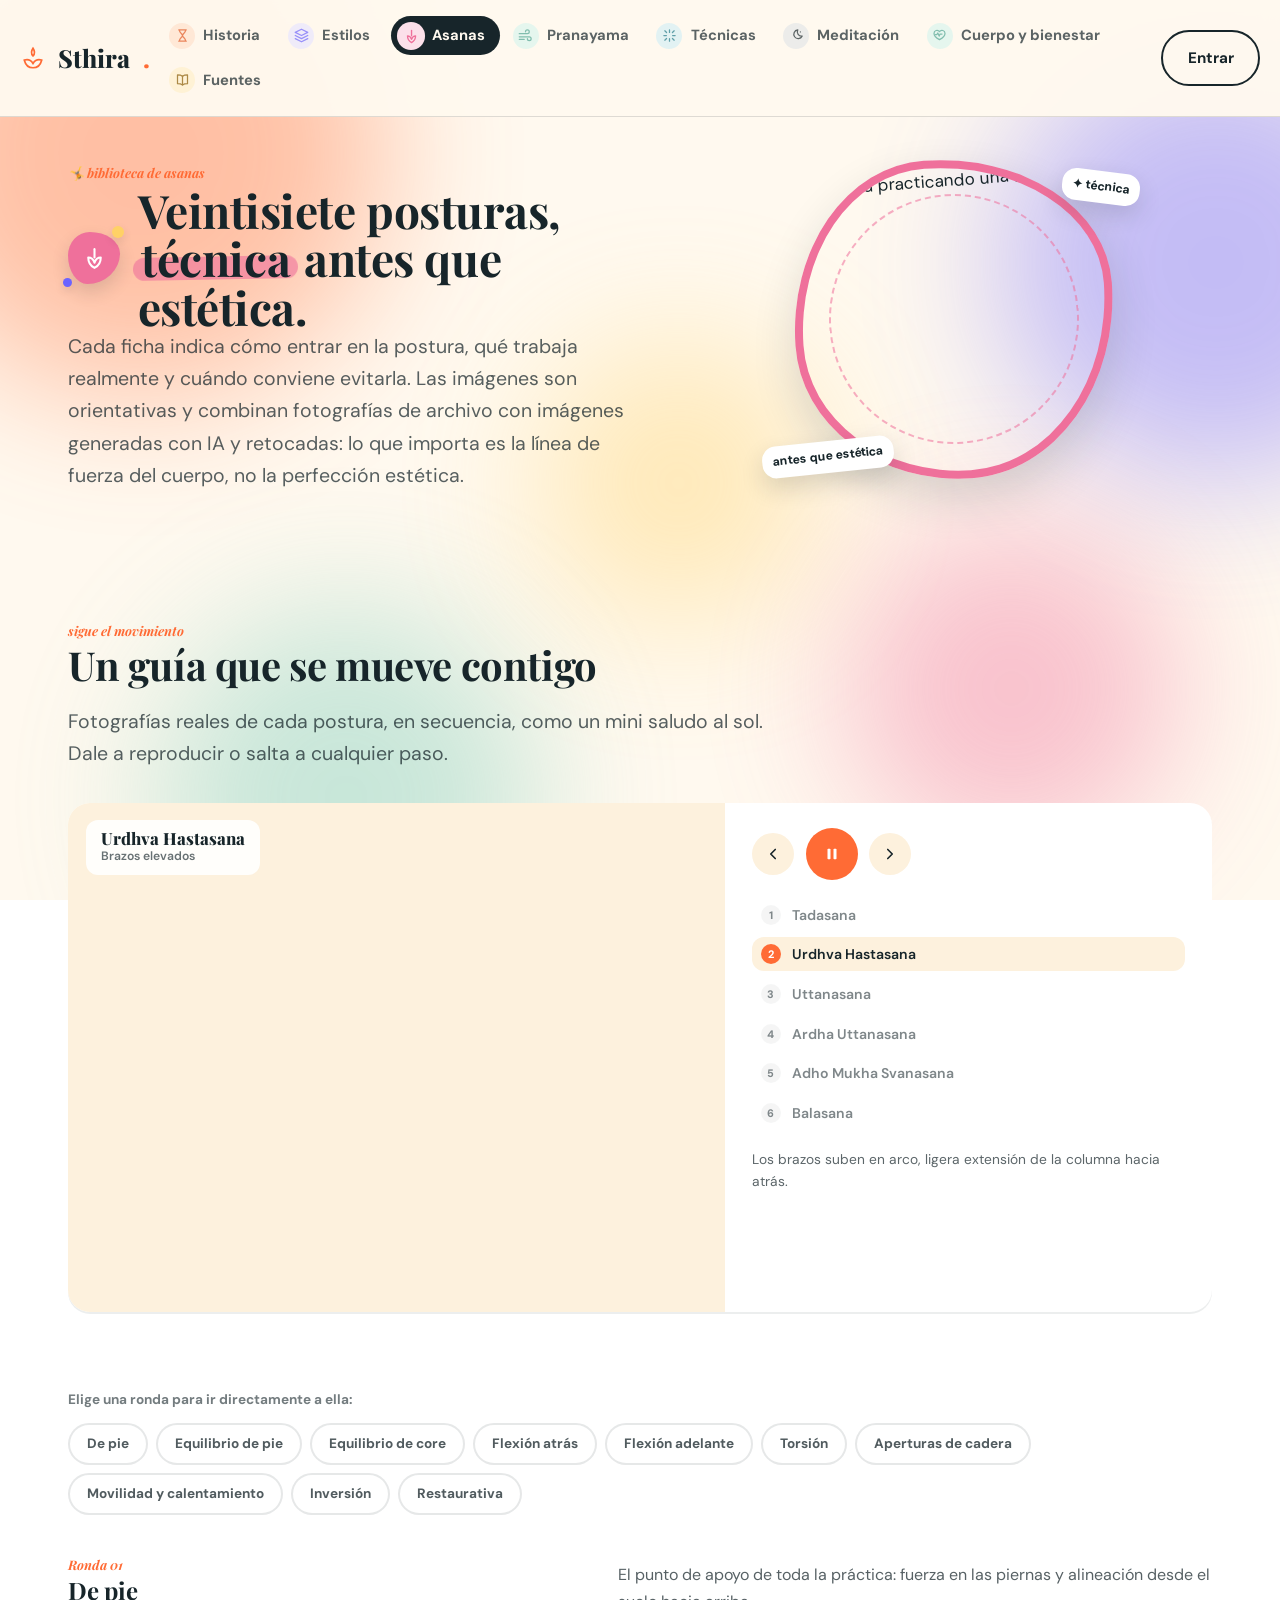
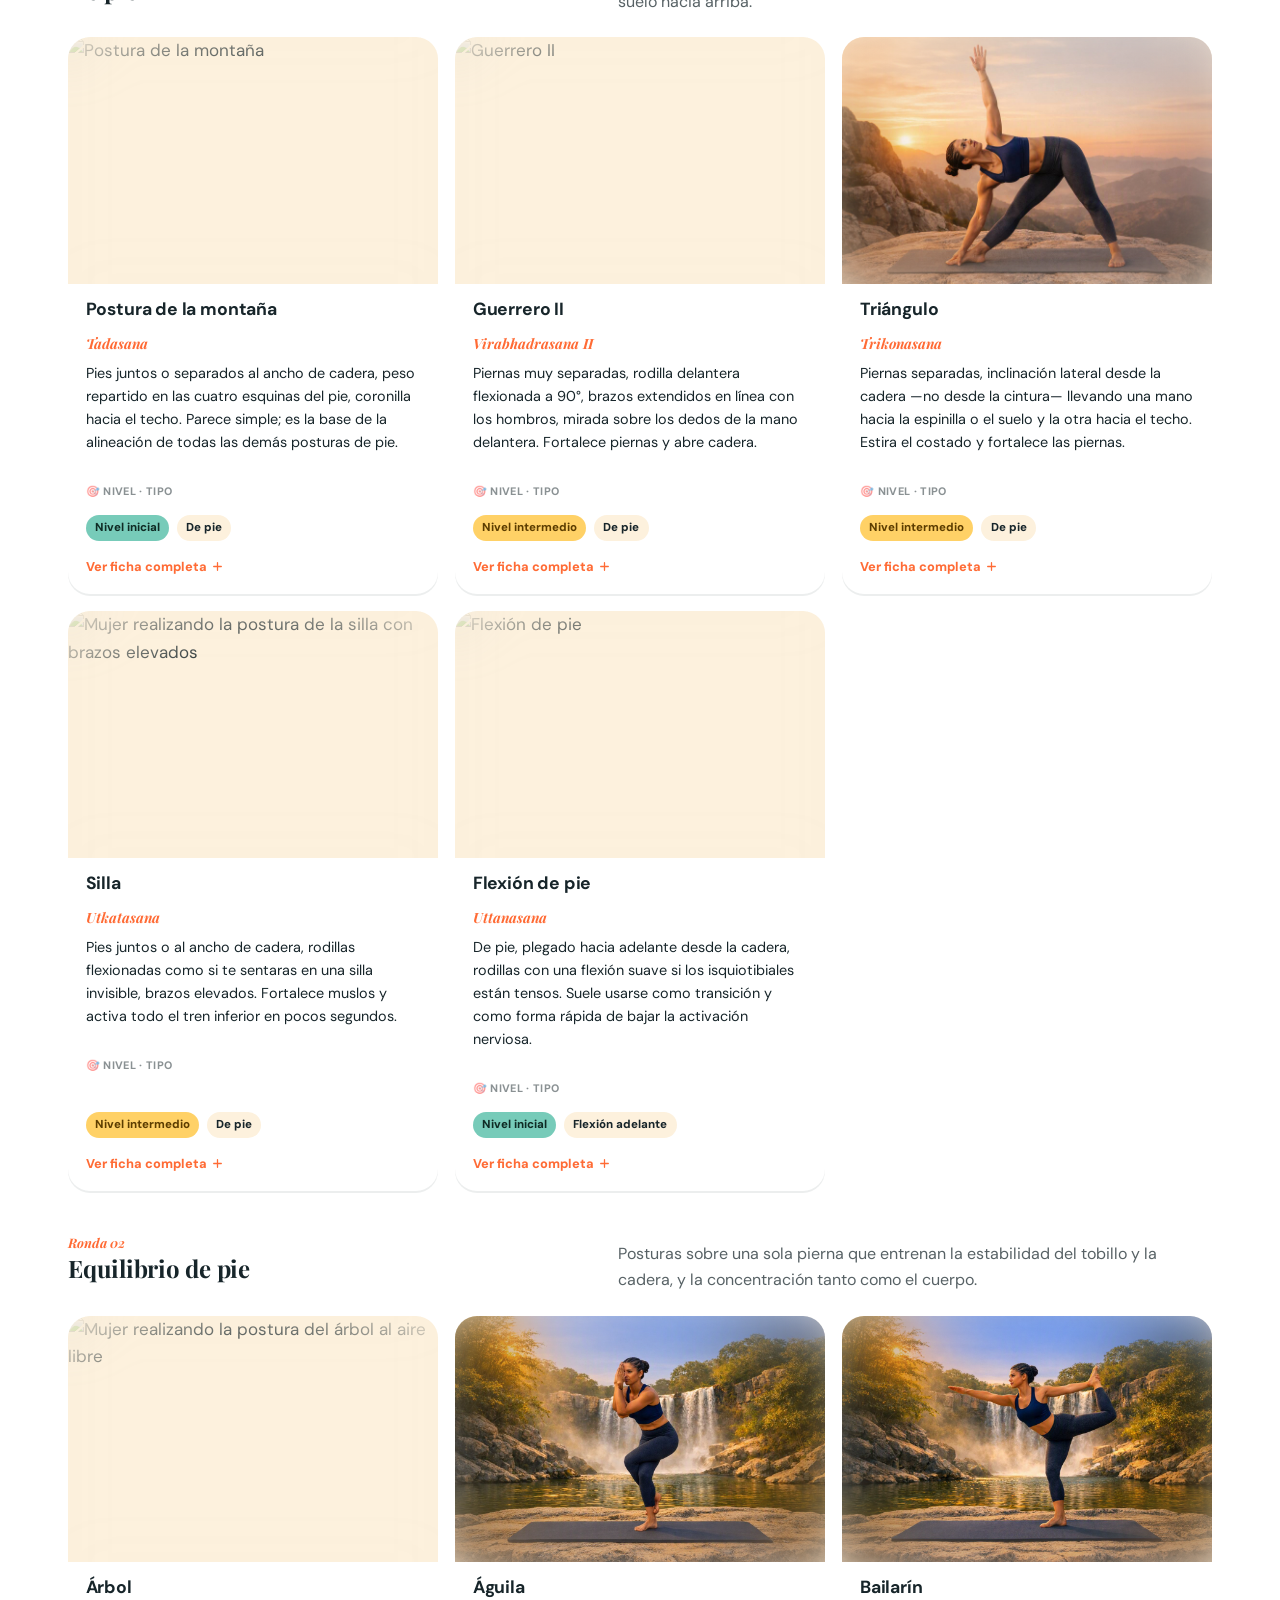
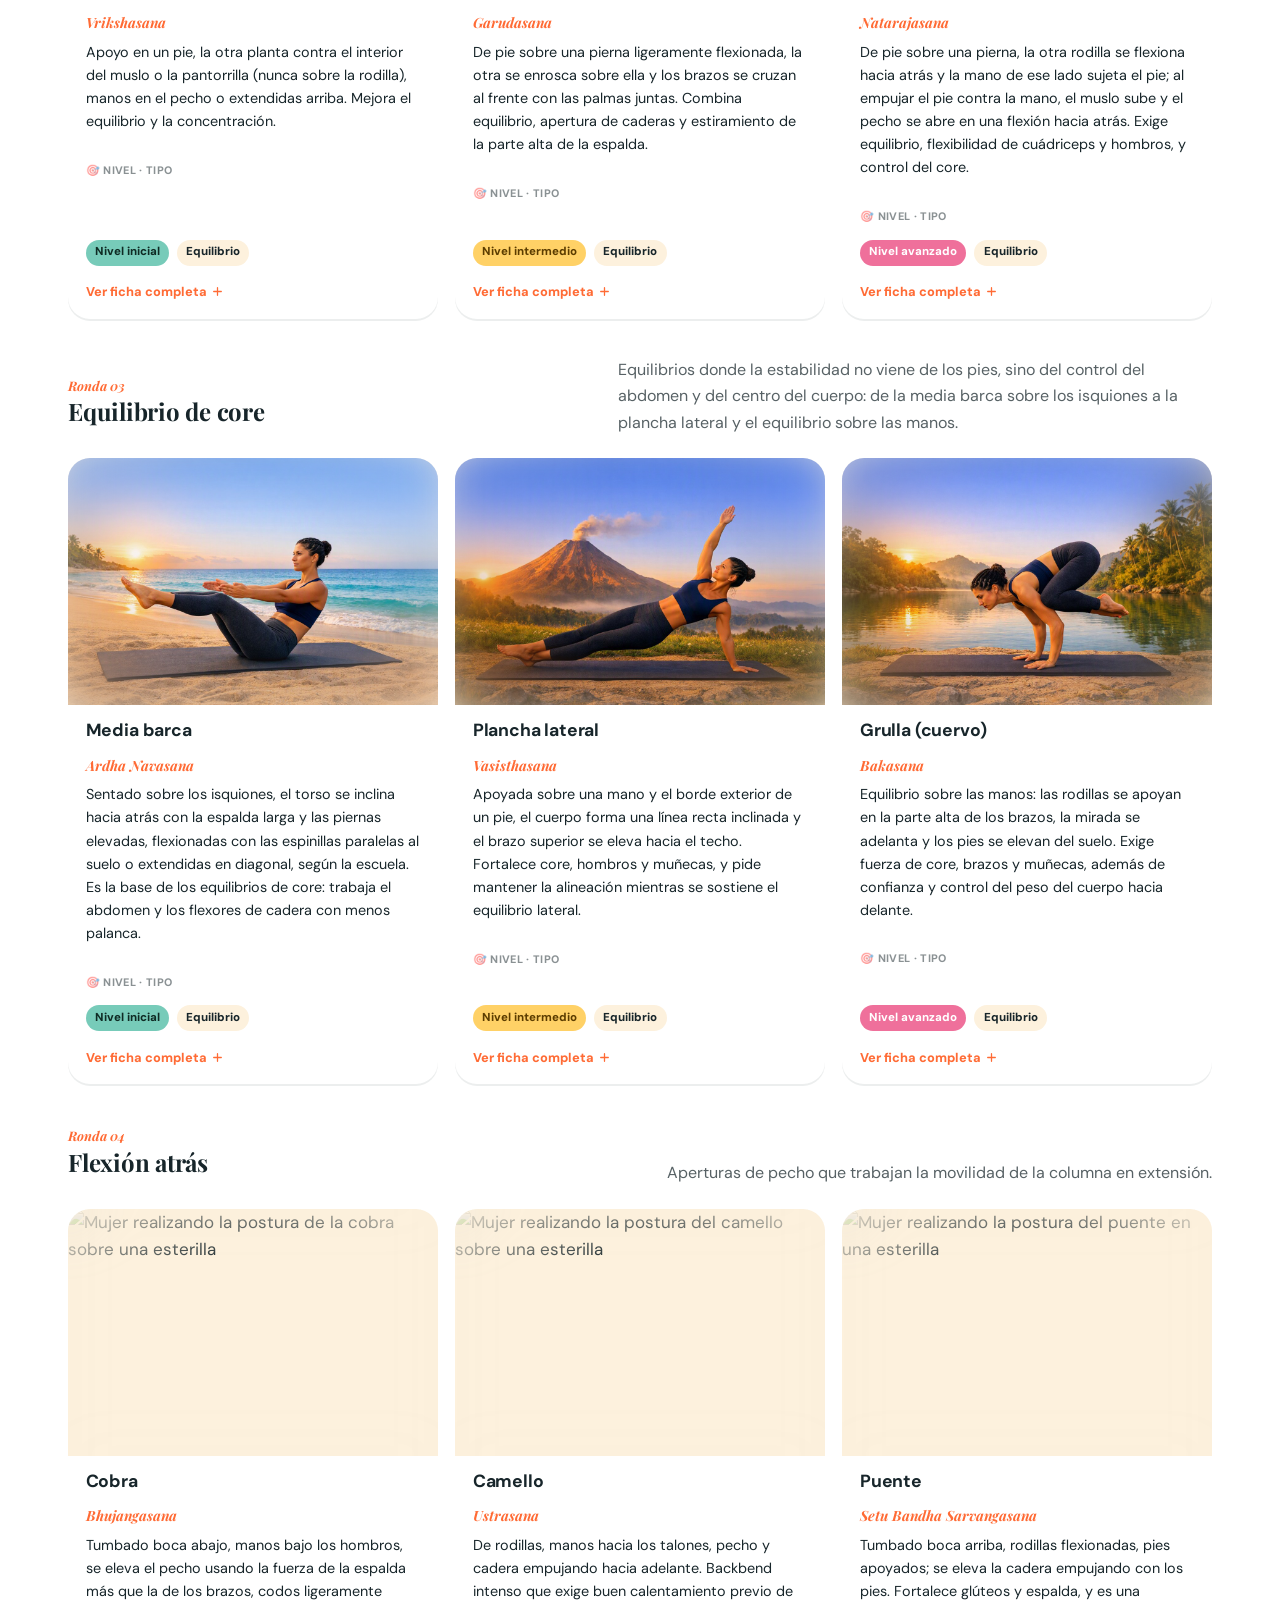
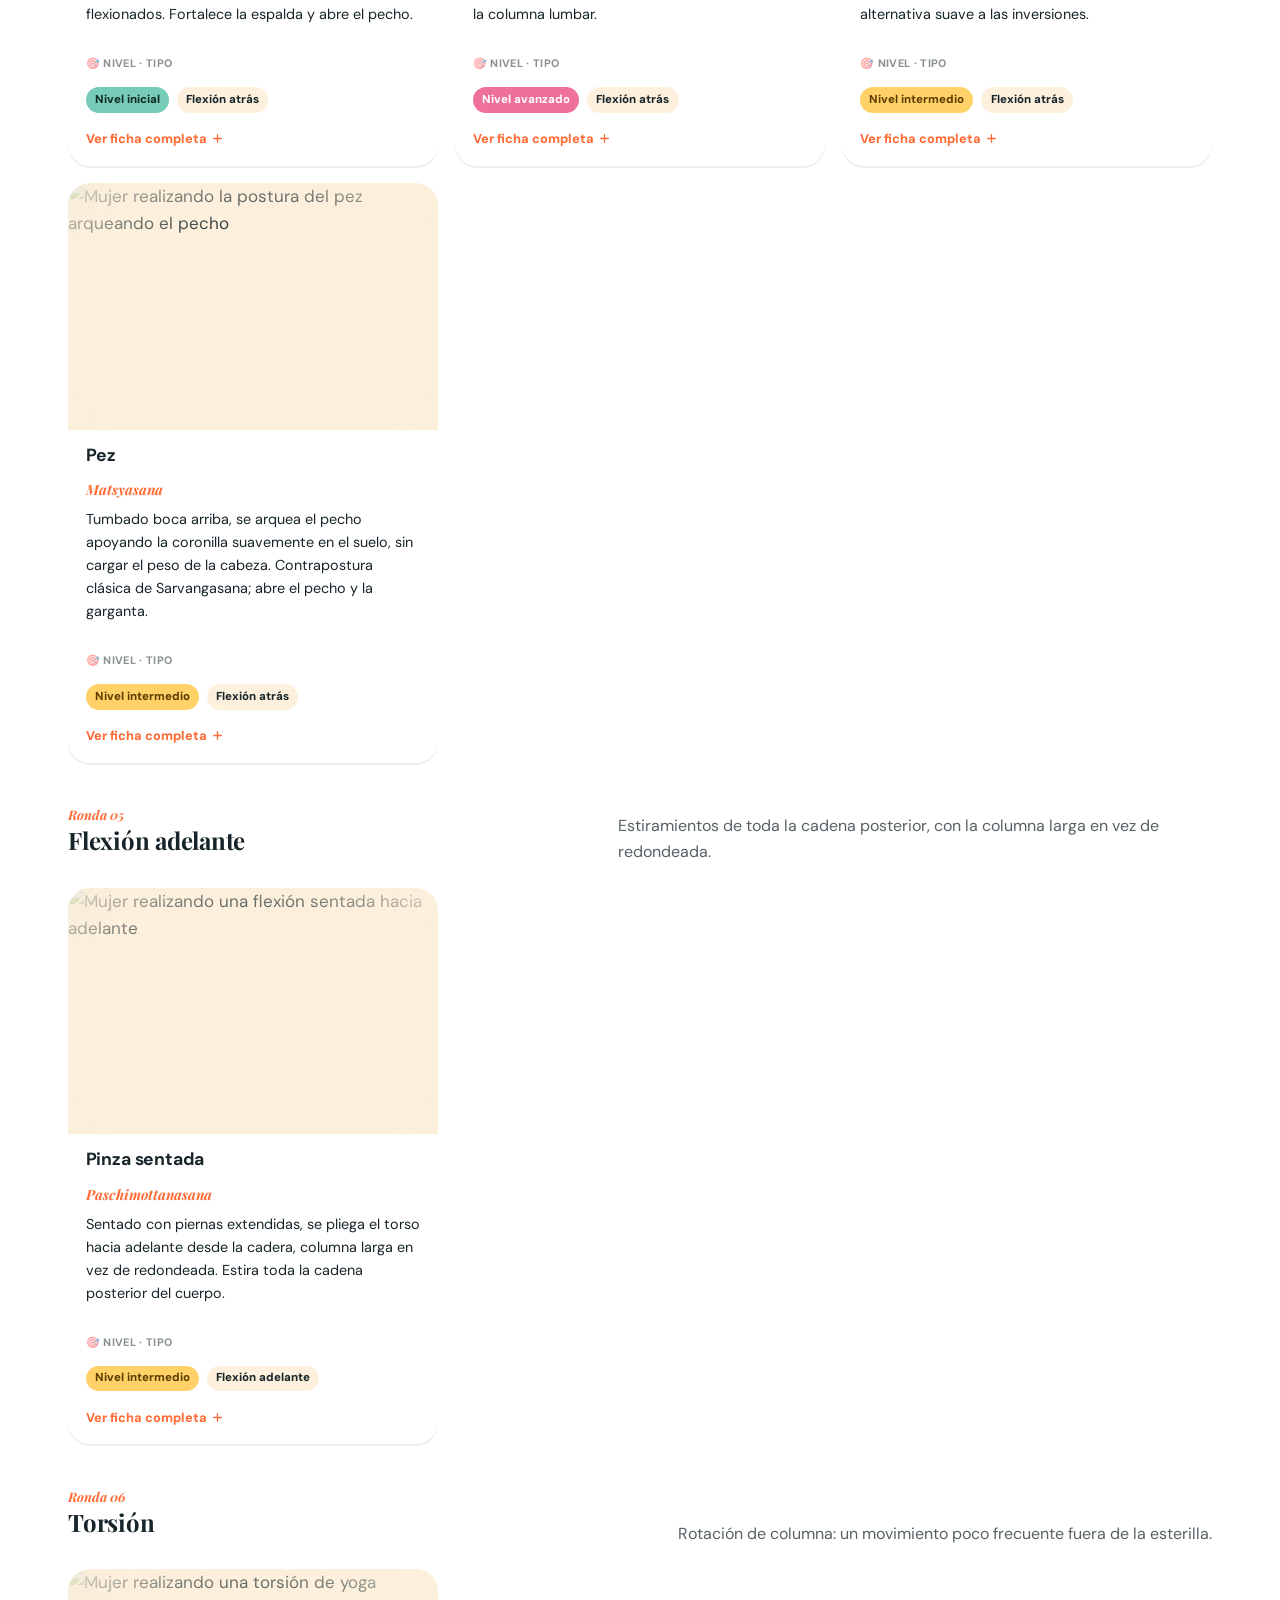
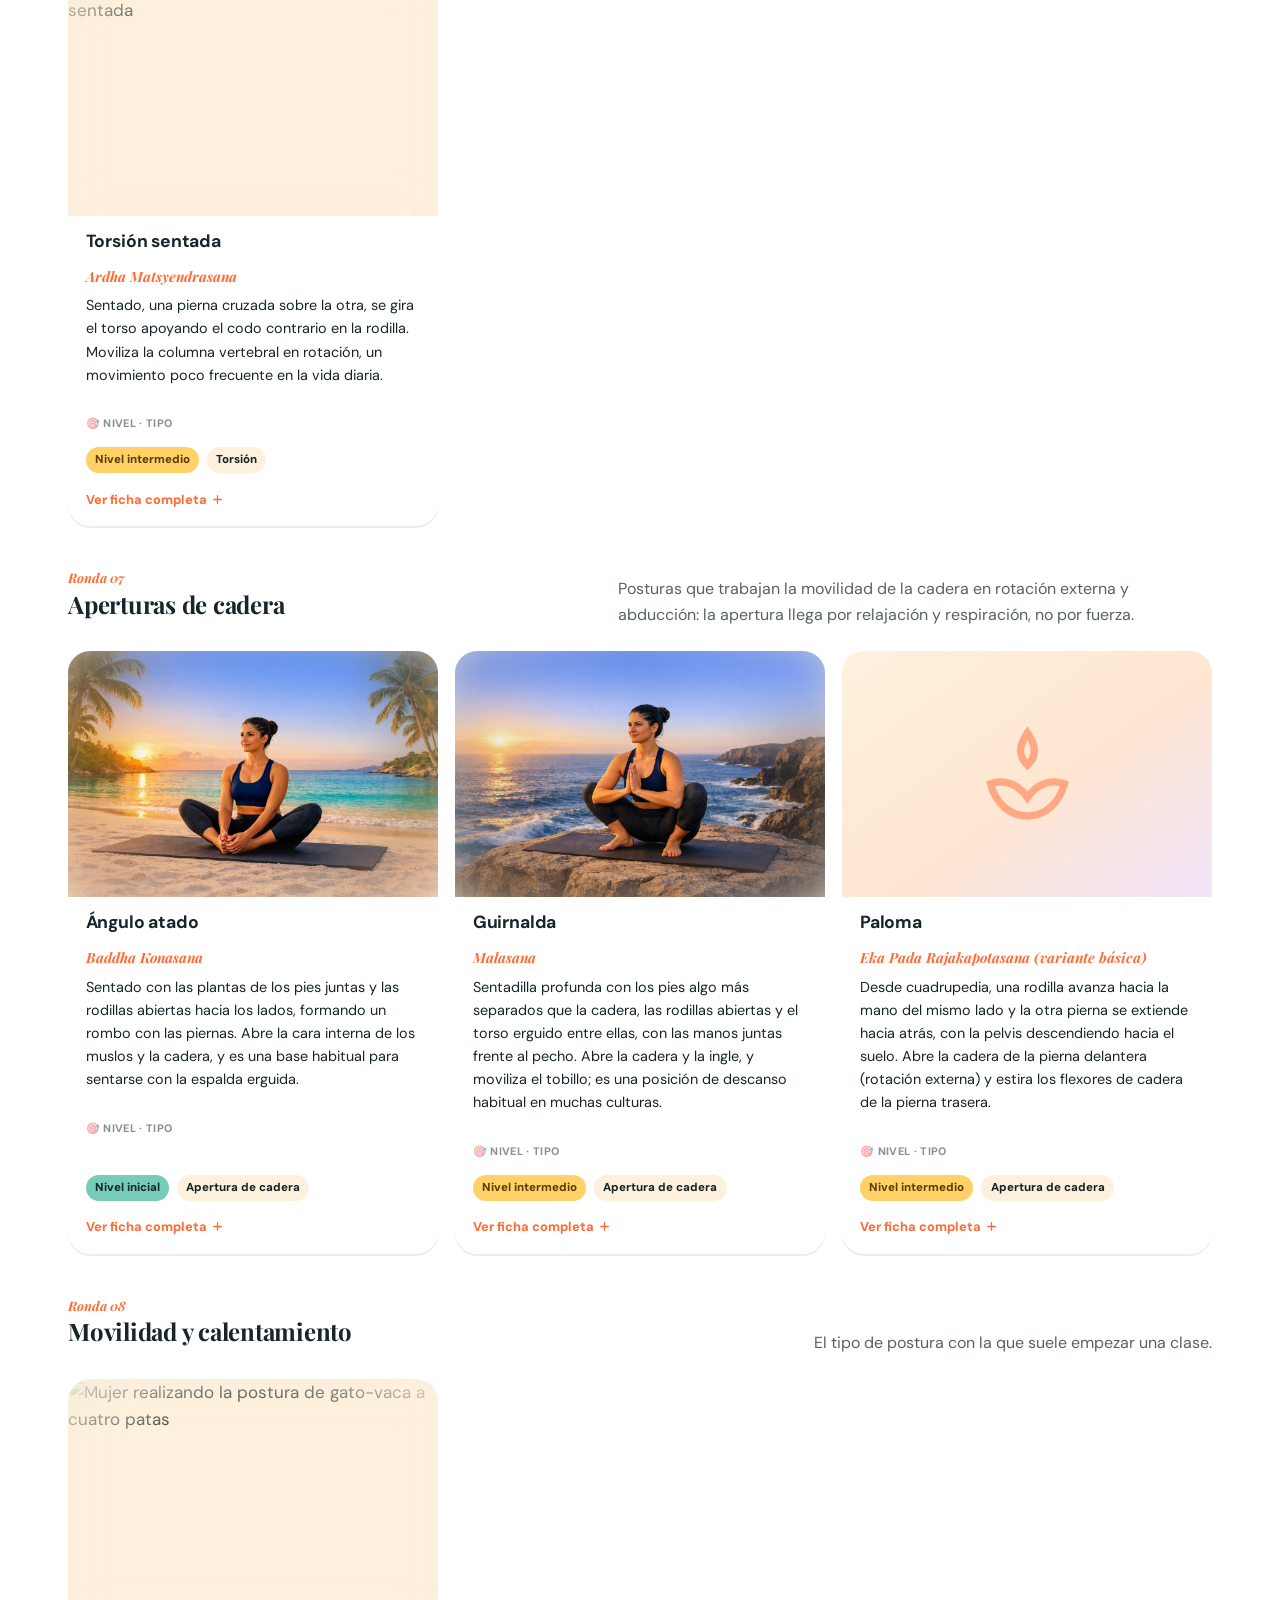
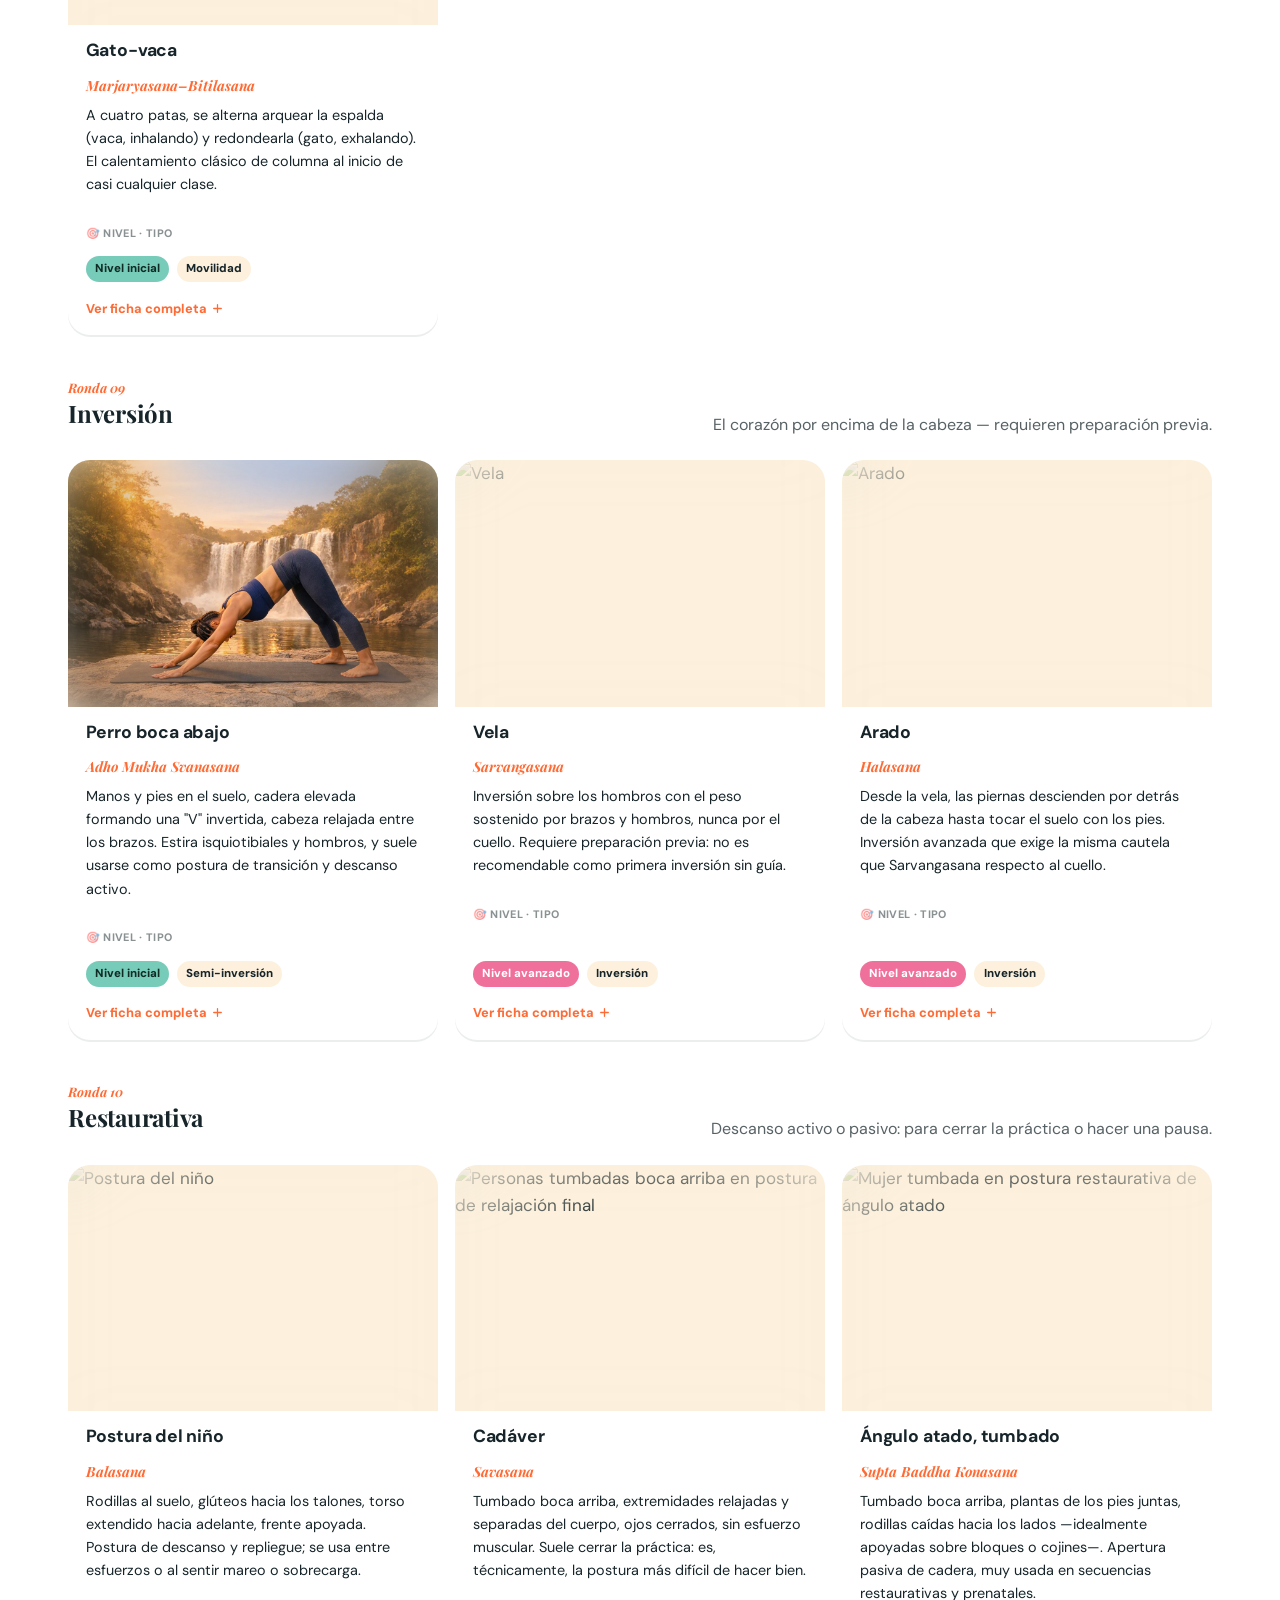
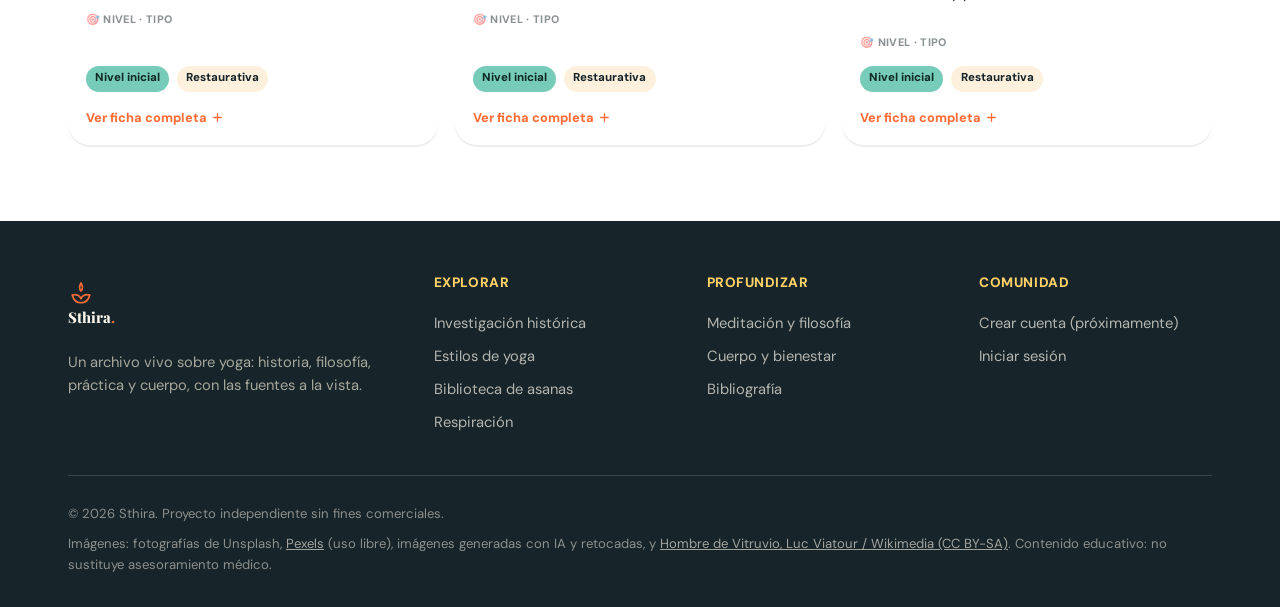
==== asanas.html @ 49890637 "Reorganiza la seccion de respiracion en cuatro familias de pranayama Calmantes, equilibrantes, refre" ====
﻿<!DOCTYPE html>
<html lang="es">
<head>
<meta charset="UTF-8">
<meta name="viewport" content="width=device-width, initial-scale=1.0">
<title>Biblioteca de asanas — Sthira</title>
<meta name="description" content="Catálogo filtrable de posturas de yoga: nombre sánscrito, familia, nivel, técnica y contraindicaciones.">
<meta name="robots" content="index, follow">
<link rel="canonical" href="https://www.insideout.es/asanas.html">
<meta property="og:type" content="website">
<meta property="og:site_name" content="Sthira">
<meta property="og:locale" content="es_ES">
<meta property="og:title" content="Biblioteca de asanas — Sthira">
<meta property="og:description" content="Catálogo filtrable de posturas de yoga: nombre sánscrito, familia, nivel, técnica y contraindicaciones.">
<meta property="og:url" content="https://www.insideout.es/asanas.html">
<meta property="og:image" content="https://images.unsplash.com/photo-1484452330304-377cdeb05340?auto=format&fit=crop&w=1200&h=630&q=80">
<meta name="twitter:card" content="summary_large_image">
<meta name="twitter:title" content="Biblioteca de asanas — Sthira">
<meta name="twitter:description" content="Catálogo filtrable de posturas de yoga: nombre sánscrito, familia, nivel, técnica y contraindicaciones.">
<meta name="twitter:image" content="https://images.unsplash.com/photo-1484452330304-377cdeb05340?auto=format&fit=crop&w=1200&h=630&q=80">
<link rel="stylesheet" href="css/styles.css?v=19">
</head>
<body>
<div class="mesh-bg" aria-hidden="true">
  <span class="m1"></span><span class="m2"></span><span class="m3"></span><span class="m4"></span><span class="m5"></span>
</div>

<header class="site-header">
  <nav class="container nav">
    <a href="index.html" class="logo">
      <svg class="mark" viewBox="0 0 24 24" fill="none" stroke="currentColor" stroke-width="1.6"><path d="M12 3c-2 3-2 5 0 7 2-2 2-4 0-7Z"/><path d="M4 14c3-1 6 0 8 3 2-3 5-4 8-3-1 4-4 7-8 7s-7-3-8-7Z"/></svg>
      Sthira<em>.</em>
    </a>
    <button class="nav-toggle" aria-label="Abrir menú" aria-expanded="false">
      <svg viewBox="0 0 24 24" fill="none" stroke="currentColor" stroke-width="1.8"><path d="M3 6h18M3 12h18M3 18h18"/></svg>
    </button>
    <ul class="nav-links">
      <li class="nav-home"><a href="index.html"><span class="nav-icon nic-orange"><svg viewBox="0 0 24 24" fill="none" stroke="currentColor" stroke-width="2" stroke-linecap="round" stroke-linejoin="round"><path d="M3 10.5 12 3l9 7.5"/><path d="M5 9.5V21h14V9.5"/><path d="M9 21v-6h6v6"/></svg></span>Inicio</a></li>
      <li><a href="historia.html"><span class="nav-icon nic-orange"><svg viewBox="0 0 24 24" fill="none" stroke="currentColor" stroke-width="2" stroke-linecap="round" stroke-linejoin="round"><path d="M6 3h12M6 21h12M7 3c0 5 5 6 5 9s-5 4-5 9M17 3c0 5-5 6-5 9s5 4 5 9"/></svg></span>Historia</a></li>
      <li><a href="estilos.html"><span class="nav-icon nic-purple"><svg viewBox="0 0 24 24" fill="none" stroke="currentColor" stroke-width="2" stroke-linecap="round" stroke-linejoin="round"><path d="M12 2 2 7l10 5 10-5-10-5Z"/><path d="M2 12l10 5 10-5"/><path d="M2 17l10 5 10-5"/></svg></span>Estilos</a></li>
      <li><a href="asanas.html" class="active"><span class="nav-icon nic-pink"><svg viewBox="0 0 24 24" fill="none" stroke="currentColor" stroke-width="2" stroke-linecap="round" stroke-linejoin="round"><path d="M12 21c-4-2-6-6-6-10 3 0 5 2 6 5 1-3 3-5 6-5 0 4-2 8-6 10Z"/><path d="M12 11V3"/></svg></span>Asanas</a></li>
      <li><a href="respiracion.html"><span class="nav-icon nic-mint"><svg viewBox="0 0 24 24" fill="none" stroke="currentColor" stroke-width="2" stroke-linecap="round" stroke-linejoin="round"><path d="M2 9h13a3 3 0 1 0-3-3"/><path d="M2 14h16a3 3 0 1 1-3 3"/><path d="M2 18h8"/></svg></span>Pranayama</a></li>
      <li><a href="tecnicas.html"><span class="nav-icon nic-teal"><svg viewBox="0 0 24 24" fill="none" stroke="currentColor" stroke-width="2" stroke-linecap="round" stroke-linejoin="round"><path d="M12 3v4M12 17v4M4.5 4.5l2.8 2.8M16.7 16.7l2.8 2.8M3 12h4M17 12h4M4.5 19.5l2.8-2.8M16.7 7.3l2.8-2.8"/></svg></span>Técnicas</a></li>
      <li><a href="meditacion.html"><span class="nav-icon nic-ink"><svg viewBox="0 0 24 24" fill="none" stroke="currentColor" stroke-width="2" stroke-linecap="round" stroke-linejoin="round"><path d="M14 3a7 7 0 1 0 7 10 7 7 0 0 1-7-10Z"/><circle cx="18.2" cy="6.3" r="1" fill="currentColor" stroke="none"/></svg></span>Meditación</a></li>
      <li><a href="bienestar.html"><span class="nav-icon nic-mint"><svg viewBox="0 0 24 24" fill="none" stroke="currentColor" stroke-width="2" stroke-linecap="round" stroke-linejoin="round"><path d="M20.8 8.6c0 5-8.8 10-8.8 10s-8.8-5-8.8-10a4.8 4.8 0 0 1 8.8-2.7 4.8 4.8 0 0 1 8.8 2.7Z"/><path d="M5.5 10.5h2.3l1.5-2.6L11.5 13l1.4-3.3h3.1"/></svg></span>Cuerpo y bienestar</a></li>
      <li><a href="bibliografia.html"><span class="nav-icon nic-yellow"><svg viewBox="0 0 24 24" fill="none" stroke="currentColor" stroke-width="2" stroke-linecap="round" stroke-linejoin="round"><path d="M12 5C10 3.5 7 3 4 3v14c3 0 6 .5 8 2 2-1.5 5-2 8-2V3c-3 0-6 .5-8 2Z"/><path d="M12 5v14"/></svg></span>Fuentes</a></li>
    </ul>
    <div class="nav-actions">
      <a href="cuenta.html" class="btn btn-ghost">Entrar</a>
    </div>
  </nav>
</header>

<main>
  <section class="page-hero">
    <div class="container hero-grid">
      <div>
      <span class="num">🤸 biblioteca de asanas</span>
      <div class="title-row">
        <div class="title-badge-wrap">
          <div class="title-badge badge-pink">
          <svg viewBox="0 0 24 24" fill="none" stroke="currentColor" stroke-width="2" stroke-linecap="round" stroke-linejoin="round"><path d="M12 21c-4-2-6-6-6-10 3 0 5 2 6 5 1-3 3-5 6-5 0 4-2 8-6 10Z"/><path d="M12 11V3"/></svg>
        </div>
          <span class="sticker-dot" style="width:12px;height:12px; background:var(--yellow); top:-6px; right:-4px;"></span>
          <span class="sticker-dot" style="width:9px;height:9px; background:var(--purple); bottom:-3px; left:-5px; animation-delay:-1.4s;"></span>
        </div>
        <h1>Veintisiete posturas, <span class="marker" style="--mk:var(--pink)">técnica</span> antes que estética.</h1>
      </div>
      <p class="lede">Cada ficha indica cómo entrar en la postura, qué trabaja realmente y cuándo conviene evitarla. Las imágenes son orientativas y combinan fotografías de archivo con imágenes generadas con IA y retocadas: lo que importa es la línea de fuerza del cuerpo, no la perfección estética.</p>
      </div>
      <div class="blob-wrap">
        <div class="blob-card blob-pink">
        <img src="https://images.unsplash.com/photo-1518611012118-696072aa579a?auto=format&fit=crop&w=800&q=80" alt="Persona practicando una asana" loading="lazy">
        <div class="blob-ring"></div>
        </div>
        <div class="blob-sticker s1">✦ técnica</div>
        <div class="blob-sticker s2">antes que estética</div>
      </div>
    </div>
  </section>


  <!-- PRACTICADOR 3D -->
  <section style="padding-bottom:0;">
    <div class="container">
      <span class="num">sigue el movimiento</span>
      <h2>Un guía que se mueve contigo</h2>
      <p class="lede" style="margin-bottom:2rem;">Fotografías reales de cada postura, en secuencia, como un mini saludo al sol. Dale a reproducir o salta a cualquier paso.</p>

      <div class="pose3d-widget">
        <div class="pose3d-canvas-wrap">
          <img id="pose-photo-bg" class="pose3d-bg" alt="" aria-hidden="true" loading="lazy">
          <img id="pose-photo" alt="" loading="lazy">
          <div class="pose3d-caption">
            <span class="pose3d-name">Tadasana</span>
            <span class="pose3d-sanskrit-en">Postura de la montaña</span>
          </div>
          <div class="pose3d-fallback">No se ha podido cargar la foto, pero puedes seguir la secuencia con los pasos de la derecha.</div>
        </div>
        <div class="pose3d-controls">
          <div class="pose3d-transport">
            <button class="pose3d-btn pose3d-prev" aria-label="Postura anterior">
              <svg viewBox="0 0 24 24" fill="none" stroke="currentColor" stroke-width="2.2" stroke-linecap="round" stroke-linejoin="round"><path d="M15 6l-6 6 6 6"/></svg>
            </button>
            <button class="pose3d-btn pose3d-play" aria-label="Reproducir la secuencia"></button>
            <button class="pose3d-btn pose3d-next" aria-label="Postura siguiente">
              <svg viewBox="0 0 24 24" fill="none" stroke="currentColor" stroke-width="2.2" stroke-linecap="round" stroke-linejoin="round"><path d="M9 6l6 6-6 6"/></svg>
            </button>
          </div>
          <div class="pose3d-steps">
            <button class="pose3d-step active"><span class="dot">1</span>Tadasana</button>
            <button class="pose3d-step"><span class="dot">2</span>Urdhva Hastasana</button>
            <button class="pose3d-step"><span class="dot">3</span>Uttanasana</button>
            <button class="pose3d-step"><span class="dot">4</span>Ardha Uttanasana</button>
            <button class="pose3d-step"><span class="dot">5</span>Adho Mukha Svanasana</button>
            <button class="pose3d-step"><span class="dot">6</span>Balasana</button>
          </div>
          <p class="pose3d-desc">De pie, pies firmes, coronilla hacia el techo: el punto de partida y de llegada.</p>
        </div>
      </div>
    </div>
  </section>

  <section>
    <div class="container">
      <p style="font-size:.85rem; font-weight:700; color:var(--ink); opacity:.6; margin-bottom:.8rem;">Elige una ronda para ir directamente a ella:</p>
      <div class="filterbar">
        <a href="#cat-pie" class="filter-btn">De pie</a>
        <a href="#cat-equilibrio-pie" class="filter-btn">Equilibrio de pie</a>
        <a href="#cat-equilibrio-core" class="filter-btn">Equilibrio de core</a>
        <a href="#cat-atras" class="filter-btn">Flexión atrás</a>
        <a href="#cat-adelante" class="filter-btn">Flexión adelante</a>
        <a href="#cat-torsion" class="filter-btn">Torsión</a>
        <a href="#cat-aperturas-cadera" class="filter-btn">Aperturas de cadera</a>
        <a href="#cat-movilidad" class="filter-btn">Movilidad y calentamiento</a>
        <a href="#cat-inversion" class="filter-btn">Inversión</a>
        <a href="#cat-restaurativa" class="filter-btn">Restaurativa</a>
      </div>

      <div class="pose-category" id="cat-pie">
        <div class="section-head" style="margin-bottom:1.4rem;">
          <div>
            <span class="num">Ronda 01</span>
            <h3 class="mt-0">De pie</h3>
          </div>
          <p class="lede" style="margin:0; font-size:1rem;">El punto de apoyo de toda la práctica: fuerza en las piernas y alineación desde el suelo hacia arriba.</p>
        </div>
        <div class="grid grid-3">

<div class="pose-card" data-tags="pie">
          <div class="pose-figure pose-photo"><img class="pose-bg" src="https://images.unsplash.com/photo-1484452330304-377cdeb05340?auto=format&fit=crop&w=600&q=80" alt="" aria-hidden="true" loading="lazy"><img class="pose-fg" src="https://images.unsplash.com/photo-1484452330304-377cdeb05340?auto=format&fit=crop&w=600&q=80" alt="Postura de la montaña" loading="lazy"></div>
          <div class="pose-body">
            <h4>Postura de la montaña</h4>
            <span class="pose-sanskrit">Tadasana</span>
            <p>Pies juntos o separados al ancho de cadera, peso repartido en las cuatro esquinas del pie, coronilla hacia el techo. Parece simple; es la base de la alineación de todas las demás posturas de pie.</p>
            <span class="meta-label">🎯 Nivel · Tipo</span>
            <div class="pose-meta">
              <span class="chip level-1">Nivel inicial</span>
              <span class="chip">De pie</span>
            </div>
          <button class="pose-more" aria-expanded="false"><span class="pose-more-label">Ver ficha completa</span><svg viewBox="0 0 24 24" fill="none" stroke="currentColor" stroke-width="2.4" stroke-linecap="round"><path d="M12 5v14M5 12h14"/></svg></button>
          <dl class="pose-detail">
            <dt>🔤 Pronunciación</dt>
            <dd>tah-DAH-sah-nah</dd>
            <dt>🌱 Beneficios / objetivos</dt>
            <dd>Mejora la postura, activa la conciencia corporal y sienta las bases de alineación del resto de posturas de pie.</dd>
            <dt>⚠️ Precauciones</dt>
            <dd>Ninguna especial; evita bloquear las rodillas hacia atrás.</dd>
            <dt>🧭 Cómo realizarla</dt>
            <dd>Pies juntos o separados al ancho de cadera, peso repartido en las cuatro esquinas del pie, coronilla hacia el techo, hombros relajados.</dd>
            <dt>💪 Músculos / zonas implicadas</dt>
            <dd>Cuádriceps, core, y músculos estabilizadores del pie y el tobillo.</dd>
            <dt>🫁 Respiración</dt>
            <dd>Natural y constante, sin retenciones.</dd>
            <dt>❌ Errores frecuentes</dt>
            <dd>Arquear la zona lumbar, tensar los hombros hacia las orejas, apoyar el peso solo en los talones.</dd>
            <dt>🔄 Variaciones</dt>
            <dd>Con los pies separados (base amplia); con los brazos elevados (Urdhva Hastasana).</dd>
            <dt>🩺 Contraindicaciones / cuándo consultar</dt>
            <dd>Ninguna relevante. Con mareo o tensión baja, practicar apoyado en una pared.</dd>
                      <dt>📚 Referencias</dt>
            <dd>Fuentes académicas e históricas generales en <a href="bibliografia.html">la sección Fuentes</a>.</dd>
          </dl>
          </div>
        </div>

<div class="pose-card" data-tags="pie">
          <div class="pose-figure pose-photo"><img class="pose-bg" src="https://images.unsplash.com/photo-1758274526447-ea3e051b3dee?auto=format&fit=crop&w=600&q=80" alt="" aria-hidden="true" loading="lazy"><img class="pose-fg" src="https://images.unsplash.com/photo-1758274526447-ea3e051b3dee?auto=format&fit=crop&w=600&q=80" alt="Guerrero II" loading="lazy"></div>
          <div class="pose-body">
            <h4>Guerrero II</h4>
            <span class="pose-sanskrit">Virabhadrasana II</span>
            <p>Piernas muy separadas, rodilla delantera flexionada a 90°, brazos extendidos en línea con los hombros, mirada sobre los dedos de la mano delantera. Fortalece piernas y abre cadera.</p>
            <span class="meta-label">🎯 Nivel · Tipo</span>
            <div class="pose-meta">
              <span class="chip level-2">Nivel intermedio</span>
              <span class="chip">De pie</span>
            </div>
          <button class="pose-more" aria-expanded="false"><span class="pose-more-label">Ver ficha completa</span><svg viewBox="0 0 24 24" fill="none" stroke="currentColor" stroke-width="2.4" stroke-linecap="round"><path d="M12 5v14M5 12h14"/></svg></button>
          <dl class="pose-detail">
            <dt>🔤 Pronunciación</dt>
            <dd>vee-rah-bah-DRAH-sah-nah</dd>
            <dt>🌱 Beneficios / objetivos</dt>
            <dd>Fortalece piernas y core, abre la cadera y mejora la resistencia muscular.</dd>
            <dt>⚠️ Precauciones</dt>
            <dd>La rodilla delantera no debe sobrepasar la línea del tobillo.</dd>
            <dt>🧭 Cómo realizarla</dt>
            <dd>Piernas muy separadas, pie delantero al frente y trasero casi paralelo al borde corto de la esterilla; flexiona la rodilla delantera a 90° y extiende los brazos a la altura del hombro.</dd>
            <dt>💪 Músculos / zonas implicadas</dt>
            <dd>Cuádriceps y glúteo de la pierna delantera, aductores, hombros y core.</dd>
            <dt>🫁 Respiración</dt>
            <dd>Constante; exhala al profundizar la flexión de la rodilla delantera.</dd>
            <dt>❌ Errores frecuentes</dt>
            <dd>Dejar caer el torso hacia adelante, que la rodilla delantera colapse hacia dentro, mirar hacia la rodilla en vez de hacia la mano.</dd>
            <dt>🔄 Variaciones</dt>
            <dd>Con la espalda apoyada en la pared; con el brazo trasero apoyado en un bloque sobre la pierna.</dd>
            <dt>🩺 Contraindicaciones / cuándo consultar</dt>
            <dd>Molestias importantes de rodilla o cadera; presión arterial no controlada si se mantiene mucho tiempo.</dd>
                      <dt>📚 Referencias</dt>
            <dd>Fuentes académicas e históricas generales en <a href="bibliografia.html">la sección Fuentes</a>.</dd>
          </dl>
          </div>
        </div>

<div class="pose-card" data-tags="pie torsion">
          <div class="pose-figure pose-photo"><img class="pose-bg" src="images/Trikonasana.jpg" alt="" aria-hidden="true" loading="lazy"><img class="pose-fg" src="images/Trikonasana.jpg" alt="Mujer en postura del triángulo sobre una roca al atardecer, con un brazo extendido hacia el techo" loading="lazy"></div>
          <div class="pose-body">
            <h4>Triángulo</h4>
            <span class="pose-sanskrit">Trikonasana</span>
            <p>Piernas separadas, inclinación lateral desde la cadera —no desde la cintura— llevando una mano hacia la espinilla o el suelo y la otra hacia el techo. Estira el costado y fortalece las piernas.</p>
            <span class="meta-label">🎯 Nivel · Tipo</span>
            <div class="pose-meta">
              <span class="chip level-2">Nivel intermedio</span>
              <span class="chip">De pie</span>
            </div>
          <button class="pose-more" aria-expanded="false"><span class="pose-more-label">Ver ficha completa</span><svg viewBox="0 0 24 24" fill="none" stroke="currentColor" stroke-width="2.4" stroke-linecap="round"><path d="M12 5v14M5 12h14"/></svg></button>
          <dl class="pose-detail">
            <dt>🔤 Pronunciación</dt>
            <dd>tree-koh-NAH-sah-nah</dd>
            <dt>🌱 Beneficios / objetivos</dt>
            <dd>Estira el costado y los isquiotibiales, fortalece las piernas y mejora la movilidad de cadera y columna.</dd>
            <dt>⚠️ Precauciones</dt>
            <dd>No bloquear la rodilla delantera; evitar rotar el cuello si hay molestias cervicales.</dd>
            <dt>🧭 Cómo realizarla</dt>
            <dd>Piernas separadas, pie delantero al frente; inclina el torso lateralmente desde la cadera (no desde la cintura) llevando una mano hacia la espinilla o el suelo y la otra hacia el techo.</dd>
            <dt>💪 Músculos / zonas implicadas</dt>
            <dd>Isquiotibiales, oblicuos y músculos intercostales del costado que se estira.</dd>
            <dt>🫁 Respiración</dt>
            <dd>Inhala al alargar la columna, exhala al inclinar el torso.</dd>
            <dt>❌ Errores frecuentes</dt>
            <dd>Doblar por la cintura en vez de inclinar desde la cadera, dejar caer el peso hacia adelante, forzar la mano hasta el suelo sin flexibilidad suficiente.</dd>
            <dt>🔄 Variaciones</dt>
            <dd>Con la mano apoyada en un bloque; con la mirada al frente en vez de hacia arriba si hay molestias cervicales.</dd>
            <dt>🩺 Contraindicaciones / cuándo consultar</dt>
            <dd>Presión arterial alta o baja no controlada, dolor lumbar agudo, mareos.</dd>
                      <dt>📚 Referencias</dt>
            <dd>Fuentes académicas e históricas generales en <a href="bibliografia.html">la sección Fuentes</a>.</dd>
          </dl>
          </div>
        </div>

<div class="pose-card" data-tags="pie">
          <div class="pose-figure pose-photo"><img class="pose-bg" src="https://images.pexels.com/photos/4083052/pexels-photo-4083052.jpeg?auto=compress&cs=tinysrgb&w=600" alt="" aria-hidden="true" loading="lazy"><img class="pose-fg" src="https://images.pexels.com/photos/4083052/pexels-photo-4083052.jpeg?auto=compress&cs=tinysrgb&w=600" alt="Mujer realizando la postura de la silla con brazos elevados" loading="lazy"></div>
          <div class="pose-body">
            <h4>Silla</h4>
            <span class="pose-sanskrit">Utkatasana</span>
            <p>Pies juntos o al ancho de cadera, rodillas flexionadas como si te sentaras en una silla invisible, brazos elevados. Fortalece muslos y activa todo el tren inferior en pocos segundos.</p>
            <span class="meta-label">🎯 Nivel · Tipo</span>
            <div class="pose-meta">
              <span class="chip level-2">Nivel intermedio</span>
              <span class="chip">De pie</span>
            </div>
          <button class="pose-more" aria-expanded="false"><span class="pose-more-label">Ver ficha completa</span><svg viewBox="0 0 24 24" fill="none" stroke="currentColor" stroke-width="2.4" stroke-linecap="round"><path d="M12 5v14M5 12h14"/></svg></button>
          <dl class="pose-detail">
            <dt>🔤 Pronunciación</dt>
            <dd>oot-kah-TAH-sah-nah</dd>
            <dt>🌱 Beneficios / objetivos</dt>
            <dd>Fortalece muslos, glúteos y core; activa todo el tren inferior con rapidez.</dd>
            <dt>⚠️ Precauciones</dt>
            <dd>Evita que las rodillas sobrepasen mucho la punta de los pies.</dd>
            <dt>🧭 Cómo realizarla</dt>
            <dd>Pies juntos o al ancho de cadera, flexiona las rodillas como si te sentaras en una silla invisible, peso hacia los talones, brazos elevados.</dd>
            <dt>💪 Músculos / zonas implicadas</dt>
            <dd>Cuádriceps, glúteos, deltoides y core.</dd>
            <dt>🫁 Respiración</dt>
            <dd>Inhala al elevar los brazos; respiración firme durante la retención.</dd>
            <dt>❌ Errores frecuentes</dt>
            <dd>Inclinar demasiado el torso hacia adelante, cargar el peso en las puntas de los pies, arquear la zona lumbar.</dd>
            <dt>🔄 Variaciones</dt>
            <dd>Con los talones apoyados en la pared para guiar el peso hacia atrás; con las manos en el corazón en vez de elevadas.</dd>
            <dt>🩺 Contraindicaciones / cuándo consultar</dt>
            <dd>Lesión de rodilla activa, dolor lumbar agudo.</dd>
                      <dt>📚 Referencias</dt>
            <dd>Fuentes académicas e históricas generales en <a href="bibliografia.html">la sección Fuentes</a>.</dd>
          </dl>
          </div>
        </div>

<div class="pose-card" data-tags="pie adelante">
          <div class="pose-figure pose-photo"><img class="pose-bg" src="https://images.unsplash.com/photo-1607914660217-754fdd90041d?auto=format&fit=crop&w=600&q=80" alt="" aria-hidden="true" loading="lazy"><img class="pose-fg" src="https://images.unsplash.com/photo-1607914660217-754fdd90041d?auto=format&fit=crop&w=600&q=80" alt="Flexión de pie" loading="lazy"></div>
          <div class="pose-body">
            <h4>Flexión de pie</h4>
            <span class="pose-sanskrit">Uttanasana</span>
            <p>De pie, plegado hacia adelante desde la cadera, rodillas con una flexión suave si los isquiotibiales están tensos. Suele usarse como transición y como forma rápida de bajar la activación nerviosa.</p>
            <span class="meta-label">🎯 Nivel · Tipo</span>
            <div class="pose-meta">
              <span class="chip level-1">Nivel inicial</span>
              <span class="chip">Flexión adelante</span>
            </div>
          <button class="pose-more" aria-expanded="false"><span class="pose-more-label">Ver ficha completa</span><svg viewBox="0 0 24 24" fill="none" stroke="currentColor" stroke-width="2.4" stroke-linecap="round"><path d="M12 5v14M5 12h14"/></svg></button>
          <dl class="pose-detail">
            <dt>🔤 Pronunciación</dt>
            <dd>oo-tan-AH-sah-nah</dd>
            <dt>🌱 Beneficios / objetivos</dt>
            <dd>Estira isquiotibiales, pantorrillas y espalda; calma el sistema nervioso.</dd>
            <dt>⚠️ Precauciones</dt>
            <dd>Rodillas con flexión suave si hay tensión en isquiotibiales o zona lumbar.</dd>
            <dt>🧭 Cómo realizarla</dt>
            <dd>De pie, pliega el torso hacia adelante desde la cadera dejando caer la cabeza y el cuello; las manos pueden quedar en el suelo, en las espinillas o sujetando los codos.</dd>
            <dt>💪 Músculos / zonas implicadas</dt>
            <dd>Isquiotibiales, pantorrillas y espalda baja, en estiramiento pasivo.</dd>
            <dt>🫁 Respiración</dt>
            <dd>Exhala al plegarte hacia adelante; respiración lenta durante la permanencia.</dd>
            <dt>❌ Errores frecuentes</dt>
            <dd>Redondear forzando la zona lumbar con las piernas totalmente rectas, tensar el cuello para mirar al frente.</dd>
            <dt>🔄 Variaciones</dt>
            <dd>Media elevación con espalda plana (Ardha Uttanasana); con las rodillas flexionadas; con bloques bajo las manos.</dd>
            <dt>🩺 Contraindicaciones / cuándo consultar</dt>
            <dd>Hernia discal lumbar, presión arterial alta no controlada, glaucoma.</dd>
                      <dt>📚 Referencias</dt>
            <dd>Fuentes académicas e históricas generales en <a href="bibliografia.html">la sección Fuentes</a>.</dd>
          </dl>
          </div>
        </div>

        </div>
      </div>

      <div class="pose-category" id="cat-equilibrio-pie">
        <div class="section-head" style="margin-bottom:1.4rem;">
          <div>
            <span class="num">Ronda 02</span>
            <h3 class="mt-0">Equilibrio de pie</h3>
          </div>
          <p class="lede" style="margin:0; font-size:1rem;">Posturas sobre una sola pierna que entrenan la estabilidad del tobillo y la cadera, y la concentración tanto como el cuerpo.</p>
        </div>
        <div class="grid grid-3">

<div class="pose-card" data-tags="pie equilibrio">
          <div class="pose-figure pose-photo"><img class="pose-bg" src="https://images.pexels.com/photos/32794965/pexels-photo-32794965.jpeg?auto=compress&cs=tinysrgb&w=600" alt="" aria-hidden="true" loading="lazy"><img class="pose-fg" src="https://images.pexels.com/photos/32794965/pexels-photo-32794965.jpeg?auto=compress&cs=tinysrgb&w=600" alt="Mujer realizando la postura del árbol al aire libre" loading="lazy"></div>
          <div class="pose-body">
            <h4>Árbol</h4>
            <span class="pose-sanskrit">Vrikshasana</span>
            <p>Apoyo en un pie, la otra planta contra el interior del muslo o la pantorrilla (nunca sobre la rodilla), manos en el pecho o extendidas arriba. Mejora el equilibrio y la concentración.</p>
            <span class="meta-label">🎯 Nivel · Tipo</span>
            <div class="pose-meta">
              <span class="chip level-1">Nivel inicial</span>
              <span class="chip">Equilibrio</span>
            </div>
          <button class="pose-more" aria-expanded="false"><span class="pose-more-label">Ver ficha completa</span><svg viewBox="0 0 24 24" fill="none" stroke="currentColor" stroke-width="2.4" stroke-linecap="round"><path d="M12 5v14M5 12h14"/></svg></button>
          <dl class="pose-detail">
            <dt>🔤 Pronunciación</dt>
            <dd>vrik-SHAH-sah-nah</dd>
            <dt>🌱 Beneficios / objetivos</dt>
            <dd>Mejora el equilibrio, fortalece el tobillo y el pie de apoyo, entrena la concentración.</dd>
            <dt>⚠️ Precauciones</dt>
            <dd>Nunca apoyar el pie directamente sobre la rodilla; apoyarlo en el tobillo, la pantorrilla o el muslo.</dd>
            <dt>🧭 Cómo realizarla</dt>
            <dd>Apoyo en un pie, la otra planta contra el interior de la pierna, manos en el pecho o extendidas hacia arriba, mirada fija en un punto.</dd>
            <dt>💪 Músculos / zonas implicadas</dt>
            <dd>Músculos estabilizadores del tobillo y la cadera del pie de apoyo, y core.</dd>
            <dt>🫁 Respiración</dt>
            <dd>Pausada; el ritmo respiratorio ayuda a sostener el equilibrio.</dd>
            <dt>❌ Errores frecuentes</dt>
            <dd>Apoyar el pie sobre la rodilla, dejar caer la cadera hacia el lado de apoyo, contener la respiración por la concentración.</dd>
            <dt>🔄 Variaciones</dt>
            <dd>Con la espalda apoyada en la pared; sujetándose a algo para más estabilidad; con los ojos cerrados para mayor dificultad.</dd>
            <dt>🩺 Contraindicaciones / cuándo consultar</dt>
            <dd>Problemas de equilibrio o vértigo relevantes, lesión de tobillo o rodilla en la pierna de apoyo.</dd>
                      <dt>📚 Referencias</dt>
            <dd>Fuentes académicas e históricas generales en <a href="bibliografia.html">la sección Fuentes</a>.</dd>
          </dl>
          </div>
        </div>

<div class="pose-card" data-tags="pie equilibrio">
          <div class="pose-figure pose-photo"><img class="pose-bg" src="images/Garudasana.jpg" alt="" aria-hidden="true" loading="lazy"><img class="pose-fg" src="images/Garudasana.jpg" alt="Mujer en postura del águila, de pie sobre una roca frente a una cascada, con los brazos cruzados ante el rostro" loading="lazy"></div>
          <div class="pose-body">
            <h4>Águila</h4>
            <span class="pose-sanskrit">Garudasana</span>
            <p>De pie sobre una pierna ligeramente flexionada, la otra se enrosca sobre ella y los brazos se cruzan al frente con las palmas juntas. Combina equilibrio, apertura de caderas y estiramiento de la parte alta de la espalda.</p>
            <span class="meta-label">🎯 Nivel · Tipo</span>
            <div class="pose-meta">
              <span class="chip level-2">Nivel intermedio</span>
              <span class="chip">Equilibrio</span>
            </div>
          <button class="pose-more" aria-expanded="false"><span class="pose-more-label">Ver ficha completa</span><svg viewBox="0 0 24 24" fill="none" stroke="currentColor" stroke-width="2.4" stroke-linecap="round"><path d="M12 5v14M5 12h14"/></svg></button>
          <dl class="pose-detail">
            <dt>🔤 Pronunciación</dt>
            <dd>gah-roo-DAH-sah-nah</dd>
            <dt>🌱 Beneficios / objetivos</dt>
            <dd>Mejora el equilibrio y la concentración, fortalece el tobillo y la pierna de apoyo, y estira los rotadores externos de la cadera, los glúteos y la zona entre los omóplatos y los hombros.</dd>
            <dt>⚠️ Precauciones</dt>
            <dd>No forzar el enroscado de la pierna ni girar sobre una rodilla cargada: si la rodilla protesta, reduce la flexión o deja los dedos del pie apoyados en el suelo. Mantener la rodilla de apoyo ligeramente flexionada, sin bloquearla.</dd>
            <dt>🧭 Cómo realizarla</dt>
            <dd>Flexiona un poco ambas rodillas y pasa el peso a una pierna. Cruza la otra por encima del muslo y, si puedes, engancha el pie por detrás de la pantorrilla; si no, deja los dedos en el suelo. Cruza los brazos al frente, un codo sobre el otro, enrosca los antebrazos hasta juntar las palmas y eleva los codos a la altura del hombro con los hombros relajados. Torso erguido, caderas como si te sentaras en una silla baja y mirada fija en un punto.</dd>
            <dt>💪 Músculos / zonas implicadas</dt>
            <dd>Estabilizadores del tobillo y la cadera de la pierna de apoyo (glúteo medio, cuádriceps, gemelos); estiramiento de glúteos y rotadores externos de la pierna cruzada; romboides, trapecio medio y deltoides posterior en el estiramiento de los brazos.</dd>
            <dt>🫁 Respiración</dt>
            <dd>Lenta y continua, por la nariz. Cruzar los brazos limita algo la expansión del pecho, así que conviene dirigir la atención a la respiración costal posterior.</dd>
            <dt>❌ Errores frecuentes</dt>
            <dd>Rotar la pelvis hacia el lado de la pierna cruzada, bloquear la rodilla de apoyo, encoger los hombros hacia las orejas, forzar el enganche del pie hasta perder el equilibrio, contener la respiración.</dd>
            <dt>🔄 Variaciones</dt>
            <dd>Con los dedos del pie cruzado apoyados en el suelo o en un bloque (ayuda mucho al equilibrio); con la espalda cerca de una pared; con los brazos en abrazo sobre el pecho si enroscar los antebrazos molesta a la muñeca o al hombro; sentado en una silla («águila sentada»).</dd>
            <dt>🩺 Contraindicaciones / cuándo consultar</dt>
            <dd>Lesiones de rodilla, tobillo o cadera; dolor o inestabilidad de hombro; vértigo o problemas de equilibrio importantes; molestias de muñeca o síndrome del túnel carpiano al enroscar los antebrazos (usar la variante en abrazo).</dd>
                      <dt>📚 Referencias</dt>
            <dd>Fuentes académicas e históricas generales en <a href="bibliografia.html">la sección Fuentes</a>.</dd>
          </dl>
          </div>
        </div>

<div class="pose-card" data-tags="pie equilibrio atras">
          <div class="pose-figure pose-photo"><img class="pose-bg" src="images/Natarajasana.jpg" alt="" aria-hidden="true" loading="lazy"><img class="pose-fg" src="images/Natarajasana.jpg" alt="Mujer en postura del bailarín sobre una roca frente a una cascada, sujetando el pie elevado con un brazo extendido al frente" loading="lazy"></div>
          <div class="pose-body">
            <h4>Bailarín</h4>
            <span class="pose-sanskrit">Natarajasana</span>
            <p>De pie sobre una pierna, la otra rodilla se flexiona hacia atrás y la mano de ese lado sujeta el pie; al empujar el pie contra la mano, el muslo sube y el pecho se abre en una flexión hacia atrás. Exige equilibrio, flexibilidad de cuádriceps y hombros, y control del core.</p>
            <span class="meta-label">🎯 Nivel · Tipo</span>
            <div class="pose-meta">
              <span class="chip level-3">Nivel avanzado</span>
              <span class="chip">Equilibrio</span>
            </div>
          <button class="pose-more" aria-expanded="false"><span class="pose-more-label">Ver ficha completa</span><svg viewBox="0 0 24 24" fill="none" stroke="currentColor" stroke-width="2.4" stroke-linecap="round"><path d="M12 5v14M5 12h14"/></svg></button>
          <dl class="pose-detail">
            <dt>🔤 Pronunciación</dt>
            <dd>nah-tah-rah-JAH-sah-nah</dd>
            <dt>🌱 Beneficios / objetivos</dt>
            <dd>Fortalece la pierna de apoyo, estira el cuádriceps, los flexores de cadera, el pecho y los hombros, mejora el equilibrio y la extensión de la columna torácica y entrena la concentración.</dd>
            <dt>⚠️ Precauciones</dt>
            <dd>Calentar antes (cuádriceps, flexores de cadera, hombros y espalda). Alargar el cóccix hacia el suelo y activar el abdomen para no comprimir la zona lumbar; mantener la rodilla de apoyo ligeramente flexionada, sin bloquearla; no tirar del pie con fuerza hacia la cabeza.</dd>
            <dt>🧭 Cómo realizarla</dt>
            <dd>Desde Tadasana, pasa el peso a una pierna y flexiona la otra rodilla hacia atrás. Sujeta el pie, por dentro o por fuera, con la mano del mismo lado, con la rodilla apuntando al suelo y las caderas niveladas. Empuja el pie hacia atrás y arriba contra la mano mientras el muslo se eleva detrás del cuerpo; extiende el otro brazo hacia delante o hacia arriba, alarga el pecho y mantén la mirada en un punto fijo. Para salir, suelta el pie con calma y vuelve a Tadasana.</dd>
            <dt>💪 Músculos / zonas implicadas</dt>
            <dd>Cuádriceps y flexores de cadera de la pierna elevada (estiramiento); glúteo mayor e isquiotibiales (elevan el muslo); estabilizadores del tobillo y la cadera de la pierna de apoyo; extensores de la columna; deltoides y pectorales en la apertura del pecho.</dd>
            <dt>🫁 Respiración</dt>
            <dd>Constante y amplia: inhala para alargar la columna y abrir el pecho, exhala para sostener la postura sin tensar el cuello. Evita contener el aire.</dd>
            <dt>❌ Errores frecuentes</dt>
            <dd>Hundir la zona lumbar en lugar de alargarla, abrir la rodilla elevada hacia fuera perdiendo la alineación de caderas, tirar del pie con el brazo sin empujar con la pierna, bloquear la rodilla de apoyo, inclinar el torso hacia delante en vez de abrir el pecho, tensar el cuello.</dd>
            <dt>🔄 Variaciones</dt>
            <dd>Con una cinta alrededor del pie para llegar a él; con la mano libre apoyada en una pared o una silla; versión baja, sujetando el pie sin elevar el muslo (equilibrio con estiramiento de cuádriceps); agarre por el interior o por el exterior del pie, según la movilidad del hombro.</dd>
            <dt>🩺 Contraindicaciones / cuándo consultar</dt>
            <dd>Lesiones de rodilla, tobillo, cadera, lumbar o hombro; vértigo o problemas de equilibrio importantes; hernia discal o dolor lumbar agudo; embarazo (por el equilibrio y la extensión, solo con precaución y orientación profesional).</dd>
                      <dt>📚 Referencias</dt>
            <dd>Fuentes académicas e históricas generales en <a href="bibliografia.html">la sección Fuentes</a>.</dd>
          </dl>
          </div>
        </div>

        </div>
      </div>

      <div class="pose-category" id="cat-equilibrio-core">
        <div class="section-head" style="margin-bottom:1.4rem;">
          <div>
            <span class="num">Ronda 03</span>
            <h3 class="mt-0">Equilibrio de core</h3>
          </div>
          <p class="lede" style="margin:0; font-size:1rem;">Equilibrios donde la estabilidad no viene de los pies, sino del control del abdomen y del centro del cuerpo: de la media barca sobre los isquiones a la plancha lateral y el equilibrio sobre las manos.</p>
        </div>
        <div class="grid grid-3">

<div class="pose-card" data-tags="sentada equilibrio">
          <div class="pose-figure pose-photo"><img class="pose-bg" src="images/ArdhaNavasana.jpg" alt="" aria-hidden="true" loading="lazy"><img class="pose-fg" src="images/ArdhaNavasana.jpg" alt="Mujer sentada en la postura de la media barca en una playa al atardecer, con las piernas elevadas y los brazos extendidos al frente" loading="lazy"></div>
          <div class="pose-body">
            <h4>Media barca</h4>
            <span class="pose-sanskrit">Ardha Navasana</span>
            <p>Sentado sobre los isquiones, el torso se inclina hacia atrás con la espalda larga y las piernas elevadas, flexionadas con las espinillas paralelas al suelo o extendidas en diagonal, según la escuela. Es la base de los equilibrios de core: trabaja el abdomen y los flexores de cadera con menos palanca.</p>
            <span class="meta-label">🎯 Nivel · Tipo</span>
            <div class="pose-meta">
              <span class="chip level-1">Nivel inicial</span>
              <span class="chip">Equilibrio</span>
            </div>
          <button class="pose-more" aria-expanded="false"><span class="pose-more-label">Ver ficha completa</span><svg viewBox="0 0 24 24" fill="none" stroke="currentColor" stroke-width="2.4" stroke-linecap="round"><path d="M12 5v14M5 12h14"/></svg></button>
          <dl class="pose-detail">
            <dt>🔤 Pronunciación</dt>
            <dd>AR-dah nah-VAH-sah-nah</dd>
            <dt>🌱 Beneficios / objetivos</dt>
            <dd>Introduce el trabajo de core de la barca: fortalece el abdomen, los flexores de cadera y los extensores de la espalda baja, y mejora el equilibrio sentado con poca palanca.</dd>
            <dt>⚠️ Precauciones</dt>
            <dd>Mantener la columna larga, sin redondear la zona lumbar: si se redondea, reduce la inclinación del torso o flexiona más las rodillas. No contener la respiración ni tensar el cuello.</dd>
            <dt>🧭 Cómo realizarla</dt>
            <dd>Siéntate con las rodillas flexionadas y los pies en el suelo. Con la espalda larga, inclínate ligeramente hacia atrás y eleva los pies hasta que las espinillas queden paralelas al suelo. Lleva los brazos hacia delante, paralelos al suelo, o sujeta la parte posterior de los muslos. El peso queda sobre los isquiones, sin hundirse en el coxis. Mantén unas respiraciones y baja con control. Nota: el nombre Ardha Navasana varía entre escuelas; en algunas tradiciones (como el método Iyengar) designa una versión más inclinada con las piernas rectas. Aquí se describe la versión con rodillas flexionadas, más accesible y frecuente en las clases actuales; si te sientes estable y la espalda se mantiene larga, puedes extender las piernas en diagonal, como en la imagen.</dd>
            <dt>💪 Músculos / zonas implicadas</dt>
            <dd>Recto abdominal y transverso, flexores de cadera (psoas, ilíaco, cuádriceps) y extensores de la espalda baja que mantienen la columna larga.</dd>
            <dt>🫁 Respiración</dt>
            <dd>Corta y controlada, sin retener el aire. Si la respiración se bloquea, suele ser señal de que la inclinación es excesiva para ese momento.</dd>
            <dt>❌ Errores frecuentes</dt>
            <dd>Redondear la espalda baja para sostener la postura, dejarse caer sobre el coxis, encoger los hombros o tensar el cuello, contener la respiración.</dd>
            <dt>🔄 Variaciones</dt>
            <dd>Con los pies en el suelo y solo la inclinación del torso (más suave); con las manos detrás de los muslos para alargar el torso; con un bloque entre las rodillas para activar los aductores; elevando un poco más los pies para acercarse a la barca (Navasana).</dd>
            <dt>🩺 Contraindicaciones / cuándo consultar</dt>
            <dd>Dolor lumbar agudo, hernia discal o abdominal, embarazo, cirugía abdominal reciente.</dd>
                      <dt>📚 Referencias</dt>
            <dd>Fuentes académicas e históricas generales en <a href="bibliografia.html">la sección Fuentes</a>.</dd>
          </dl>
          </div>
        </div>

<div class="pose-card" data-tags="equilibrio">
          <div class="pose-figure pose-photo"><img class="pose-bg" src="images/Vasisthasana.jpg" alt="" aria-hidden="true" loading="lazy"><img class="pose-fg" src="images/Vasisthasana.jpg" alt="Mujer en plancha lateral sobre una esterilla, con el brazo superior elevado y un volcán humeante al amanecer al fondo" loading="lazy"></div>
          <div class="pose-body">
            <h4>Plancha lateral</h4>
            <span class="pose-sanskrit">Vasisthasana</span>
            <p>Apoyada sobre una mano y el borde exterior de un pie, el cuerpo forma una línea recta inclinada y el brazo superior se eleva hacia el techo. Fortalece core, hombros y muñecas, y pide mantener la alineación mientras se sostiene el equilibrio lateral.</p>
            <span class="meta-label">🎯 Nivel · Tipo</span>
            <div class="pose-meta">
              <span class="chip level-2">Nivel intermedio</span>
              <span class="chip">Equilibrio</span>
            </div>
          <button class="pose-more" aria-expanded="false"><span class="pose-more-label">Ver ficha completa</span><svg viewBox="0 0 24 24" fill="none" stroke="currentColor" stroke-width="2.4" stroke-linecap="round"><path d="M12 5v14M5 12h14"/></svg></button>
          <dl class="pose-detail">
            <dt>🔤 Pronunciación</dt>
            <dd>vah-sis-TAH-sah-nah (de Vasishtha, uno de los sabios de la tradición védica)</dd>
            <dt>🌱 Beneficios / objetivos</dt>
            <dd>Fortalece los oblicuos y el resto del core, los hombros, los brazos y las muñecas; trabaja el equilibrio lateral y la capacidad de mantener el cuerpo alineado en una sola línea.</dd>
            <dt>⚠️ Precauciones</dt>
            <dd>Carga mucho peso sobre una muñeca y un hombro: calienta antes y evita la postura si hay dolor en ellos. Mantén la mano bajo el hombro y los dedos bien abiertos. No dejes caer la cadera ni contengas la respiración.</dd>
            <dt>🧭 Cómo realizarla</dt>
            <dd>Desde la plancha o el perro boca abajo, gira sobre el borde exterior del pie derecho y apila el izquierdo encima (o adelántalo para más estabilidad). La mano derecha queda bajo el hombro, con el brazo firme. Eleva la cadera para que el cuerpo forme una línea recta desde la cabeza hasta los pies y extiende el brazo izquierdo hacia el techo, mirando al frente o a la mano. Mantén unas respiraciones y regresa con control; repite del otro lado.</dd>
            <dt>💪 Músculos / zonas implicadas</dt>
            <dd>Oblicuos y transverso del abdomen, glúteo medio y aductores (alineación de la cadera), deltoides, serrato anterior y manguito rotador del brazo de apoyo, y flexores y extensores de la muñeca.</dd>
            <dt>🫁 Respiración</dt>
            <dd>Regular y continua, sin retener el aire. Si la respiración se corta, suele ser señal de que conviene apoyar una rodilla o bajar el antebrazo.</dd>
            <dt>❌ Errores frecuentes</dt>
            <dd>Hundir la cadera o el hombro de apoyo hacia el suelo, colocar la mano demasiado lejos del hombro, tensar el cuello, rotar el pecho hacia el suelo en lugar de abrirlo, contener la respiración.</dd>
            <dt>🔄 Variaciones</dt>
            <dd>Con la rodilla inferior apoyada; con el pie superior adelantado y apoyado en el suelo; sobre el antebrazo en lugar de la mano; con la pierna superior elevada o sujetando el dedo gordo del pie (versión avanzada).</dd>
            <dt>🩺 Contraindicaciones / cuándo consultar</dt>
            <dd>Lesiones o dolor de muñeca, codo u hombro, síndrome del túnel carpiano, embarazo y dolor lumbar agudo. En caso de duda, consulta con un profesional sanitario o con un profesor cualificado.</dd>
                      <dt>📚 Referencias</dt>
            <dd>Fuentes académicas e históricas generales en <a href="bibliografia.html">la sección Fuentes</a>.</dd>
          </dl>
          </div>
        </div>

<div class="pose-card" data-tags="equilibrio">
          <div class="pose-figure pose-photo"><img class="pose-bg" src="images/Bakasana.jpg" alt="" aria-hidden="true" loading="lazy"><img class="pose-fg" src="images/Bakasana.jpg" alt="Mujer en la postura de la grulla (cuervo) sobre las manos, junto a un lago al amanecer" loading="lazy"></div>
          <div class="pose-body">
            <h4>Grulla (cuervo)</h4>
            <span class="pose-sanskrit">Bakasana</span>
            <p>Equilibrio sobre las manos: las rodillas se apoyan en la parte alta de los brazos, la mirada se adelanta y los pies se elevan del suelo. Exige fuerza de core, brazos y muñecas, además de confianza y control del peso del cuerpo hacia delante.</p>
            <span class="meta-label">🎯 Nivel · Tipo</span>
            <div class="pose-meta">
              <span class="chip level-3">Nivel avanzado</span>
              <span class="chip">Equilibrio</span>
            </div>
          <button class="pose-more" aria-expanded="false"><span class="pose-more-label">Ver ficha completa</span><svg viewBox="0 0 24 24" fill="none" stroke="currentColor" stroke-width="2.4" stroke-linecap="round"><path d="M12 5v14M5 12h14"/></svg></button>
          <dl class="pose-detail">
            <dt>🔤 Pronunciación</dt>
            <dd>bah-KAH-sah-nah («baka» significa «grulla»)</dd>
            <dt>🌱 Beneficios / objetivos</dt>
            <dd>Fortalece el abdomen, los brazos, los hombros y las muñecas; desarrolla el equilibrio sobre las manos, la concentración y el control del centro de gravedad. Es la puerta de entrada a otros equilibrios sobre brazos.</dd>
            <dt>⚠️ Precauciones</dt>
            <dd>Practica sobre una esterilla y, al empezar, con un cojín o manta delante para amortiguar posibles caídas. Calienta bien las muñecas. Avanza poco a poco: no busques elevar los pies hasta tener estabilidad en la versión previa. No contengas la respiración.</dd>
            <dt>🧭 Cómo realizarla</dt>
            <dd>Desde una sentadilla profunda (Malasana), apoya las manos en el suelo a la anchura de los hombros, con los dedos abiertos. Apoya las rodillas en la parte alta de los brazos (cerca de las axilas), con el peso hacia delante y la mirada algo adelantada. Eleva primero un pie y luego el otro, redondeando la espalda alta y llevando los talones hacia los glúteos. Mantén unas respiraciones y baja con control. Nota: el nombre varía entre escuelas; en algunas, Kakasana («cuervo») se hace con los codos flexionados y Bakasana («grulla») con los brazos más extendidos. En la foto se muestra la versión con los codos flexionados.</dd>
            <dt>💪 Músculos / zonas implicadas</dt>
            <dd>Recto abdominal y transverso, flexores de cadera, serrato anterior, deltoides y tríceps, flexores y extensores de la muñeca y aductores que sostienen las rodillas junto a los brazos.</dd>
            <dt>🫁 Respiración</dt>
            <dd>Corta y controlada, sin retener el aire. La mirada hacia delante y una respiración tranquila ayudan a mantener la calma durante el equilibrio.</dd>
            <dt>❌ Errores frecuentes</dt>
            <dd>Mirar hacia los pies y perder el equilibrio hacia atrás, colocar las rodillas demasiado abajo en los brazos, encoger los hombros hacia las orejas, abrir mucho los codos, contener la respiración.</dd>
            <dt>🔄 Variaciones</dt>
            <dd>Con un bloque bajo los pies para ganar altura y confianza; elevando solo un pie cada vez; con los brazos más extendidos (versión de grulla); con un cojín delante de la cabeza como protección.</dd>
            <dt>🩺 Contraindicaciones / cuándo consultar</dt>
            <dd>Lesiones o dolor de muñeca, codo u hombro, síndrome del túnel carpiano, embarazo, hipertensión mal controlada y mareos. En caso de duda, consulta con un profesional sanitario o con un profesor cualificado.</dd>
                      <dt>📚 Referencias</dt>
            <dd>Fuentes académicas e históricas generales en <a href="bibliografia.html">la sección Fuentes</a>.</dd>
          </dl>
          </div>
        </div>

        </div>
      </div>

      <div class="pose-category" id="cat-atras">
        <div class="section-head" style="margin-bottom:1.4rem;">
          <div>
            <span class="num">Ronda 04</span>
            <h3 class="mt-0">Flexión atrás</h3>
          </div>
          <p class="lede" style="margin:0; font-size:1rem;">Aperturas de pecho que trabajan la movilidad de la columna en extensión.</p>
        </div>
        <div class="grid grid-3">

<div class="pose-card" data-tags="atras">
          <div class="pose-figure pose-photo"><img class="pose-bg" src="https://images.pexels.com/photos/17440608/pexels-photo-17440608.jpeg?auto=compress&cs=tinysrgb&w=600" alt="" aria-hidden="true" loading="lazy"><img class="pose-fg" src="https://images.pexels.com/photos/17440608/pexels-photo-17440608.jpeg?auto=compress&cs=tinysrgb&w=600" alt="Mujer realizando la postura de la cobra sobre una esterilla" loading="lazy"></div>
          <div class="pose-body">
            <h4>Cobra</h4>
            <span class="pose-sanskrit">Bhujangasana</span>
            <p>Tumbado boca abajo, manos bajo los hombros, se eleva el pecho usando la fuerza de la espalda más que la de los brazos, codos ligeramente flexionados. Fortalece la espalda y abre el pecho.</p>
            <span class="meta-label">🎯 Nivel · Tipo</span>
            <div class="pose-meta">
              <span class="chip level-1">Nivel inicial</span>
              <span class="chip">Flexión atrás</span>
            </div>
          <button class="pose-more" aria-expanded="false"><span class="pose-more-label">Ver ficha completa</span><svg viewBox="0 0 24 24" fill="none" stroke="currentColor" stroke-width="2.4" stroke-linecap="round"><path d="M12 5v14M5 12h14"/></svg></button>
          <dl class="pose-detail">
            <dt>🔤 Pronunciación</dt>
            <dd>boo-jahn-GAH-sah-nah</dd>
            <dt>🌱 Beneficios / objetivos</dt>
            <dd>Fortalece la espalda, abre el pecho y los hombros, mejora la movilidad de la columna en extensión.</dd>
            <dt>⚠️ Precauciones</dt>
            <dd>Elevar el pecho con la fuerza de la espalda, no empujando bruscamente con los brazos.</dd>
            <dt>🧭 Cómo realizarla</dt>
            <dd>Tumbado boca abajo, manos bajo los hombros y codos pegados al cuerpo, eleva el pecho manteniendo el pubis en el suelo.</dd>
            <dt>💪 Músculos / zonas implicadas</dt>
            <dd>Erectores espinales, glúteos y tríceps.</dd>
            <dt>🫁 Respiración</dt>
            <dd>Inhala al elevar el pecho, exhala al descender.</dd>
            <dt>❌ Errores frecuentes</dt>
            <dd>Encoger los hombros hacia las orejas, extender los codos por completo forzando la zona lumbar, elevar demasiado sin control.</dd>
            <dt>🔄 Variaciones</dt>
            <dd>Esfinge, con apoyo en los antebrazos (menos intensa); cobra con las piernas activas y ligeramente elevadas.</dd>
            <dt>🩺 Contraindicaciones / cuándo consultar</dt>
            <dd>Embarazo, síndrome del túnel carpiano, lesión lumbar reciente, cefalea.</dd>
                      <dt>📚 Referencias</dt>
            <dd>Fuentes académicas e históricas generales en <a href="bibliografia.html">la sección Fuentes</a>.</dd>
          </dl>
          </div>
        </div>

<div class="pose-card" data-tags="atras">
          <div class="pose-figure pose-photo"><img class="pose-bg" src="https://images.pexels.com/photos/3823084/pexels-photo-3823084.jpeg?auto=compress&cs=tinysrgb&w=600" alt="" aria-hidden="true" loading="lazy"><img class="pose-fg" src="https://images.pexels.com/photos/3823084/pexels-photo-3823084.jpeg?auto=compress&cs=tinysrgb&w=600" alt="Mujer realizando la postura del camello sobre una esterilla" loading="lazy"></div>
          <div class="pose-body">
            <h4>Camello</h4>
            <span class="pose-sanskrit">Ustrasana</span>
            <p>De rodillas, manos hacia los talones, pecho y cadera empujando hacia adelante. Backbend intenso que exige buen calentamiento previo de la columna lumbar.</p>
            <span class="meta-label">🎯 Nivel · Tipo</span>
            <div class="pose-meta">
              <span class="chip level-3">Nivel avanzado</span>
              <span class="chip">Flexión atrás</span>
            </div>
          <button class="pose-more" aria-expanded="false"><span class="pose-more-label">Ver ficha completa</span><svg viewBox="0 0 24 24" fill="none" stroke="currentColor" stroke-width="2.4" stroke-linecap="round"><path d="M12 5v14M5 12h14"/></svg></button>
          <dl class="pose-detail">
            <dt>🔤 Pronunciación</dt>
            <dd>oosh-TRAH-sah-nah</dd>
            <dt>🌱 Beneficios / objetivos</dt>
            <dd>Abre el pecho, los hombros y los flexores de cadera; contrarresta las flexiones hacia adelante prolongadas.</dd>
            <dt>⚠️ Precauciones</dt>
            <dd>Backbend intenso: requiere calentamiento previo de columna y cadera.</dd>
            <dt>🧭 Cómo realizarla</dt>
            <dd>De rodillas, manos hacia los talones, empuja el pecho y la cadera hacia adelante manteniendo el cuello en línea con la columna.</dd>
            <dt>💪 Músculos / zonas implicadas</dt>
            <dd>Flexores de cadera, cuádriceps, pecho y hombros en apertura.</dd>
            <dt>🫁 Respiración</dt>
            <dd>Inhala al abrir el pecho; respiración amplia y constante durante la postura.</dd>
            <dt>❌ Errores frecuentes</dt>
            <dd>Dejar caer la cabeza hacia atrás sin control, comprimir la zona lumbar en vez de alargarla, forzar antes de estar preparado.</dd>
            <dt>🔄 Variaciones</dt>
            <dd>Con las manos en la zona lumbar en vez de en los talones; con los dedos de los pies flexionados para elevar los talones.</dd>
            <dt>🩺 Contraindicaciones / cuándo consultar</dt>
            <dd>Dolor lumbar o cervical, presión arterial alta o baja no controlada, migraña.</dd>
                      <dt>📚 Referencias</dt>
            <dd>Fuentes académicas e históricas generales en <a href="bibliografia.html">la sección Fuentes</a>.</dd>
          </dl>
          </div>
        </div>

<div class="pose-card" data-tags="atras restaurativa">
          <div class="pose-figure pose-photo"><img class="pose-bg" src="https://images.pexels.com/photos/4534643/pexels-photo-4534643.jpeg?auto=compress&cs=tinysrgb&w=600" alt="" aria-hidden="true" loading="lazy"><img class="pose-fg" src="https://images.pexels.com/photos/4534643/pexels-photo-4534643.jpeg?auto=compress&cs=tinysrgb&w=600" alt="Mujer realizando la postura del puente en una esterilla" loading="lazy"></div>
          <div class="pose-body">
            <h4>Puente</h4>
            <span class="pose-sanskrit">Setu Bandha Sarvangasana</span>
            <p>Tumbado boca arriba, rodillas flexionadas, pies apoyados; se eleva la cadera empujando con los pies. Fortalece glúteos y espalda, y es una alternativa suave a las inversiones.</p>
            <span class="meta-label">🎯 Nivel · Tipo</span>
            <div class="pose-meta">
              <span class="chip level-2">Nivel intermedio</span>
              <span class="chip">Flexión atrás</span>
            </div>
          <button class="pose-more" aria-expanded="false"><span class="pose-more-label">Ver ficha completa</span><svg viewBox="0 0 24 24" fill="none" stroke="currentColor" stroke-width="2.4" stroke-linecap="round"><path d="M12 5v14M5 12h14"/></svg></button>
          <dl class="pose-detail">
            <dt>🔤 Pronunciación</dt>
            <dd>SEH-too BAHN-dah sar-van-GAH-sah-nah</dd>
            <dt>🌱 Beneficios / objetivos</dt>
            <dd>Fortalece glúteos e isquiotibiales, abre el pecho; alternativa suave a las inversiones.</dd>
            <dt>⚠️ Precauciones</dt>
            <dd>Evitar girar la cabeza mientras la cadera está elevada.</dd>
            <dt>🧭 Cómo realizarla</dt>
            <dd>Tumbado boca arriba, rodillas flexionadas y pies apoyados cerca de los glúteos, eleva la cadera empujando con los pies.</dd>
            <dt>💪 Músculos / zonas implicadas</dt>
            <dd>Glúteos, isquiotibiales y erectores espinales.</dd>
            <dt>🫁 Respiración</dt>
            <dd>Inhala al elevar la cadera, exhala al descender con control.</dd>
            <dt>❌ Errores frecuentes</dt>
            <dd>Separar las rodillas hacia afuera, elevar demasiado forzando el cuello, apoyar los pies demasiado lejos del cuerpo.</dd>
            <dt>🔄 Variaciones</dt>
            <dd>Con un bloque bajo el sacro (versión restaurativa); con las manos entrelazadas bajo la espalda.</dd>
            <dt>🩺 Contraindicaciones / cuándo consultar</dt>
            <dd>Lesión cervical reciente; en embarazo avanzado, consultar con un profesional.</dd>
                      <dt>📚 Referencias</dt>
            <dd>Fuentes académicas e históricas generales en <a href="bibliografia.html">la sección Fuentes</a>.</dd>
          </dl>
          </div>
        </div>

<div class="pose-card" data-tags="atras">
          <div class="pose-figure pose-photo"><img class="pose-bg" src="https://images.pexels.com/photos/3822584/pexels-photo-3822584.jpeg?auto=compress&cs=tinysrgb&w=600" alt="" aria-hidden="true" loading="lazy"><img class="pose-fg" src="https://images.pexels.com/photos/3822584/pexels-photo-3822584.jpeg?auto=compress&cs=tinysrgb&w=600" alt="Mujer realizando la postura del pez arqueando el pecho" loading="lazy"></div>
          <div class="pose-body">
            <h4>Pez</h4>
            <span class="pose-sanskrit">Matsyasana</span>
            <p>Tumbado boca arriba, se arquea el pecho apoyando la coronilla suavemente en el suelo, sin cargar el peso de la cabeza. Contrapostura clásica de Sarvangasana; abre el pecho y la garganta.</p>
            <span class="meta-label">🎯 Nivel · Tipo</span>
            <div class="pose-meta">
              <span class="chip level-2">Nivel intermedio</span>
              <span class="chip">Flexión atrás</span>
            </div>
          <button class="pose-more" aria-expanded="false"><span class="pose-more-label">Ver ficha completa</span><svg viewBox="0 0 24 24" fill="none" stroke="currentColor" stroke-width="2.4" stroke-linecap="round"><path d="M12 5v14M5 12h14"/></svg></button>
          <dl class="pose-detail">
            <dt>🔤 Pronunciación</dt>
            <dd>maht-see-AH-sah-nah</dd>
            <dt>🌱 Beneficios / objetivos</dt>
            <dd>Abre el pecho y la garganta; contrapostura clásica de la Vela.</dd>
            <dt>⚠️ Precauciones</dt>
            <dd>No cargar el peso de la cabeza; apoyar solo suavemente la coronilla.</dd>
            <dt>🧭 Cómo realizarla</dt>
            <dd>Tumbado boca arriba, arquea el pecho apoyando ligeramente la coronilla en el suelo, con los codos activos como apoyo.</dd>
            <dt>💪 Músculos / zonas implicadas</dt>
            <dd>Pecho, cuello (con cuidado) y flexores de la columna dorsal.</dd>
            <dt>🫁 Respiración</dt>
            <dd>Inhala al abrir el pecho; respiración amplia durante la permanencia.</dd>
            <dt>❌ Errores frecuentes</dt>
            <dd>Cargar todo el peso en la cabeza y el cuello, forzar la extensión sin abrir antes el pecho.</dd>
            <dt>🔄 Variaciones</dt>
            <dd>Con un bloque bajo la parte alta de la espalda (versión suave); con las piernas en posición sentada en vez de extendidas.</dd>
            <dt>🩺 Contraindicaciones / cuándo consultar</dt>
            <dd>Lesión cervical, migraña, presión arterial alta no controlada.</dd>
                      <dt>📚 Referencias</dt>
            <dd>Fuentes académicas e históricas generales en <a href="bibliografia.html">la sección Fuentes</a>.</dd>
          </dl>
          </div>
        </div>

        </div>
      </div>

      <div class="pose-category" id="cat-adelante">
        <div class="section-head" style="margin-bottom:1.4rem;">
          <div>
            <span class="num">Ronda 05</span>
            <h3 class="mt-0">Flexión adelante</h3>
          </div>
          <p class="lede" style="margin:0; font-size:1rem;">Estiramientos de toda la cadena posterior, con la columna larga en vez de redondeada.</p>
        </div>
        <div class="grid grid-3">

<div class="pose-card" data-tags="sentada adelante">
          <div class="pose-figure pose-photo"><img class="pose-bg" src="https://images.pexels.com/photos/7592744/pexels-photo-7592744.jpeg?auto=compress&cs=tinysrgb&w=600" alt="" aria-hidden="true" loading="lazy"><img class="pose-fg" src="https://images.pexels.com/photos/7592744/pexels-photo-7592744.jpeg?auto=compress&cs=tinysrgb&w=600" alt="Mujer realizando una flexión sentada hacia adelante" loading="lazy"></div>
          <div class="pose-body">
            <h4>Pinza sentada</h4>
            <span class="pose-sanskrit">Paschimottanasana</span>
            <p>Sentado con piernas extendidas, se pliega el torso hacia adelante desde la cadera, columna larga en vez de redondeada. Estira toda la cadena posterior del cuerpo.</p>
            <span class="meta-label">🎯 Nivel · Tipo</span>
            <div class="pose-meta">
              <span class="chip level-2">Nivel intermedio</span>
              <span class="chip">Flexión adelante</span>
            </div>
          <button class="pose-more" aria-expanded="false"><span class="pose-more-label">Ver ficha completa</span><svg viewBox="0 0 24 24" fill="none" stroke="currentColor" stroke-width="2.4" stroke-linecap="round"><path d="M12 5v14M5 12h14"/></svg></button>
          <dl class="pose-detail">
            <dt>🔤 Pronunciación</dt>
            <dd>pahsh-chee-moh-tan-AH-sah-nah</dd>
            <dt>🌱 Beneficios / objetivos</dt>
            <dd>Estira toda la cadena posterior (espalda, isquiotibiales, gemelos) y calma el sistema nervioso.</dd>
            <dt>⚠️ Precauciones</dt>
            <dd>Alargar la columna antes de profundizar; evitar redondear forzando.</dd>
            <dt>🧭 Cómo realizarla</dt>
            <dd>Sentado con las piernas extendidas, pliega el torso hacia adelante desde la cadera manteniendo la espalda larga.</dd>
            <dt>💪 Músculos / zonas implicadas</dt>
            <dd>Isquiotibiales, gemelos y espalda baja, en estiramiento pasivo.</dd>
            <dt>🫁 Respiración</dt>
            <dd>Exhala al profundizar el pliegue; respiración lenta durante la permanencia.</dd>
            <dt>❌ Errores frecuentes</dt>
            <dd>Redondear la espalda para acercarse más a los pies, tirar de los pies con los brazos en vez de plegarse desde la cadera.</dd>
            <dt>🔄 Variaciones</dt>
            <dd>Con una cinta alrededor de los pies; con las rodillas flexionadas; sentado sobre un cojín para inclinar la pelvis.</dd>
            <dt>🩺 Contraindicaciones / cuándo consultar</dt>
            <dd>Hernia discal lumbar, ciática aguda; en embarazo, según el trimestre.</dd>
                      <dt>📚 Referencias</dt>
            <dd>Fuentes académicas e históricas generales en <a href="bibliografia.html">la sección Fuentes</a>.</dd>
          </dl>
          </div>
        </div>

        </div>
      </div>

      <div class="pose-category" id="cat-torsion">
        <div class="section-head" style="margin-bottom:1.4rem;">
          <div>
            <span class="num">Ronda 06</span>
            <h3 class="mt-0">Torsión</h3>
          </div>
          <p class="lede" style="margin:0; font-size:1rem;">Rotación de columna: un movimiento poco frecuente fuera de la esterilla.</p>
        </div>
        <div class="grid grid-3">

<div class="pose-card" data-tags="sentada torsion">
          <div class="pose-figure pose-photo"><img class="pose-bg" src="https://images.pexels.com/photos/4534688/pexels-photo-4534688.jpeg?auto=compress&cs=tinysrgb&w=600" alt="" aria-hidden="true" loading="lazy"><img class="pose-fg" src="https://images.pexels.com/photos/4534688/pexels-photo-4534688.jpeg?auto=compress&cs=tinysrgb&w=600" alt="Mujer realizando una torsión de yoga sentada" loading="lazy"></div>
          <div class="pose-body">
            <h4>Torsión sentada</h4>
            <span class="pose-sanskrit">Ardha Matsyendrasana</span>
            <p>Sentado, una pierna cruzada sobre la otra, se gira el torso apoyando el codo contrario en la rodilla. Moviliza la columna vertebral en rotación, un movimiento poco frecuente en la vida diaria.</p>
            <span class="meta-label">🎯 Nivel · Tipo</span>
            <div class="pose-meta">
              <span class="chip level-2">Nivel intermedio</span>
              <span class="chip">Torsión</span>
            </div>
          <button class="pose-more" aria-expanded="false"><span class="pose-more-label">Ver ficha completa</span><svg viewBox="0 0 24 24" fill="none" stroke="currentColor" stroke-width="2.4" stroke-linecap="round"><path d="M12 5v14M5 12h14"/></svg></button>
          <dl class="pose-detail">
            <dt>🔤 Pronunciación</dt>
            <dd>AR-dah maht-see-en-DRAH-sah-nah</dd>
            <dt>🌱 Beneficios / objetivos</dt>
            <dd>Moviliza la columna en rotación, estimula la digestión, libera tensión en la espalda media.</dd>
            <dt>⚠️ Precauciones</dt>
            <dd>Girar desde la columna, no forzar tirando con los brazos.</dd>
            <dt>🧭 Cómo realizarla</dt>
            <dd>Sentado, cruza una pierna sobre la otra y gira el torso apoyando el codo contrario en la rodilla, con la mirada acompañando el giro.</dd>
            <dt>💪 Músculos / zonas implicadas</dt>
            <dd>Oblicuos, músculos paravertebrales y glúteo de la pierna flexionada.</dd>
            <dt>🫁 Respiración</dt>
            <dd>Inhala para alargar la columna, exhala al profundizar el giro.</dd>
            <dt>❌ Errores frecuentes</dt>
            <dd>Forzar el giro tirando con los brazos, redondear la espalda en vez de mantenerla alargada.</dd>
            <dt>🔄 Variaciones</dt>
            <dd>Con ambas piernas extendidas y una flexionada solo parcialmente; sentado en una silla para una versión más accesible.</dd>
            <dt>🩺 Contraindicaciones / cuándo consultar</dt>
            <dd>Embarazo, hernia discal, cirugía abdominal reciente.</dd>
                      <dt>📚 Referencias</dt>
            <dd>Fuentes académicas e históricas generales en <a href="bibliografia.html">la sección Fuentes</a>.</dd>
          </dl>
          </div>
        </div>

        </div>
      </div>

      <div class="pose-category" id="cat-aperturas-cadera">
        <div class="section-head" style="margin-bottom:1.4rem;">
          <div>
            <span class="num">Ronda 07</span>
            <h3 class="mt-0">Aperturas de cadera</h3>
          </div>
          <p class="lede" style="margin:0; font-size:1rem;">Posturas que trabajan la movilidad de la cadera en rotación externa y abducción: la apertura llega por relajación y respiración, no por fuerza.</p>
        </div>
        <div class="grid grid-3">

<div class="pose-card" data-tags="sentada">
          <div class="pose-figure pose-photo"><img class="pose-bg" src="images/BaddhaKonasana.jpg" alt="" aria-hidden="true" loading="lazy"><img class="pose-fg" src="images/BaddhaKonasana.jpg" alt="Mujer sentada en la postura del ángulo atado en una playa al atardecer, con las plantas de los pies juntas y las manos sujetando los pies" loading="lazy"></div>
          <div class="pose-body">
            <h4>Ángulo atado</h4>
            <span class="pose-sanskrit">Baddha Konasana</span>
            <p>Sentado con las plantas de los pies juntas y las rodillas abiertas hacia los lados, formando un rombo con las piernas. Abre la cara interna de los muslos y la cadera, y es una base habitual para sentarse con la espalda erguida.</p>
            <span class="meta-label">🎯 Nivel · Tipo</span>
            <div class="pose-meta">
              <span class="chip level-1">Nivel inicial</span>
              <span class="chip">Apertura de cadera</span>
            </div>
          <button class="pose-more" aria-expanded="false"><span class="pose-more-label">Ver ficha completa</span><svg viewBox="0 0 24 24" fill="none" stroke="currentColor" stroke-width="2.4" stroke-linecap="round"><path d="M12 5v14M5 12h14"/></svg></button>
          <dl class="pose-detail">
            <dt>🔤 Pronunciación</dt>
            <dd>BAH-dah koh-NAH-sah-nah</dd>
            <dt>🌱 Beneficios / objetivos</dt>
            <dd>Estira los aductores y la cara interna de los muslos, aumenta la rotación externa de la cadera y facilita sentarse con la columna larga; resulta cómoda para respirar y meditar.</dd>
            <dt>⚠️ Precauciones</dt>
            <dd>No empujar las rodillas hacia el suelo con las manos ni con el peso del cuerpo: la apertura debe venir de soltar la cadera. Si las rodillas quedan muy altas o hay tirón en la ingle o en la rodilla, sube la pelvis sobre una manta o un bloque y aleja un poco los talones del cuerpo.</dd>
            <dt>🧭 Cómo realizarla</dt>
            <dd>Siéntate con las piernas estiradas, flexiona las rodillas y junta las plantas de los pies, dejando que las rodillas caigan hacia los lados. Sujeta los pies o los tobillos con las manos, alarga la columna elevando el esternón y reparte el peso por igual sobre los isquiones. Si quieres profundizar, inclina el torso hacia delante desde la cadera, no desde la zona lumbar. Para salir, junta las rodillas con ayuda de las manos y estira las piernas.</dd>
            <dt>💪 Músculos / zonas implicadas</dt>
            <dd>Aductores de la cadera, rotadores externos y glúteos (estiramiento); extensores de la columna que mantienen la espalda erguida.</dd>
            <dt>🫁 Respiración</dt>
            <dd>Lenta y por la nariz; en cada exhalación deja que la cadera se suelte, sin forzar. Respirar hacia el abdomen y las costillas laterales ayuda a mantener la columna erguida.</dd>
            <dt>❌ Errores frecuentes</dt>
            <dd>Redondear la espalda baja para acercar los pies, presionar las rodillas hacia abajo, sentarse con la pelvis inclinada hacia atrás, encoger los hombros, forzar una apertura que el cuerpo todavía no da.</dd>
            <dt>🔄 Variaciones</dt>
            <dd>Sentado sobre una manta o un bloque para elevar la pelvis; con mantas o bloques bajo cada rodilla como apoyo; con los pies más lejos del cuerpo (menos intensidad); reclinado sobre un bolster (Supta Baddha Konasana); con la espalda apoyada en la pared.</dd>
            <dt>🩺 Contraindicaciones / cuándo consultar</dt>
            <dd>Lesiones de rodilla, ingle o cadera; ciática o dolor lumbar agudo (sentarse elevado y sin inclinarse hacia delante); disfunción de la sínfisis del pubis; en el embarazo, practicar solo con apoyos, sin forzar y tras consultar con un profesional sanitario.</dd>
                      <dt>📚 Referencias</dt>
            <dd>Fuentes académicas e históricas generales en <a href="bibliografia.html">la sección Fuentes</a>.</dd>
          </dl>
          </div>
        </div>

<div class="pose-card" data-tags="pie">
          <div class="pose-figure pose-photo"><img class="pose-bg" src="images/Malasana.jpg" alt="" aria-hidden="true" loading="lazy"><img class="pose-fg" src="images/Malasana.jpg" alt="Mujer en sentadilla profunda con las manos en oración sobre una roca frente al mar al atardecer" loading="lazy"></div>
          <div class="pose-body">
            <h4>Guirnalda</h4>
            <span class="pose-sanskrit">Malasana</span>
            <p>Sentadilla profunda con los pies algo más separados que la cadera, las rodillas abiertas y el torso erguido entre ellas, con las manos juntas frente al pecho. Abre la cadera y la ingle, y moviliza el tobillo; es una posición de descanso habitual en muchas culturas.</p>
            <span class="meta-label">🎯 Nivel · Tipo</span>
            <div class="pose-meta">
              <span class="chip level-2">Nivel intermedio</span>
              <span class="chip">Apertura de cadera</span>
            </div>
          <button class="pose-more" aria-expanded="false"><span class="pose-more-label">Ver ficha completa</span><svg viewBox="0 0 24 24" fill="none" stroke="currentColor" stroke-width="2.4" stroke-linecap="round"><path d="M12 5v14M5 12h14"/></svg></button>
          <dl class="pose-detail">
            <dt>🔤 Pronunciación</dt>
            <dd>mah-LAH-sah-nah («mala» significa «guirnalda»)</dd>
            <dt>🌱 Beneficios / objetivos</dt>
            <dd>Aumenta la movilidad de tobillos y caderas, estira los aductores, los glúteos y la zona lumbar, y ejercita los músculos de las piernas y del suelo pélvico mientras entrena una postura erguida.</dd>
            <dt>⚠️ Precauciones</dt>
            <dd>Si los talones se levantan, apóyalos sobre una manta enrollada o una cuña. Las rodillas deben seguir la dirección de los pies, sin colapsar hacia dentro. Baja y sube con control, sin rebotar en la parte baja.</dd>
            <dt>🧭 Cómo realizarla</dt>
            <dd>De pie, separa los pies algo más que el ancho de la cadera, con las puntas ligeramente hacia fuera. Flexiona las rodillas y baja la pelvis hacia el suelo todo lo que permita tu movilidad, manteniendo el torso erguido. Junta las palmas frente al pecho y empuja suavemente los codos contra la cara interna de las rodillas para abrir la cadera mientras el esternón sube. Mantén unas respiraciones y, para salir, apoya las manos en el suelo y estira las piernas con control.</dd>
            <dt>💪 Músculos / zonas implicadas</dt>
            <dd>Aductores, glúteos y rotadores externos de la cadera; cuádriceps; tibial anterior, gemelos y sóleo (el tobillo trabaja en flexión dorsal); extensores de la columna y musculatura del suelo pélvico.</dd>
            <dt>🫁 Respiración</dt>
            <dd>Pausada y completa; la exhalación ayuda a relajar la cadera y la zona lumbar. No contener el aire.</dd>
            <dt>❌ Errores frecuentes</dt>
            <dd>Levantar los talones sin apoyo, hundir los hombros y redondear la espalda, dejar que las rodillas se cierren hacia dentro, forzar la profundidad sin movilidad de tobillo suficiente, rebotar en la posición baja.</dd>
            <dt>🔄 Variaciones</dt>
            <dd>Con los talones sobre una manta enrollada; sentado sobre un bloque entre los pies para sostener la pelvis; con la espalda apoyada en una pared; con las manos apoyadas en el suelo o en bloques delante; agarrado a un punto firme (una barra o el marco de una puerta) para bajar con ayuda.</dd>
            <dt>🩺 Contraindicaciones / cuándo consultar</dt>
            <dd>Lesiones de rodilla, tobillo o cadera; prótesis o cirugía reciente de rodilla o cadera; dolor lumbar agudo; en el embarazo, consultar antes con un profesional sanitario.</dd>
                      <dt>📚 Referencias</dt>
            <dd>Fuentes académicas e históricas generales en <a href="bibliografia.html">la sección Fuentes</a>.</dd>
          </dl>
          </div>
        </div>

<div class="pose-card" data-tags="adelante">
          <div class="pose-figure pose-placeholder" role="img" aria-label="Imagen de la postura en preparación"><svg class="pose-mark" viewBox="0 0 24 24" fill="none" stroke="currentColor" stroke-width="1.6" aria-hidden="true"><path d="M12 3c-2 3-2 5 0 7 2-2 2-4 0-7Z"/><path d="M4 14c3-1 6 0 8 3 2-3 5-4 8-3-1 4-4 7-8 7s-7-3-8-7Z"/></svg></div>
          <div class="pose-body">
            <h4>Paloma</h4>
            <span class="pose-sanskrit">Eka Pada Rajakapotasana (variante básica)</span>
            <p>Desde cuadrupedia, una rodilla avanza hacia la mano del mismo lado y la otra pierna se extiende hacia atrás, con la pelvis descendiendo hacia el suelo. Abre la cadera de la pierna delantera (rotación externa) y estira los flexores de cadera de la pierna trasera.</p>
            <span class="meta-label">🎯 Nivel · Tipo</span>
            <div class="pose-meta">
              <span class="chip level-2">Nivel intermedio</span>
              <span class="chip">Apertura de cadera</span>
            </div>
          <button class="pose-more" aria-expanded="false"><span class="pose-more-label">Ver ficha completa</span><svg viewBox="0 0 24 24" fill="none" stroke="currentColor" stroke-width="2.4" stroke-linecap="round"><path d="M12 5v14M5 12h14"/></svg></button>
          <dl class="pose-detail">
            <dt>🔤 Pronunciación</dt>
            <dd>AY-kah PAH-dah rah-jah-kah-poh-TAH-sah-nah («eka pada»: una pierna; «raja kapota»: paloma real)</dd>
            <dt>🌱 Beneficios / objetivos</dt>
            <dd>Estira en profundidad los glúteos y los rotadores externos de la cadera de la pierna delantera, y los flexores de cadera y el cuádriceps de la pierna trasera; mejora la movilidad de la cadera.</dd>
            <dt>⚠️ Precauciones</dt>
            <dd>La sensación debe estar en el glúteo y la cadera, nunca en la rodilla. Si hay tirón o dolor en la rodilla delantera, acerca el pie delantero a la cadera (menos rotación) y apoya la pelvis sobre una manta o un bloque. Mantén el pie delantero activo (flexionado) para proteger la rodilla y la pelvis lo más nivelada posible.</dd>
            <dt>🧭 Cómo realizarla</dt>
            <dd>Desde cuadrupedia, lleva la rodilla derecha hacia la mano derecha y gira la espinilla delantera hacia la izquierda, con el pie flexionado. Extiende la pierna izquierda hacia atrás con el empeine apoyado en el suelo. Baja la pelvis hacia el suelo, nivelándola; si no llega, apóyala sobre una manta o un bloque. Mantén el torso erguido con las manos a los lados o, si la cadera lo permite, inclínate hacia delante sobre los antebrazos. Para salir, apoya las manos, devuelve la pierna delantera hacia atrás y repite del otro lado. Nota: la Eka Pada Rajakapotasana completa incluye una flexión hacia atrás con la rodilla trasera doblada; aquí se describe la variante básica que se enseña habitualmente.</dd>
            <dt>💪 Músculos / zonas implicadas</dt>
            <dd>Glúteo mayor y medio, piriforme y demás rotadores externos de la cadera (estiramiento); psoas, ilíaco y cuádriceps de la pierna trasera (estiramiento); extensores de la columna al sostener el torso erguido.</dd>
            <dt>🫁 Respiración</dt>
            <dd>Lenta y profunda: inhala para alargar la columna y exhala para soltar la pelvis hacia el suelo. Sostener la postura sin retener el aire.</dd>
            <dt>❌ Errores frecuentes</dt>
            <dd>Dejar caer la pelvis hacia un lado cargando el peso sobre la rodilla delantera, adelantar el pie delantero para ganar profundidad, relajar el pie delantero en lugar de mantenerlo activo, hundir la zona lumbar, contener la respiración.</dd>
            <dt>🔄 Variaciones</dt>
            <dd>Con la pelvis sobre una manta o un bloque; con el pie delantero más cerca de la cadera (versión más suave); reclinada, boca arriba, con el tobillo sobre la rodilla contraria (figura 4); con el torso inclinado hacia delante sobre un bolster; versión completa con flexión hacia atrás de la rodilla trasera (avanzada).</dd>
            <dt>🩺 Contraindicaciones / cuándo consultar</dt>
            <dd>Lesiones de rodilla, cadera o sacroilíacas; ciática aguda; prótesis de cadera o rodilla; dolor lumbar si no puede mantenerse la pelvis nivelada; en el embarazo, consultar antes con un profesional sanitario y usar apoyos.</dd>
                      <dt>📚 Referencias</dt>
            <dd>Fuentes académicas e históricas generales en <a href="bibliografia.html">la sección Fuentes</a>.</dd>
          </dl>
          </div>
        </div>

        </div>
      </div>

      <div class="pose-category" id="cat-movilidad">
        <div class="section-head" style="margin-bottom:1.4rem;">
          <div>
            <span class="num">Ronda 08</span>
            <h3 class="mt-0">Movilidad y calentamiento</h3>
          </div>
          <p class="lede" style="margin:0; font-size:1rem;">El tipo de postura con la que suele empezar una clase.</p>
        </div>
        <div class="grid grid-3">

<div class="pose-card" data-tags="atras adelante">
          <div class="pose-figure pose-photo"><img class="pose-bg" src="https://images.pexels.com/photos/7663227/pexels-photo-7663227.jpeg?auto=compress&cs=tinysrgb&w=600" alt="" aria-hidden="true" loading="lazy"><img class="pose-fg" src="https://images.pexels.com/photos/7663227/pexels-photo-7663227.jpeg?auto=compress&cs=tinysrgb&w=600" alt="Mujer realizando la postura de gato-vaca a cuatro patas" loading="lazy"></div>
          <div class="pose-body">
            <h4>Gato-vaca</h4>
            <span class="pose-sanskrit">Marjaryasana–Bitilasana</span>
            <p>A cuatro patas, se alterna arquear la espalda (vaca, inhalando) y redondearla (gato, exhalando). El calentamiento clásico de columna al inicio de casi cualquier clase.</p>
            <span class="meta-label">🎯 Nivel · Tipo</span>
            <div class="pose-meta">
              <span class="chip level-1">Nivel inicial</span>
              <span class="chip">Movilidad</span>
            </div>
          <button class="pose-more" aria-expanded="false"><span class="pose-more-label">Ver ficha completa</span><svg viewBox="0 0 24 24" fill="none" stroke="currentColor" stroke-width="2.4" stroke-linecap="round"><path d="M12 5v14M5 12h14"/></svg></button>
          <dl class="pose-detail">
            <dt>🔤 Pronunciación</dt>
            <dd>mar-jar-YAH-sah-nah / bee-tee-LAH-sah-nah</dd>
            <dt>🌱 Beneficios / objetivos</dt>
            <dd>Moviliza suavemente toda la columna y calienta el cuerpo antes de otras posturas.</dd>
            <dt>⚠️ Precauciones</dt>
            <dd>Mover la columna con control, sin movimientos bruscos.</dd>
            <dt>🧭 Cómo realizarla</dt>
            <dd>A cuatro patas, alterna arquear la espalda mirando hacia arriba (vaca, inhalando) y redondearla mirando al ombligo (gato, exhalando).</dd>
            <dt>💪 Músculos / zonas implicadas</dt>
            <dd>Erectores espinales, abdominales y músculos del cuello.</dd>
            <dt>🫁 Respiración</dt>
            <dd>Inhala en vaca (extensión), exhala en gato (flexión).</dd>
            <dt>❌ Errores frecuentes</dt>
            <dd>Mover solo el cuello en vez de toda la columna, ir demasiado rápido sin coordinar con la respiración.</dd>
            <dt>🔄 Variaciones</dt>
            <dd>Con movimiento circular de cadera añadido; manteniendo una mano o pie elevado para más equilibrio.</dd>
            <dt>🩺 Contraindicaciones / cuándo consultar</dt>
            <dd>Lesión de muñeca (apoyar sobre los antebrazos) o lesión cervical.</dd>
                      <dt>📚 Referencias</dt>
            <dd>Fuentes académicas e históricas generales en <a href="bibliografia.html">la sección Fuentes</a>.</dd>
          </dl>
          </div>
        </div>

        </div>
      </div>

      <div class="pose-category" id="cat-inversion">
        <div class="section-head" style="margin-bottom:1.4rem;">
          <div>
            <span class="num">Ronda 09</span>
            <h3 class="mt-0">Inversión</h3>
          </div>
          <p class="lede" style="margin:0; font-size:1rem;">El corazón por encima de la cabeza — requieren preparación previa.</p>
        </div>
        <div class="grid grid-3">

<div class="pose-card" data-tags="pie inversion">
          <div class="pose-figure pose-photo"><img class="pose-bg" src="images/AdhoMukhaSvanasana.jpg" alt="" aria-hidden="true" loading="lazy"><img class="pose-fg" src="images/AdhoMukhaSvanasana.jpg" alt="Mujer en perro boca abajo sobre una roca frente a una cascada al atardecer" loading="lazy"></div>
          <div class="pose-body">
            <h4>Perro boca abajo</h4>
            <span class="pose-sanskrit">Adho Mukha Svanasana</span>
            <p>Manos y pies en el suelo, cadera elevada formando una "V" invertida, cabeza relajada entre los brazos. Estira isquiotibiales y hombros, y suele usarse como postura de transición y descanso activo.</p>
            <span class="meta-label">🎯 Nivel · Tipo</span>
            <div class="pose-meta">
              <span class="chip level-1">Nivel inicial</span>
              <span class="chip">Semi-inversión</span>
            </div>
          <button class="pose-more" aria-expanded="false"><span class="pose-more-label">Ver ficha completa</span><svg viewBox="0 0 24 24" fill="none" stroke="currentColor" stroke-width="2.4" stroke-linecap="round"><path d="M12 5v14M5 12h14"/></svg></button>
          <dl class="pose-detail">
            <dt>🔤 Pronunciación</dt>
            <dd>AH-doh MOO-kah shvah-NAH-sah-nah</dd>
            <dt>🌱 Beneficios / objetivos</dt>
            <dd>Estira isquiotibiales, pantorrillas, espalda y hombros; fortalece los brazos.</dd>
            <dt>⚠️ Precauciones</dt>
            <dd>Evita bloquear los codos; mantén una ligera flexión si hay hiperextensión.</dd>
            <dt>🧭 Cómo realizarla</dt>
            <dd>Manos y pies en el suelo, cadera elevada formando una «V» invertida, cabeza relajada entre los brazos, talones buscando el suelo sin forzar.</dd>
            <dt>💪 Músculos / zonas implicadas</dt>
            <dd>Isquiotibiales, gemelos, deltoides y dorsal ancho.</dd>
            <dt>🫁 Respiración</dt>
            <dd>Amplia y constante; exhala al empujar los talones hacia el suelo.</dd>
            <dt>❌ Errores frecuentes</dt>
            <dd>Encoger los hombros hacia las orejas, mantener las rodillas totalmente rectas a costa de redondear la espalda.</dd>
            <dt>🔄 Variaciones</dt>
            <dd>Con las rodillas flexionadas (más accesible); sobre los antebrazos (más suave para las muñecas).</dd>
            <dt>🩺 Contraindicaciones / cuándo consultar</dt>
            <dd>Túnel carpiano, presión arterial alta no controlada, embarazo avanzado, lesión de muñeca u hombro.</dd>
                      <dt>📚 Referencias</dt>
            <dd>Fuentes académicas e históricas generales en <a href="bibliografia.html">la sección Fuentes</a>.</dd>
          </dl>
          </div>
        </div>

<div class="pose-card" data-tags="inversion">
          <div class="pose-figure pose-photo"><img class="pose-bg" src="https://images.unsplash.com/photo-1764111585875-1c09efea69ae?auto=format&fit=crop&w=600&q=80" alt="" aria-hidden="true" loading="lazy"><img class="pose-fg" src="https://images.unsplash.com/photo-1764111585875-1c09efea69ae?auto=format&fit=crop&w=600&q=80" alt="Vela" loading="lazy"></div>
          <div class="pose-body">
            <h4>Vela</h4>
            <span class="pose-sanskrit">Sarvangasana</span>
            <p>Inversión sobre los hombros con el peso sostenido por brazos y hombros, nunca por el cuello. Requiere preparación previa: no es recomendable como primera inversión sin guía.</p>
            <span class="meta-label">🎯 Nivel · Tipo</span>
            <div class="pose-meta">
              <span class="chip level-3">Nivel avanzado</span>
              <span class="chip">Inversión</span>
            </div>
          <button class="pose-more" aria-expanded="false"><span class="pose-more-label">Ver ficha completa</span><svg viewBox="0 0 24 24" fill="none" stroke="currentColor" stroke-width="2.4" stroke-linecap="round"><path d="M12 5v14M5 12h14"/></svg></button>
          <dl class="pose-detail">
            <dt>🔤 Pronunciación</dt>
            <dd>sar-van-GAH-sah-nah</dd>
            <dt>🌱 Beneficios / objetivos</dt>
            <dd>Inversión suave que favorece el retorno venoso y calma el sistema nervioso.</dd>
            <dt>⚠️ Precauciones</dt>
            <dd>El peso debe sostenerse con brazos y hombros, nunca con el cuello.</dd>
            <dt>🧭 Cómo realizarla</dt>
            <dd>Desde el suelo, eleva las piernas y la cadera apoyando la espalda con las manos, cuerpo en línea recta hacia arriba.</dd>
            <dt>💪 Músculos / zonas implicadas</dt>
            <dd>Core, hombros y músculos estabilizadores del cuello, sin cargar peso sobre él.</dd>
            <dt>🫁 Respiración</dt>
            <dd>Lenta y profunda; evita contenerla por el esfuerzo.</dd>
            <dt>❌ Errores frecuentes</dt>
            <dd>Girar la cabeza estando en la postura, cargar el peso sobre el cuello en vez de los hombros.</dd>
            <dt>🔄 Variaciones</dt>
            <dd>Con las piernas apoyadas en la pared (versión previa, más accesible); con un soporte bajo los hombros.</dd>
            <dt>🩺 Contraindicaciones / cuándo consultar</dt>
            <dd>Hipertensión no controlada, glaucoma, lesión cervical; no recomendable en primera práctica sin guía.</dd>
                      <dt>📚 Referencias</dt>
            <dd>Fuentes académicas e históricas generales en <a href="bibliografia.html">la sección Fuentes</a>.</dd>
          </dl>
          </div>
        </div>

<div class="pose-card" data-tags="inversion">
          <div class="pose-figure pose-photo"><img class="pose-bg" src="https://images.unsplash.com/photo-1764111585965-662263f9d733?auto=format&fit=crop&w=600&q=80" alt="" aria-hidden="true" loading="lazy"><img class="pose-fg" src="https://images.unsplash.com/photo-1764111585965-662263f9d733?auto=format&fit=crop&w=600&q=80" alt="Arado" loading="lazy"></div>
          <div class="pose-body">
            <h4>Arado</h4>
            <span class="pose-sanskrit">Halasana</span>
            <p>Desde la vela, las piernas descienden por detrás de la cabeza hasta tocar el suelo con los pies. Inversión avanzada que exige la misma cautela que Sarvangasana respecto al cuello.</p>
            <span class="meta-label">🎯 Nivel · Tipo</span>
            <div class="pose-meta">
              <span class="chip level-3">Nivel avanzado</span>
              <span class="chip">Inversión</span>
            </div>
          <button class="pose-more" aria-expanded="false"><span class="pose-more-label">Ver ficha completa</span><svg viewBox="0 0 24 24" fill="none" stroke="currentColor" stroke-width="2.4" stroke-linecap="round"><path d="M12 5v14M5 12h14"/></svg></button>
          <dl class="pose-detail">
            <dt>🔤 Pronunciación</dt>
            <dd>hah-LAH-sah-nah</dd>
            <dt>🌱 Beneficios / objetivos</dt>
            <dd>Continúa el estiramiento de espalda y hombros de la Vela y calma el sistema nervioso.</dd>
            <dt>⚠️ Precauciones</dt>
            <dd>Igual que en la Vela: el peso nunca debe recaer sobre el cuello.</dd>
            <dt>🧭 Cómo realizarla</dt>
            <dd>Desde la Vela, las piernas descienden por detrás de la cabeza hasta tocar el suelo con los pies, manos sosteniendo la espalda o entrelazadas en el suelo.</dd>
            <dt>💪 Músculos / zonas implicadas</dt>
            <dd>Espalda alta, isquiotibiales en estiramiento y hombros.</dd>
            <dt>🫁 Respiración</dt>
            <dd>Pausada; exhala al descender las piernas.</dd>
            <dt>❌ Errores frecuentes</dt>
            <dd>Girar el cuello, forzar los pies hasta el suelo sin la flexibilidad necesaria.</dd>
            <dt>🔄 Variaciones</dt>
            <dd>Con los pies apoyados en un bloque o silla si no llegan al suelo.</dd>
            <dt>🩺 Contraindicaciones / cuándo consultar</dt>
            <dd>Las mismas que la Vela; evitar si hay dolor cervical o lumbar.</dd>
                      <dt>📚 Referencias</dt>
            <dd>Fuentes académicas e históricas generales en <a href="bibliografia.html">la sección Fuentes</a>.</dd>
          </dl>
          </div>
        </div>

        </div>
      </div>

      <div class="pose-category" id="cat-restaurativa">
        <div class="section-head" style="margin-bottom:1.4rem;">
          <div>
            <span class="num">Ronda 10</span>
            <h3 class="mt-0">Restaurativa</h3>
          </div>
          <p class="lede" style="margin:0; font-size:1rem;">Descanso activo o pasivo: para cerrar la práctica o hacer una pausa.</p>
        </div>
        <div class="grid grid-3">

<div class="pose-card" data-tags="sentada restaurativa adelante">
          <div class="pose-figure pose-photo"><img class="pose-bg" src="https://images.unsplash.com/photo-1506126613408-eca07ce68773?auto=format&fit=crop&w=600&q=80" alt="" aria-hidden="true" loading="lazy"><img class="pose-fg" src="https://images.unsplash.com/photo-1506126613408-eca07ce68773?auto=format&fit=crop&w=600&q=80" alt="Postura del niño" loading="lazy"></div>
          <div class="pose-body">
            <h4>Postura del niño</h4>
            <span class="pose-sanskrit">Balasana</span>
            <p>Rodillas al suelo, glúteos hacia los talones, torso extendido hacia adelante, frente apoyada. Postura de descanso y repliegue; se usa entre esfuerzos o al sentir mareo o sobrecarga.</p>
            <span class="meta-label">🎯 Nivel · Tipo</span>
            <div class="pose-meta">
              <span class="chip level-1">Nivel inicial</span>
              <span class="chip">Restaurativa</span>
            </div>
          <button class="pose-more" aria-expanded="false"><span class="pose-more-label">Ver ficha completa</span><svg viewBox="0 0 24 24" fill="none" stroke="currentColor" stroke-width="2.4" stroke-linecap="round"><path d="M12 5v14M5 12h14"/></svg></button>
          <dl class="pose-detail">
            <dt>🔤 Pronunciación</dt>
            <dd>bah-LAH-sah-nah</dd>
            <dt>🌱 Beneficios / objetivos</dt>
            <dd>Postura de descanso que estira suavemente espalda y caderas y calma el sistema nervioso.</dd>
            <dt>⚠️ Precauciones</dt>
            <dd>Separar las rodillas si hay presión incómoda en el abdomen.</dd>
            <dt>🧭 Cómo realizarla</dt>
            <dd>Rodillas al suelo, glúteos hacia los talones, torso extendido hacia adelante, frente apoyada, brazos relajados.</dd>
            <dt>💪 Músculos / zonas implicadas</dt>
            <dd>Espalda baja y caderas en estiramiento pasivo; sin activación muscular relevante.</dd>
            <dt>🫁 Respiración</dt>
            <dd>Lenta, dirigida hacia la espalda baja y los costados.</dd>
            <dt>❌ Errores frecuentes</dt>
            <dd>Forzar los glúteos hacia los talones si hay tensión, contener la respiración en vez de relajarla.</dd>
            <dt>🔄 Variaciones</dt>
            <dd>Con un cojín entre los talones y los glúteos; con los brazos extendidos hacia adelante o relajados junto al cuerpo.</dd>
            <dt>🩺 Contraindicaciones / cuándo consultar</dt>
            <dd>Lesión de rodilla; en embarazo avanzado, separar más las rodillas; problemas digestivos agudos.</dd>
                      <dt>📚 Referencias</dt>
            <dd>Fuentes académicas e históricas generales en <a href="bibliografia.html">la sección Fuentes</a>.</dd>
          </dl>
          </div>
        </div>

<div class="pose-card" data-tags="restaurativa">
          <div class="pose-figure pose-photo"><img class="pose-bg" src="https://images.pexels.com/photos/8436496/pexels-photo-8436496.jpeg?auto=compress&cs=tinysrgb&w=600" alt="" aria-hidden="true" loading="lazy"><img class="pose-fg" src="https://images.pexels.com/photos/8436496/pexels-photo-8436496.jpeg?auto=compress&cs=tinysrgb&w=600" alt="Personas tumbadas boca arriba en postura de relajación final" loading="lazy"></div>
          <div class="pose-body">
            <h4>Cadáver</h4>
            <span class="pose-sanskrit">Savasana</span>
            <p>Tumbado boca arriba, extremidades relajadas y separadas del cuerpo, ojos cerrados, sin esfuerzo muscular. Suele cerrar la práctica: es, técnicamente, la postura más difícil de hacer bien.</p>
            <span class="meta-label">🎯 Nivel · Tipo</span>
            <div class="pose-meta">
              <span class="chip level-1">Nivel inicial</span>
              <span class="chip">Restaurativa</span>
            </div>
          <button class="pose-more" aria-expanded="false"><span class="pose-more-label">Ver ficha completa</span><svg viewBox="0 0 24 24" fill="none" stroke="currentColor" stroke-width="2.4" stroke-linecap="round"><path d="M12 5v14M5 12h14"/></svg></button>
          <dl class="pose-detail">
            <dt>🔤 Pronunciación</dt>
            <dd>shah-VAH-sah-nah</dd>
            <dt>🌱 Beneficios / objetivos</dt>
            <dd>Integra los efectos de la práctica y reduce la activación del sistema nervioso.</dd>
            <dt>⚠️ Precauciones</dt>
            <dd>Ninguna física; puede generar incomodidad emocional en algunas personas al quedarse quietas.</dd>
            <dt>🧭 Cómo realizarla</dt>
            <dd>Tumbado boca arriba, brazos y piernas relajados y separados del cuerpo, ojos cerrados, sin esfuerzo muscular.</dd>
            <dt>💪 Músculos / zonas implicadas</dt>
            <dd>Relajación muscular completa, sin activación.</dd>
            <dt>🫁 Respiración</dt>
            <dd>Natural, sin control ni modificación consciente.</dd>
            <dt>❌ Errores frecuentes</dt>
            <dd>Quedarse completamente dormido en vez de relajado y consciente, tensar el cuerpo sin darse cuenta.</dd>
            <dt>🔄 Variaciones</dt>
            <dd>Con un cojín bajo las rodillas para aliviar la zona lumbar; de lado durante el embarazo.</dd>
            <dt>🩺 Contraindicaciones / cuándo consultar</dt>
            <dd>Ninguna relevante; puede adaptarse en posición lateral si tumbarse boca arriba resulta incómodo.</dd>
                      <dt>📚 Referencias</dt>
            <dd>Fuentes académicas e históricas generales en <a href="bibliografia.html">la sección Fuentes</a>.</dd>
          </dl>
          </div>
        </div>

<div class="pose-card" data-tags="restaurativa">
          <div class="pose-figure pose-photo"><img class="pose-bg" src="https://images.pexels.com/photos/9338691/pexels-photo-9338691.jpeg?auto=compress&cs=tinysrgb&w=600" alt="" aria-hidden="true" loading="lazy"><img class="pose-fg" src="https://images.pexels.com/photos/9338691/pexels-photo-9338691.jpeg?auto=compress&cs=tinysrgb&w=600" alt="Mujer tumbada en postura restaurativa de ángulo atado" loading="lazy"></div>
          <div class="pose-body">
            <h4>Ángulo atado, tumbado</h4>
            <span class="pose-sanskrit">Supta Baddha Konasana</span>
            <p>Tumbado boca arriba, plantas de los pies juntas, rodillas caídas hacia los lados —idealmente apoyadas sobre bloques o cojines—. Apertura pasiva de cadera, muy usada en secuencias restaurativas y prenatales.</p>
            <span class="meta-label">🎯 Nivel · Tipo</span>
            <div class="pose-meta">
              <span class="chip level-1">Nivel inicial</span>
              <span class="chip">Restaurativa</span>
            </div>
          <button class="pose-more" aria-expanded="false"><span class="pose-more-label">Ver ficha completa</span><svg viewBox="0 0 24 24" fill="none" stroke="currentColor" stroke-width="2.4" stroke-linecap="round"><path d="M12 5v14M5 12h14"/></svg></button>
          <dl class="pose-detail">
            <dt>🔤 Pronunciación</dt>
            <dd>SOOP-tah BAH-dah koh-NAH-sah-nah</dd>
            <dt>🌱 Beneficios / objetivos</dt>
            <dd>Apertura pasiva de cadera y relajación profunda; útil en secuencias restaurativas.</dd>
            <dt>⚠️ Precauciones</dt>
            <dd>Apoyar bien las rodillas si hay tensión en la cadera o la ingle.</dd>
            <dt>🧭 Cómo realizarla</dt>
            <dd>Tumbado boca arriba, plantas de los pies juntas, rodillas caídas hacia los lados, idealmente apoyadas sobre bloques o cojines.</dd>
            <dt>💪 Músculos / zonas implicadas</dt>
            <dd>Aductores e ingles, en estiramiento pasivo.</dd>
            <dt>🫁 Respiración</dt>
            <dd>Lenta y profunda, favoreciendo la relajación.</dd>
            <dt>❌ Errores frecuentes</dt>
            <dd>Dejar las rodillas sin apoyo si hay tensión, forzar la apertura de cadera.</dd>
            <dt>🔄 Variaciones</dt>
            <dd>Con un cojín bajo la espalda para más apertura de pecho; con las piernas más alejadas del cuerpo para menos intensidad.</dd>
            <dt>🩺 Contraindicaciones / cuándo consultar</dt>
            <dd>Lesión de ingle o cadera; en embarazo, según comodidad.</dd>
                      <dt>📚 Referencias</dt>
            <dd>Fuentes académicas e históricas generales en <a href="bibliografia.html">la sección Fuentes</a>.</dd>
          </dl>
          </div>
        </div>

        </div>
      </div>
    </div>
  </section>
</main>

<footer class="site-footer">
  <div class="container">
    <div class="footer-grid">
      <div>
        <a href="index.html" class="logo" style="margin-bottom:1rem; color:var(--cream);">
          <svg class="mark" viewBox="0 0 24 24" fill="none" stroke="currentColor" stroke-width="1.6"><path d="M12 3c-2 3-2 5 0 7 2-2 2-4 0-7Z"/><path d="M4 14c3-1 6 0 8 3 2-3 5-4 8-3-1 4-4 7-8 7s-7-3-8-7Z"/></svg>
          Sthira<em>.</em>
        </a>
        <p style="max-width:34ch; font-size:.92rem; color:rgba(243,236,218,0.65);">Un archivo vivo sobre yoga: historia, filosofía, práctica y cuerpo, con las fuentes a la vista.</p>
      </div>
      <div>
        <h4>Explorar</h4>
        <a href="historia.html">Investigación histórica</a>
        <a href="estilos.html">Estilos de yoga</a>
        <a href="asanas.html">Biblioteca de asanas</a>
        <a href="respiracion.html">Respiración</a>
      </div>
      <div>
        <h4>Profundizar</h4>
        <a href="meditacion.html">Meditación y filosofía</a>
        <a href="bienestar.html">Cuerpo y bienestar</a>
        <a href="bibliografia.html">Bibliografía</a>
      </div>
      <div>
        <h4>Comunidad</h4>
        <a href="cuenta.html">Crear cuenta (próximamente)</a>
        <a href="cuenta.html">Iniciar sesión</a>
      </div>
    </div>
    <div class="footer-bottom">
      <span>© <span class="year"></span> Sthira. Proyecto independiente sin fines comerciales.</span>
      <span>Imágenes: fotografías de Unsplash, <a href="https://www.pexels.com/es-es/license/" target="_blank" rel="noopener">Pexels</a> (uso libre), imágenes generadas con IA y retocadas, y <a href="https://commons.wikimedia.org/wiki/File:Da_Vinci_Vitruve_Luc_Viatour.jpg" target="_blank" rel="noopener">Hombre de Vitruvio, Luc Viatour / Wikimedia (CC BY-SA)</a>. Contenido educativo: no sustituye asesoramiento médico.</span>
    </div>
  </div>
</footer>

<script src="js/posephotos.js"></script>
<script src="js/main.js?v=19"></script>
</body>
</html>
---- css/styles.css ----
/* =========================================================
   STHIRA — sistema de diseño v3 ("vistoso")
   Tipografía: Playfair Display (titulares) + DM Sans (cuerpo)
   Paleta viva de bloques de color + fotografía real
   ========================================================= */

@import url('https://fonts.googleapis.com/css2?family=Playfair+Display:ital,wght@0,600;0,700;0,800;1,600&family=DM+Sans:wght@400;500;600;700;800&family=Noto+Sans+Devanagari:wght@400;600&display=swap');

:root{
  --ink:      #17252A;
  --ink-2:    #223339;
  --cream:    #FFF9EF;
  --cream-2:  #FDF1DD;
  --orange:   #FF6B35;
  --orange-d: #E2551F;
  --yellow:   #FFD166;
  --mint:     #77CBB9;
  --mint-d:   #4CA593;
  --pink:     #EF709B;
  --purple:   #6C63FF;
  --line: rgba(23,37,42,0.14);
  --line-soft: rgba(23,37,42,0.08);

  --serif: 'Playfair Display', Georgia, serif;
  --sans: 'DM Sans', -apple-system, BlinkMacSystemFont, sans-serif;
  --deva: 'Noto Sans Devanagari', var(--serif);

  --maxw: 1240px;
  --radius: 22px;
  --radius-s: 12px;
  --pill: 999px;
}

*,*::before,*::after{ box-sizing: border-box; }
html{ scroll-behavior: smooth; }
body{
  margin:0;
  color: var(--ink);
  font-family: var(--sans);
  font-size: 17px;
  line-height: 1.6;
  -webkit-font-smoothing: antialiased;
}

img,svg{ max-width:100%; display:block; }
a{ color: inherit; }
ul{ margin:0; padding:0; list-style:none; }

h1,h2,h3,h4{
  font-family: var(--serif);
  font-weight: 700;
  line-height: 1.05;
  margin: 0 0 .5em 0;
  color: var(--ink);
  letter-spacing: -0.01em;
}
h1{ font-size: clamp(2rem, 3.6vw, 3.1rem); }
h2{ font-size: clamp(1.7rem, 3.4vw, 2.5rem); }
h3{ font-size: 1.5rem; font-weight: 700;}
h4{ font-size: 1.1rem; font-weight:700; font-family: var(--sans); }

p{ margin: 0 0 1em 0; max-width: 66ch; }
.lede{ font-size: 1.22rem; color: var(--ink); opacity:.72; max-width: 54ch; font-weight:400; line-height:1.65; }

.container{ max-width: var(--maxw); margin: 0 auto; padding: 0 clamp(1.25rem, 4vw, 3rem); }

.dropcap{
  float:left; font-family: var(--serif); font-style:italic; color: var(--orange);
  font-size: 1.4em; line-height: .8; padding-right:.07em; font-weight:800;
}

/* Buttons — full pill, bold */
.btn{
  display:inline-flex; align-items:center; gap:.55em;
  font-family: var(--sans); font-weight:700; font-size:.95rem;
  padding:.9em 1.6em;
  border-radius: var(--pill);
  border: 2px solid var(--ink);
  background: transparent;
  color: var(--ink);
  cursor:pointer;
  text-decoration:none;
  transition: background .18s ease, color .18s ease, transform .12s ease;
}
.btn svg{ width:16px; height:16px; transition: transform .18s ease; }
.btn:hover{ transform: translateY(-2px); }
.btn:hover svg{ transform: translateX(3px); }
.btn-solid{ background: var(--ink); color: var(--cream); border-color: var(--ink); }
.btn-solid:hover{ background: var(--orange); border-color: var(--orange); color:#fff; }
.btn-ghost{ border-color: var(--ink); }
.btn-ghost:hover{ background: var(--ink); color: var(--cream); }
.btn[disabled], .btn.is-disabled{ opacity:.45; cursor:not-allowed; transform:none !important; }

.pill{
  display:inline-flex; align-items:center; gap:.5em; font-size:.78rem; font-weight:800;
  padding:.4em 1em; border-radius:var(--pill);
  background: var(--yellow); color: var(--ink);
}

.num{
  font-family: var(--serif); font-style: italic; color: var(--orange);
  font-size: .82rem; font-weight:700;
}

.dot-rule{ display:flex; gap:8px; align-items:center; margin: 0 0 2.4rem; }
.dot-rule span{ width:5px; height:5px; border-radius:50%; background: var(--line); }
.dot-rule span:nth-child(4n+1){ background: var(--orange); }
.dot-rule span:nth-child(4n+2){ background: var(--mint); }
.dot-rule span:nth-child(4n+3){ background: var(--purple); }

/* =============== HEADER / NAV =============== */
.site-header{
  position: sticky; top:0; z-index:50;
  background: rgba(255,249,239,0.96);
  backdrop-filter: blur(10px);
  border-bottom: 1px solid var(--line);
}
.nav{ display:flex; align-items:center; justify-content:space-between; padding: 1rem 0; gap: 1.5rem; }
.logo{
  font-family: var(--serif); font-size:1.55rem; font-weight:800;
  text-decoration:none; display:flex; align-items:center; gap:.5em;
  white-space: nowrap; color: var(--ink);
}
.logo .mark{ width:26px; height:26px; color: var(--orange); flex:none; }
.logo em{ font-style:normal; color: var(--orange); }

.nav-links{ display:flex; gap: .35rem; align-items:center; font-size:.92rem; font-weight:700; flex-wrap:wrap; }
.nav-links a{
  text-decoration:none; color: var(--ink); opacity:.7;
  padding: .45em 1em .45em .5em; border-radius: var(--pill);
  display:inline-flex; align-items:center; gap:.55em;
  transition: all .15s ease;
}
.nav-links a:hover{ opacity:1; background: var(--cream-2); }
.nav-links a.active{ opacity:1; background: var(--ink); color: var(--cream); }

.nav-icon{
  width:26px; height:26px; border-radius:50%; flex:none;
  display:inline-flex; align-items:center; justify-content:center;
  transition: transform .25s cubic-bezier(.34,1.56,.64,1);
}
.nav-icon svg{ width:15px; height:15px; }
.nav-links a:hover .nav-icon{ transform: rotate(-12deg) scale(1.15); }
.nav-links a.active .nav-icon{ transform: scale(1.08); }

.nic-orange{ background:#FFE1CE; color:var(--orange-d); }
.nic-purple{ background:#E9E6FF; color:var(--purple); }
.nic-pink{ background:#FCE0EA; color:var(--pink); }
.nic-mint{ background:#DBF5EE; color:var(--mint-d); }
.nic-ink{ background:#E4E7E8; color:var(--ink); }
.nic-yellow{ background:#FFF0CC; color:#8A5B00; }
.nic-teal{ background:#D6F0F5; color:#1D7A8C; }

.nav-actions{ display:flex; align-items:center; gap:.7rem; flex:none; }
.nav-toggle{ display:none; background:none; border:none; cursor:pointer; padding:.4rem; }
.nav-toggle svg{ width:24px;height:24px; }
.nav-home{ display:none; }

@media (max-width: 1080px){
  .nav{ flex-wrap: wrap; justify-content: flex-start; }
  .logo{ order: 1; }
  .nav-actions{ display:none; }
  .nav-toggle{ order: 2; z-index: 210; margin-left:auto; }
  .nav-links{
    display:none !important; position:fixed !important; inset:0 !important; z-index:200;
    background: linear-gradient(165deg, var(--purple) 0%, var(--pink) 48%, var(--orange) 100%) !important;
    grid-template-columns: 1fr !important; grid-auto-flow: row !important;
    align-items:stretch; justify-items:stretch;
    gap:.65rem; padding: 6.5rem clamp(1.5rem,6vw,3rem) 3rem; overflow-y:auto;
  }
  .nav-links.open{ display:grid !important; }
  .nav-links li{ width:100%; list-style:none; }
  .nav-home{ display:block; }
  .nav-links a{
    width:100%; opacity:1; color:#fff; font-size:1.25rem; font-weight:800; padding: 1.15rem 1.3rem;
    border-radius: var(--radius-s); background: rgba(255,255,255,0.16);
    display:flex; align-items:center; gap:.7em;
    backdrop-filter: blur(6px);
  }
  .nav-links a::after{ display:none; }
  .nav-links a:hover{ background: rgba(255,255,255,0.28); }
  .nav-links a.active{ background:#fff; color: var(--ink); }
  .nav-links a.active .nav-icon{ background: var(--cream-2); color:var(--ink); }
  .nav-icon{ width:36px; height:36px; background: rgba(255,255,255,0.9); }
  .nav-icon svg{ width:18px; height:18px; }
  .nav-toggle{ display:flex; color: var(--ink); position:relative; }
  .nav-toggle.open{ color: var(--cream); }
}
/* El backdrop-filter del header crea un "containing block" para sus
   descendientes fixed, así que el menú a pantalla completa quedaba
   encajado dentro de la caja del header en vez de cubrir el viewport. */
body.nav-open .site-header{ backdrop-filter:none; }
@media (max-width: 380px){
  .nav-actions .btn{ padding: .7em 1.1em; font-size:.88rem; }
}

/* =============== HERO (home) =============== */
.hero{ padding: clamp(2.4rem,6vw,4.5rem) 0 0; }
.hero-grid{ display:grid; grid-template-columns: 1.05fr .95fr; gap: clamp(2rem,5vw,3.5rem); align-items:start; }
@media (max-width: 920px){ .hero-grid{ grid-template-columns:1fr; } }

.hero-kicker{
  font-size:.8rem; font-weight:800; letter-spacing:.08em; color: var(--orange);
  margin-bottom:1.1rem; display:block; text-transform:uppercase;
}
.hero h1{ margin-bottom:.5em; }
.hero h1 em{ font-style:italic; color: var(--purple); }
.hero-actions{ display:flex; gap:1rem; margin-top:1.9rem; flex-wrap:wrap; }

.facts-strip{ display:flex; margin-top: clamp(2.6rem,6vw,4rem); gap: clamp(1.4rem,4vw,2.6rem); flex-wrap:wrap; }
.fact{ padding: 1rem 1.3rem; border-radius: var(--radius-s); background: var(--cream-2); }
.fact .fact-num{ font-family:var(--serif); font-weight:800; font-size:1.7rem; color:var(--orange); display:block; }
.fact .fact-label{ font-size:.83rem; color:var(--ink); opacity:.68; max-width:18ch; }

/* Photo hero — circular, halo, orbit ring (home) */
.photo-hero-wrap{ position:relative; width:100%; max-width:460px; margin:0 auto; }
.photo-hero{ position:relative; width:100%; aspect-ratio:1/1; overflow:hidden; }
.photo-hero .halo{ position:absolute; inset:6%; border-radius:50%; background: var(--yellow); filter: blur(2px); }
.photo-hero img{
  position:relative; width:88%; aspect-ratio:1/1; object-fit:cover; border-radius:50%;
  margin: 6% auto 0; box-shadow: 0 20px 50px rgba(23,37,42,0.25);
}
.photo-hero .orbit{ position:absolute; inset:2%; border:1.5px dashed var(--orange); border-radius:50%; animation: spin 34s linear infinite; }
.photo-hero .orbit-b{ inset:16%; border-color: var(--purple); animation-direction:reverse; animation-duration:24s; }
@keyframes spin{ to{ transform: rotate(360deg); } }
.photo-caption{
  position:absolute; left:50%; bottom:-14px; transform:translateX(-50%);
  background:#fff; padding:.6em 1.2em; border-radius:var(--pill); font-size:.78rem; font-weight:700;
  box-shadow: 0 10px 30px rgba(0,0,0,0.08); white-space:nowrap;
}
@media (prefers-reduced-motion: reduce){ .orbit, .orbit-b{ animation:none; } }

/* Photo band — full-width banner (aún se usa en index para la galería, no en capítulos) */
.photo-band{
  position:relative; margin: 0 0 0; border-radius: var(--radius); overflow:hidden;
  aspect-ratio: 21/5.5; max-height:260px;
}
.photo-band img{ width:100%; height:100%; object-fit:cover; }
.photo-band .band-caption{
  position:absolute; left:1.2rem; bottom:1.2rem; background: rgba(23,37,42,0.82); color:#fff;
  padding:.5em 1em; border-radius: var(--pill); font-size:.78rem; font-weight:600;
}
@media (max-width:700px){ .photo-band{ aspect-ratio: 16/9; max-height:200px; } }

/* Blob card — tarjeta fotográfica orgánica y juguetona para las cabeceras de capítulo */
.blob-wrap{ position:relative; width:100%; max-width:320px; margin:0 auto; }
.blob-card{
  position:relative; width:100%; aspect-ratio:1/1;
  border-radius: 44% 56% 48% 52% / 55% 42% 58% 45%;
  box-shadow: 0 20px 45px rgba(23,37,42,0.16);
  transform: rotate(-4deg);
  overflow:hidden;
  border: 8px solid #fff;
  transition: transform .3s ease;
}
.blob-card:hover{ transform: rotate(-1deg) scale(1.02); }
.blob-card img{ width:100%; height:100%; object-fit:cover; display:block; }
.blob-ring{
  position:absolute; inset:9%; border:2px dashed rgba(255,255,255,0.7); border-radius:50%;
  animation: spin 26s linear infinite; pointer-events:none;
}
.blob-sticker{
  position:absolute; background:#fff; border-radius:14px; padding:.5em .85em;
  box-shadow: 0 10px 24px rgba(23,37,42,0.16); font-weight:800; font-size:.76rem; color:var(--ink);
  white-space:nowrap;
}
.blob-sticker.s1{ top:4%; right:-8%; transform: rotate(7deg); }
.blob-sticker.s2{ bottom:2%; left:-10%; transform: rotate(-6deg); }
.blob-orange{ border-color: var(--orange); } .blob-orange .blob-ring{ border-color: rgba(255,107,53,.55); }
.blob-purple{ border-color: var(--purple); } .blob-purple .blob-ring{ border-color: rgba(108,99,255,.55); }
.blob-pink{ border-color: var(--pink); } .blob-pink .blob-ring{ border-color: rgba(239,112,155,.55); }
.blob-mint{ border-color: var(--mint-d); } .blob-mint .blob-ring{ border-color: rgba(76,165,147,.5); }
.blob-ink{ border-color: var(--ink); } .blob-ink .blob-ring{ border-color: rgba(23,37,42,.4); }
.blob-yellow{ border-color: var(--yellow); } .blob-yellow .blob-ring{ border-color: rgba(255,209,102,.7); }
.blob-teal{ border-color: #1D7A8C; } .blob-teal .blob-ring{ border-color: rgba(29,122,140,.5); }
@media (max-width:700px){ .blob-wrap{ max-width:220px; } }

/* Gallery grid */
.gallery{ display:grid; grid-template-columns: repeat(3,1fr); gap:1rem; }
.gallery a{ display:block; border-radius: var(--radius-s); overflow:hidden; aspect-ratio: 4/5; }
.gallery img{ width:100%; height:100%; object-fit:cover; transition: transform .3s ease; }
.gallery a:hover img{ transform: scale(1.05); }
@media (max-width:760px){ .gallery{ grid-template-columns: 1fr 1fr; } .gallery a:first-child{ grid-column: span 2; aspect-ratio: 16/9;} }

/* =============== SECTION SCAFFOLDING =============== */
section{ padding: clamp(2.8rem,6vw,5rem) 0; }
.section-alt{ background: var(--cream-2); }
.bg-ink{ background: var(--ink); color: var(--cream); }
.bg-ink h2, .bg-ink h3, .bg-ink h1{ color: var(--cream); }
.bg-ink p, .bg-ink .lede{ color: var(--cream); opacity:.78; }
.bg-ink .num{ color: var(--yellow); }
.bg-ink .dot-rule span{ background: rgba(255,249,239,0.25); }

.bg-purple{ background: var(--purple); color: #fff; }
.bg-purple h2,.bg-purple h3{ color:#fff; }
.bg-purple p, .bg-purple .lede{ color:#fff; opacity:.88; }
.bg-purple .num{ color: var(--yellow); }

.bg-mint{ background: var(--mint); color: var(--ink); }
.bg-mint h2,.bg-mint h3{ color: var(--ink); }

.bg-yellow{ background: var(--yellow); }
.bg-pink{ background: var(--pink); color:#fff; }
.bg-pink h2,.bg-pink h3{ color:#fff; }
.bg-pink p{ color:#fff; opacity:.9; }

.bg-ink .btn-ghost, .bg-purple .btn-ghost, .bg-pink .btn-ghost{ border-color: var(--cream); color: var(--cream); }
.bg-ink .btn-ghost:hover, .bg-purple .btn-ghost:hover, .bg-pink .btn-ghost:hover{ background: var(--cream); color: var(--ink); }

.section-head{ display:flex; justify-content:space-between; align-items:flex-end; gap:2rem; margin-bottom: 2.6rem; flex-wrap:wrap; }

.split{ display:grid; grid-template-columns: 1fr 1fr; gap: clamp(2.2rem,5vw,4.5rem); align-items:center; }
.split.rev{ direction: rtl; }
.split.rev > *{ direction: ltr; }
@media (max-width: 860px){ .split{ grid-template-columns:1fr; } .split.rev{ direction:ltr; } }

/* Timeline — colorful alternating cards (inspired by reference) */
.timeline{ position:relative; border-left:2px dashed var(--line); margin-left: 6px; }
.timeline-item{ position:relative; padding: 0 0 2.6rem 2.2rem; }
.timeline-item:last-child{ padding-bottom:0; }
.timeline-item::before{ content:""; position:absolute; left:-7px; top:.35em; width:12px; height:12px; border-radius:50%; background: var(--orange); border:2px solid var(--cream); }
.timeline-era{ font-family:var(--sans); font-weight:800; color:var(--orange); font-size:.85rem; margin-bottom:.3em; display:block; text-transform:uppercase; letter-spacing:.03em;}

/* Bento grid — chapter index on homepage */
.bento{ display:grid; grid-template-columns: repeat(6, 1fr); gap:1.1rem; }
.bento-item{
  grid-column: span 2; background: #fff; border-radius: var(--radius);
  padding: 1.9rem; display:flex; flex-direction:column; gap:.7rem; text-decoration:none; color:var(--ink);
  position:relative; overflow:hidden; transition: transform .2s ease, box-shadow .2s ease;
  min-height: 220px; box-shadow: 0 2px 0 var(--line-soft);
}
.bento-item:hover{ transform: translateY(-4px); box-shadow: 0 16px 30px rgba(23,37,42,0.12); }
.bento-item.big{ grid-column: span 3; }
.bento-item .icon{ width:30px; height:30px; color: var(--mint-d); margin-top:auto; }
.bento-item h4{ font-family:var(--serif); font-weight:800; font-size:1.5rem; margin-bottom:0; }
.bento-item p{ font-size:.92rem; color:var(--ink); opacity:.68; margin-bottom:0; }
.bento-item .go{ position:absolute; top:1.7rem; right:1.7rem; font-size:1.3rem; color:var(--orange); opacity:0; transform: translate(-4px,4px); transition: all .2s ease; }
.bento-item:hover .go{ opacity:1; transform:translate(0,0); }
.bento-item:nth-child(2){ background: #FFF0D5; }
.bento-item:nth-child(3){ background: #E7FAF5; }
.bento-item:nth-child(4){ background: #FCE4EC; }
.bento-item:nth-child(5){ background: #EFEBFF; }
.bento-item:nth-child(6){ background: #FFF0D5; }
.bento-item:nth-child(7){ background: #E7FAF5; }
@media (max-width: 900px){ .bento{ grid-template-columns: repeat(2,1fr); } .bento-item, .bento-item.big{ grid-column: span 1; } }

/* Cards */
.grid{ display:grid; gap: 1.1rem; }
.grid-3{ grid-template-columns: repeat(3,1fr); }
.grid-4{ grid-template-columns: repeat(4,1fr); }
@media (max-width: 980px){ .grid-3{ grid-template-columns: repeat(2,1fr);} .grid-4{ grid-template-columns: repeat(2,1fr);} }
@media (max-width: 620px){ .grid-3,.grid-4{ grid-template-columns: 1fr; } }

.card{
  background: #fff; border-radius: var(--radius-s);
  padding: 1.6rem; display:flex; flex-direction:column; gap:.6rem;
  box-shadow: 0 2px 0 var(--line-soft);
}
.card .icon{ width:28px; height:28px; color: var(--mint-d); }
.card h4{ margin-bottom:.1em; }
.card p{ font-size:.94rem; color: var(--ink); opacity:.72; margin-bottom:0; }

.pull-quote{
  border-left: 4px solid var(--purple); padding: .2rem 0 .2rem 1.6rem; margin: 2rem 0;
  font-family: var(--serif); font-style:italic; font-weight:700; font-size:1.35rem; color: var(--ink); max-width:52ch;
}
.pull-quote cite{ display:block; font-style:normal; font-weight:500; font-family:var(--sans); font-size:.8rem; opacity:.6; margin-top:.6rem; }

/* Marco vistoso para tablas comparativas */
.table-frame{
  padding: 5px; border-radius: calc(var(--radius) + 5px);
  background: linear-gradient(120deg, var(--orange), var(--pink), var(--purple), var(--mint-d));
  box-shadow: 0 20px 45px rgba(23,37,42,0.18);
}
.table-frame-inner{ background:#fff; border-radius: var(--radius); overflow-x:auto; }
.compare-table{ width:100%; border-collapse:collapse; font-size:.88rem; min-width:760px; }
.compare-table th{
  background: var(--ink); color: var(--cream); text-align:left; padding:1em 1.1em;
  font-size:.74rem; font-weight:800; text-transform:uppercase; letter-spacing:.03em; white-space:nowrap;
}
.compare-table td{ padding:.9em 1.1em; border-bottom:1px solid var(--line); vertical-align:top; }
.compare-table tbody tr:nth-child(even) td{ background: var(--cream-2); }
.compare-table tbody tr:hover td{ background: #FFF0D5; }
.compare-table tbody tr:last-child td{ border-bottom:none; }

/* Pose cards */
.pose-card{ background: #fff; border-radius: var(--radius); overflow:hidden; display:flex; flex-direction:column; box-shadow: 0 2px 0 var(--line-soft); transition: transform .18s ease; }
.pose-card:hover{ transform: translateY(-4px); }
.pose-figure{ background: var(--cream-2); aspect-ratio: 3/2; display:flex; align-items:center; justify-content:center; padding: 1rem; }
.pose-figure svg{ width:100%; height:100%; color: var(--ink); }
.pose-figure.pose-photo{ padding:0; overflow:hidden; position:relative; }
.pose-figure.pose-placeholder{
  padding:0; overflow:hidden;
  background: linear-gradient(145deg, var(--cream-2) 0%, #FFE6D2 55%, #F1E4FA 100%);
}
.pose-figure.pose-placeholder .pose-mark{ width:30%; height:auto; color: var(--orange); opacity:.5; }
.pose-figure.pose-photo .pose-bg{
  position:absolute; inset:0; width:100%; height:100%; object-fit:fill;
  filter: blur(26px) saturate(1.15) brightness(0.97); transform: scale(1.06);
  z-index:0;
}
.pose-figure.pose-photo .pose-fg{
  position:relative; z-index:1; width:100%; height:100%; object-fit:contain;
  -webkit-mask-image: radial-gradient(ellipse 92% 92% at center, #000 30%, transparent 80%);
  mask-image: radial-gradient(ellipse 92% 92% at center, #000 30%, transparent 80%);
}
.pose-body{ padding: 1rem 1.1rem 1.15rem; display:flex; flex-direction:column; gap:.4rem; flex:1; min-width:0; }
.pose-sanskrit{ font-family: var(--serif); font-style:italic; color: var(--orange); font-size:.88rem; font-weight:700;}
.pose-body p{ font-size:.9rem; }
.pose-meta{ display:flex; gap:.5rem; flex-wrap:wrap; margin-top:auto; padding-top:.5rem; }
.meta-label{ font-size:.68rem; font-weight:800; text-transform:uppercase; letter-spacing:.03em; color:var(--ink); opacity:.5; margin-top:.5rem; display:block; }
.chip{ font-size:.72rem; font-weight:800; padding:.32em .8em; border-radius:var(--pill); background: var(--cream-2); color:var(--ink); }
.chip.level-1{ background: var(--mint); color:#0f2b24; }
.chip.level-2{ background: var(--yellow); color:#5c3d00; }
.chip.level-3{ background: var(--pink); color:#fff; }

/* Ficha ampliable dentro de cada tarjeta: beneficios, precauciones, técnica, etc. */
.pose-more{
  margin-top:.7rem; background:none; border:none; padding:0; cursor:pointer;
  font-size:.8rem; font-weight:800; color:var(--orange); display:inline-flex; align-items:center; gap:.35em;
  font-family: var(--sans);
}
.pose-more svg{ width:13px; height:13px; transition: transform .2s ease; }
.pose-card.open .pose-more svg{ transform: rotate(45deg); }
.pose-detail{ display:none; margin-top:.7rem; padding-top:.7rem; border-top:1px solid var(--line); }
.pose-card.open .pose-detail{ display:block; }
.pose-detail dt{ font-size:.7rem; font-weight:800; text-transform:uppercase; letter-spacing:.03em; color:var(--orange-d); margin-top:.65rem; }
.pose-detail dt:first-child{ margin-top:0; }
.pose-detail dd{ margin:.15rem 0 0; font-size:.85rem; line-height:1.5; color:var(--ink); opacity:.82; }

/* Tarjetas de postura en móvil: fila horizontal compacta en vez de apiladas,
   para no obligar a un scroll larguísimo por las 20 posturas. */
@media (max-width: 620px){
  .pose-card{ flex-direction: row; align-items: flex-start; flex-wrap: wrap; }
  .pose-figure{ width: 74px; aspect-ratio: 1/1; flex:none; padding:.5rem; overflow:hidden; }
  .pose-figure.pose-photo{ padding:0; }
  .pose-figure.pose-photo .pose-fg{ object-fit: contain; }
  .pose-body{ padding: .55rem .75rem; gap:.15rem; }
  .pose-body h4{ font-size:.92rem; }
  .pose-sanskrit{ font-size:.72rem; }
  .pose-body p{ font-size:.78rem; line-height:1.4; margin-bottom:0; }
  .pose-meta{ padding-top:.3rem; gap:.3rem; }
  .chip{ font-size:.62rem; padding:.22em .55em; }
  .pose-more{ font-size:.74rem; margin-top:.55rem; }
  .pose-detail{ margin-top:.55rem; padding-top:.55rem; }
  .pose-detail dt{ font-size:.66rem; margin-top:.5rem; }
  .pose-detail dd{ font-size:.79rem; }
}

.filterbar{ display:flex; gap:.5rem; flex-wrap:wrap; margin-bottom:2.2rem; }
.filter-btn{
  font-size:.85rem; font-weight:700; padding:.6em 1.25em; border-radius:var(--pill);
  border:2px solid var(--line); background:#fff; cursor:pointer; color:var(--ink); opacity:.75;
  transition: all .15s ease;
}
.filter-btn:hover{ border-color: var(--ink); opacity:1; }
.filter-btn.active{ background: var(--ink); border-color:var(--ink); color: var(--cream); opacity:1; }
a.filter-btn{ text-decoration:none; }
.pose-category{ margin-bottom: 2.4rem; }
.pose-category:last-child{ margin-bottom:0; }

/* Accordion */
.accordion-item{ border-bottom:1px solid var(--line); }
.accordion-trigger{ width:100%; text-align:left; background:none; border:none; cursor:pointer; display:flex; justify-content:space-between; align-items:center; gap:1rem; padding: 1.3rem 0; font-family: var(--serif); font-weight:700; font-size:1.2rem; color:var(--ink); }
.accordion-trigger .num{ margin-right:.6em; }
.accordion-trigger svg{ width:20px; height:20px; flex:none; transition: transform .2s ease; color: var(--orange); }
.accordion-item.open .accordion-trigger svg{ transform: rotate(45deg); }
.accordion-panel{ max-height:0; overflow:hidden; transition: max-height .28s ease; }
.accordion-item.open .accordion-panel{ max-height: 1400px; }
.accordion-inner{ padding: 0 0 1.5rem 0; color: var(--ink); opacity:.78; }
.accordion-inner p:last-child{ margin-bottom:0; }

/* Breathing practice widget */
.practice-widget{ background: var(--ink); color: var(--cream); padding: 2.3rem; border-radius: var(--radius); display:grid; grid-template-columns: auto 1fr; gap:2.2rem; align-items:center; }
@media (max-width:700px){ .practice-widget{ grid-template-columns:1fr; text-align:center; } }
.practice-orb-wrap{ display:flex; align-items:center; justify-content:center; }
.practice-orb{ width:150px; height:150px; border-radius:50%; background: radial-gradient(circle at 35% 30%, var(--yellow), var(--orange) 85%); display:flex; align-items:center; justify-content:center; font-family:var(--serif); font-weight:700; font-style:italic; font-size:1rem; color: var(--ink); transition: transform 4s ease-in-out; }
.practice-controls{ display:flex; gap:.8rem; margin-top:1.3rem; flex-wrap:wrap; }
@media (max-width:700px){ .practice-controls{ justify-content:center; } }

.mode-picker{ display:flex; gap:.7rem; flex-wrap:wrap; margin-bottom:1.6rem; }
.mode-btn{
  display:flex; align-items:center; gap:.5em; font-family: var(--sans); font-weight:800; font-size:.95rem;
  padding:.7em 1.3em; border-radius:var(--pill); border:2px solid rgba(255,255,255,0.25);
  background: rgba(255,255,255,0.06); color: var(--cream); cursor:pointer; transition: all .18s ease;
}
.mode-icon{ font-size:1.1rem; }
.mode-btn:hover{ border-color: rgba(255,255,255,0.5); }
.mode-btn.active{ background: var(--cream); color: var(--purple); border-color: var(--cream); }
select{ font-family: var(--sans); font-weight:600; font-size:.9rem; padding:.7em 1.1em; border-radius:var(--pill); border:1.5px solid rgba(255,249,239,0.4); background:transparent; color:var(--cream); max-width:100%; }
@media (max-width:700px){ select{ width:100%; } }
select option{ color: var(--ink); }

/* Ailments finder */
.ailment-select{ display:flex; gap:.7rem; flex-wrap:wrap; margin-bottom:2.4rem; }
.ailment-btn{ display:flex; align-items:center; gap:.55em; border:none; border-radius: var(--pill); padding:.7em 1.3em; background: #fff; cursor:pointer; font-weight:700; font-size:.9rem; color:var(--ink); box-shadow: 0 2px 0 var(--line-soft); }
.ailment-btn svg{ width:18px; height:18px; }
.ailment-btn:hover{ background: var(--cream-2); }
.ailment-btn.active{ background: var(--mint-d); color: #fff; }
.ailment-panel{ display:none; }
.ailment-panel.active{ display:block; }
.disclaimer{ border-radius: var(--radius-s); background: #FCE4EC; padding: 1.1rem 1.4rem; font-size:.9rem; color: var(--ink); margin-top: 1.8rem; }

/* Bibliography */
.source-list{ display:flex; flex-direction:column; }
.source{ display:grid; grid-template-columns: 130px 1fr; gap:1.4rem; padding: 1.5rem 0; border-bottom:1px solid var(--line); }
.source-year{ font-family: var(--serif); font-weight:800; color: var(--orange); font-size:1.05rem; }
.source h4{ margin-bottom:.15em; }
.source .meta{ font-size:.85rem; color: var(--ink); opacity:.65; margin-bottom:.3em; }
.source .desc{ font-size:.92rem; color: var(--ink); opacity:.8; margin-bottom:0; }
@media (max-width:600px){ .source{ grid-template-columns:1fr; } .source-year{ order:-1; } }

/* Footer */
.site-footer{ background: var(--ink); color: rgba(255,249,239,0.75); padding: 3.4rem 0 2rem; }
.footer-grid{ display:grid; grid-template-columns: 1.4fr 1fr 1fr 1fr; gap:2.5rem; padding-bottom: 2.2rem; border-bottom:1px solid rgba(255,249,239,0.15); }
@media (max-width:760px){ .footer-grid{ grid-template-columns: 1fr 1fr; } }
.footer-grid h4{ color: var(--yellow); font-size:.85rem; margin-bottom:1.1rem; font-family:var(--sans); font-weight:800; text-transform:uppercase; letter-spacing:.04em; }
.footer-grid a{ display:block; text-decoration:none; color: rgba(255,249,239,0.68); font-size:.92rem; padding:.32em 0; }
.footer-grid a:hover{ color: var(--yellow); }
.footer-bottom{ display:flex; justify-content:space-between; align-items:center; padding-top:1.7rem; font-size:.82rem; color: rgba(255,249,239,0.5); flex-wrap:wrap; gap:.6rem; }
.footer-bottom a{ color: rgba(255,249,239,0.6); text-decoration:underline; }

/* Auth placeholder */
.auth-card{ max-width: 460px; margin: 0 auto; background: #fff; border-radius: var(--radius); padding: 2.6rem; text-align:center; box-shadow: 0 20px 50px rgba(23,37,42,0.1); }
.auth-card .icon{ width:40px; height:40px; color: var(--orange); margin: 0 auto 1rem; }
.notify-form{ display:flex; gap:.6rem; margin-top:1.5rem; flex-wrap:wrap; justify-content:center; }
.notify-form input{ flex:1; min-width:200px; padding:.8em 1.2em; border-radius:var(--pill); border:1.5px solid var(--line); font-family: var(--sans); font-size:.95rem; background: var(--cream); }
.notify-form input:focus{ outline:2px solid var(--orange); outline-offset:1px; }
.form-note{ font-size:.82rem; color: var(--ink); opacity:.6; margin-top:1rem; }

/* Practicador 3D — muñeco articulado que enlaza posturas */
.pose3d-widget{
  background: #fff; border-radius: var(--radius); overflow:hidden;
  box-shadow: 0 2px 0 var(--line-soft);
  display:grid; grid-template-columns: 1.35fr 1fr;
}
@media (max-width: 880px){ .pose3d-widget{ grid-template-columns: 1fr; } }

.pose3d-canvas-wrap{
  position:relative; aspect-ratio: 4/3.1; min-height:320px;
  background: var(--cream-2); overflow:hidden;
}
#pose-photo{
  position:relative; z-index:1;
  width:100%; height:100%; object-fit:cover; display:block;
  opacity:0; transition: opacity .35s ease;
}
#pose-photo.loaded{ opacity:1; }
.pose3d-bg{
  display:none; position:absolute; inset:0; z-index:0;
  width:100%; height:100%; object-fit:cover;
  filter: blur(26px) saturate(1.15) brightness(0.97); transform: scale(1.06);
  opacity:0; transition: opacity .35s ease;
}
.pose3d-bg.loaded{ opacity:1; }
/* En móvil se usan recortes verticales propios (ver POSES.srcMobile en
   posephotos.js), ya encuadrados a mano para no cortar la postura. La
   caja pasa a una proporción más vertical para encajarlos, con
   object-fit:contain (nunca recorta) y el hueco que sobre arriba/abajo
   se rellena con un fondo desenfocado de la misma foto. */
@media (max-width: 880px){
  .pose3d-canvas-wrap{ aspect-ratio: 4/5; min-height:0; }
  .pose3d-bg{ display:block; }
  #pose-photo{ object-fit:contain; }
}
.pose3d-caption{
  position:absolute; z-index:2; left:1.1rem; top:1.1rem; background: rgba(255,255,255,0.88);
  padding:.5em .9em; border-radius: var(--radius-s); backdrop-filter: blur(4px);
}
.pose3d-name{ display:block; font-family: var(--serif); font-weight:800; font-size:1.05rem; line-height:1.1; }
.pose3d-sanskrit-en{ display:block; font-size:.76rem; opacity:.65; font-weight:600; }
.pose3d-fallback{
  position:absolute; z-index:2; inset:0; display:none; align-items:center; justify-content:center;
  text-align:center; padding:2rem; font-size:.9rem; color:var(--ink); opacity:.7; background: var(--cream-2);
}

.pose3d-controls{ padding: 1.6rem 1.7rem; display:flex; flex-direction:column; gap:1.1rem; }
.pose3d-transport{ display:flex; align-items:center; gap:.7rem; }
.pose3d-btn{
  width:42px; height:42px; border-radius:50%; border:none; background: var(--cream-2);
  color: var(--ink); font-size:1.1rem; cursor:pointer; display:flex; align-items:center; justify-content:center;
  transition: all .15s ease; flex:none;
}
.pose3d-btn:hover{ background: var(--ink); color:#fff; }
.pose3d-btn svg{ width:18px; height:18px; }
.pose3d-play{ width:52px; height:52px; background: var(--orange); color:#fff; }
.pose3d-play:hover{ background: var(--orange-d); }

.pose3d-steps{ display:flex; flex-direction:column; gap:.35rem; }
.pose3d-step{
  display:flex; align-items:center; gap:.7rem; text-align:left; width:100%;
  border:none; background:transparent; cursor:pointer; padding:.5em .6em; border-radius: var(--radius-s);
  font-family: var(--sans); font-size:.88rem; font-weight:600; color:var(--ink); opacity:.55;
  transition: all .15s ease;
}
.pose3d-step:hover{ background: var(--cream-2); opacity:.85; }
.pose3d-step.active{ background: var(--cream-2); opacity:1; }
.pose3d-step .dot{ width:20px; height:20px; border-radius:50%; background: var(--line-soft); flex:none; display:flex; align-items:center; justify-content:center; font-size:.68rem; font-weight:800; color:var(--ink); }
.pose3d-step.active .dot{ background: var(--orange); color:#fff; }
.pose3d-desc{ font-size:.86rem; color:var(--ink); opacity:.7; margin:0; min-height:2.6em; }
.page-hero{ padding: clamp(1.7rem,4vw,2.6rem) 0 clamp(1.3rem,3vw,1.8rem); }
.breadcrumb{ font-size:.85rem; color: var(--ink); opacity:.55; margin-bottom:1.2rem; }
.breadcrumb a{ text-decoration:none; color: inherit; }
.breadcrumb a:hover{ opacity:.8; }

/* Title badge — floating blob icon next to page/hero titles */
.title-row{ display:flex; align-items:center; gap:1.1rem; flex-wrap:wrap; }
.title-row h1{ margin-bottom:0; flex:1; min-width:220px; }
.title-badge{
  width:52px; height:52px; flex:none; display:flex; align-items:center; justify-content:center;
  border-radius: 42% 58% 63% 37% / 45% 41% 59% 55%;
  animation: badge-float 5s ease-in-out infinite;
  box-shadow: 0 8px 18px rgba(23,37,42,0.14);
}
.title-badge svg{ width:25px; height:25px; }
@keyframes badge-float{
  0%,100%{ transform: translateY(0) rotate(-4deg); }
  50%{ transform: translateY(-7px) rotate(4deg); }
}
.badge-orange{ background: var(--orange); color:#fff; }
.badge-purple{ background: var(--purple); color:#fff; }
.badge-pink{ background: var(--pink); color:#fff; }
.badge-mint{ background: var(--mint); color:#0f2b24; }
.badge-ink{ background: var(--ink); color: var(--yellow); }
.badge-yellow{ background: var(--yellow); color:#5c3d00; }
.badge-teal{ background: #1D7A8C; color:#fff; }

.title-badge-wrap{ position:relative; flex:none; }
.sticker-dot{
  position:absolute; border-radius:50%; animation: sticker-bob 3.2s ease-in-out infinite;
  box-shadow: 0 4px 10px rgba(23,37,42,0.12);
}
@keyframes sticker-bob{ 0%,100%{ transform: translateY(0) scale(1);} 50%{ transform: translateY(-5px) scale(1.15);} }
@media (prefers-reduced-motion: reduce){ .sticker-dot{ animation:none; } }

/* Marker — playful highlighter swipe behind a keyword (replaces underline) */
.marker{ position:relative; display:inline-block; padding:0 .08em; white-space:nowrap; }
.marker::before{
  content:""; position:absolute; left:-.1em; right:-.1em; bottom:.03em; height:.5em;
  background: var(--mk, var(--yellow)); opacity:.6; z-index:-1; border-radius: .25em;
  transform-origin: left center; transform: scaleX(0) rotate(-1deg);
  animation: marker-grow .55s .35s cubic-bezier(.22,.85,.32,1.15) forwards;
}
@keyframes marker-grow{ to{ transform: scaleX(1) rotate(-1deg); } }

@media (prefers-reduced-motion: reduce){
  .title-badge{ animation:none; }
  .marker::before{ animation:none; transform: scaleX(1) rotate(-1deg); }
}

/* Mesh background — soft blurred wash of color behind every page */
.mesh-bg{ position:fixed; inset:0; z-index:-1; overflow:hidden; pointer-events:none; background: var(--cream); }
.mesh-bg span{
  position:absolute; border-radius:50%; filter: blur(70px); opacity:.4;
  animation: mesh-drift 22s ease-in-out infinite alternate;
}
.mesh-bg .m1{ width:38vw; height:38vw; max-width:520px; max-height:520px; background: var(--orange); top:-10%; left:-8%; }
.mesh-bg .m2{ width:34vw; height:34vw; max-width:480px; max-height:480px; background: var(--purple); top:5%; right:-12%; animation-delay: -6s; }
.mesh-bg .m3{ width:30vw; height:30vw; max-width:420px; max-height:420px; background: var(--mint); bottom:-10%; left:12%; animation-delay: -12s; }
.mesh-bg .m4{ width:26vw; height:26vw; max-width:380px; max-height:380px; background: var(--pink); bottom:5%; right:8%; animation-delay: -18s; }
.mesh-bg .m5{ width:22vw; height:22vw; max-width:320px; max-height:320px; background: var(--yellow); top:38%; left:42%; animation-delay: -9s; }
@keyframes mesh-drift{
  0%{ transform: translate(0,0) scale(1); }
  50%{ transform: translate(4%, 5%) scale(1.12); }
  100%{ transform: translate(-3%, -4%) scale(0.96); }
}
@media (prefers-reduced-motion: reduce){ .mesh-bg span{ animation:none; } }
@media (max-width:700px){ .mesh-bg span{ filter: blur(46px); opacity:.32; } }

.mt-0{ margin-top:0; }
.center{ text-align:center; }
.visually-hidden{ position:absolute !important; width:1px;height:1px; overflow:hidden; clip:rect(0 0 0 0); white-space:nowrap; }
:focus-visible{ outline: 2.5px solid var(--orange); outline-offset:2px; }

/* ===== Pranayama por familias ===== */
.rule-strip{ display:grid; grid-template-columns:repeat(3,1fr); gap:.8rem; margin-bottom:1.4rem; }
.rule-strip div{ background:var(--cream-2); border-radius:var(--radius-s); padding:.9rem 1rem; display:flex; flex-direction:column; gap:.15rem; font-size:.9rem; }
.rule-strip span{ font-family:var(--serif); font-weight:700; font-size:1.15rem; color:var(--mint-d); }
.family-nav{ display:flex; flex-wrap:wrap; gap:.6rem; margin-bottom:2.5rem; }
.family-nav a{ padding:.5em 1.1em; border-radius:var(--pill); background:var(--cream-2); color:var(--ink); font-weight:700; font-size:.9rem; text-decoration:none; }
.family-nav a:hover{ background:var(--mint); }
.family{ margin-top:3rem; scroll-margin-top:90px; }
.family h3{ margin-bottom:.5rem; }
.family-intro{ max-width:70ch; margin-bottom:1.2rem; }
.steps{ margin:.2rem 0 1rem 1.2rem; padding:0; }
.steps li{ margin-bottom:.35rem; }
.family-sources{ margin-top:3rem; font-size:.9rem; opacity:.8; }
@media (max-width:640px){ .rule-strip{ grid-template-columns:1fr; } }
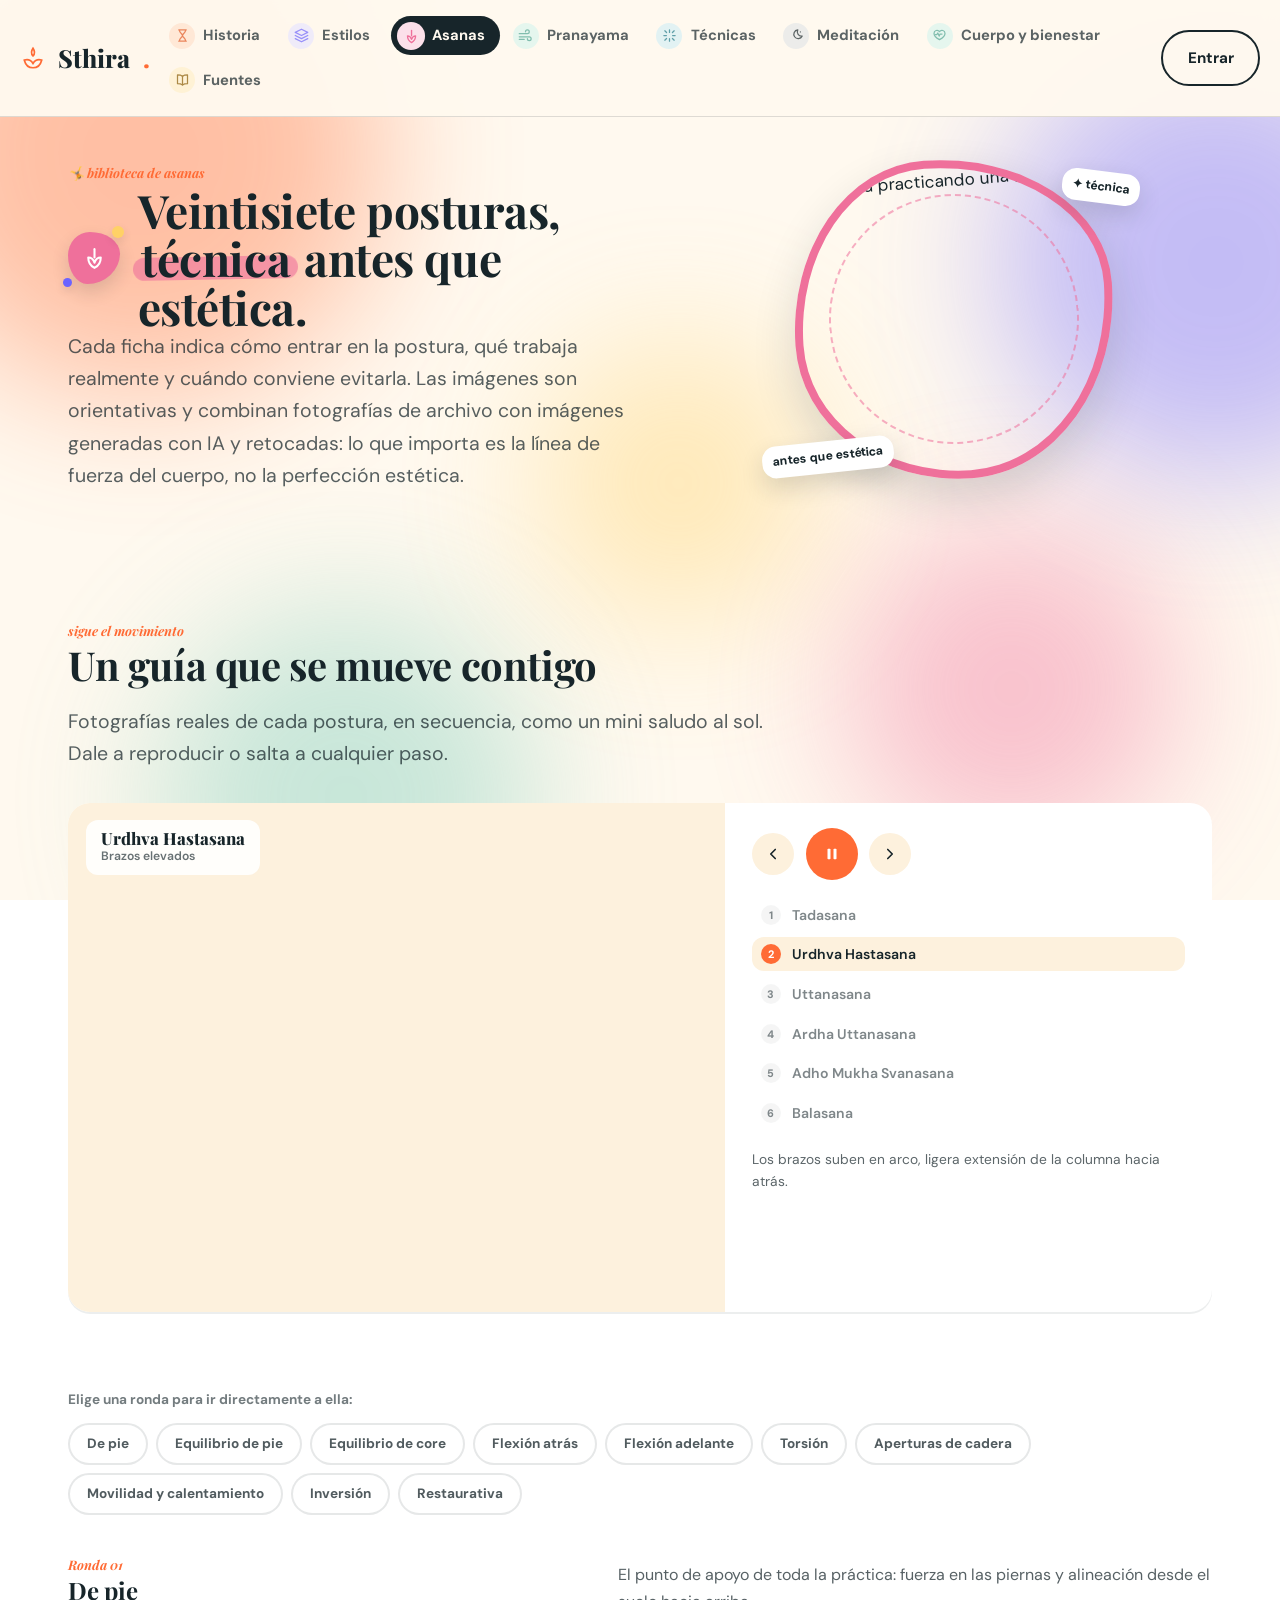
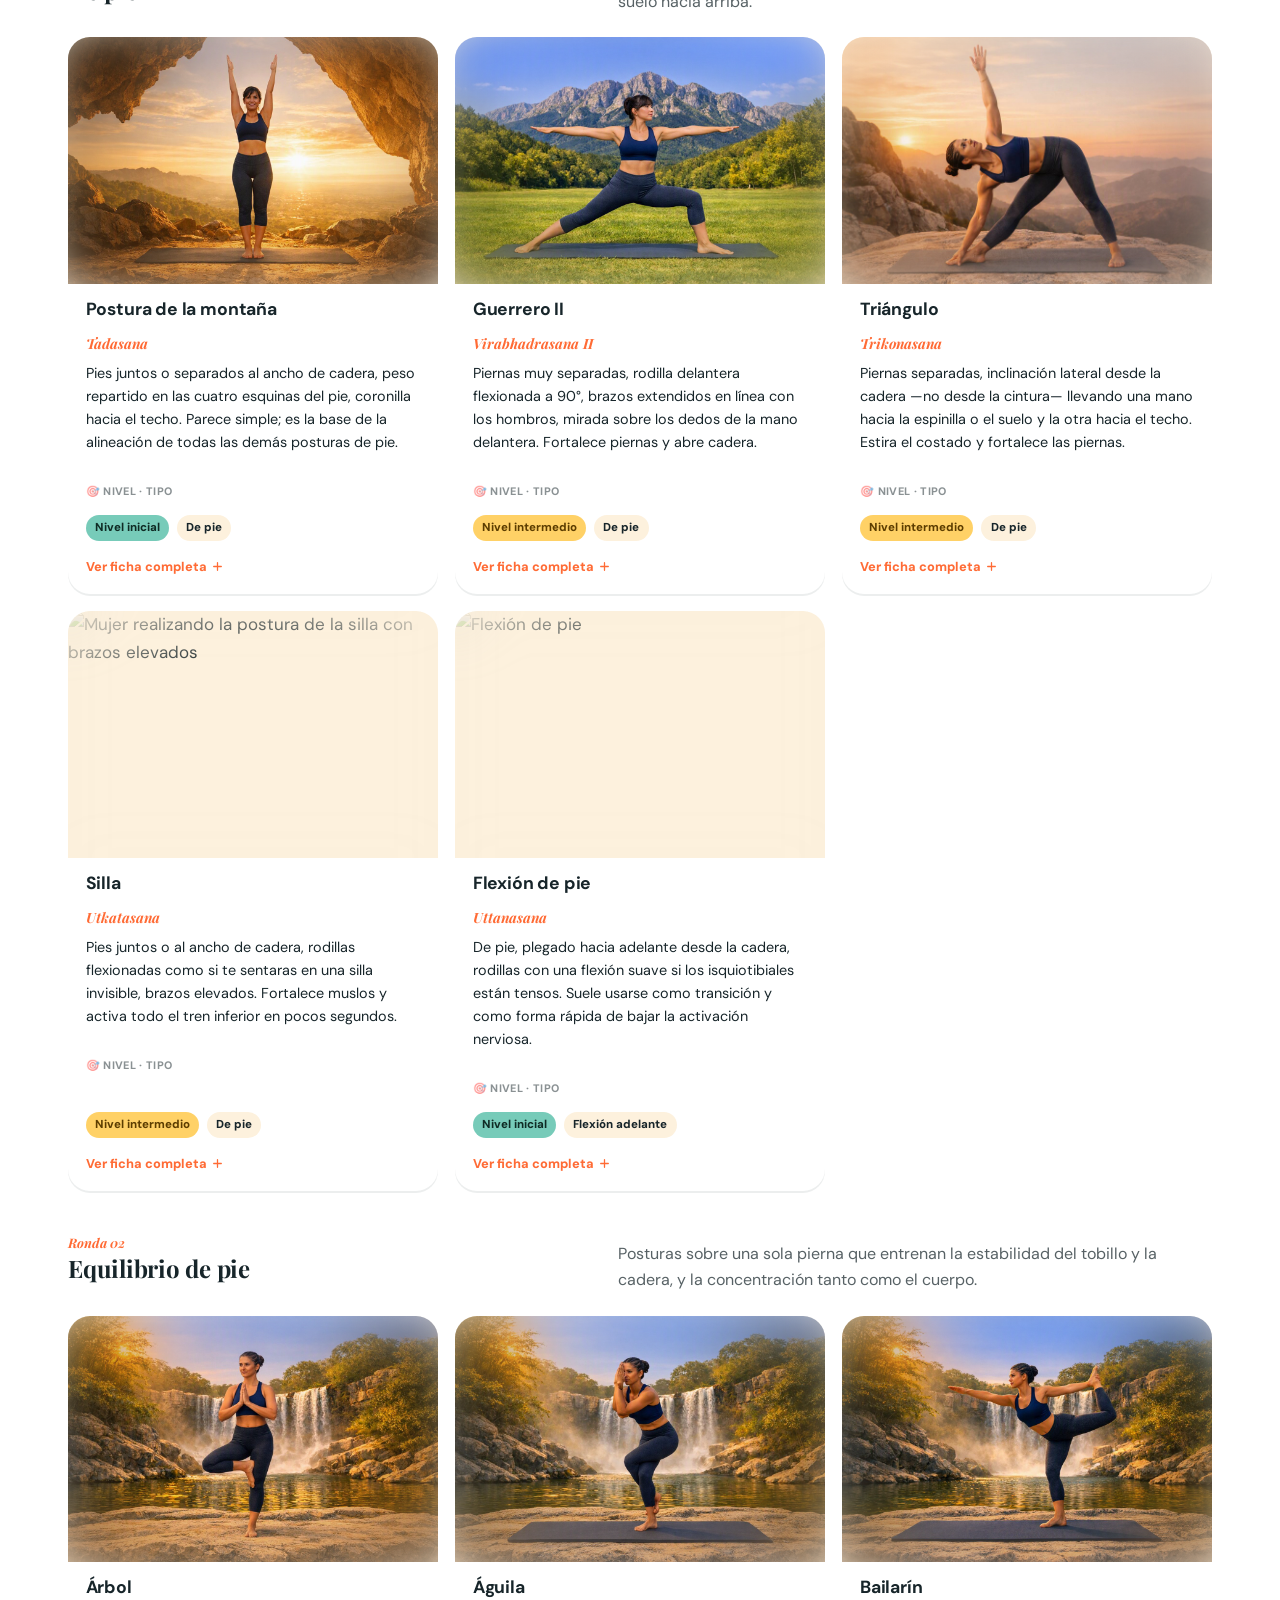
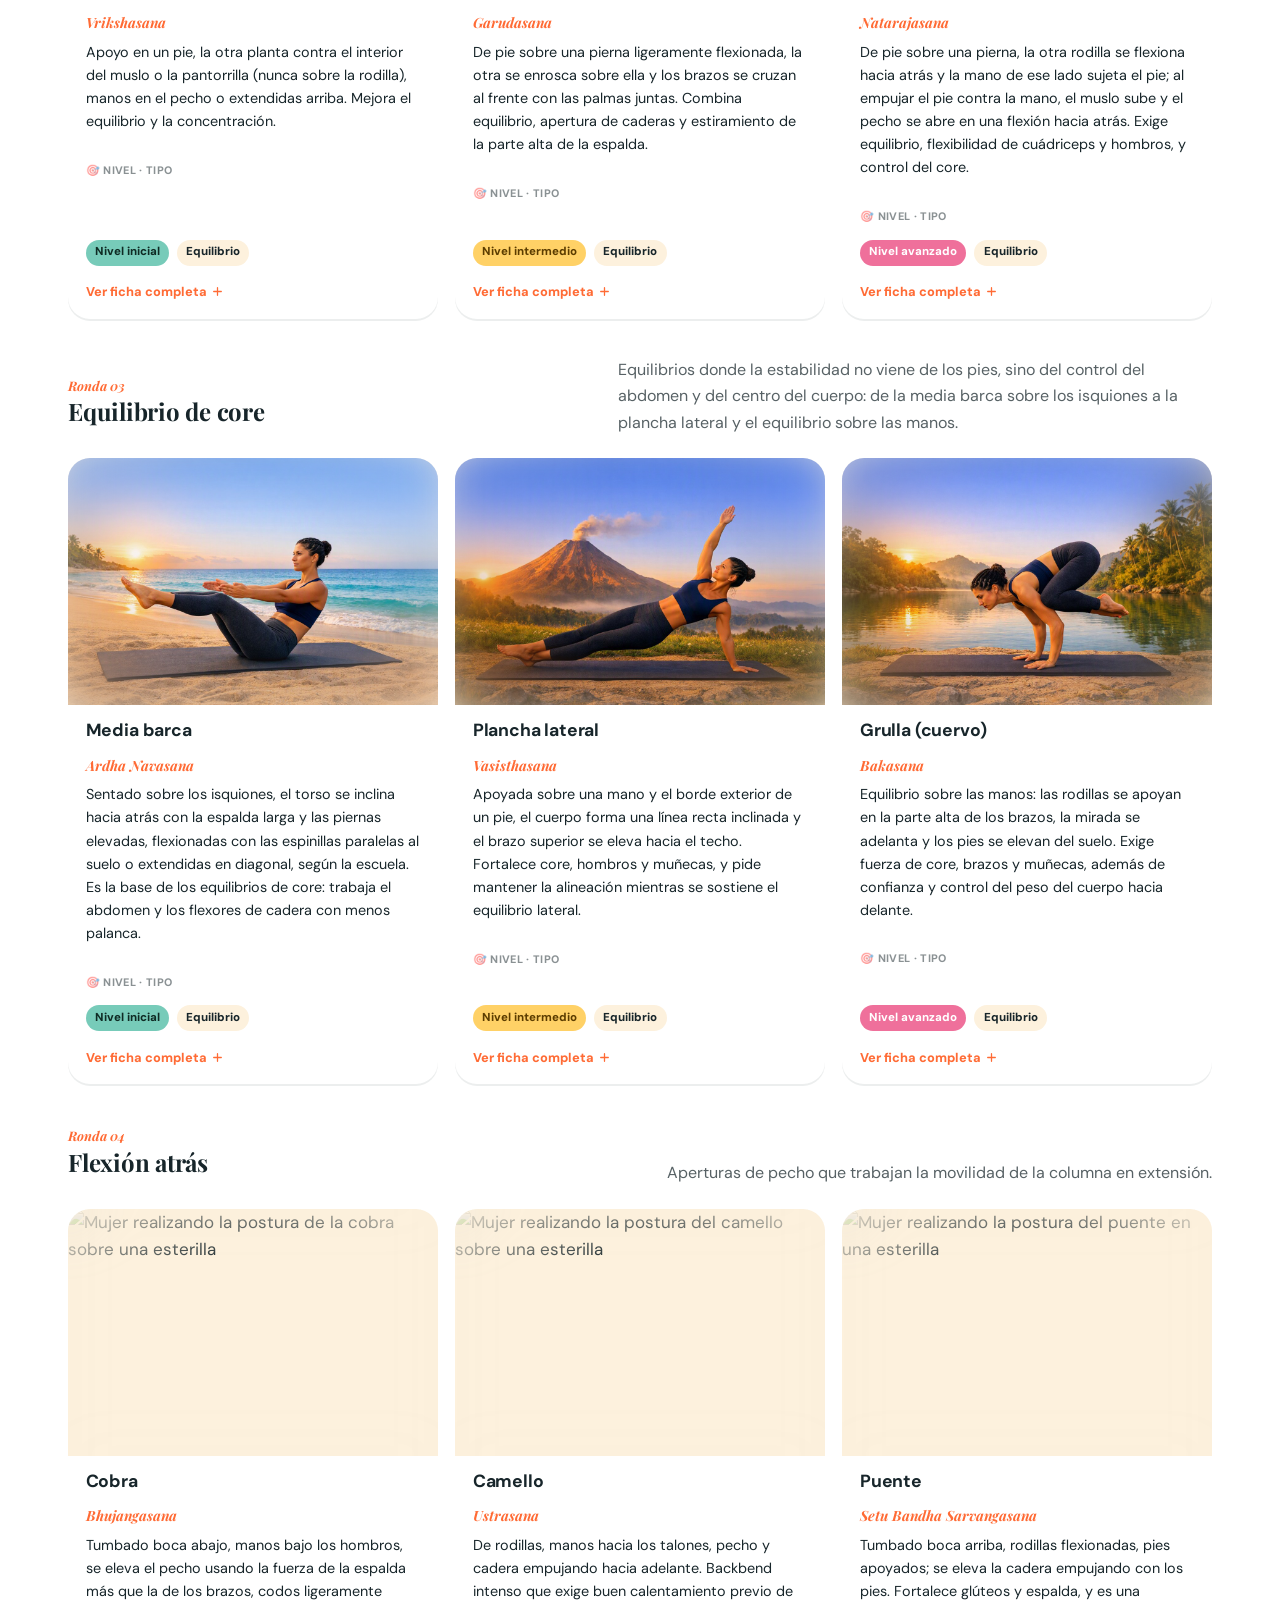
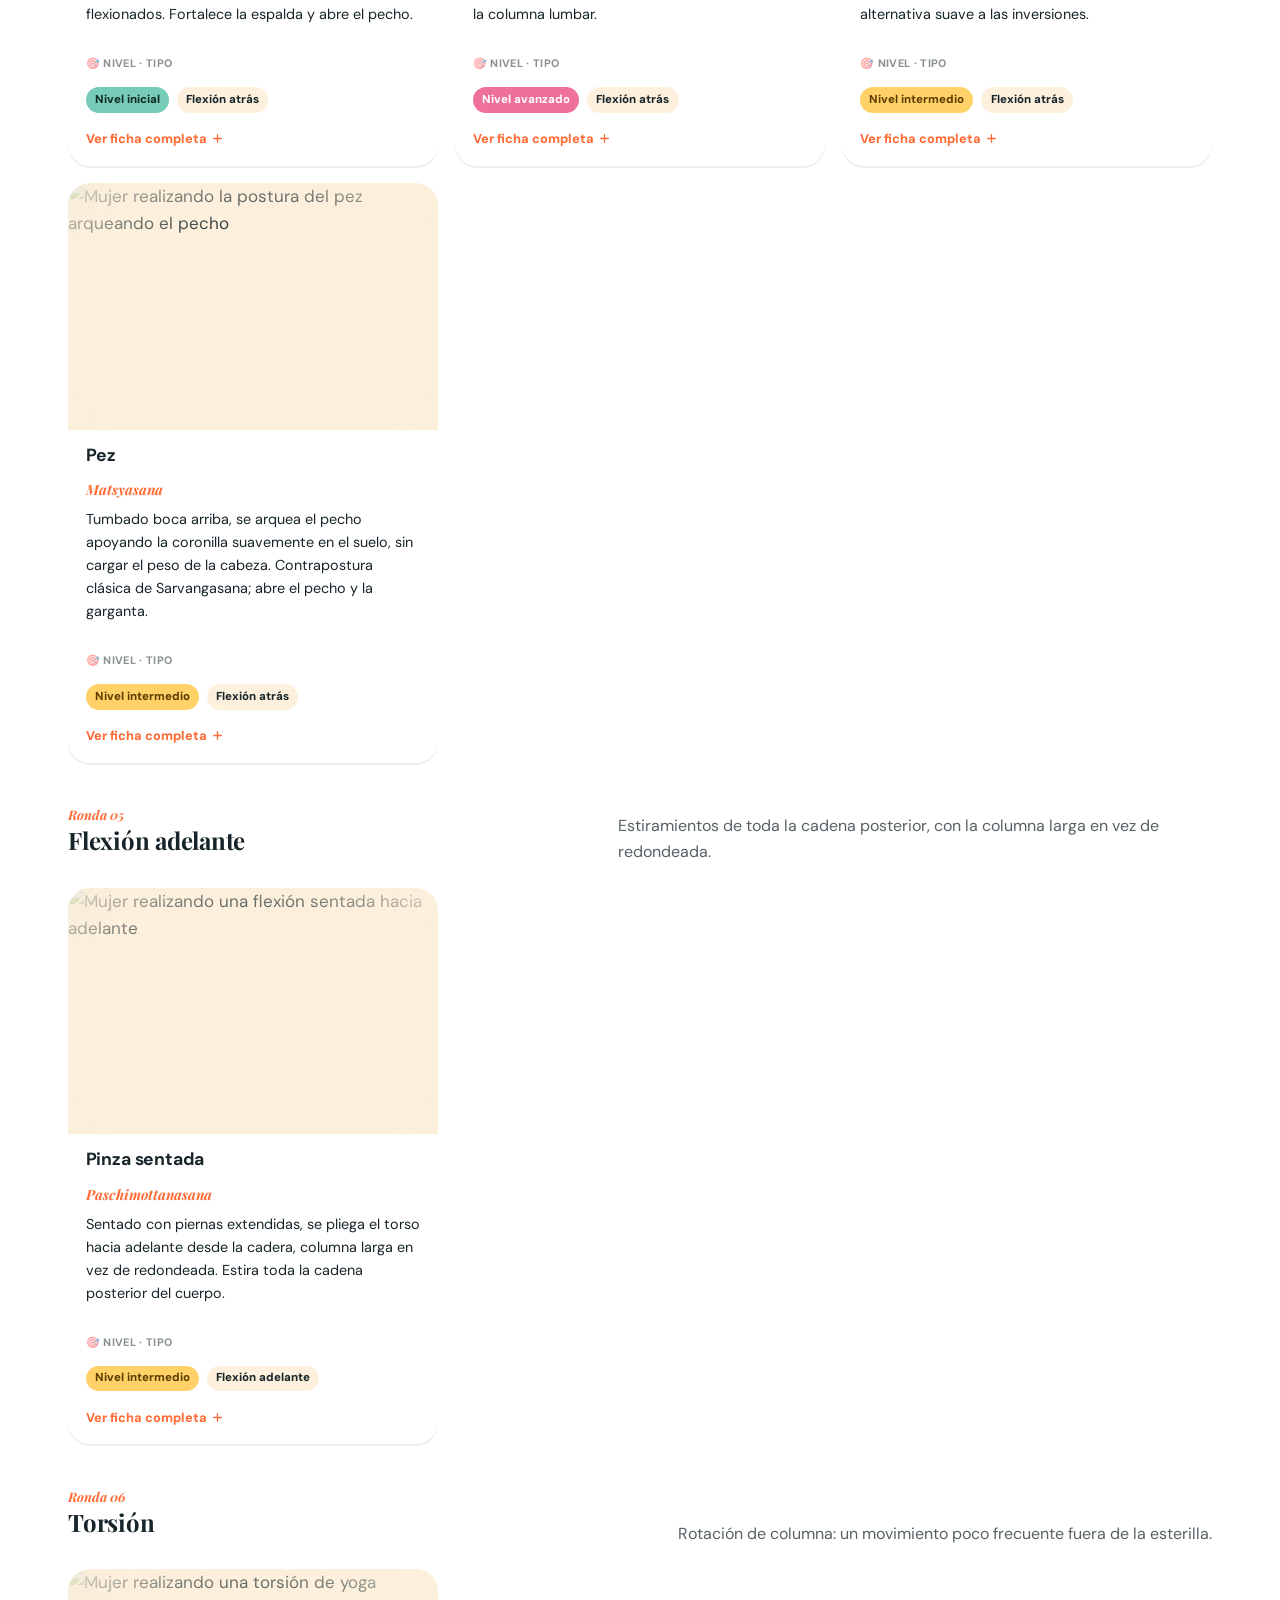
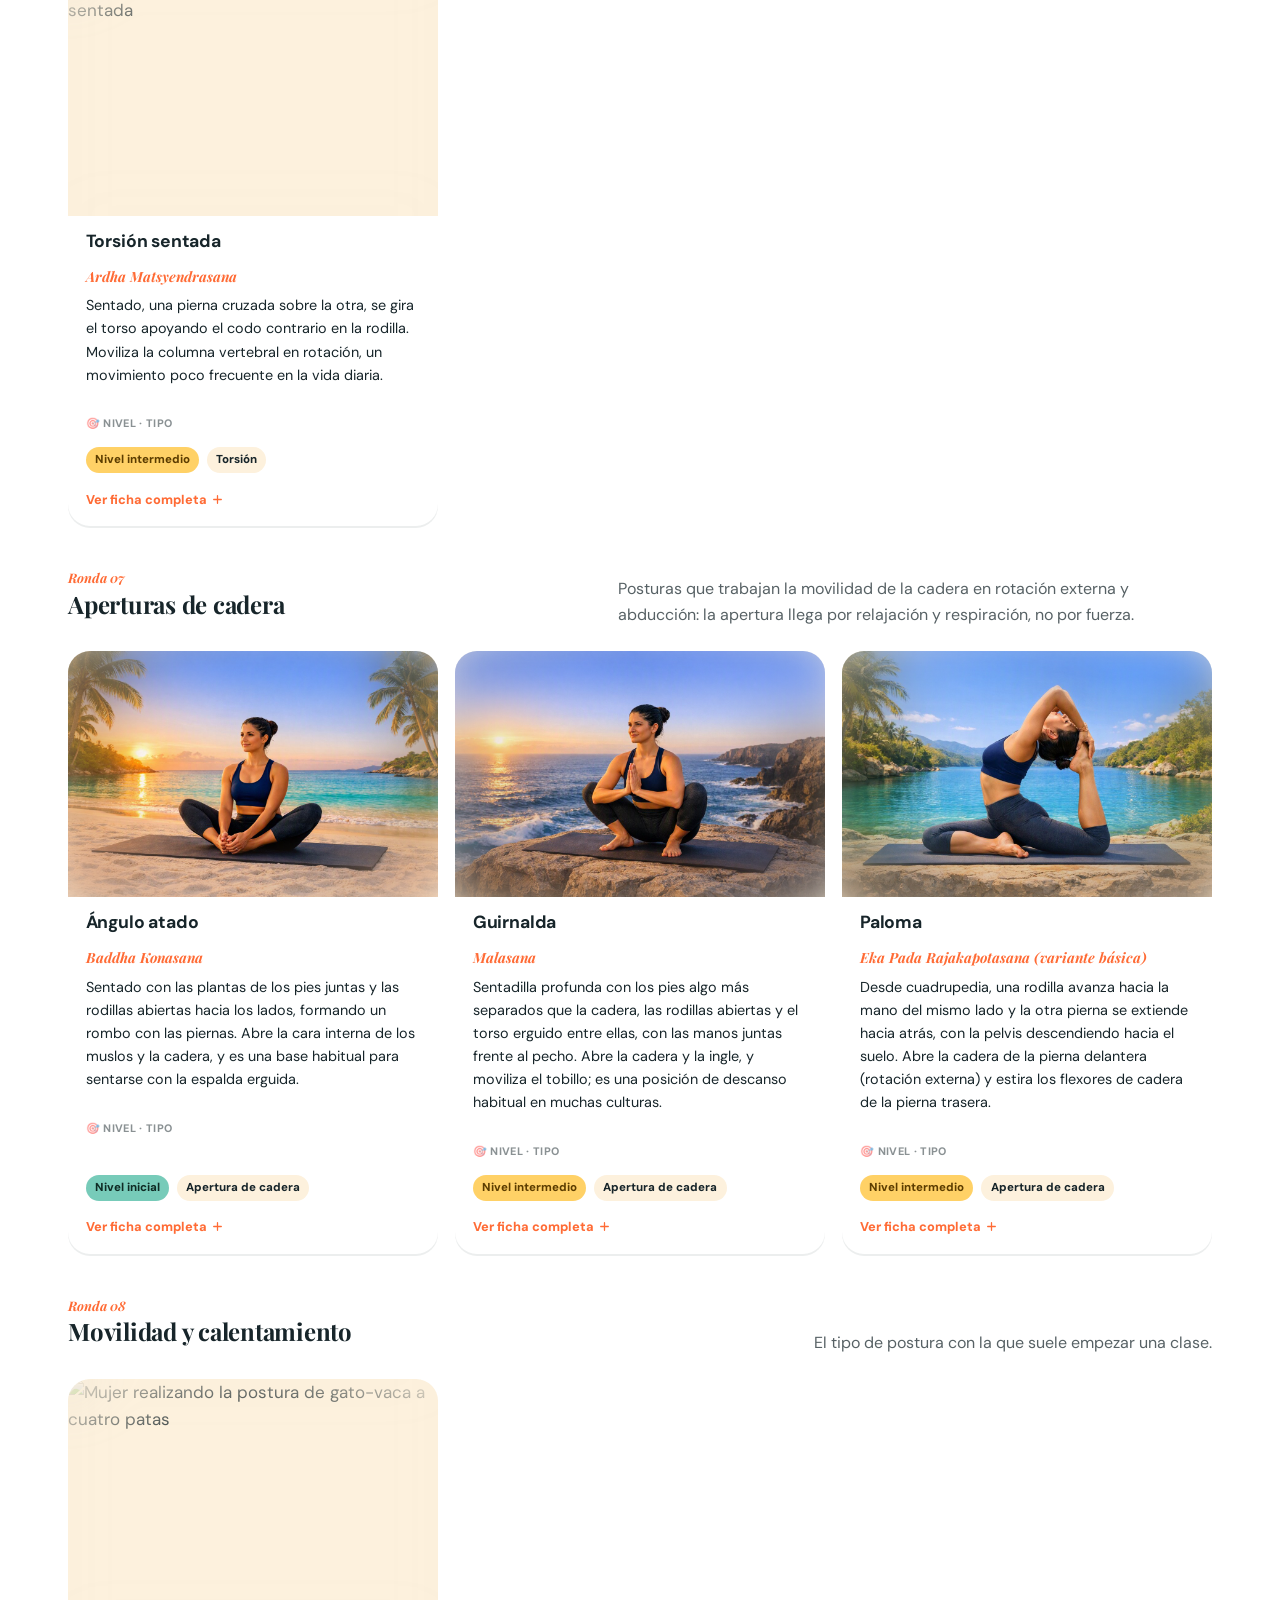
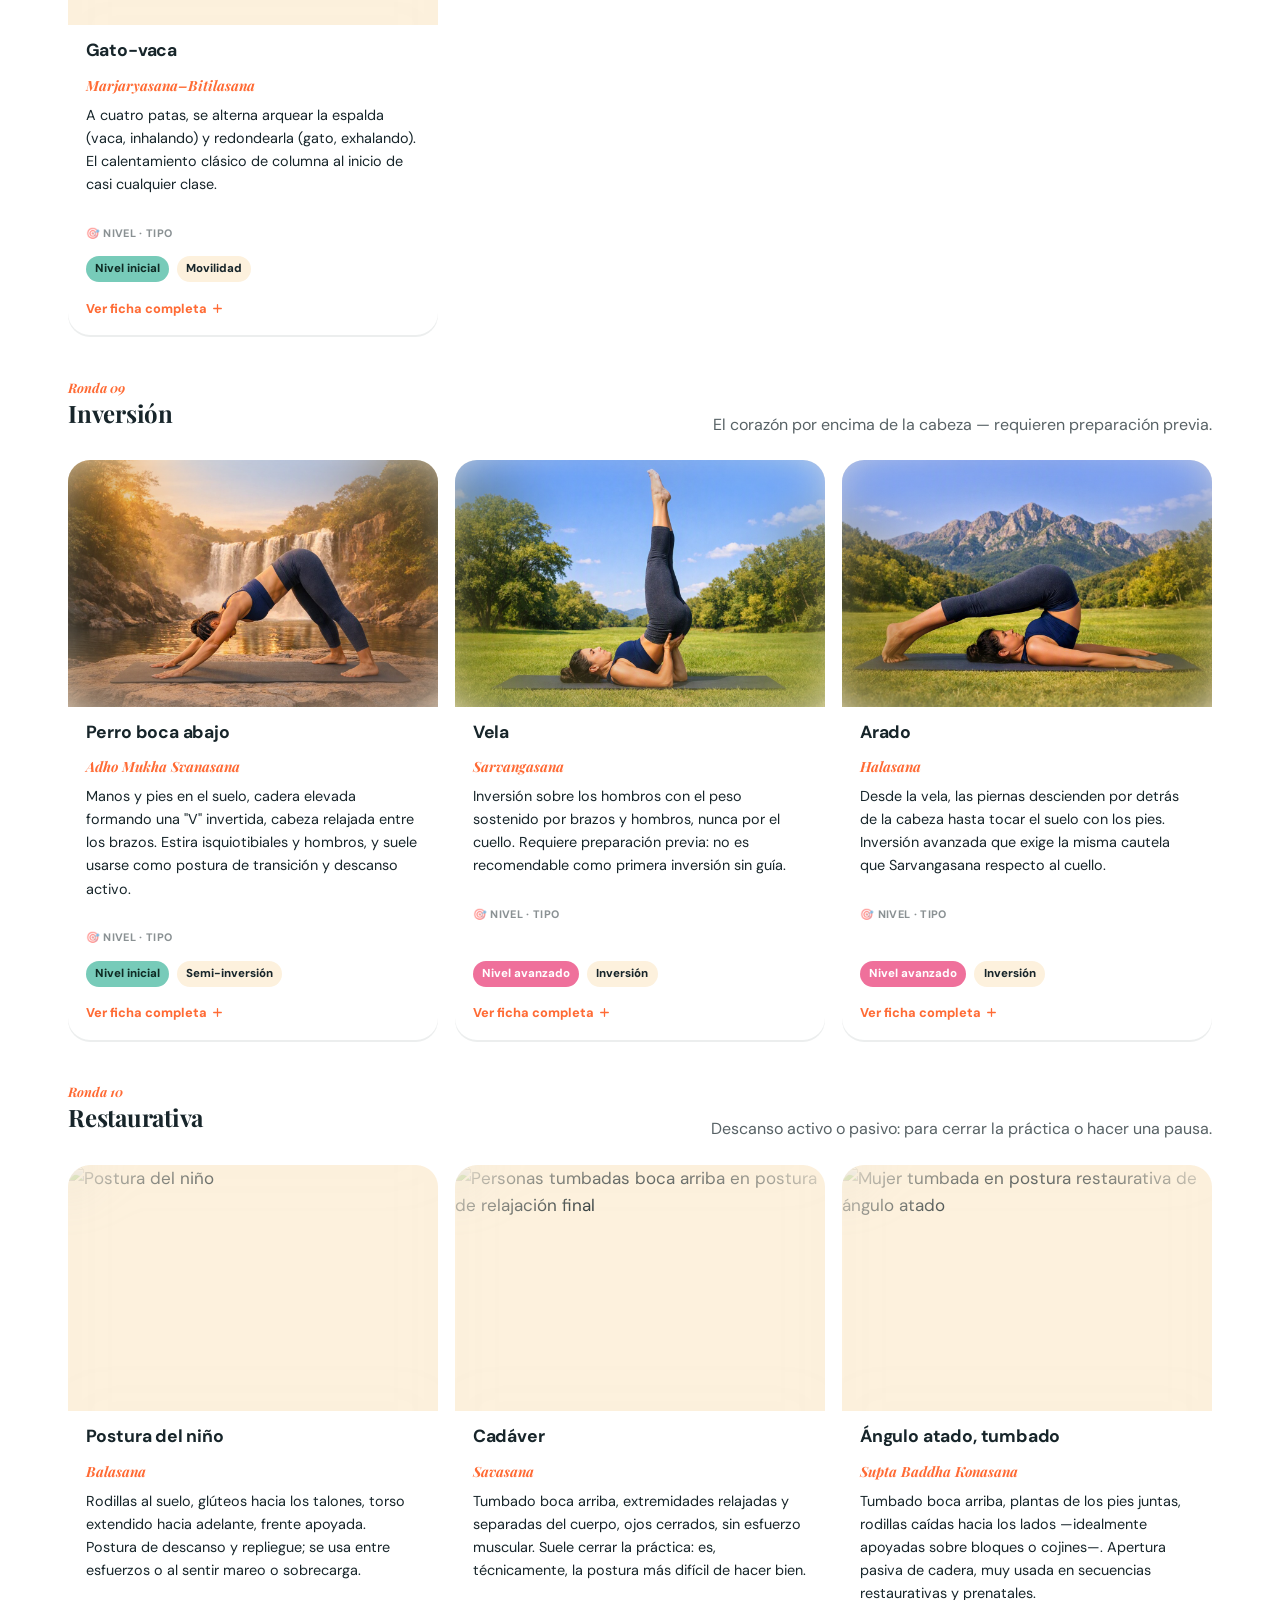
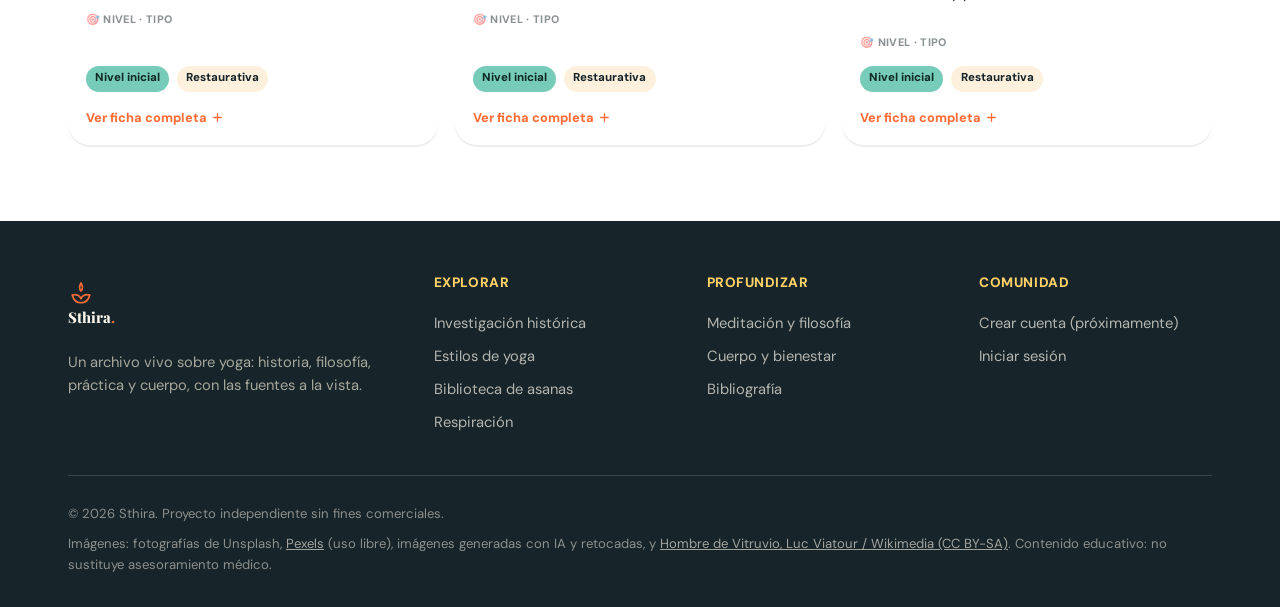
==== commit 46e09381: "Anade seis fotos propias a la biblioteca de asanas - Tadasana, Virabhadrasana II, Vrikshasana, Sarva" ====
--- a/asanas.html
+++ b/asanas.html
@@ -148,7 +148,7 @@
         <div class="grid grid-3">
 
 <div class="pose-card" data-tags="pie">
-          <div class="pose-figure pose-photo"><img class="pose-bg" src="https://images.unsplash.com/photo-1484452330304-377cdeb05340?auto=format&fit=crop&w=600&q=80" alt="" aria-hidden="true" loading="lazy"><img class="pose-fg" src="https://images.unsplash.com/photo-1484452330304-377cdeb05340?auto=format&fit=crop&w=600&q=80" alt="Postura de la montaña" loading="lazy"></div>
+          <div class="pose-figure pose-photo"><img class="pose-bg" src="images/Tadasana.jpg" alt="" aria-hidden="true" loading="lazy"><img class="pose-fg" src="images/Tadasana.jpg" alt="Mujer en la postura de la montaña con los brazos elevados, en una cueva abierta sobre un valle al atardecer" loading="lazy"></div>
           <div class="pose-body">
             <h4>Postura de la montaña</h4>
             <span class="pose-sanskrit">Tadasana</span>
@@ -185,7 +185,7 @@
         </div>
 
 <div class="pose-card" data-tags="pie">
-          <div class="pose-figure pose-photo"><img class="pose-bg" src="https://images.unsplash.com/photo-1758274526447-ea3e051b3dee?auto=format&fit=crop&w=600&q=80" alt="" aria-hidden="true" loading="lazy"><img class="pose-fg" src="https://images.unsplash.com/photo-1758274526447-ea3e051b3dee?auto=format&fit=crop&w=600&q=80" alt="Guerrero II" loading="lazy"></div>
+          <div class="pose-figure pose-photo"><img class="pose-bg" src="images/VirabhadrasanaII.jpg" alt="" aria-hidden="true" loading="lazy"><img class="pose-fg" src="images/VirabhadrasanaII.jpg" alt="Mujer en la postura del guerrero II sobre una esterilla en un prado, con las montañas al fondo" loading="lazy"></div>
           <div class="pose-body">
             <h4>Guerrero II</h4>
             <span class="pose-sanskrit">Virabhadrasana II</span>
@@ -346,7 +346,7 @@
         <div class="grid grid-3">
 
 <div class="pose-card" data-tags="pie equilibrio">
-          <div class="pose-figure pose-photo"><img class="pose-bg" src="https://images.pexels.com/photos/32794965/pexels-photo-32794965.jpeg?auto=compress&cs=tinysrgb&w=600" alt="" aria-hidden="true" loading="lazy"><img class="pose-fg" src="https://images.pexels.com/photos/32794965/pexels-photo-32794965.jpeg?auto=compress&cs=tinysrgb&w=600" alt="Mujer realizando la postura del árbol al aire libre" loading="lazy"></div>
+          <div class="pose-figure pose-photo"><img class="pose-bg" src="images/Vrikshasana.jpg" alt="" aria-hidden="true" loading="lazy"><img class="pose-fg" src="images/Vrikshasana.jpg" alt="Mujer en la postura del árbol con las manos en oración, frente a una cascada al atardecer" loading="lazy"></div>
           <div class="pose-body">
             <h4>Árbol</h4>
             <span class="pose-sanskrit">Vrikshasana</span>
@@ -929,7 +929,7 @@
         </div>
 
 <div class="pose-card" data-tags="adelante">
-          <div class="pose-figure pose-placeholder" role="img" aria-label="Imagen de la postura en preparación"><svg class="pose-mark" viewBox="0 0 24 24" fill="none" stroke="currentColor" stroke-width="1.6" aria-hidden="true"><path d="M12 3c-2 3-2 5 0 7 2-2 2-4 0-7Z"/><path d="M4 14c3-1 6 0 8 3 2-3 5-4 8-3-1 4-4 7-8 7s-7-3-8-7Z"/></svg></div>
+          <div class="pose-figure pose-photo"><img class="pose-bg" src="images/EkaPadaRajakapotasana.jpg" alt="" aria-hidden="true" loading="lazy"><img class="pose-fg" src="images/EkaPadaRajakapotasana.jpg" alt="Mujer en la postura de la paloma con flexión atrás, junto a un lago de aguas turquesa" loading="lazy"></div>
           <div class="pose-body">
             <h4>Paloma</h4>
             <span class="pose-sanskrit">Eka Pada Rajakapotasana (variante básica)</span>
@@ -1066,7 +1066,7 @@
         </div>
 
 <div class="pose-card" data-tags="inversion">
-          <div class="pose-figure pose-photo"><img class="pose-bg" src="https://images.unsplash.com/photo-1764111585875-1c09efea69ae?auto=format&fit=crop&w=600&q=80" alt="" aria-hidden="true" loading="lazy"><img class="pose-fg" src="https://images.unsplash.com/photo-1764111585875-1c09efea69ae?auto=format&fit=crop&w=600&q=80" alt="Vela" loading="lazy"></div>
+          <div class="pose-figure pose-photo"><img class="pose-bg" src="images/Sarvangasana.jpg" alt="" aria-hidden="true" loading="lazy"><img class="pose-fg" src="images/Sarvangasana.jpg" alt="Mujer tumbada en la postura de la vela con las piernas elevadas en un prado" loading="lazy"></div>
           <div class="pose-body">
             <h4>Vela</h4>
             <span class="pose-sanskrit">Sarvangasana</span>
@@ -1103,7 +1103,7 @@
         </div>
 
 <div class="pose-card" data-tags="inversion">
-          <div class="pose-figure pose-photo"><img class="pose-bg" src="https://images.unsplash.com/photo-1764111585965-662263f9d733?auto=format&fit=crop&w=600&q=80" alt="" aria-hidden="true" loading="lazy"><img class="pose-fg" src="https://images.unsplash.com/photo-1764111585965-662263f9d733?auto=format&fit=crop&w=600&q=80" alt="Arado" loading="lazy"></div>
+          <div class="pose-figure pose-photo"><img class="pose-bg" src="images/Halasana.jpg" alt="" aria-hidden="true" loading="lazy"><img class="pose-fg" src="images/Halasana.jpg" alt="Mujer en la postura del arado sobre una esterilla en un prado, con las montañas al fondo" loading="lazy"></div>
           <div class="pose-body">
             <h4>Arado</h4>
             <span class="pose-sanskrit">Halasana</span>
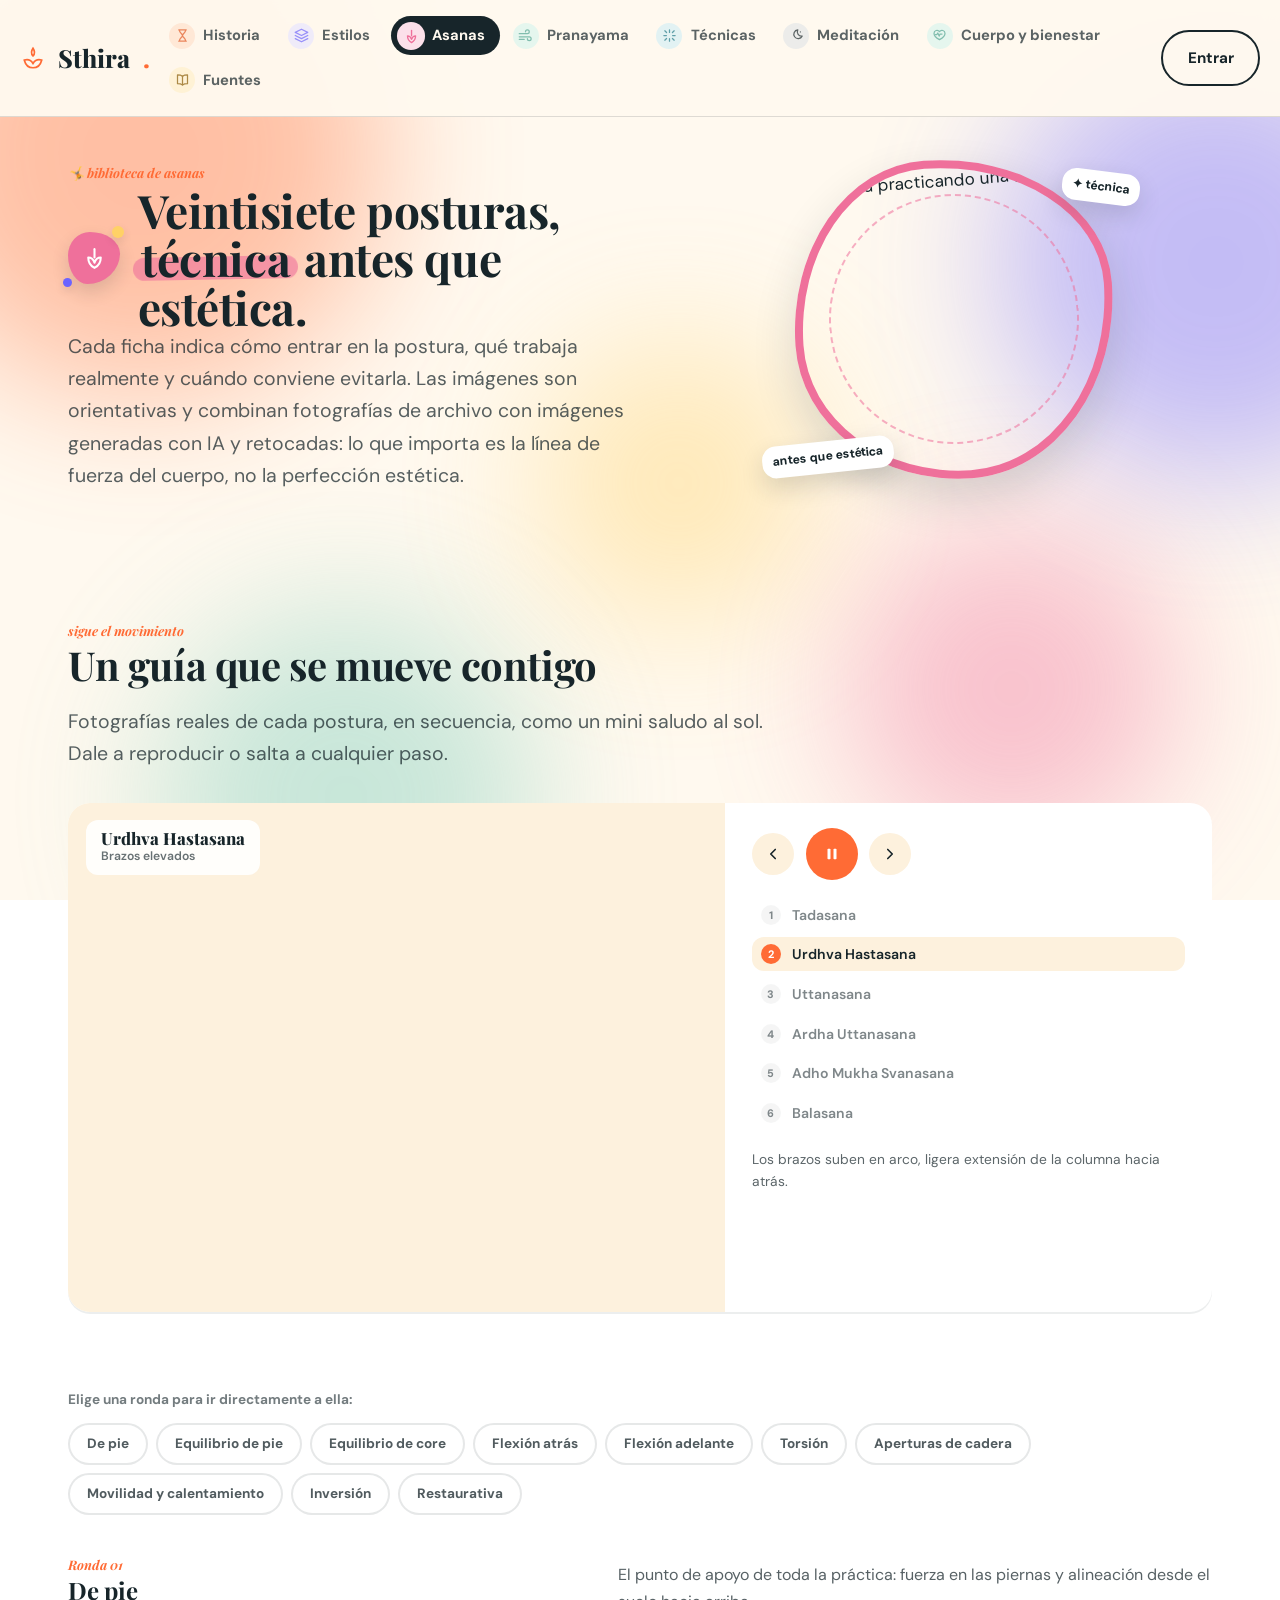
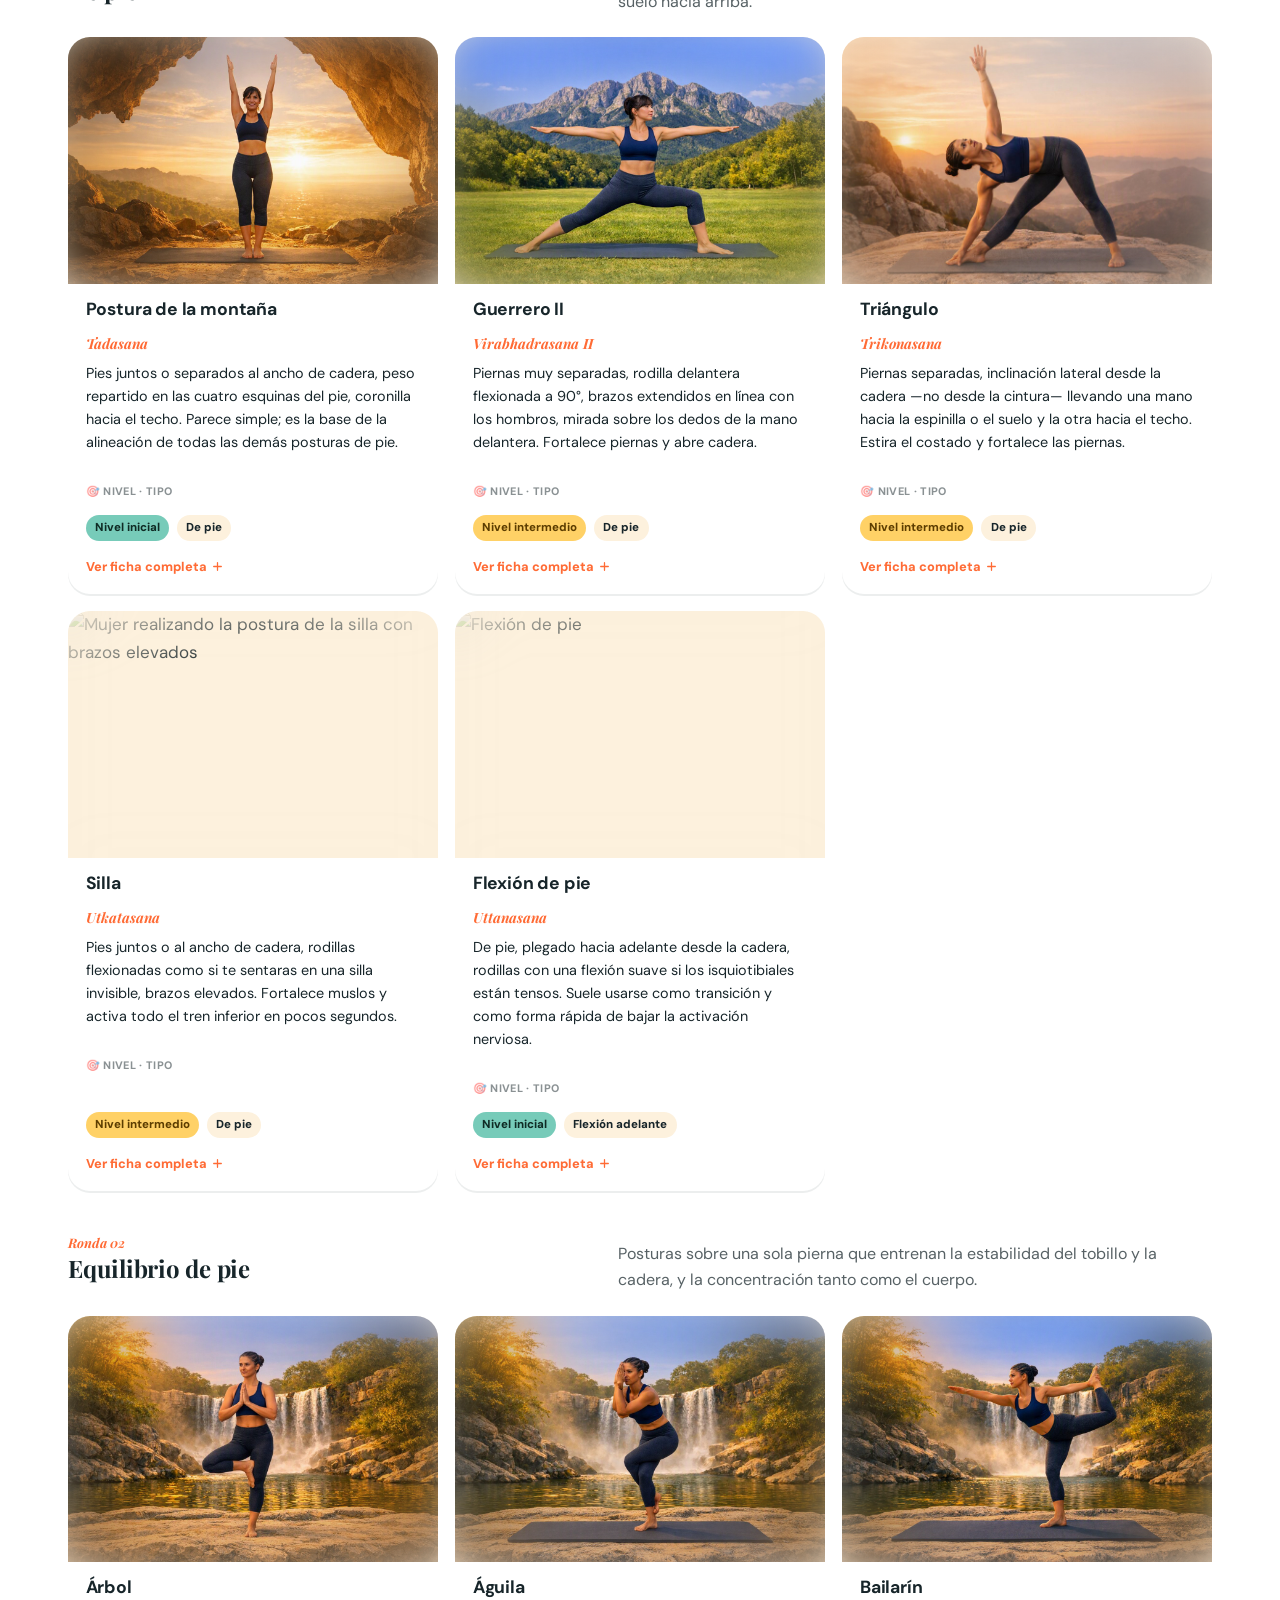
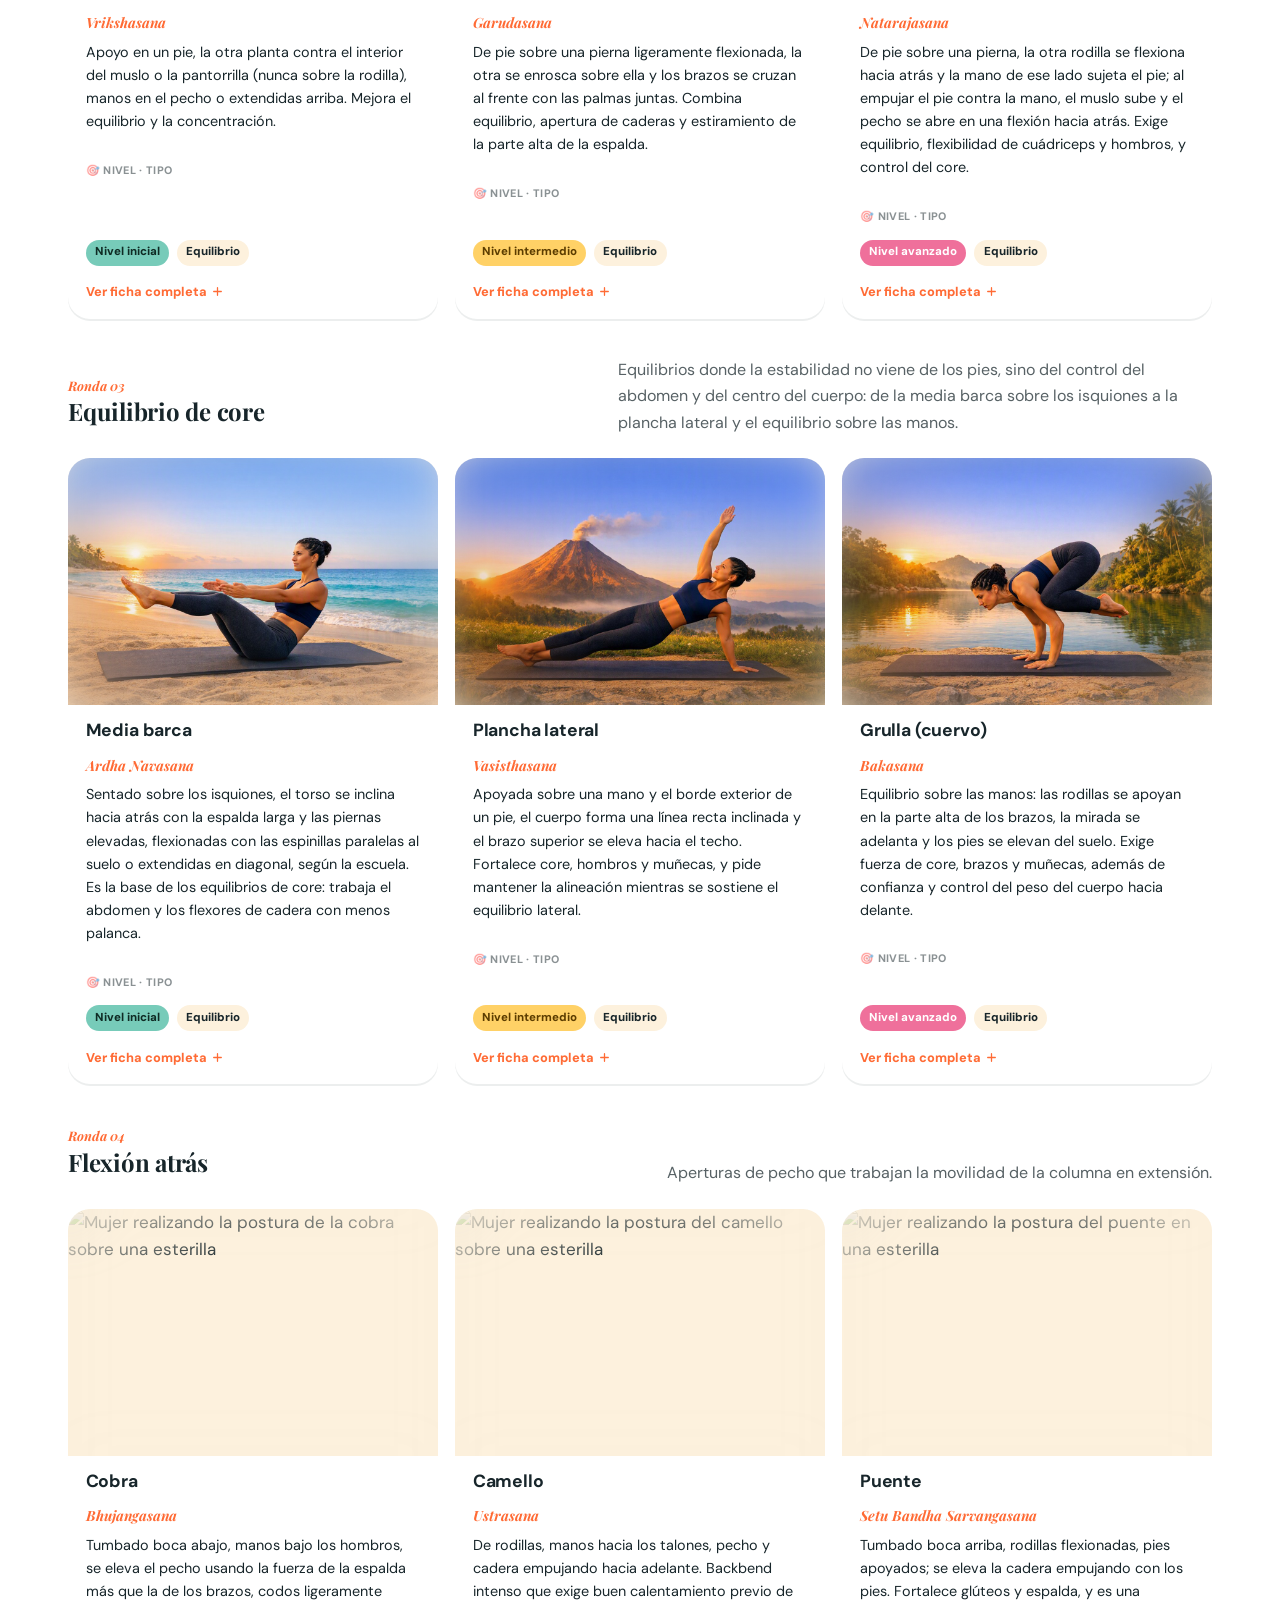
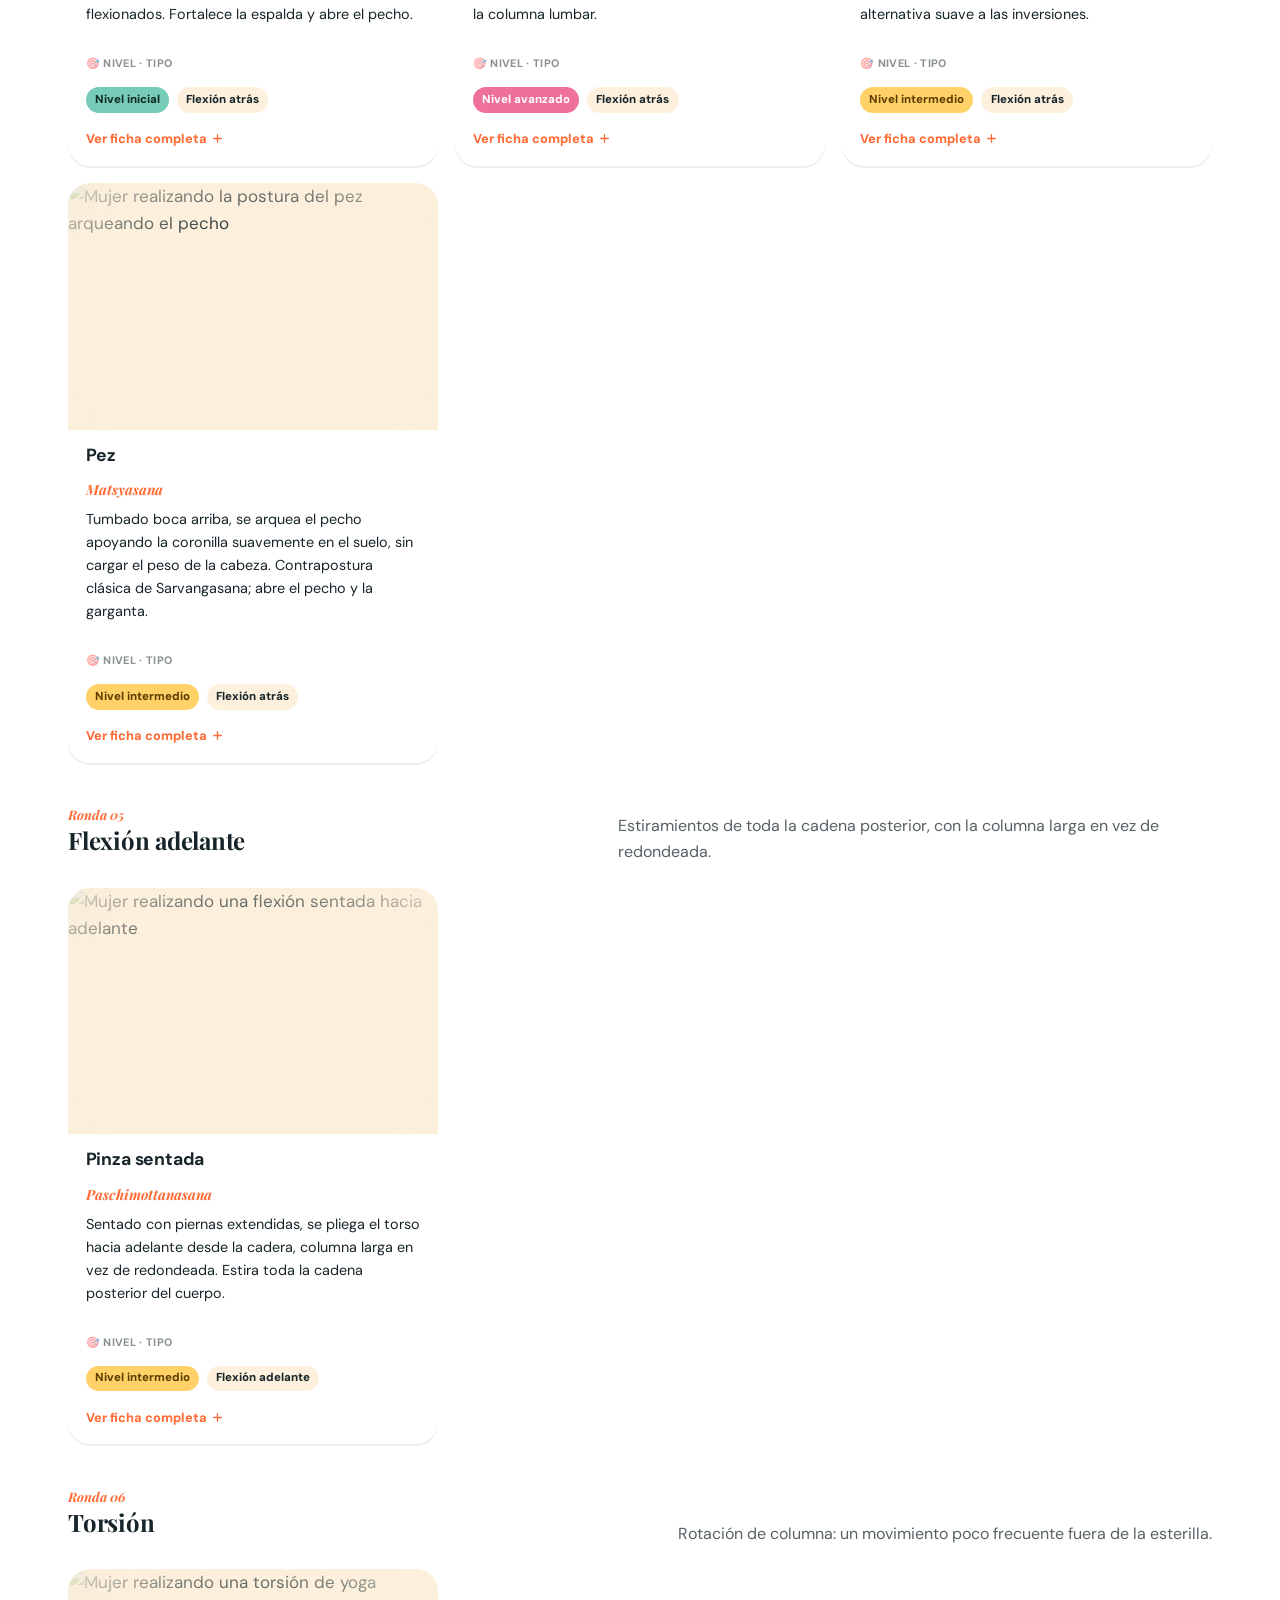
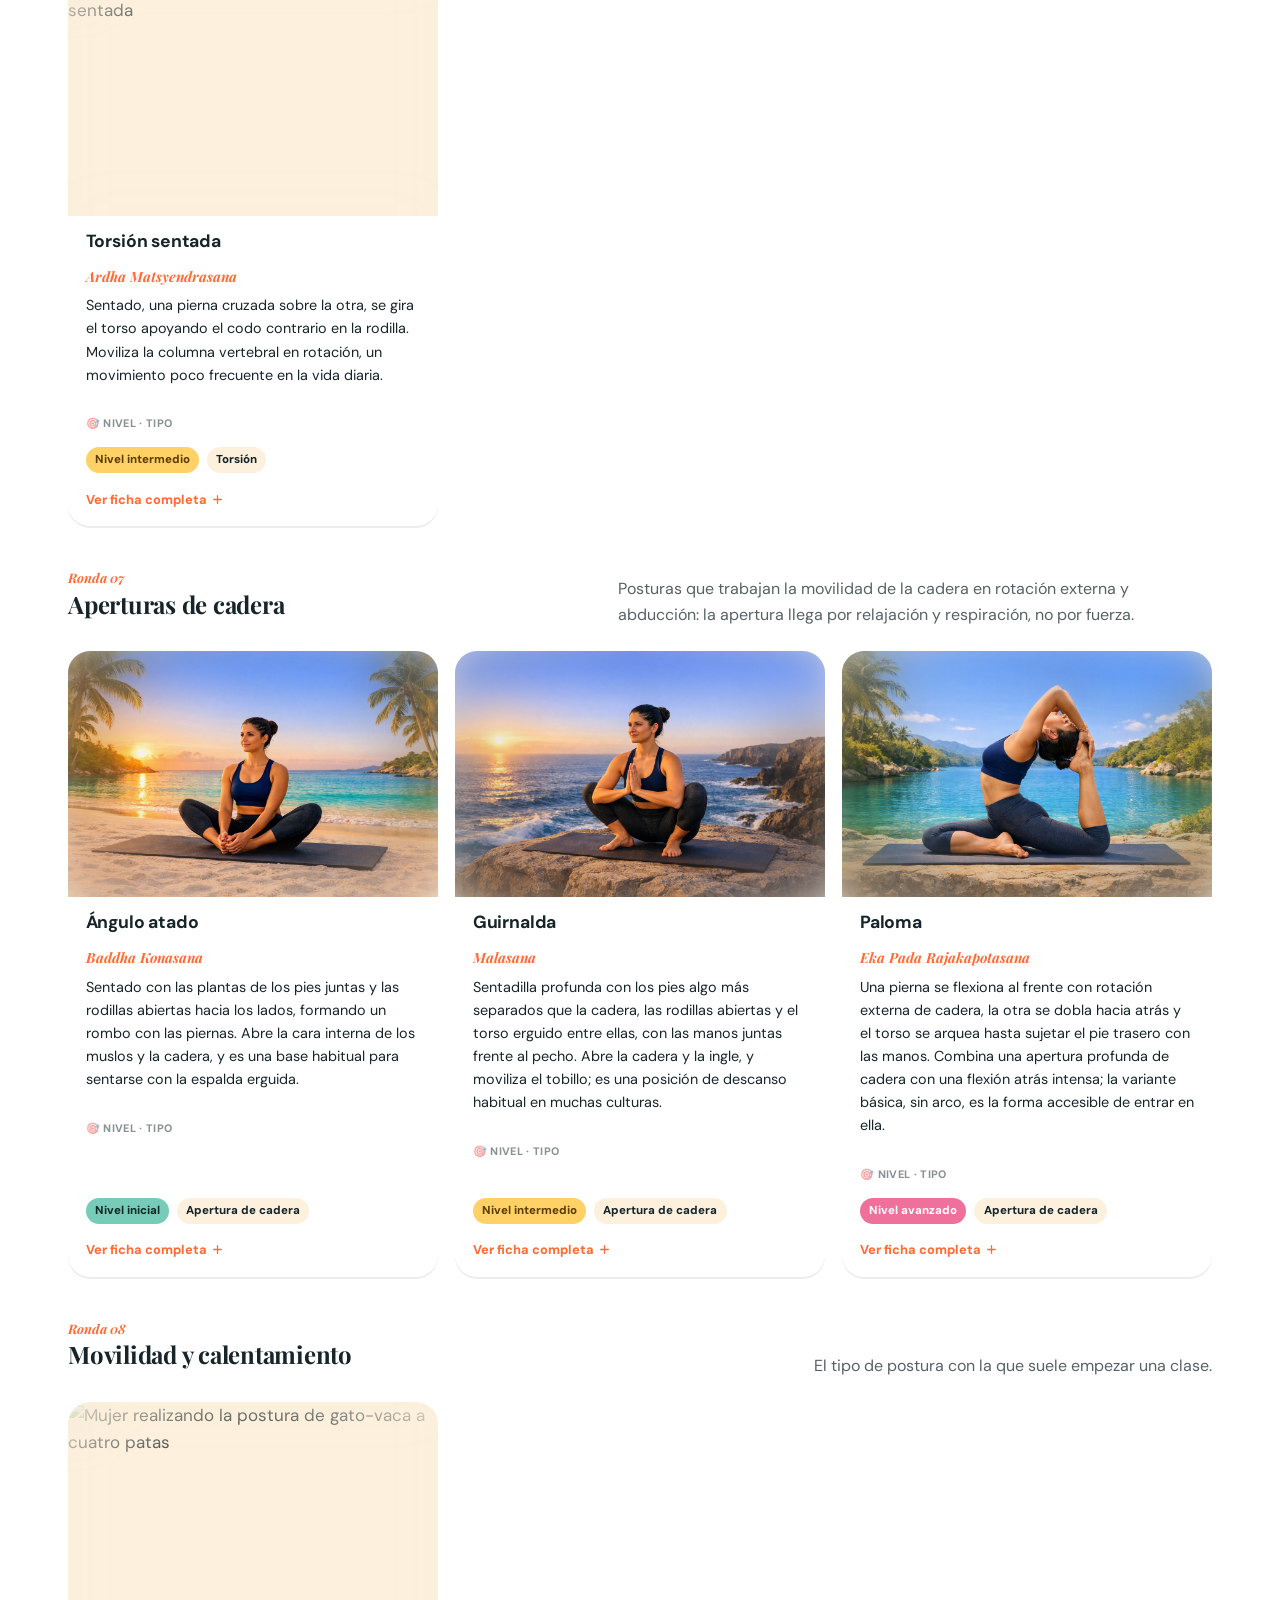
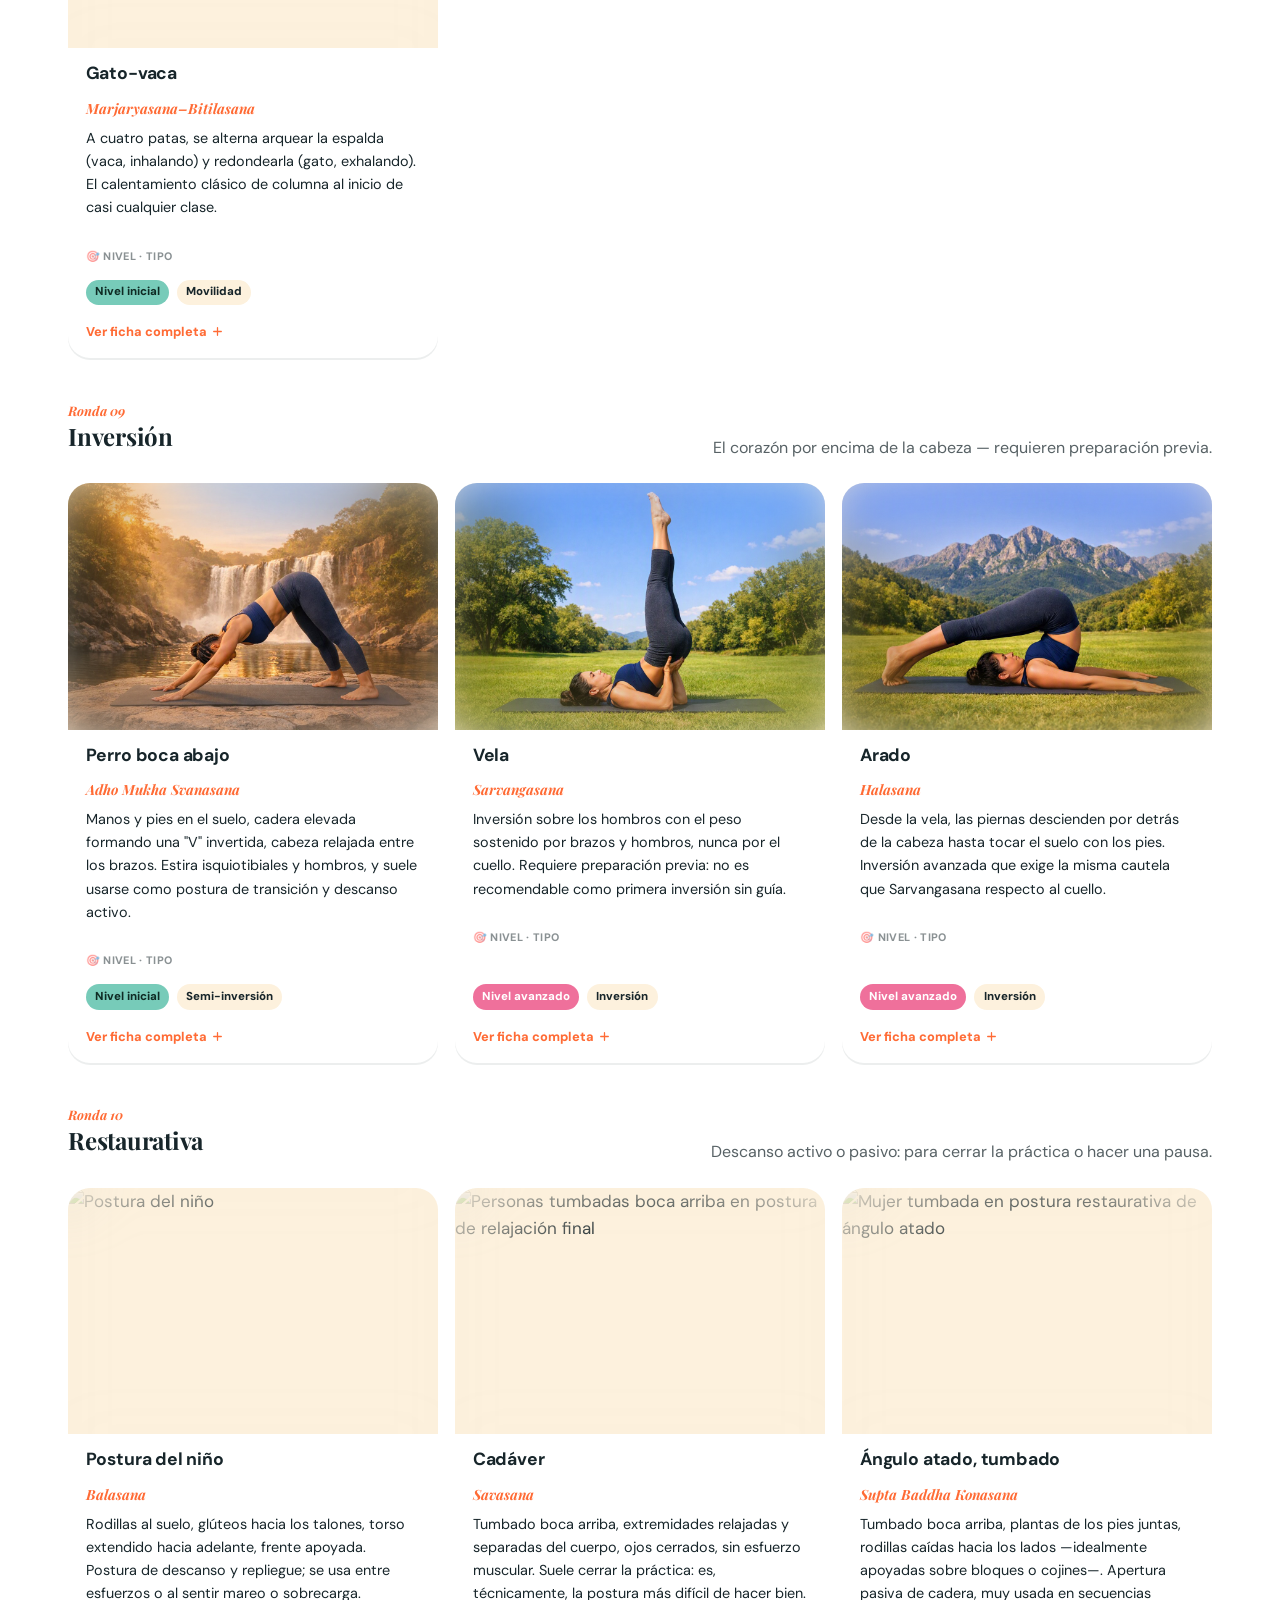
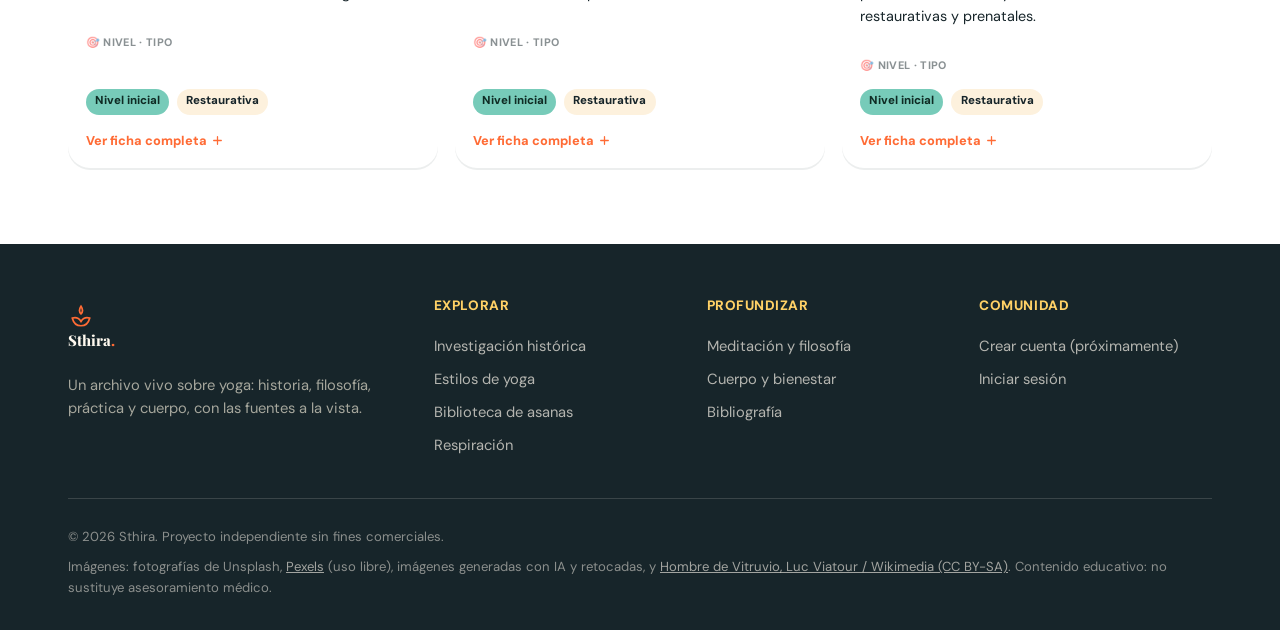
==== commit d9040569: "Ajusta la ficha de Paloma a la version completa de la foto - Descripcion, pasos, precauciones y vari" ====
--- a/asanas.html
+++ b/asanas.html
@@ -18,7 +18,7 @@
 <meta name="twitter:title" content="Biblioteca de asanas — Sthira">
 <meta name="twitter:description" content="Catálogo filtrable de posturas de yoga: nombre sánscrito, familia, nivel, técnica y contraindicaciones.">
 <meta name="twitter:image" content="https://images.unsplash.com/photo-1484452330304-377cdeb05340?auto=format&fit=crop&w=1200&h=630&q=80">
-<link rel="stylesheet" href="css/styles.css?v=19">
+<link rel="stylesheet" href="css/styles.css?v=20">
 </head>
 <body>
 <div class="mesh-bg" aria-hidden="true">
@@ -932,11 +932,11 @@
           <div class="pose-figure pose-photo"><img class="pose-bg" src="images/EkaPadaRajakapotasana.jpg" alt="" aria-hidden="true" loading="lazy"><img class="pose-fg" src="images/EkaPadaRajakapotasana.jpg" alt="Mujer en la postura de la paloma con flexión atrás, junto a un lago de aguas turquesa" loading="lazy"></div>
           <div class="pose-body">
             <h4>Paloma</h4>
-            <span class="pose-sanskrit">Eka Pada Rajakapotasana (variante básica)</span>
-            <p>Desde cuadrupedia, una rodilla avanza hacia la mano del mismo lado y la otra pierna se extiende hacia atrás, con la pelvis descendiendo hacia el suelo. Abre la cadera de la pierna delantera (rotación externa) y estira los flexores de cadera de la pierna trasera.</p>
-            <span class="meta-label">🎯 Nivel · Tipo</span>
-            <div class="pose-meta">
-              <span class="chip level-2">Nivel intermedio</span>
+            <span class="pose-sanskrit">Eka Pada Rajakapotasana</span>
+            <p>Una pierna se flexiona al frente con rotación externa de cadera, la otra se dobla hacia atrás y el torso se arquea hasta sujetar el pie trasero con las manos. Combina una apertura profunda de cadera con una flexión atrás intensa; la variante básica, sin arco, es la forma accesible de entrar en ella.</p>
+            <span class="meta-label">🎯 Nivel · Tipo</span>
+            <div class="pose-meta">
+              <span class="chip level-3">Nivel avanzado</span>
               <span class="chip">Apertura de cadera</span>
             </div>
           <button class="pose-more" aria-expanded="false"><span class="pose-more-label">Ver ficha completa</span><svg viewBox="0 0 24 24" fill="none" stroke="currentColor" stroke-width="2.4" stroke-linecap="round"><path d="M12 5v14M5 12h14"/></svg></button>
@@ -946,9 +946,9 @@
             <dt>🌱 Beneficios / objetivos</dt>
             <dd>Estira en profundidad los glúteos y los rotadores externos de la cadera de la pierna delantera, y los flexores de cadera y el cuádriceps de la pierna trasera; mejora la movilidad de la cadera.</dd>
             <dt>⚠️ Precauciones</dt>
-            <dd>La sensación debe estar en el glúteo y la cadera, nunca en la rodilla. Si hay tirón o dolor en la rodilla delantera, acerca el pie delantero a la cadera (menos rotación) y apoya la pelvis sobre una manta o un bloque. Mantén el pie delantero activo (flexionado) para proteger la rodilla y la pelvis lo más nivelada posible.</dd>
-            <dt>🧭 Cómo realizarla</dt>
-            <dd>Desde cuadrupedia, lleva la rodilla derecha hacia la mano derecha y gira la espinilla delantera hacia la izquierda, con el pie flexionado. Extiende la pierna izquierda hacia atrás con el empeine apoyado en el suelo. Baja la pelvis hacia el suelo, nivelándola; si no llega, apóyala sobre una manta o un bloque. Mantén el torso erguido con las manos a los lados o, si la cadera lo permite, inclínate hacia delante sobre los antebrazos. Para salir, apoya las manos, devuelve la pierna delantera hacia atrás y repite del otro lado. Nota: la Eka Pada Rajakapotasana completa incluye una flexión hacia atrás con la rodilla trasera doblada; aquí se describe la variante básica que se enseña habitualmente.</dd>
+            <dd>La sensación debe estar en el glúteo y la cadera, nunca en la rodilla. Si hay tirón o dolor en la rodilla delantera, acerca el pie delantero a la cadera (menos rotación) y apoya la pelvis sobre una manta o un bloque. Mantén el pie delantero activo (flexionado) para proteger la rodilla y la pelvis lo más nivelada posible. En la versión completa, la flexión atrás debe repartirse por toda la columna y el pecho, sin comprimir la zona lumbar ni el cuello; no fuerces el pie hacia la cabeza.</dd>
+            <dt>🧭 Cómo realizarla</dt>
+            <dd>Desde cuadrupedia, lleva la rodilla derecha hacia la mano derecha y gira la espinilla delantera hacia la izquierda, con el pie flexionado. Extiende la pierna izquierda hacia atrás con el empeine apoyado en el suelo. Baja la pelvis hacia el suelo, nivelándola; si no llega, apóyala sobre una manta o un bloque. Mantén el torso erguido con las manos a los lados o, si la cadera lo permite, inclínate hacia delante sobre los antebrazos. Para salir, apoya las manos, devuelve la pierna delantera hacia atrás y repite del otro lado. Versión completa (la de la imagen): desde la variante básica, dobla la rodilla trasera, lleva el pie hacia la cabeza y sujétalo con las manos, abriendo el pecho y arqueando la espalda con el torso elevado. Se alcanza con práctica y preparación previa de caderas, hombros y columna; si no la sientes estable, quédate en la variante básica, que es la que se enseña habitualmente.</dd>
             <dt>💪 Músculos / zonas implicadas</dt>
             <dd>Glúteo mayor y medio, piriforme y demás rotadores externos de la cadera (estiramiento); psoas, ilíaco y cuádriceps de la pierna trasera (estiramiento); extensores de la columna al sostener el torso erguido.</dd>
             <dt>🫁 Respiración</dt>
@@ -956,7 +956,7 @@
             <dt>❌ Errores frecuentes</dt>
             <dd>Dejar caer la pelvis hacia un lado cargando el peso sobre la rodilla delantera, adelantar el pie delantero para ganar profundidad, relajar el pie delantero en lugar de mantenerlo activo, hundir la zona lumbar, contener la respiración.</dd>
             <dt>🔄 Variaciones</dt>
-            <dd>Con la pelvis sobre una manta o un bloque; con el pie delantero más cerca de la cadera (versión más suave); reclinada, boca arriba, con el tobillo sobre la rodilla contraria (figura 4); con el torso inclinado hacia delante sobre un bolster; versión completa con flexión hacia atrás de la rodilla trasera (avanzada).</dd>
+            <dd>Con la pelvis sobre una manta o un bloque; con el pie delantero más cerca de la cadera (versión más suave); reclinada, boca arriba, con el tobillo sobre la rodilla contraria (figura 4); con el torso inclinado hacia delante sobre un bolster; la versión completa, con la rodilla trasera doblada y el pie sujeto con las manos, es la forma avanzada.</dd>
             <dt>🩺 Contraindicaciones / cuándo consultar</dt>
             <dd>Lesiones de rodilla, cadera o sacroilíacas; ciática aguda; prótesis de cadera o rodilla; dolor lumbar si no puede mantenerse la pelvis nivelada; en el embarazo, consultar antes con un profesional sanitario y usar apoyos.</dd>
                       <dt>📚 Referencias</dt>
@@ -1306,6 +1306,6 @@
 </footer>
 
 <script src="js/posephotos.js"></script>
-<script src="js/main.js?v=19"></script>
+<script src="js/main.js?v=20"></script>
 </body>
 </html>
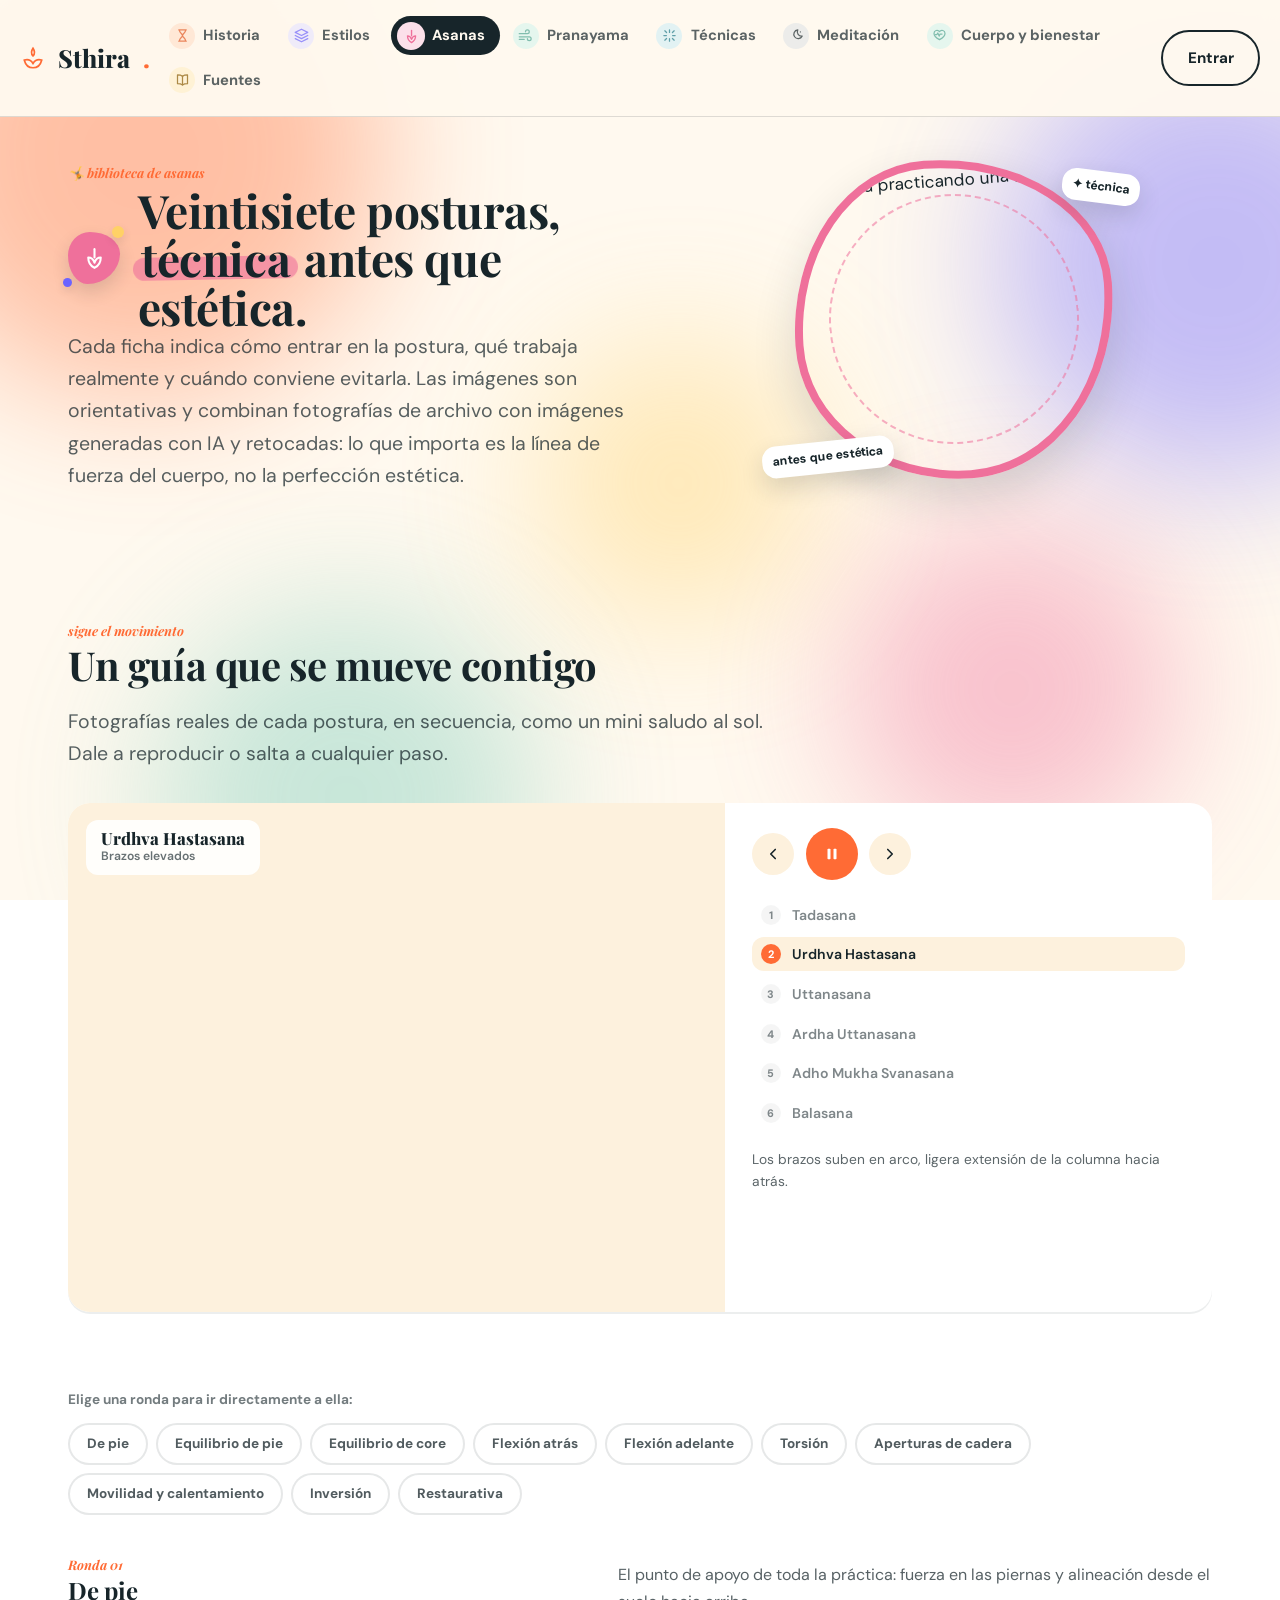
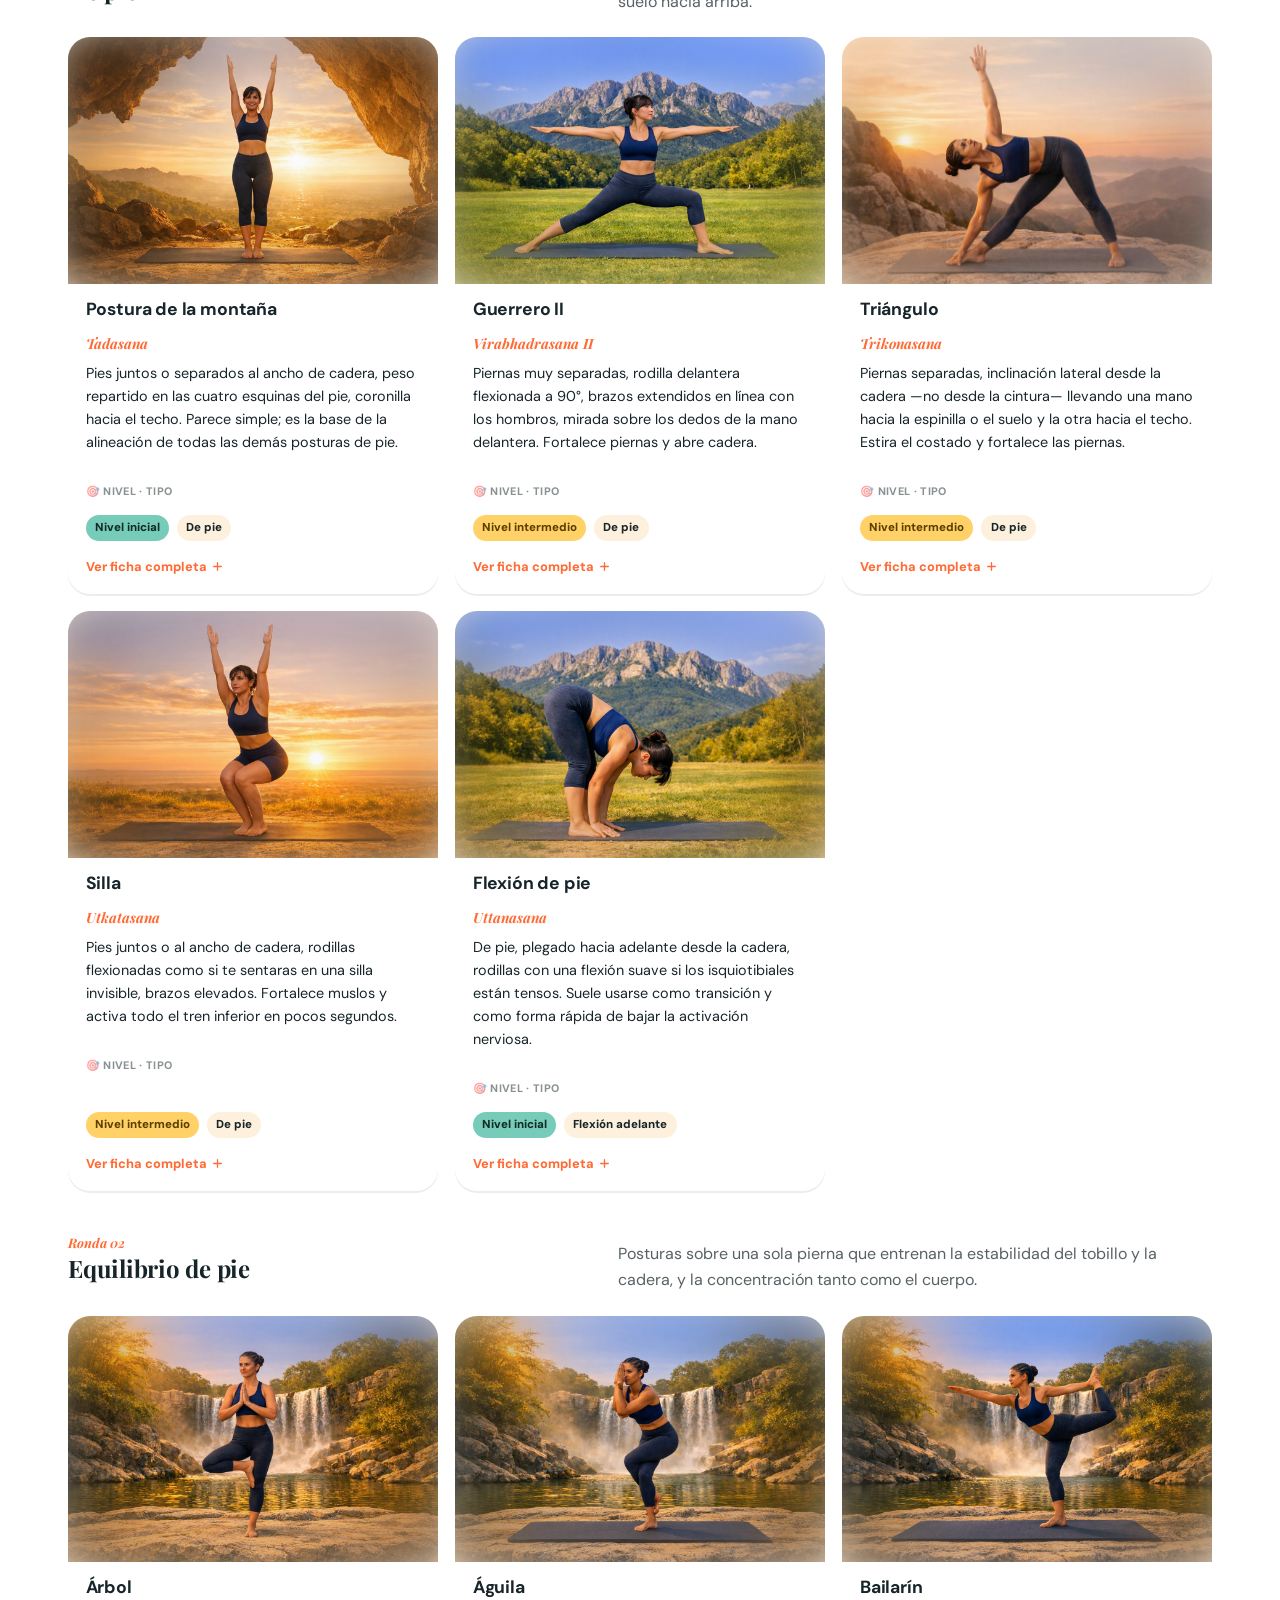
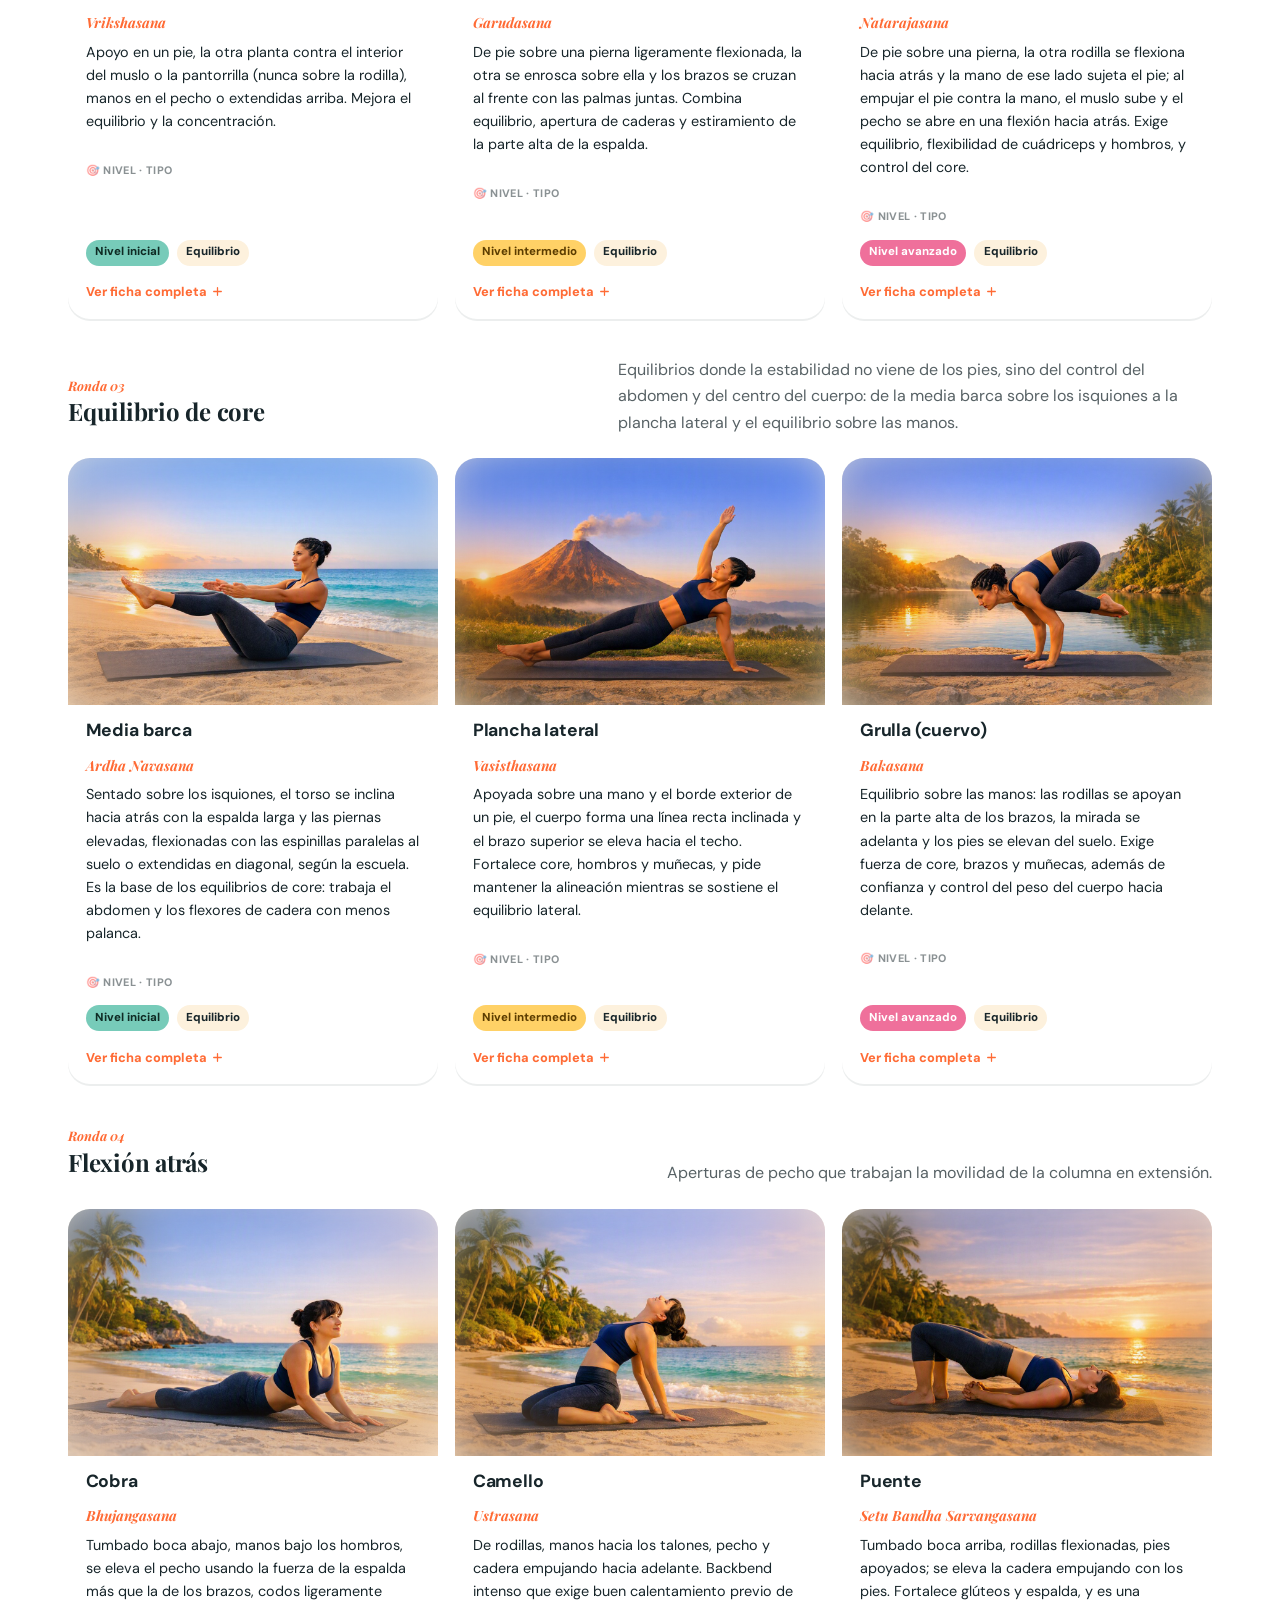
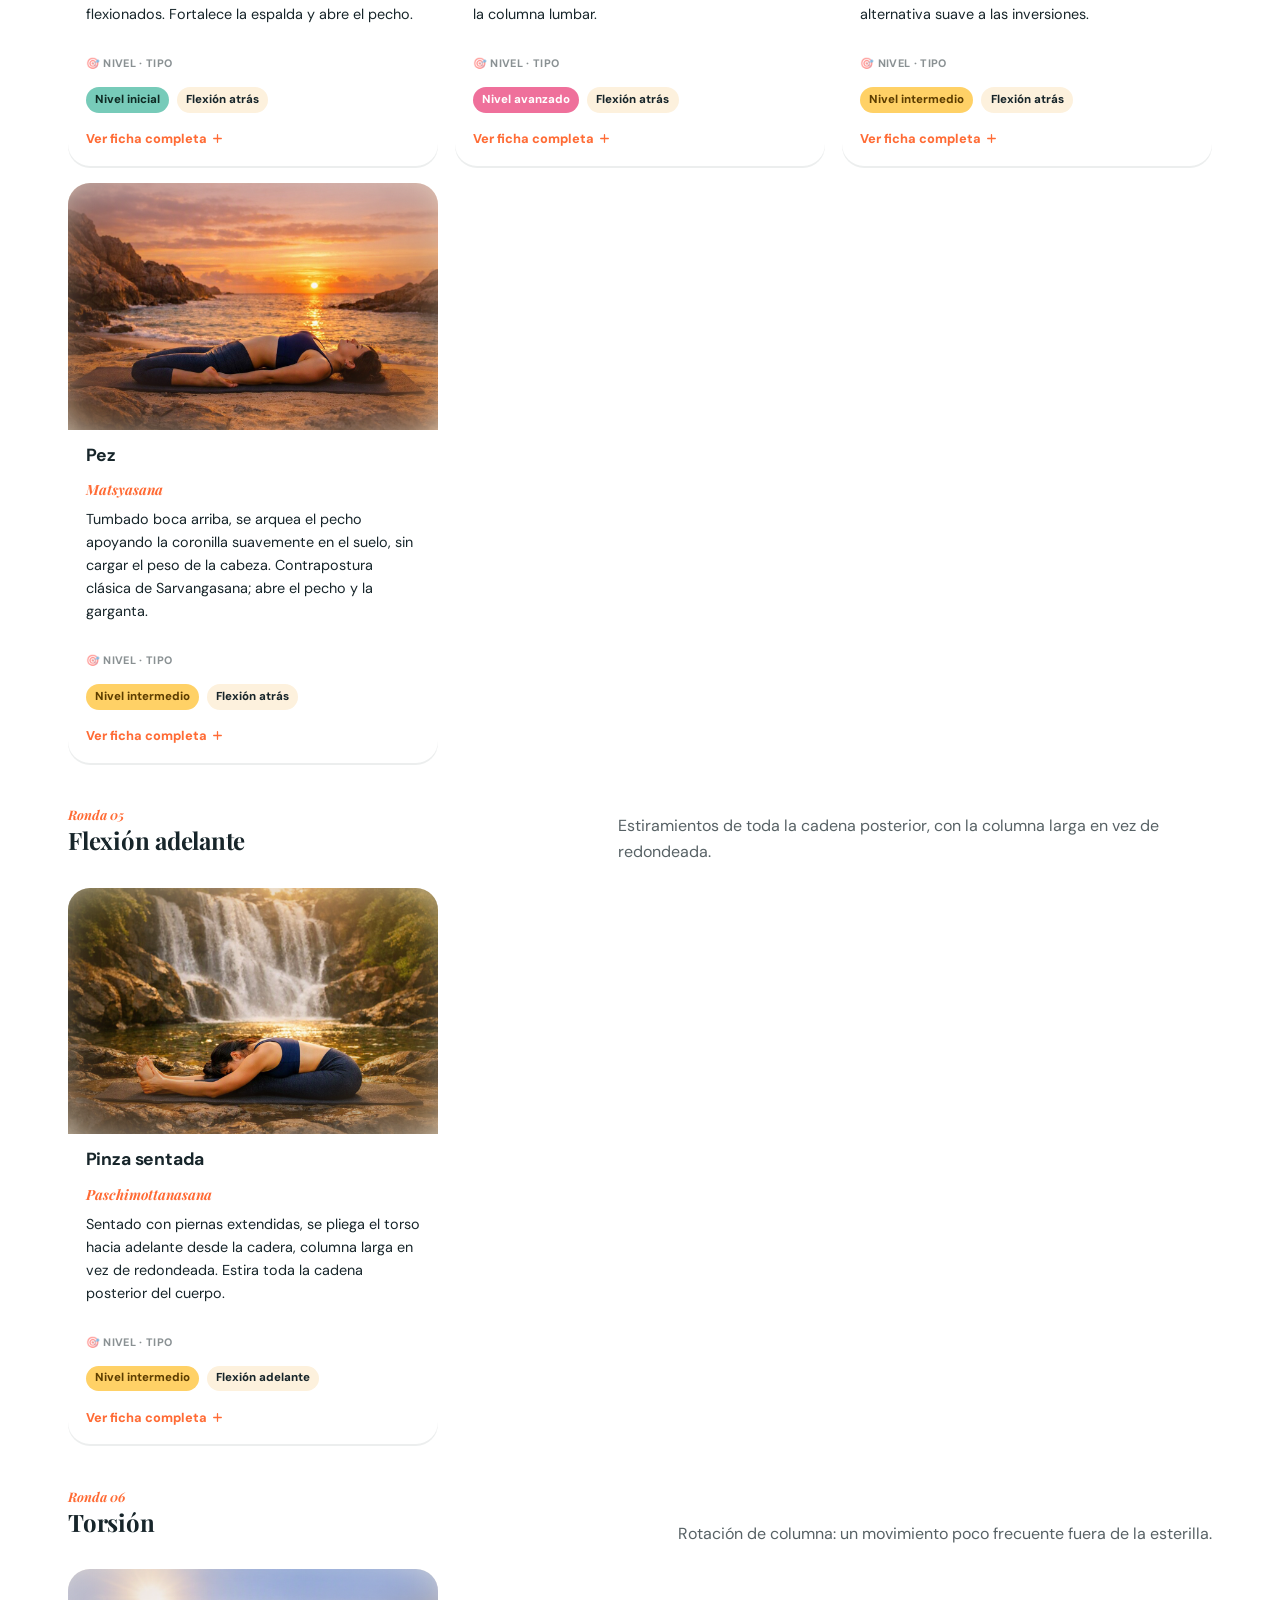
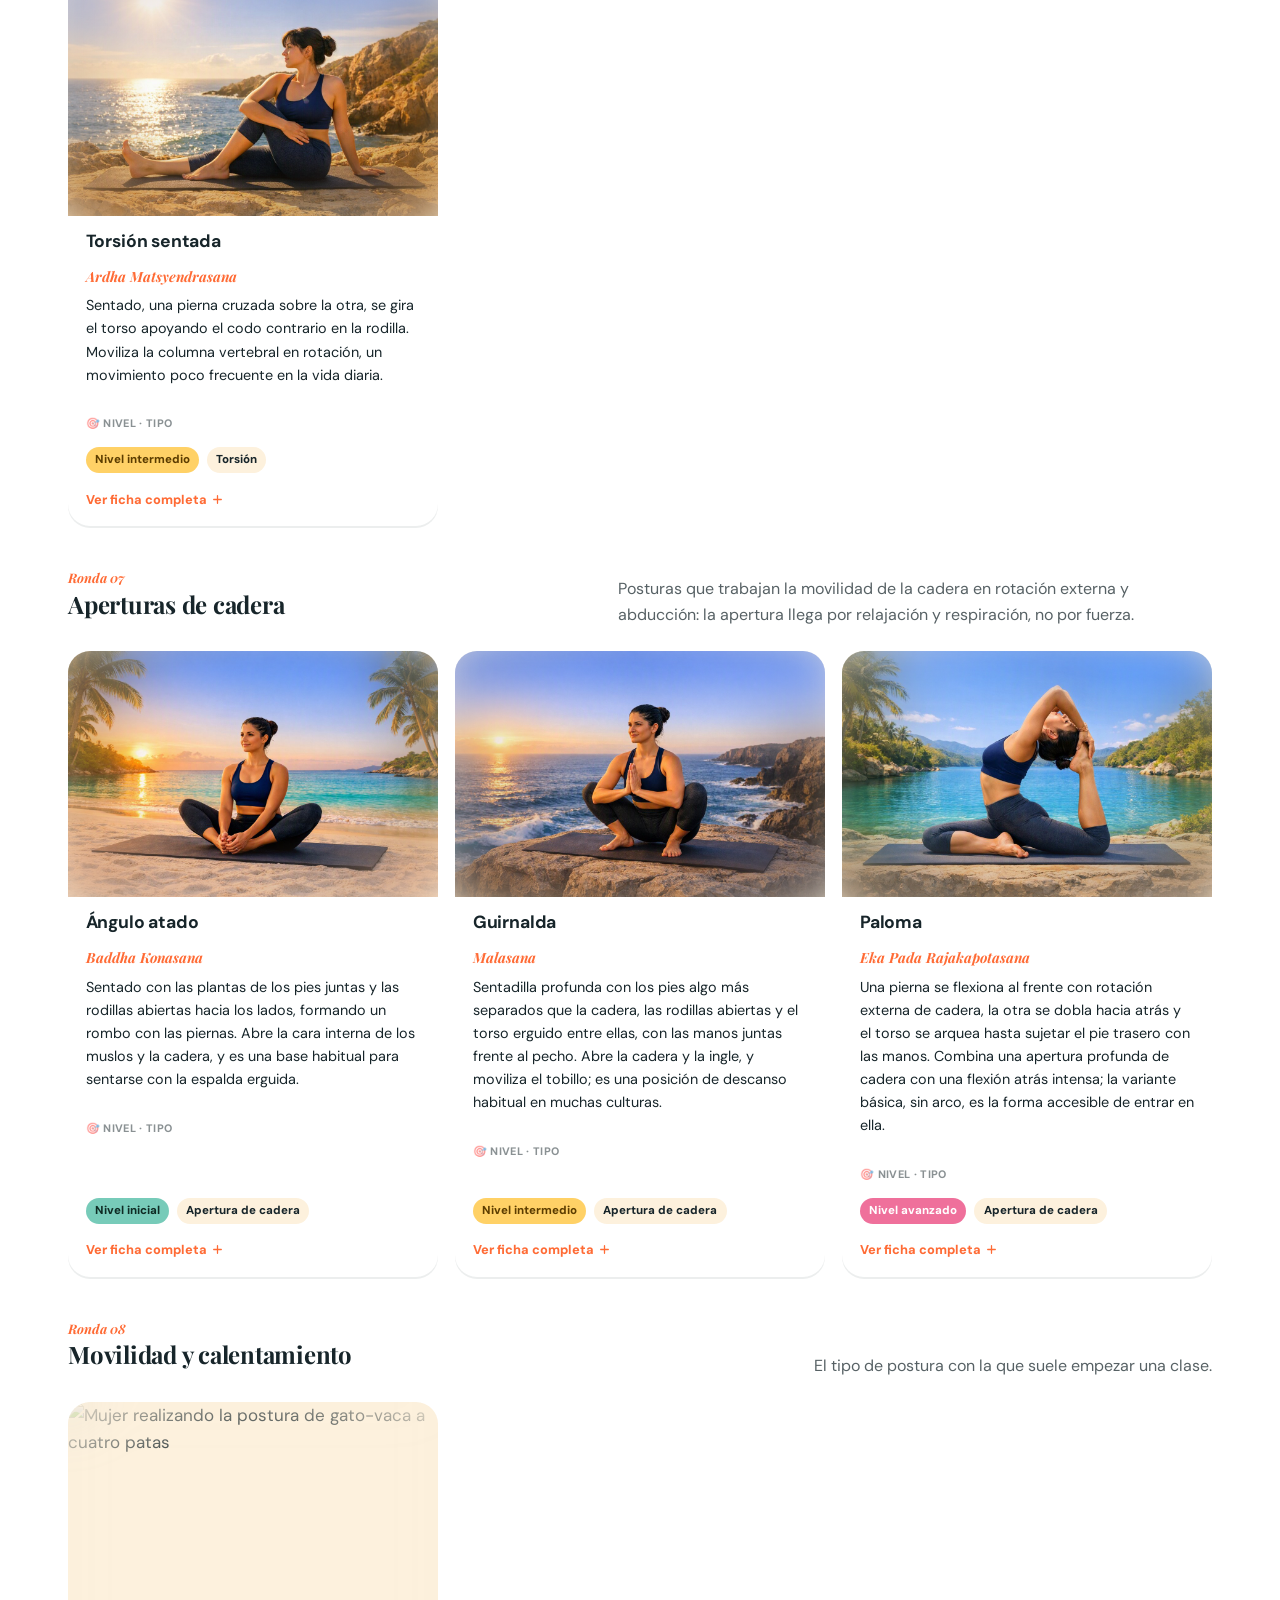
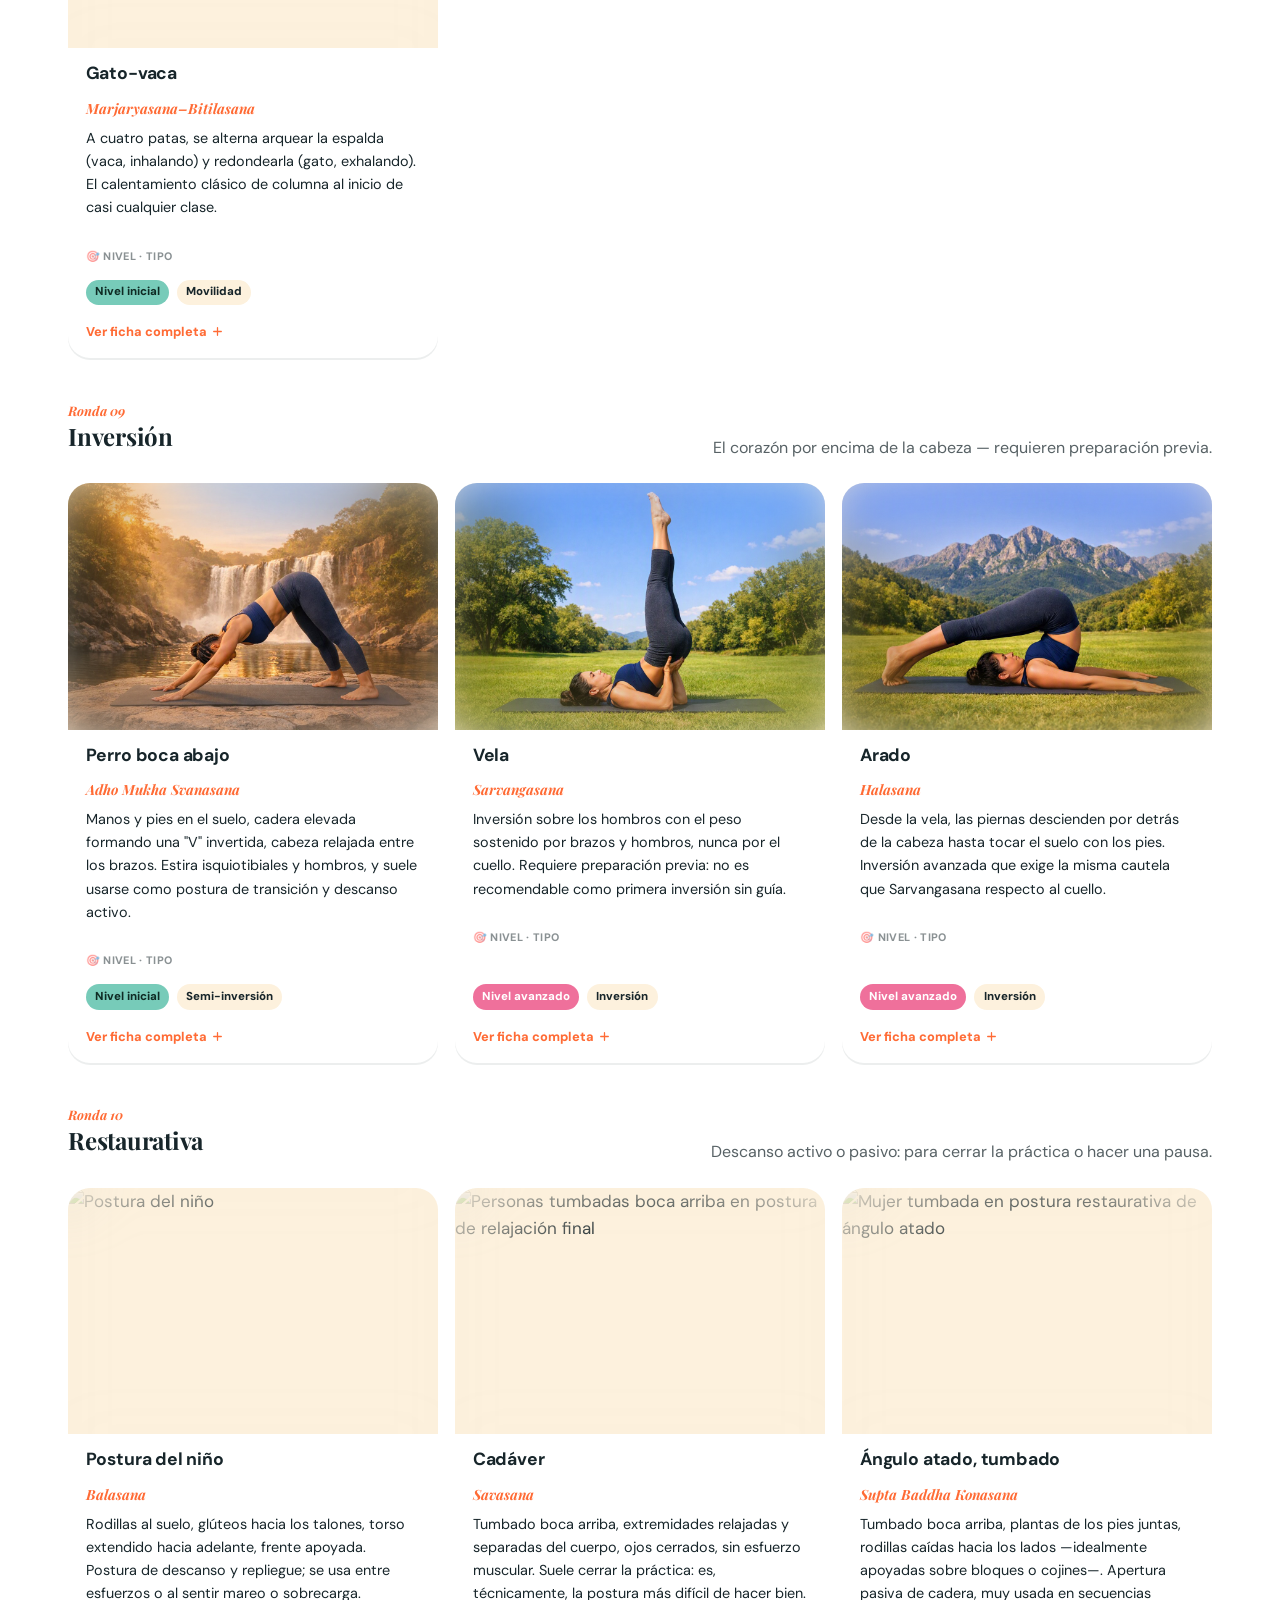
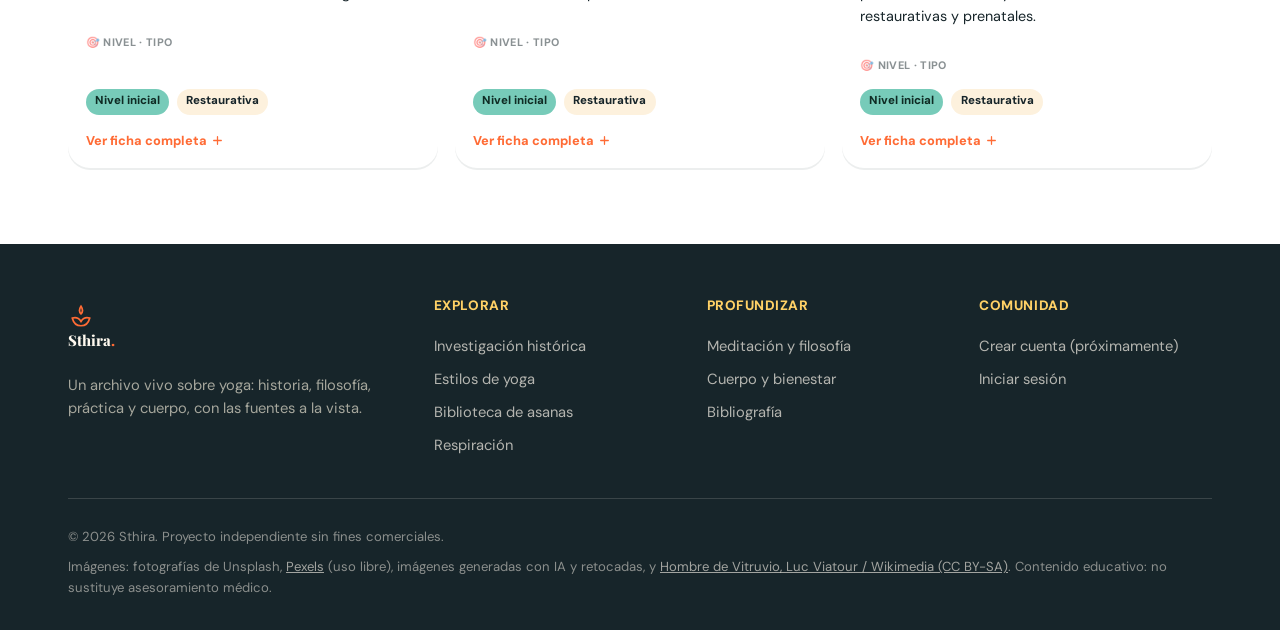
==== commit ede79541: "Anade ocho fotos propias a la biblioteca de asanas - Ardha Matsyendrasana, Bhujangasana, Matsyasana," ====
--- a/asanas.html
+++ b/asanas.html
@@ -18,7 +18,7 @@
 <meta name="twitter:title" content="Biblioteca de asanas — Sthira">
 <meta name="twitter:description" content="Catálogo filtrable de posturas de yoga: nombre sánscrito, familia, nivel, técnica y contraindicaciones.">
 <meta name="twitter:image" content="https://images.unsplash.com/photo-1484452330304-377cdeb05340?auto=format&fit=crop&w=1200&h=630&q=80">
-<link rel="stylesheet" href="css/styles.css?v=20">
+<link rel="stylesheet" href="css/styles.css?v=21">
 </head>
 <body>
 <div class="mesh-bg" aria-hidden="true">
@@ -259,7 +259,7 @@
         </div>
 
 <div class="pose-card" data-tags="pie">
-          <div class="pose-figure pose-photo"><img class="pose-bg" src="https://images.pexels.com/photos/4083052/pexels-photo-4083052.jpeg?auto=compress&cs=tinysrgb&w=600" alt="" aria-hidden="true" loading="lazy"><img class="pose-fg" src="https://images.pexels.com/photos/4083052/pexels-photo-4083052.jpeg?auto=compress&cs=tinysrgb&w=600" alt="Mujer realizando la postura de la silla con brazos elevados" loading="lazy"></div>
+          <div class="pose-figure pose-photo"><img class="pose-bg" src="images/Utkatasana.jpg" alt="" aria-hidden="true" loading="lazy"><img class="pose-fg" src="images/Utkatasana.jpg" alt="Mujer en la postura de la silla con los brazos elevados, frente a un atardecer dorado" loading="lazy"></div>
           <div class="pose-body">
             <h4>Silla</h4>
             <span class="pose-sanskrit">Utkatasana</span>
@@ -296,7 +296,7 @@
         </div>
 
 <div class="pose-card" data-tags="pie adelante">
-          <div class="pose-figure pose-photo"><img class="pose-bg" src="https://images.unsplash.com/photo-1607914660217-754fdd90041d?auto=format&fit=crop&w=600&q=80" alt="" aria-hidden="true" loading="lazy"><img class="pose-fg" src="https://images.unsplash.com/photo-1607914660217-754fdd90041d?auto=format&fit=crop&w=600&q=80" alt="Flexión de pie" loading="lazy"></div>
+          <div class="pose-figure pose-photo"><img class="pose-bg" src="images/Uttanasana.jpg" alt="" aria-hidden="true" loading="lazy"><img class="pose-fg" src="images/Uttanasana.jpg" alt="Mujer en flexión de pie hacia delante sobre una esterilla en un prado con montañas al fondo" loading="lazy"></div>
           <div class="pose-body">
             <h4>Flexión de pie</h4>
             <span class="pose-sanskrit">Uttanasana</span>
@@ -594,7 +594,7 @@
         <div class="grid grid-3">
 
 <div class="pose-card" data-tags="atras">
-          <div class="pose-figure pose-photo"><img class="pose-bg" src="https://images.pexels.com/photos/17440608/pexels-photo-17440608.jpeg?auto=compress&cs=tinysrgb&w=600" alt="" aria-hidden="true" loading="lazy"><img class="pose-fg" src="https://images.pexels.com/photos/17440608/pexels-photo-17440608.jpeg?auto=compress&cs=tinysrgb&w=600" alt="Mujer realizando la postura de la cobra sobre una esterilla" loading="lazy"></div>
+          <div class="pose-figure pose-photo"><img class="pose-bg" src="images/Bhujangasana.jpg" alt="" aria-hidden="true" loading="lazy"><img class="pose-fg" src="images/Bhujangasana.jpg" alt="Mujer en la postura de la cobra sobre una esterilla en una playa con palmeras al atardecer" loading="lazy"></div>
           <div class="pose-body">
             <h4>Cobra</h4>
             <span class="pose-sanskrit">Bhujangasana</span>
@@ -631,7 +631,7 @@
         </div>
 
 <div class="pose-card" data-tags="atras">
-          <div class="pose-figure pose-photo"><img class="pose-bg" src="https://images.pexels.com/photos/3823084/pexels-photo-3823084.jpeg?auto=compress&cs=tinysrgb&w=600" alt="" aria-hidden="true" loading="lazy"><img class="pose-fg" src="https://images.pexels.com/photos/3823084/pexels-photo-3823084.jpeg?auto=compress&cs=tinysrgb&w=600" alt="Mujer realizando la postura del camello sobre una esterilla" loading="lazy"></div>
+          <div class="pose-figure pose-photo"><img class="pose-bg" src="images/Ustrasana.jpg" alt="" aria-hidden="true" loading="lazy"><img class="pose-fg" src="images/Ustrasana.jpg" alt="Mujer arrodillada en la postura del camello, arqueando la espalda en una playa al atardecer" loading="lazy"></div>
           <div class="pose-body">
             <h4>Camello</h4>
             <span class="pose-sanskrit">Ustrasana</span>
@@ -668,7 +668,7 @@
         </div>
 
 <div class="pose-card" data-tags="atras restaurativa">
-          <div class="pose-figure pose-photo"><img class="pose-bg" src="https://images.pexels.com/photos/4534643/pexels-photo-4534643.jpeg?auto=compress&cs=tinysrgb&w=600" alt="" aria-hidden="true" loading="lazy"><img class="pose-fg" src="https://images.pexels.com/photos/4534643/pexels-photo-4534643.jpeg?auto=compress&cs=tinysrgb&w=600" alt="Mujer realizando la postura del puente en una esterilla" loading="lazy"></div>
+          <div class="pose-figure pose-photo"><img class="pose-bg" src="images/SetuBandhaSarvangasana.jpg" alt="" aria-hidden="true" loading="lazy"><img class="pose-fg" src="images/SetuBandhaSarvangasana.jpg" alt="Mujer en la postura del puente sobre una esterilla en una playa al atardecer" loading="lazy"></div>
           <div class="pose-body">
             <h4>Puente</h4>
             <span class="pose-sanskrit">Setu Bandha Sarvangasana</span>
@@ -705,7 +705,7 @@
         </div>
 
 <div class="pose-card" data-tags="atras">
-          <div class="pose-figure pose-photo"><img class="pose-bg" src="https://images.pexels.com/photos/3822584/pexels-photo-3822584.jpeg?auto=compress&cs=tinysrgb&w=600" alt="" aria-hidden="true" loading="lazy"><img class="pose-fg" src="https://images.pexels.com/photos/3822584/pexels-photo-3822584.jpeg?auto=compress&cs=tinysrgb&w=600" alt="Mujer realizando la postura del pez arqueando el pecho" loading="lazy"></div>
+          <div class="pose-figure pose-photo"><img class="pose-bg" src="images/Matsyasana.jpg" alt="" aria-hidden="true" loading="lazy"><img class="pose-fg" src="images/Matsyasana.jpg" alt="Mujer tumbada en la postura del pez con el pecho arqueado, en una playa al atardecer" loading="lazy"></div>
           <div class="pose-body">
             <h4>Pez</h4>
             <span class="pose-sanskrit">Matsyasana</span>
@@ -755,7 +755,7 @@
         <div class="grid grid-3">
 
 <div class="pose-card" data-tags="sentada adelante">
-          <div class="pose-figure pose-photo"><img class="pose-bg" src="https://images.pexels.com/photos/7592744/pexels-photo-7592744.jpeg?auto=compress&cs=tinysrgb&w=600" alt="" aria-hidden="true" loading="lazy"><img class="pose-fg" src="https://images.pexels.com/photos/7592744/pexels-photo-7592744.jpeg?auto=compress&cs=tinysrgb&w=600" alt="Mujer realizando una flexión sentada hacia adelante" loading="lazy"></div>
+          <div class="pose-figure pose-photo"><img class="pose-bg" src="images/Paschimottanasana.jpg" alt="" aria-hidden="true" loading="lazy"><img class="pose-fg" src="images/Paschimottanasana.jpg" alt="Mujer en flexión sentada hacia delante frente a una cascada" loading="lazy"></div>
           <div class="pose-body">
             <h4>Pinza sentada</h4>
             <span class="pose-sanskrit">Paschimottanasana</span>
@@ -805,7 +805,7 @@
         <div class="grid grid-3">
 
 <div class="pose-card" data-tags="sentada torsion">
-          <div class="pose-figure pose-photo"><img class="pose-bg" src="https://images.pexels.com/photos/4534688/pexels-photo-4534688.jpeg?auto=compress&cs=tinysrgb&w=600" alt="" aria-hidden="true" loading="lazy"><img class="pose-fg" src="https://images.pexels.com/photos/4534688/pexels-photo-4534688.jpeg?auto=compress&cs=tinysrgb&w=600" alt="Mujer realizando una torsión de yoga sentada" loading="lazy"></div>
+          <div class="pose-figure pose-photo"><img class="pose-bg" src="images/ArdhaMatsyendrasana.jpg" alt="" aria-hidden="true" loading="lazy"><img class="pose-fg" src="images/ArdhaMatsyendrasana.jpg" alt="Mujer en torsión sentada sobre una roca frente al mar al atardecer" loading="lazy"></div>
           <div class="pose-body">
             <h4>Torsión sentada</h4>
             <span class="pose-sanskrit">Ardha Matsyendrasana</span>
@@ -1306,6 +1306,6 @@
 </footer>
 
 <script src="js/posephotos.js"></script>
-<script src="js/main.js?v=20"></script>
+<script src="js/main.js?v=21"></script>
 </body>
 </html>
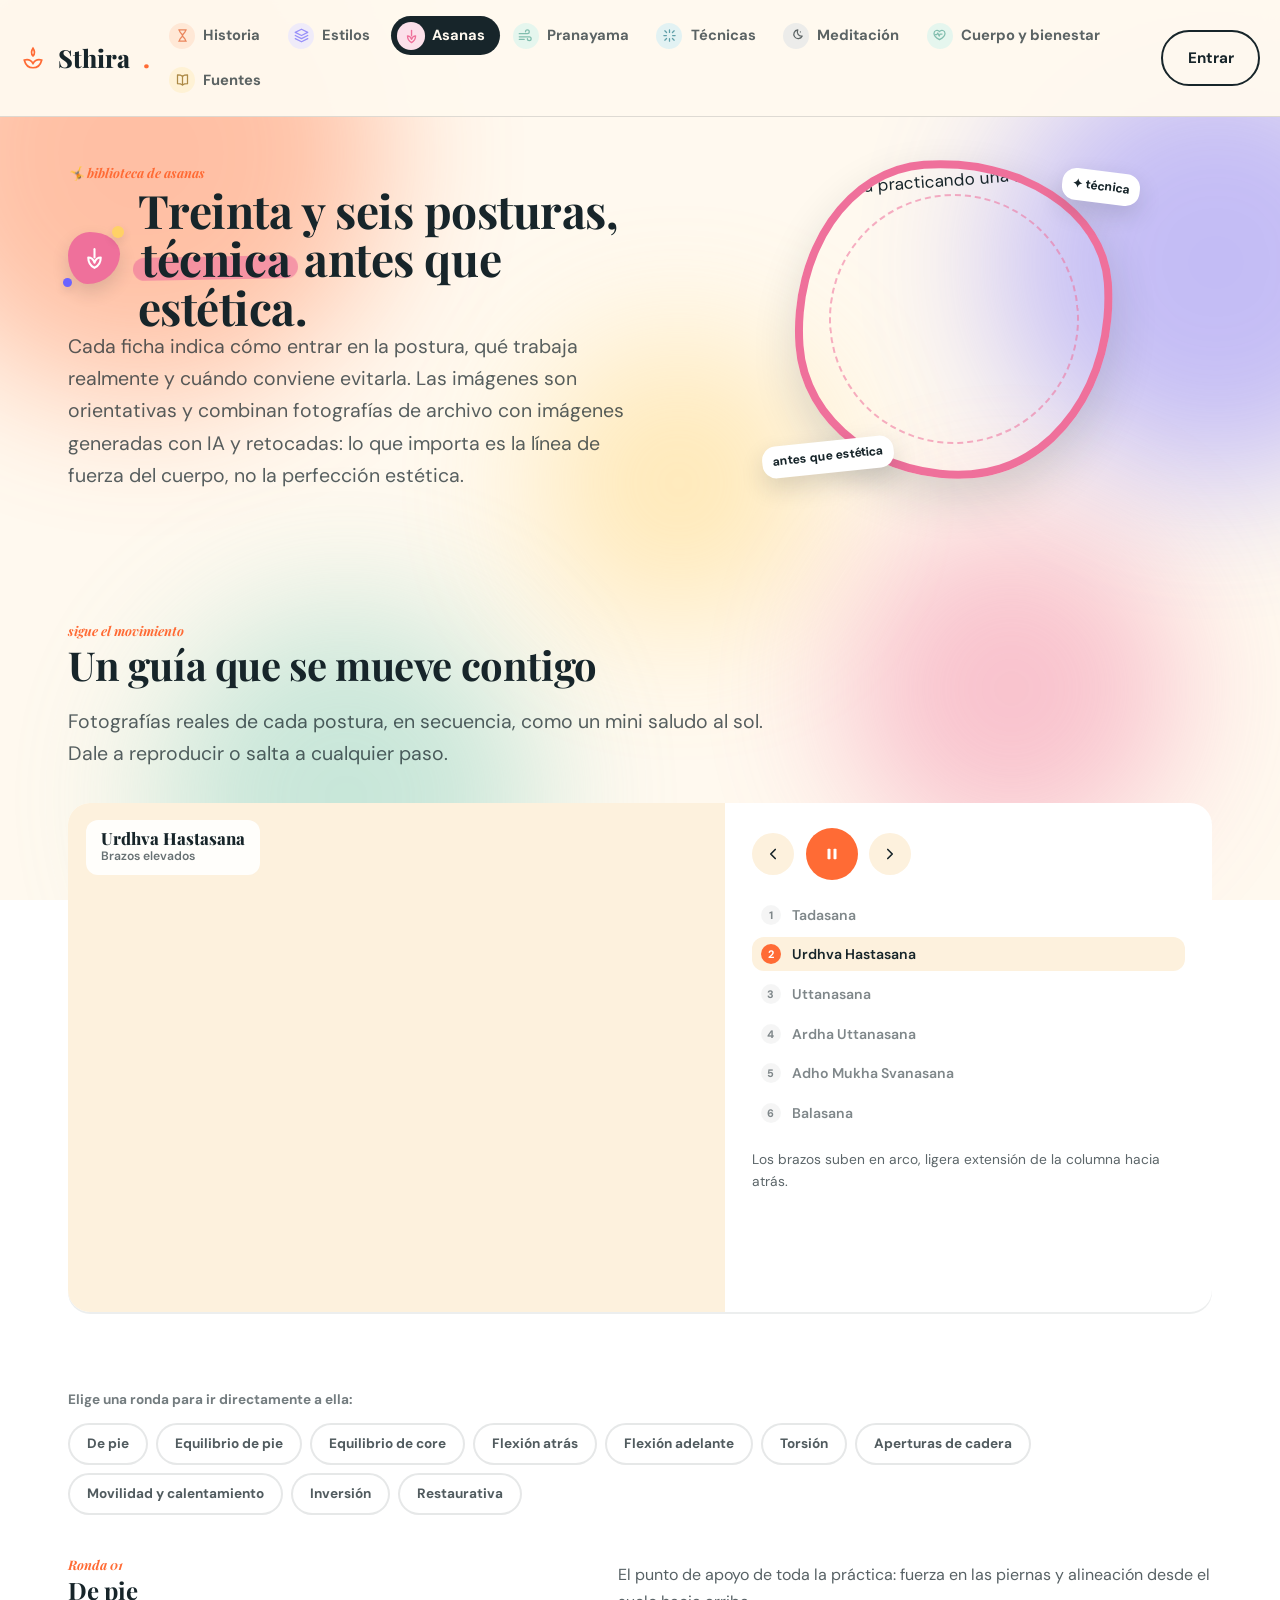
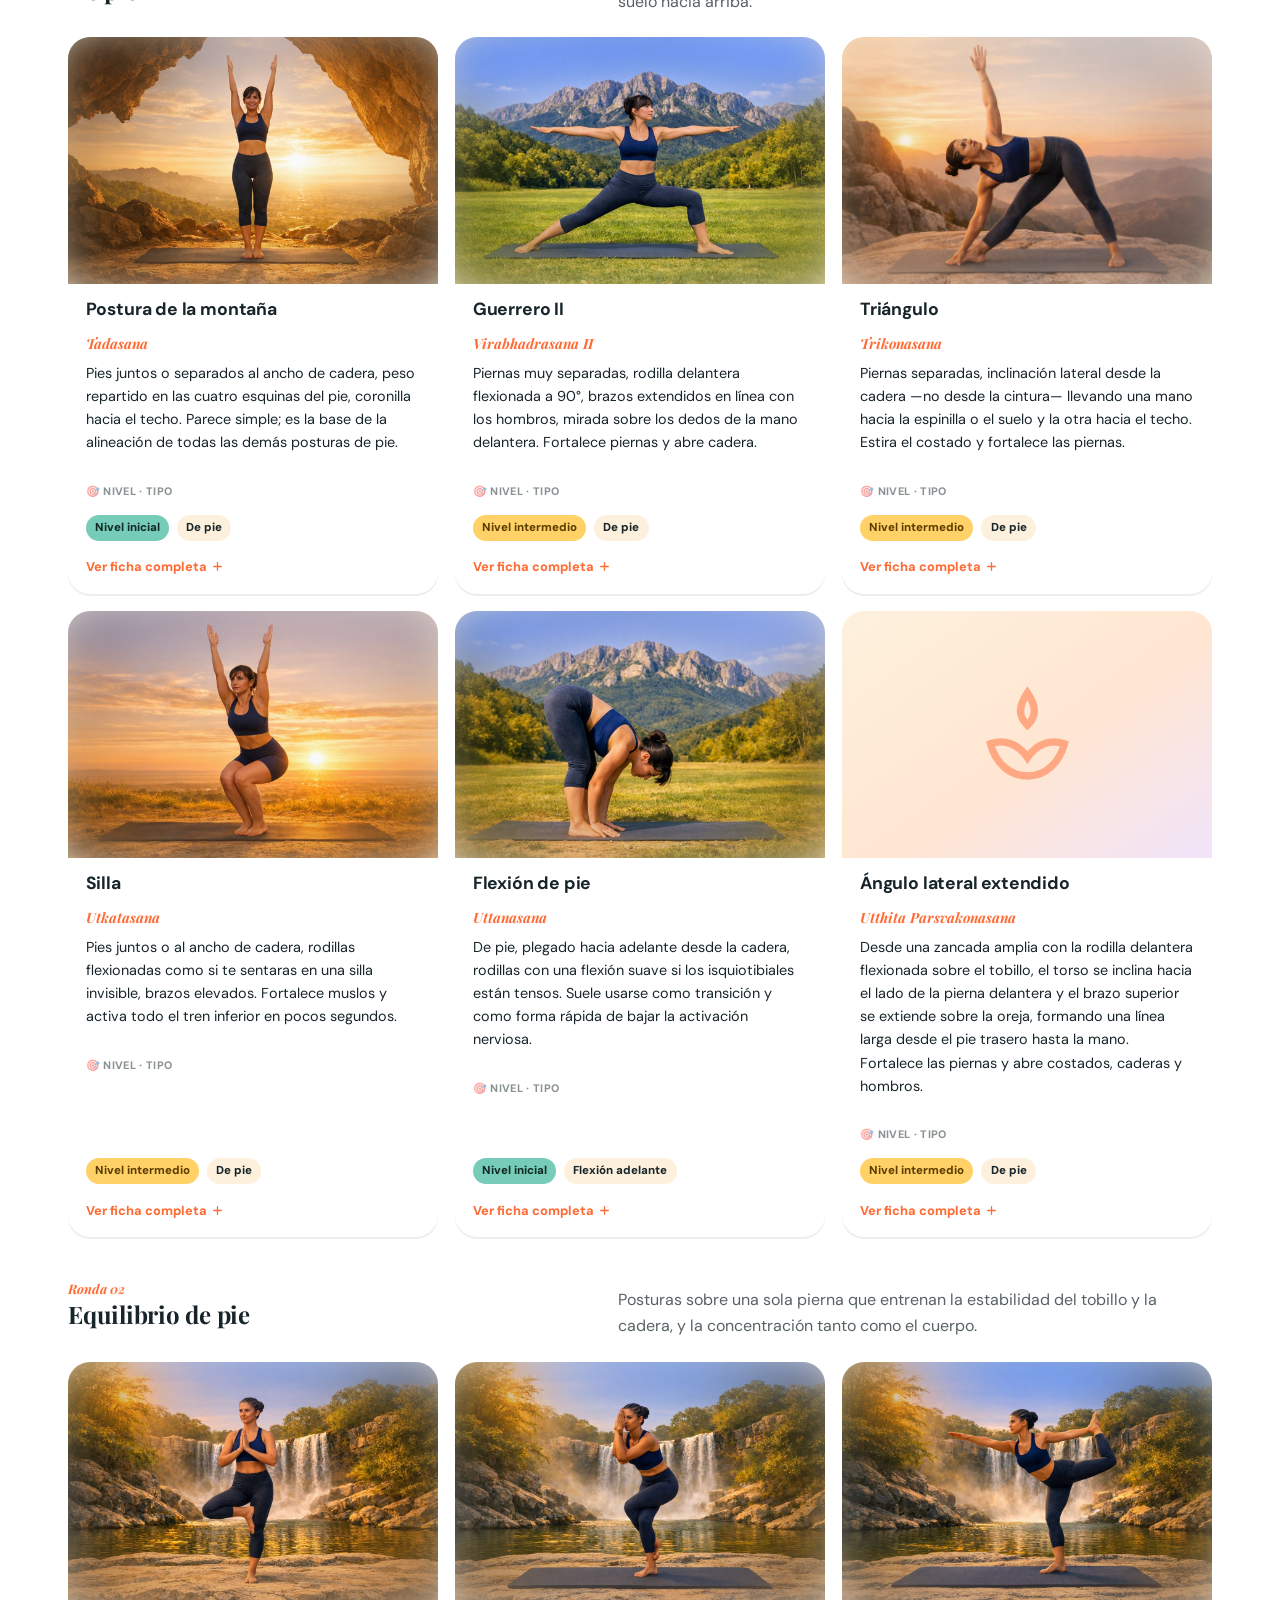
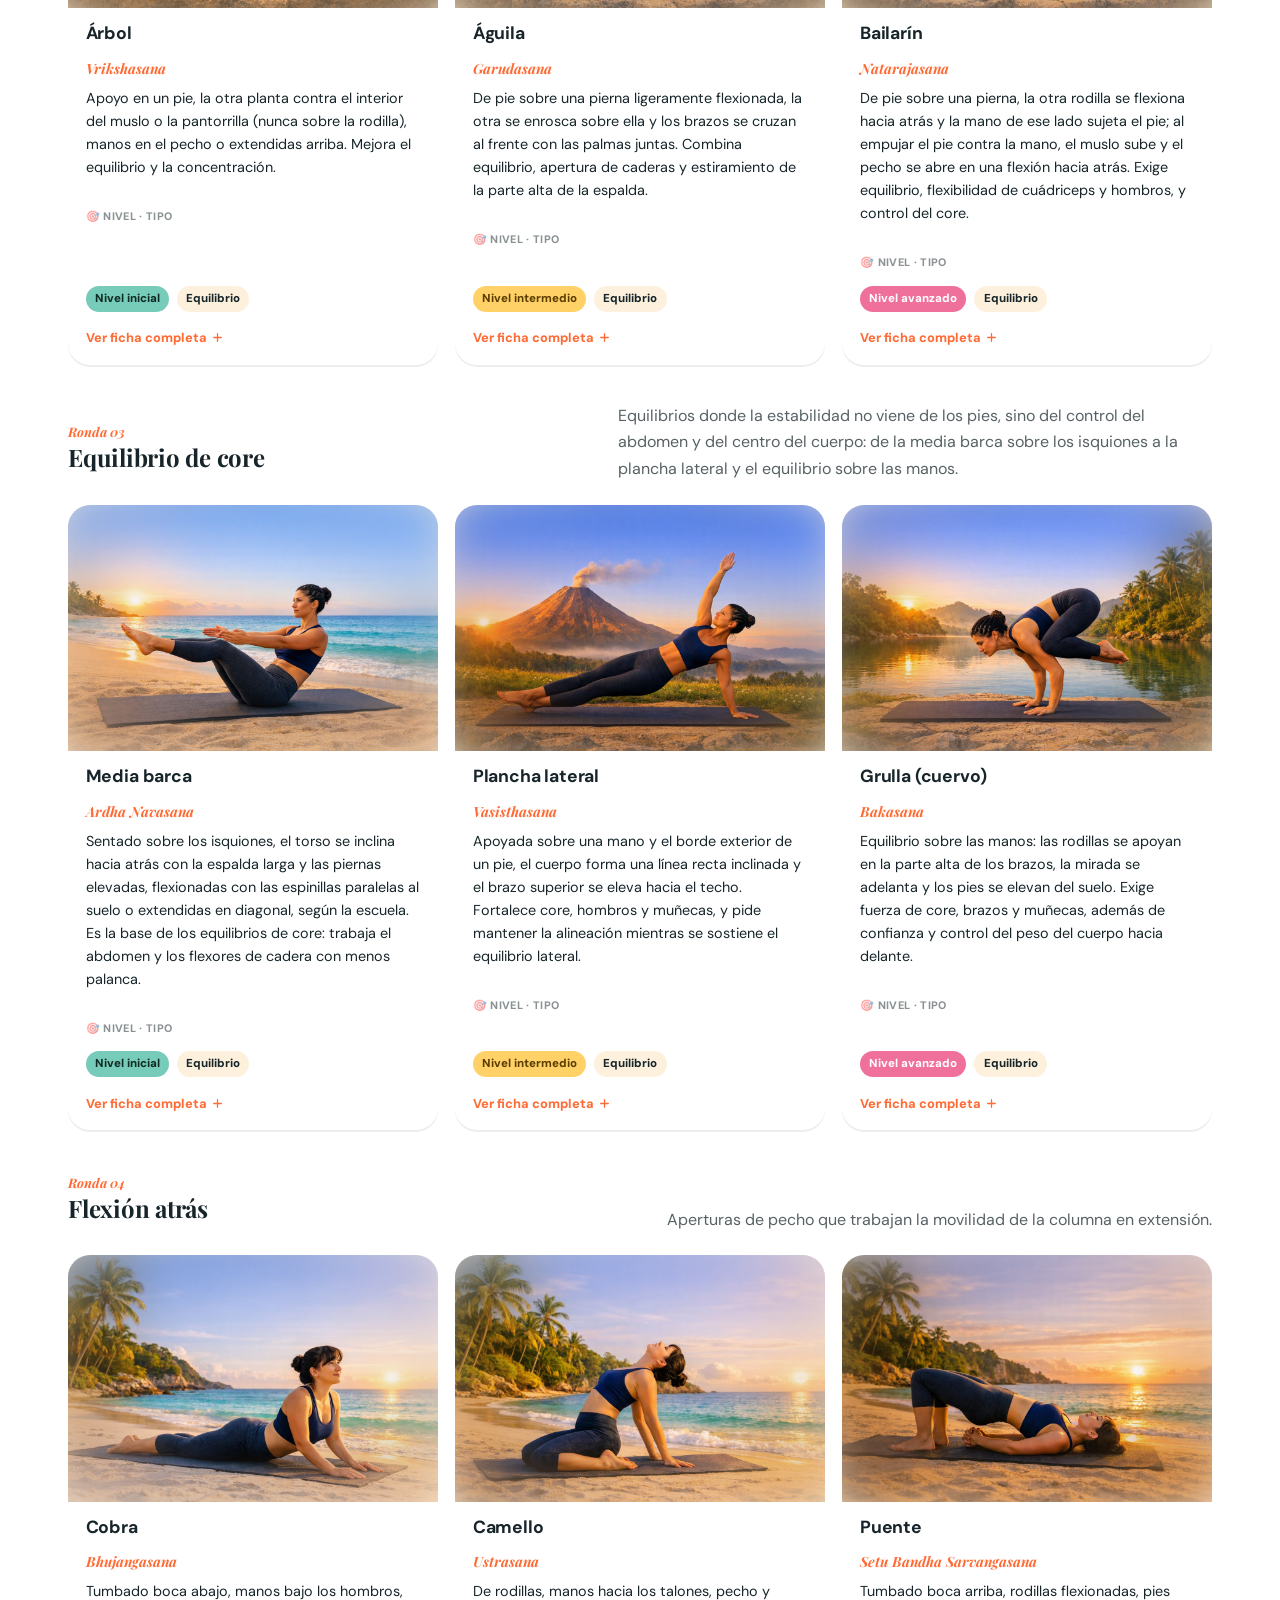
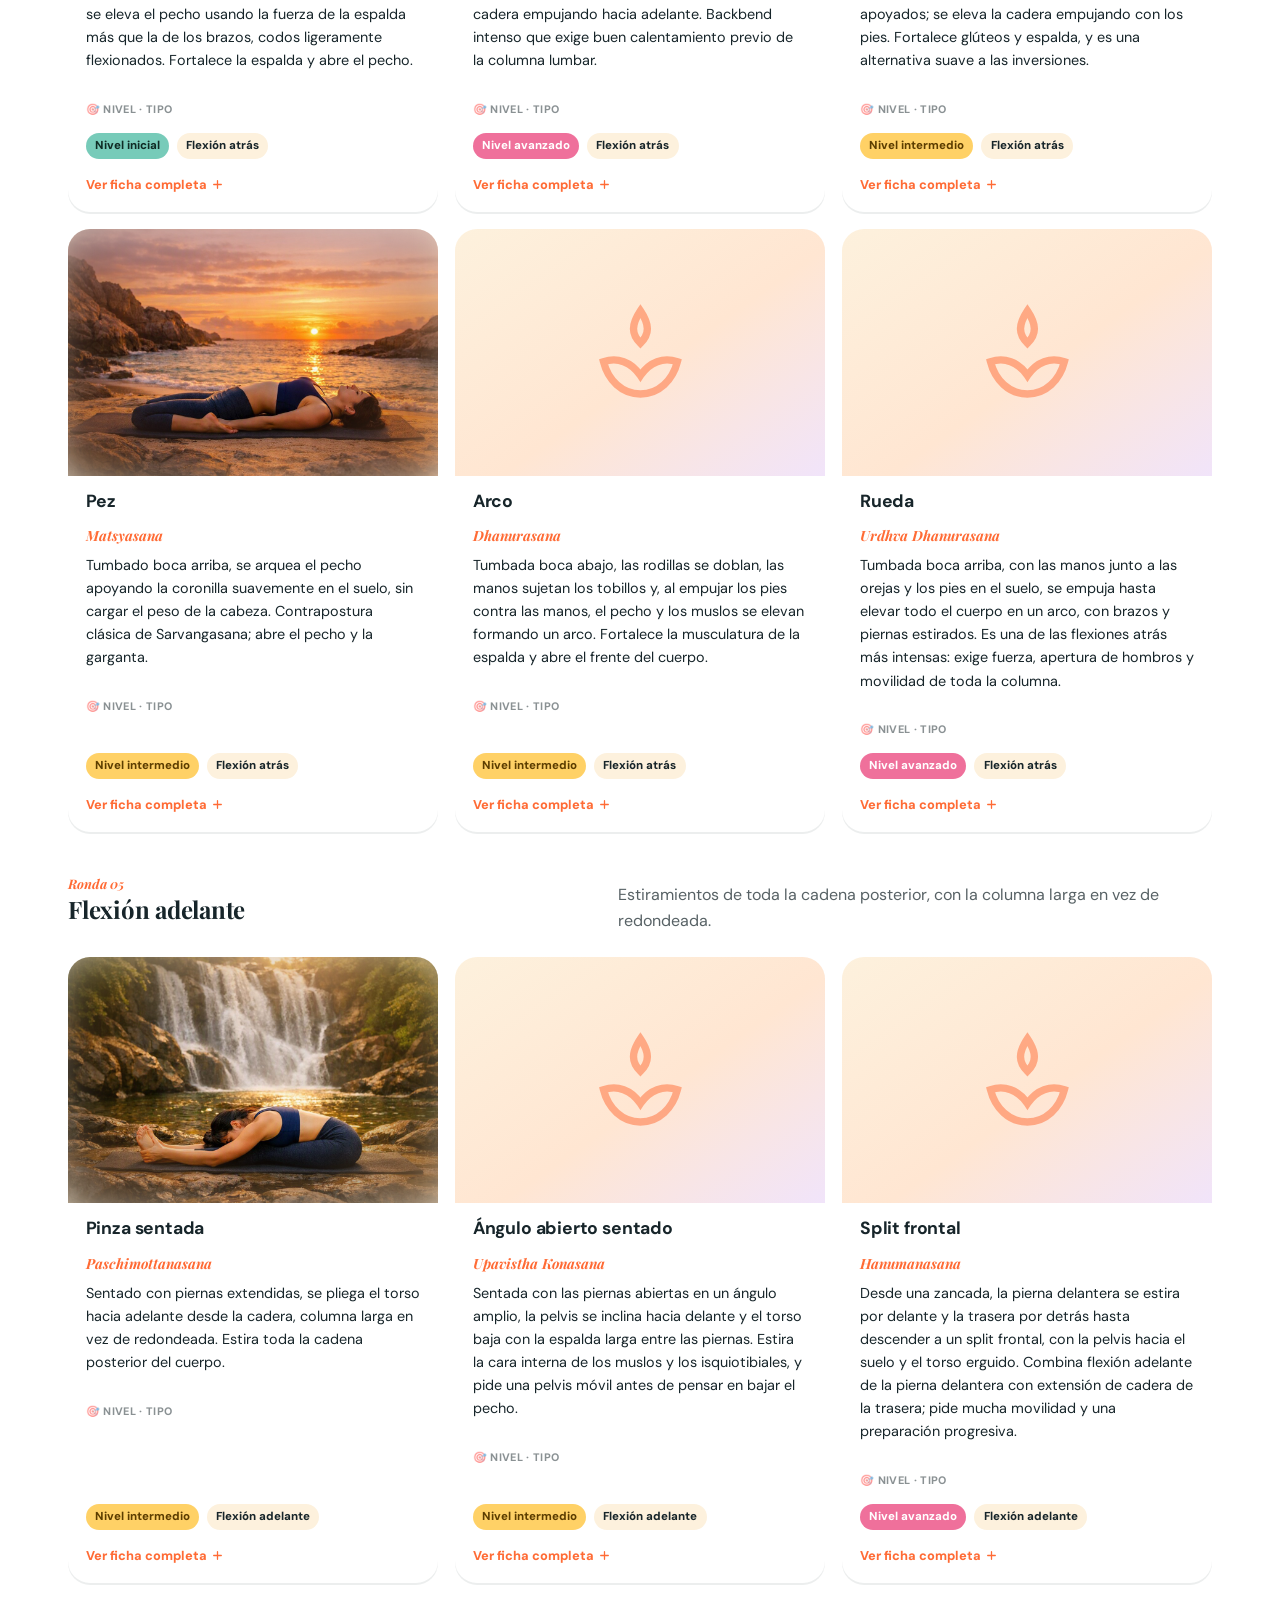
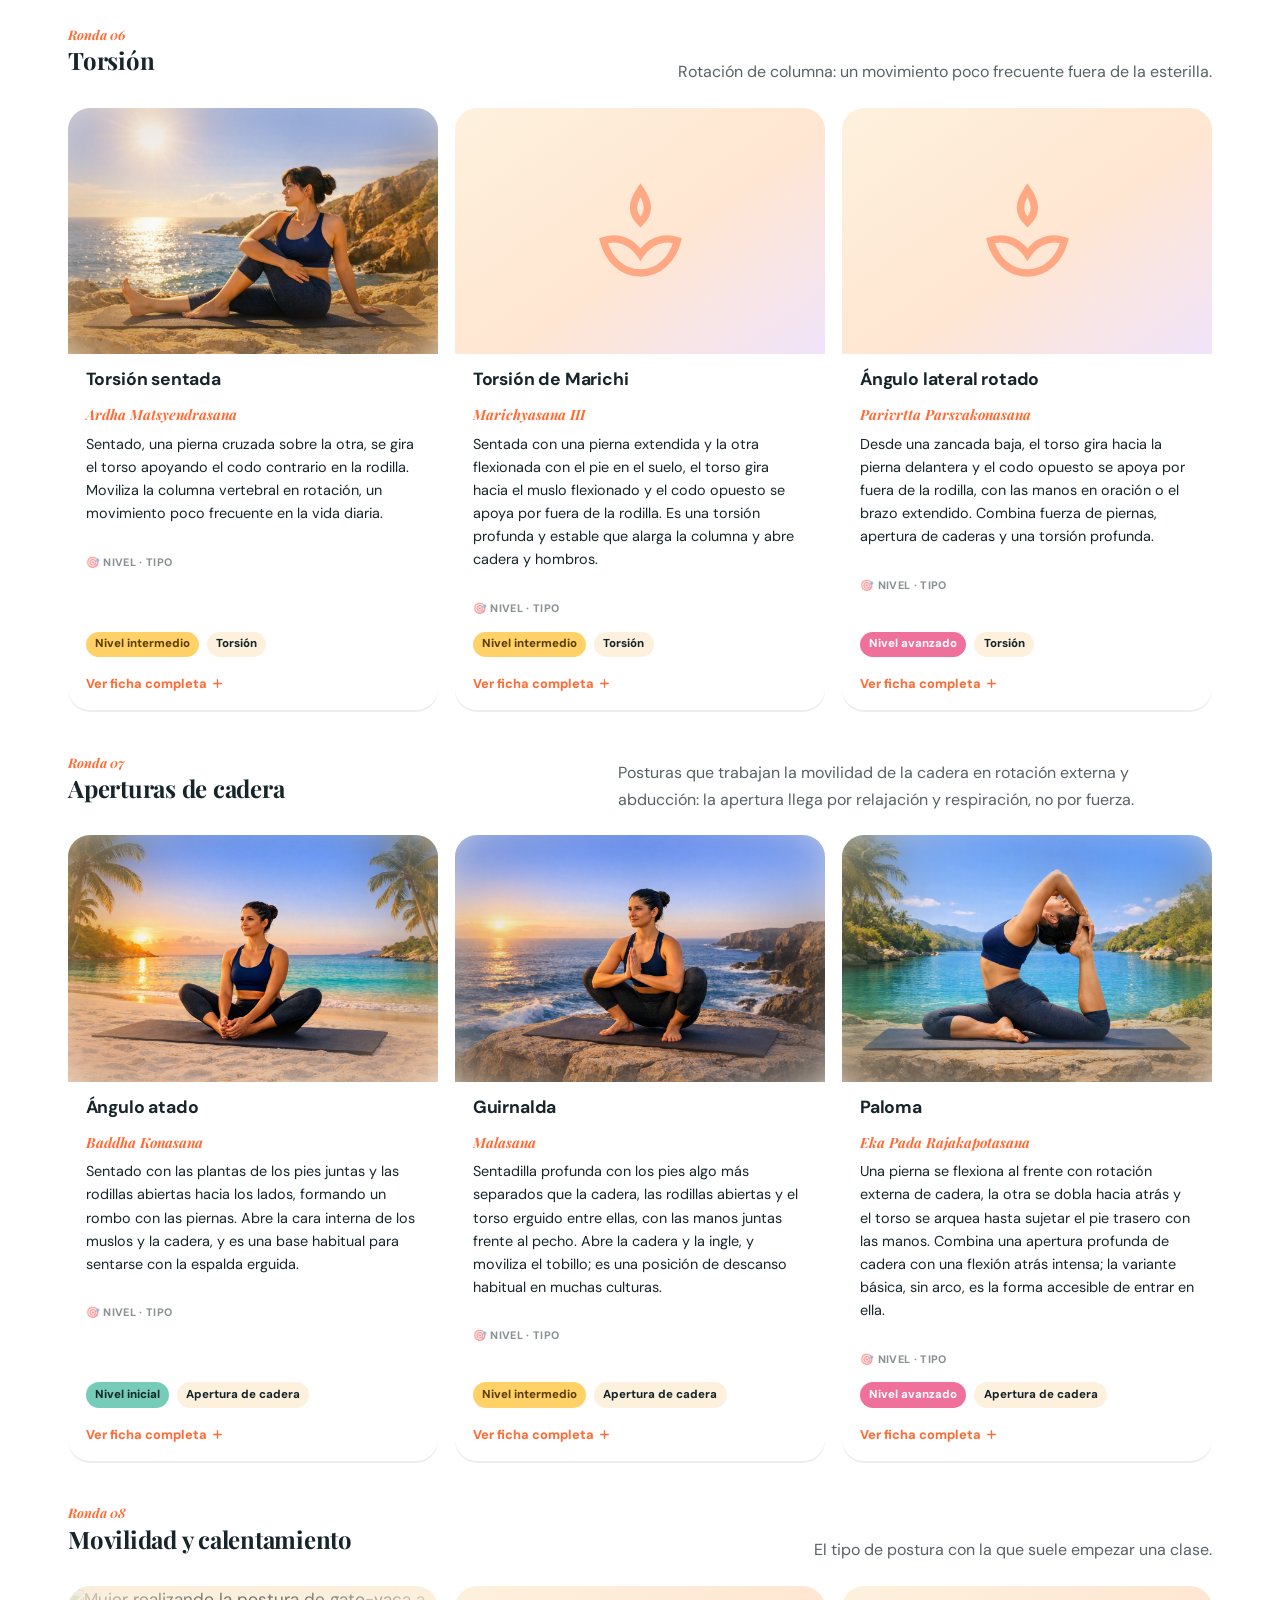
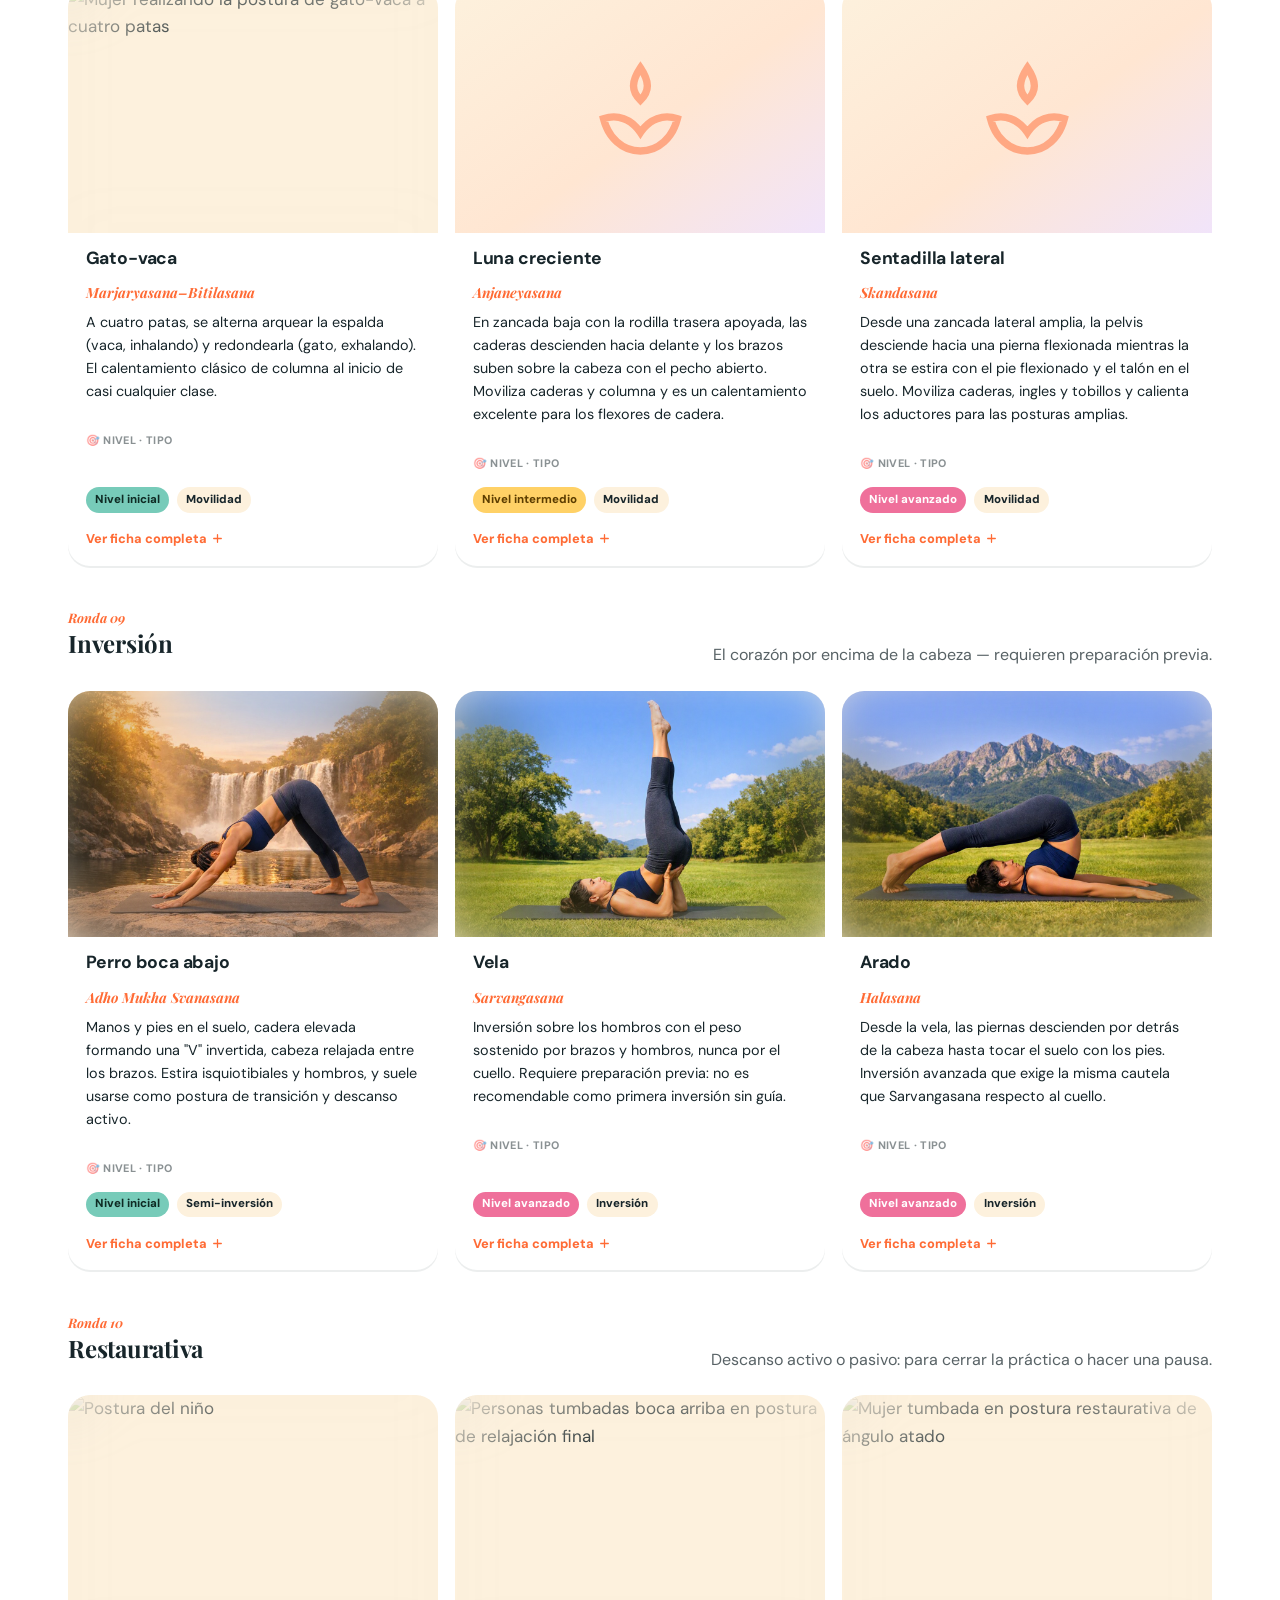
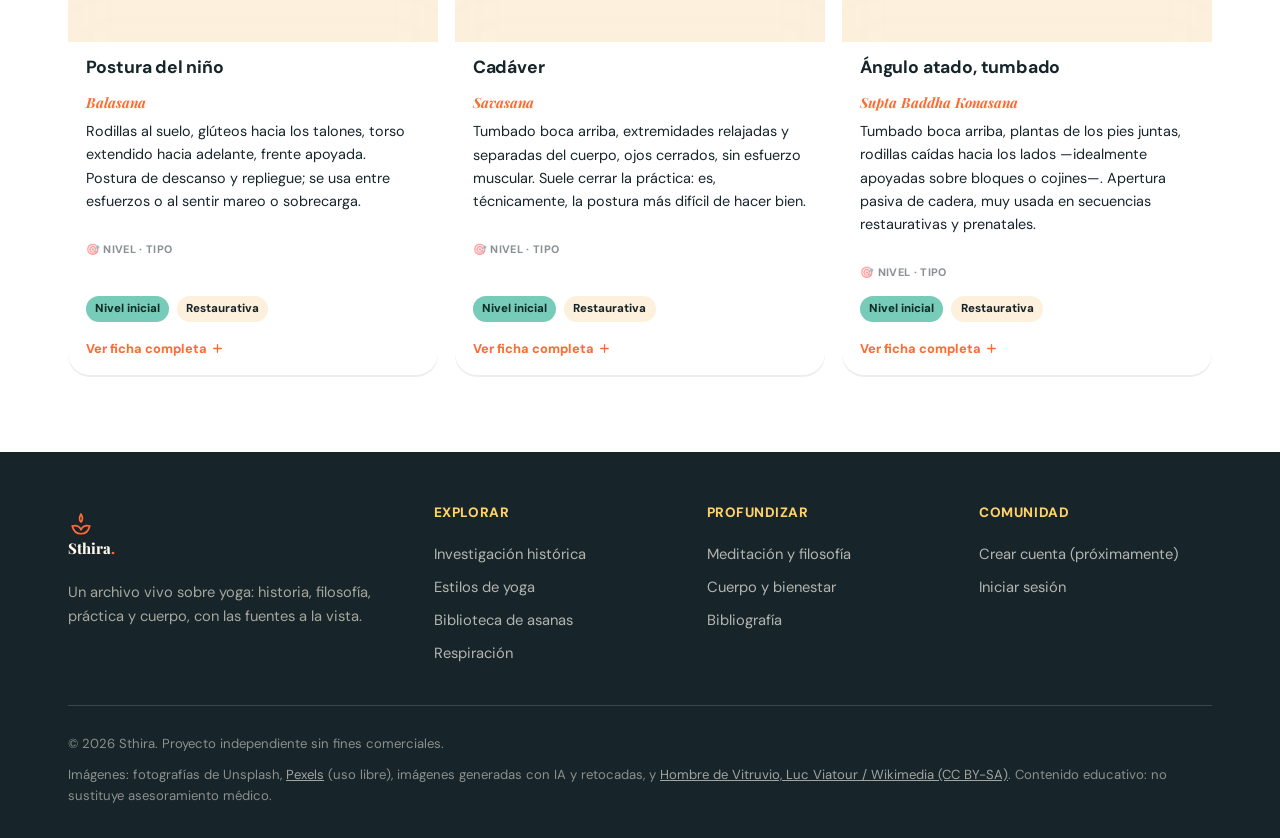
==== commit 14a95fe9: "Anade nueve fichas de asanas intermedias y avanzadas pendientes de foto - De pie: Utthita Parsvakona" ====
--- a/asanas.html
+++ b/asanas.html
@@ -18,7 +18,7 @@
 <meta name="twitter:title" content="Biblioteca de asanas — Sthira">
 <meta name="twitter:description" content="Catálogo filtrable de posturas de yoga: nombre sánscrito, familia, nivel, técnica y contraindicaciones.">
 <meta name="twitter:image" content="https://images.unsplash.com/photo-1484452330304-377cdeb05340?auto=format&fit=crop&w=1200&h=630&q=80">
-<link rel="stylesheet" href="css/styles.css?v=21">
+<link rel="stylesheet" href="css/styles.css?v=22">
 </head>
 <body>
 <div class="mesh-bg" aria-hidden="true">
@@ -64,7 +64,7 @@
           <span class="sticker-dot" style="width:12px;height:12px; background:var(--yellow); top:-6px; right:-4px;"></span>
           <span class="sticker-dot" style="width:9px;height:9px; background:var(--purple); bottom:-3px; left:-5px; animation-delay:-1.4s;"></span>
         </div>
-        <h1>Veintisiete posturas, <span class="marker" style="--mk:var(--pink)">técnica</span> antes que estética.</h1>
+        <h1>Treinta y seis posturas, <span class="marker" style="--mk:var(--pink)">técnica</span> antes que estética.</h1>
       </div>
       <p class="lede">Cada ficha indica cómo entrar en la postura, qué trabaja realmente y cuándo conviene evitarla. Las imágenes son orientativas y combinan fotografías de archivo con imágenes generadas con IA y retocadas: lo que importa es la línea de fuerza del cuerpo, no la perfección estética.</p>
       </div>
@@ -332,6 +332,43 @@
           </div>
         </div>
 
+<div class="pose-card" data-tags="pie">
+          <div class="pose-figure pose-placeholder" role="img" aria-label="Imagen de la postura en preparación"><svg class="pose-mark" viewBox="0 0 24 24" fill="none" stroke="currentColor" stroke-width="1.6" aria-hidden="true"><path d="M12 3c-2 3-2 5 0 7 2-2 2-4 0-7Z"/><path d="M4 14c3-1 6 0 8 3 2-3 5-4 8-3-1 4-4 7-8 7s-7-3-8-7Z"/></svg></div>
+          <div class="pose-body">
+            <h4>Ángulo lateral extendido</h4>
+            <span class="pose-sanskrit">Utthita Parsvakonasana</span>
+            <p>Desde una zancada amplia con la rodilla delantera flexionada sobre el tobillo, el torso se inclina hacia el lado de la pierna delantera y el brazo superior se extiende sobre la oreja, formando una línea larga desde el pie trasero hasta la mano. Fortalece las piernas y abre costados, caderas y hombros.</p>
+            <span class="meta-label">🎯 Nivel · Tipo</span>
+            <div class="pose-meta">
+              <span class="chip level-2">Nivel intermedio</span>
+              <span class="chip">De pie</span>
+            </div>
+          <button class="pose-more" aria-expanded="false"><span class="pose-more-label">Ver ficha completa</span><svg viewBox="0 0 24 24" fill="none" stroke="currentColor" stroke-width="2.4" stroke-linecap="round"><path d="M12 5v14M5 12h14"/></svg></button>
+          <dl class="pose-detail">
+            <dt>🔤 Pronunciación</dt>
+            <dd>oot-TEE-tah parsh-vah-ko-NAH-sah-nah («utthita»: extendido; «parshva»: lado; «kona»: ángulo)</dd>
+            <dt>🌱 Beneficios / objetivos</dt>
+            <dd>Fortalece cuádriceps, glúteos y aductores; estira el lateral del tronco, los isquiotibiales, las ingles y los hombros; trabaja la estabilidad de la pelvis y la apertura costal.</dd>
+            <dt>⚠️ Precauciones</dt>
+            <dd>Mantén la rodilla delantera alineada con el segundo dedo del pie, sin que se vaya hacia dentro ni pase del tobillo. Si el cuello se tensa, mira al frente o al suelo en lugar de al techo. No descargues todo el peso del torso sobre el codo apoyado en el muslo.</dd>
+            <dt>🧭 Cómo realizarla</dt>
+            <dd>Desde Virabhadrasana II con la pierna derecha delante, apoya el antebrazo derecho sobre el muslo o la mano derecha en el suelo (o sobre un bloque) junto al pie. Extiende el brazo izquierdo sobre la oreja, alargando todo el costado izquierdo, con el pie trasero firme y el talón anclado. Abre el pecho hacia el techo sin hundir el hombro de apoyo. Mantén unas respiraciones y sube con la inhalación; repite del otro lado.</dd>
+            <dt>💪 Músculos / zonas implicadas</dt>
+            <dd>Cuádriceps y glúteo mayor de la pierna delantera; aductores y glúteo medio; oblicuos y cuadrado lumbar (alargamiento lateral); deltoides y serrato del brazo extendido.</dd>
+            <dt>🫁 Respiración</dt>
+            <dd>Inhala para alargar el costado y la columna; exhala para profundizar suavemente la inclinación. Mantén la respiración fluida en el pecho abierto.</dd>
+            <dt>❌ Errores frecuentes</dt>
+            <dd>Dejar caer la rodilla hacia dentro, apoyar todo el peso en el codo sobre el muslo, encoger el hombro del brazo de apoyo, hundir el torso en lugar de abrirlo, acortar la zancada hasta perder la alineación de la rodilla.</dd>
+            <dt>🔄 Variaciones</dt>
+            <dd>Con la mano sobre un bloque; con el antebrazo apoyado en el muslo; con el brazo superior en la cadera (más suave); con la rodilla trasera apoyada; con el brazo superior pasando por la espalda para atar (versión atada, avanzada).</dd>
+            <dt>🩺 Contraindicaciones / cuándo consultar</dt>
+            <dd>Lesiones de rodilla, cadera o ingle; dolor de cuello al mirar hacia arriba; hipertensión mal controlada (evitar mantener el brazo elevado mucho tiempo); embarazo avanzado (adaptar con apoyo).</dd>
+                      <dt>📚 Referencias</dt>
+            <dd>Fuentes académicas e históricas generales en <a href="bibliografia.html">la sección Fuentes</a>.</dd>
+          </dl>
+          </div>
+        </div>
+
         </div>
       </div>
 
@@ -741,6 +778,80 @@
           </div>
         </div>
 
+<div class="pose-card" data-tags="atras">
+          <div class="pose-figure pose-placeholder" role="img" aria-label="Imagen de la postura en preparación"><svg class="pose-mark" viewBox="0 0 24 24" fill="none" stroke="currentColor" stroke-width="1.6" aria-hidden="true"><path d="M12 3c-2 3-2 5 0 7 2-2 2-4 0-7Z"/><path d="M4 14c3-1 6 0 8 3 2-3 5-4 8-3-1 4-4 7-8 7s-7-3-8-7Z"/></svg></div>
+          <div class="pose-body">
+            <h4>Arco</h4>
+            <span class="pose-sanskrit">Dhanurasana</span>
+            <p>Tumbada boca abajo, las rodillas se doblan, las manos sujetan los tobillos y, al empujar los pies contra las manos, el pecho y los muslos se elevan formando un arco. Fortalece la musculatura de la espalda y abre el frente del cuerpo.</p>
+            <span class="meta-label">🎯 Nivel · Tipo</span>
+            <div class="pose-meta">
+              <span class="chip level-2">Nivel intermedio</span>
+              <span class="chip">Flexión atrás</span>
+            </div>
+          <button class="pose-more" aria-expanded="false"><span class="pose-more-label">Ver ficha completa</span><svg viewBox="0 0 24 24" fill="none" stroke="currentColor" stroke-width="2.4" stroke-linecap="round"><path d="M12 5v14M5 12h14"/></svg></button>
+          <dl class="pose-detail">
+            <dt>🔤 Pronunciación</dt>
+            <dd>dah-noo-RAH-sah-nah («dhanu»: arco)</dd>
+            <dt>🌱 Beneficios / objetivos</dt>
+            <dd>Fortalece los extensores de la espalda, los glúteos y los isquiotibiales; estira pecho, hombros, flexores de cadera, cuádriceps y abdomen; mejora la movilidad de la columna en extensión.</dd>
+            <dt>⚠️ Precauciones</dt>
+            <dd>Calienta antes con posturas más suaves, como la cobra. Mantén el cuello largo, sin echar la cabeza atrás con fuerza, y reparte el arco por toda la columna para no comprimir la zona lumbar. Sal con control si notas dolor, mareo o dificultad para respirar.</dd>
+            <dt>🧭 Cómo realizarla</dt>
+            <dd>Túmbate boca abajo con los brazos a los lados. Dobla las rodillas y sujeta los tobillos (no los pies) con las manos. Con una inhalación, empuja los pies hacia atrás contra las manos y eleva el pecho y los muslos, con las rodillas a la anchura de las caderas o algo más abiertas. Mira al frente, mantén el peso sobre el abdomen y respira con calma. Suelta con una exhalación, bajando primero el pecho.</dd>
+            <dt>💪 Músculos / zonas implicadas</dt>
+            <dd>Erectores de la columna, glúteo mayor e isquiotibiales; estiramiento de recto abdominal, psoas, cuádriceps, pectoral y deltoides anterior.</dd>
+            <dt>🫁 Respiración</dt>
+            <dd>Superficial pero constante: el abdomen queda comprimido contra el suelo, así que la respiración se desplaza al pecho. Evita retener el aire.</dd>
+            <dt>❌ Errores frecuentes</dt>
+            <dd>Echar la cabeza atrás en exceso, abrir mucho las rodillas para ganar altura comprimiendo la zona lumbar, sujetar los pies en lugar de los tobillos, contener la respiración, subir los hombros hacia las orejas.</dd>
+            <dt>🔄 Variaciones</dt>
+            <dd>Con una cinta alrededor de los tobillos para alcanzarlos; Ardha Dhanurasana (medio arco, con una mano y la pierna contraria); con una manta bajo las caderas o las costillas; balanceo suave sobre el abdomen (versión dinámica, avanzada).</dd>
+            <dt>🩺 Contraindicaciones / cuándo consultar</dt>
+            <dd>Dolor lumbar agudo, hernia discal, hipertensión grave, hernias abdominales, embarazo, cirugía abdominal reciente, lesiones de hombro o rodilla.</dd>
+                      <dt>📚 Referencias</dt>
+            <dd>Fuentes académicas e históricas generales en <a href="bibliografia.html">la sección Fuentes</a>.</dd>
+          </dl>
+          </div>
+        </div>
+
+<div class="pose-card" data-tags="atras">
+          <div class="pose-figure pose-placeholder" role="img" aria-label="Imagen de la postura en preparación"><svg class="pose-mark" viewBox="0 0 24 24" fill="none" stroke="currentColor" stroke-width="1.6" aria-hidden="true"><path d="M12 3c-2 3-2 5 0 7 2-2 2-4 0-7Z"/><path d="M4 14c3-1 6 0 8 3 2-3 5-4 8-3-1 4-4 7-8 7s-7-3-8-7Z"/></svg></div>
+          <div class="pose-body">
+            <h4>Rueda</h4>
+            <span class="pose-sanskrit">Urdhva Dhanurasana</span>
+            <p>Tumbada boca arriba, con las manos junto a las orejas y los pies en el suelo, se empuja hasta elevar todo el cuerpo en un arco, con brazos y piernas estirados. Es una de las flexiones atrás más intensas: exige fuerza, apertura de hombros y movilidad de toda la columna.</p>
+            <span class="meta-label">🎯 Nivel · Tipo</span>
+            <div class="pose-meta">
+              <span class="chip level-3">Nivel avanzado</span>
+              <span class="chip">Flexión atrás</span>
+            </div>
+          <button class="pose-more" aria-expanded="false"><span class="pose-more-label">Ver ficha completa</span><svg viewBox="0 0 24 24" fill="none" stroke="currentColor" stroke-width="2.4" stroke-linecap="round"><path d="M12 5v14M5 12h14"/></svg></button>
+          <dl class="pose-detail">
+            <dt>🔤 Pronunciación</dt>
+            <dd>OORD-vah dah-noo-RAH-sah-nah («urdhva»: hacia arriba; «dhanu»: arco)</dd>
+            <dt>🌱 Beneficios / objetivos</dt>
+            <dd>Fortalece brazos, hombros, piernas y glúteos; abre pecho, hombros, abdomen y flexores de cadera; desarrolla la fuerza y la movilidad necesarias para otras flexiones atrás avanzadas.</dd>
+            <dt>⚠️ Precauciones</dt>
+            <dd>Es una postura avanzada: prepárala con cobra, puente y camello, y calienta hombros y muñecas. Reparte el arco entre hombros, columna torácica y caderas, sin concentrarlo en la zona lumbar. Mantén los pies paralelos y las rodillas alineadas con los dedos. Si notas pellizco en la zona lumbar, dolor en las muñecas o mareo, baja con control. Si es nueva para ti, practícala con un profesor cualificado.</dd>
+            <dt>🧭 Cómo realizarla</dt>
+            <dd>Túmbate boca arriba con las rodillas flexionadas y los pies a la anchura de las caderas, cerca de los glúteos. Coloca las palmas junto a las orejas, con los dedos hacia los hombros y los codos hacia arriba. Con una exhalación, empuja con pies y manos y eleva la pelvis; si es necesario, apoya un instante la coronilla para reajustar y vuelve a empujar hasta estirar los brazos. Alarga las piernas sin bloquear las rodillas y empuja los muslos hacia el techo mientras abres el pecho. Mantén unas respiraciones y baja con control, apoyando primero la espalda alta y la cabeza.</dd>
+            <dt>💪 Músculos / zonas implicadas</dt>
+            <dd>Tríceps, deltoides, serrato anterior y trapecio; glúteo mayor, cuádriceps e isquiotibiales; estiramiento de pectoral, recto abdominal, psoas y flexores del hombro.</dd>
+            <dt>🫁 Respiración</dt>
+            <dd>Inhala al prepararte y exhala para empujar y subir; en la postura, respiración corta y regular, sin contener el aire.</dd>
+            <dt>❌ Errores frecuentes</dt>
+            <dd>Concentrar el arco en la zona lumbar, abrir los pies y las rodillas hacia fuera, colapsar el pecho entre los brazos, dejar caer la cabeza sin control, bloquear codos y rodillas, forzar la subida sin calentar.</dd>
+            <dt>🔄 Variaciones</dt>
+            <dd>Con los pies sobre una cuña o un apoyo alto; con las manos sobre bloques o contra una pared; apoyando la coronilla (preparación); en el puente de un solo apoyo; con una pierna elevada (avanzada).</dd>
+            <dt>🩺 Contraindicaciones / cuándo consultar</dt>
+            <dd>Lesiones de muñeca, hombro, cuello o zona lumbar; hernia discal; hipertensión no controlada; problemas de presión intraocular; embarazo; vértigo o mareos.</dd>
+                      <dt>📚 Referencias</dt>
+            <dd>Fuentes académicas e históricas generales en <a href="bibliografia.html">la sección Fuentes</a>.</dd>
+          </dl>
+          </div>
+        </div>
+
         </div>
       </div>
 
@@ -791,6 +902,80 @@
           </div>
         </div>
 
+<div class="pose-card" data-tags="sentada adelante">
+          <div class="pose-figure pose-placeholder" role="img" aria-label="Imagen de la postura en preparación"><svg class="pose-mark" viewBox="0 0 24 24" fill="none" stroke="currentColor" stroke-width="1.6" aria-hidden="true"><path d="M12 3c-2 3-2 5 0 7 2-2 2-4 0-7Z"/><path d="M4 14c3-1 6 0 8 3 2-3 5-4 8-3-1 4-4 7-8 7s-7-3-8-7Z"/></svg></div>
+          <div class="pose-body">
+            <h4>Ángulo abierto sentado</h4>
+            <span class="pose-sanskrit">Upavistha Konasana</span>
+            <p>Sentada con las piernas abiertas en un ángulo amplio, la pelvis se inclina hacia delante y el torso baja con la espalda larga entre las piernas. Estira la cara interna de los muslos y los isquiotibiales, y pide una pelvis móvil antes de pensar en bajar el pecho.</p>
+            <span class="meta-label">🎯 Nivel · Tipo</span>
+            <div class="pose-meta">
+              <span class="chip level-2">Nivel intermedio</span>
+              <span class="chip">Flexión adelante</span>
+            </div>
+          <button class="pose-more" aria-expanded="false"><span class="pose-more-label">Ver ficha completa</span><svg viewBox="0 0 24 24" fill="none" stroke="currentColor" stroke-width="2.4" stroke-linecap="round"><path d="M12 5v14M5 12h14"/></svg></button>
+          <dl class="pose-detail">
+            <dt>🔤 Pronunciación</dt>
+            <dd>oo-pah-VEESH-tah ko-NAH-sah-nah («upavishta»: sentado; «kona»: ángulo)</dd>
+            <dt>🌱 Beneficios / objetivos</dt>
+            <dd>Estira aductores, isquiotibiales y pantorrillas; fortalece los músculos que sostienen la columna larga; mejora la movilidad de la cadera y la inclinación pélvica.</dd>
+            <dt>⚠️ Precauciones</dt>
+            <dd>Prioriza inclinar la pelvis hacia delante, no redondear la espalda para bajar más. Con isquiotibiales cortos, siéntate sobre una manta y flexiona ligeramente las rodillas. Evita forzar las rodillas: las rótulas y los dedos de los pies deben apuntar al techo.</dd>
+            <dt>🧭 Cómo realizarla</dt>
+            <dd>Siéntate sobre los isquiones, sobre una manta si hace falta, y abre las piernas en un ángulo cómodo, con las rodillas y los dedos hacia el techo y los talones activos. Apoya las manos delante y, con una inhalación, alarga la columna; al exhalar, inclina la pelvis y camina las manos hacia delante manteniendo el pecho abierto. Baja solo hasta donde la espalda se mantenga larga; si llegas, sujeta los pies o apoya el pecho en el suelo. Sal con la inhalación, subiendo con el torso largo y ayudándote de las manos.</dd>
+            <dt>💪 Músculos / zonas implicadas</dt>
+            <dd>Estiramiento de aductores, isquiotibiales, glúteos y erectores de la columna; trabajo de flexores de cadera y abdomen para inclinar la pelvis.</dd>
+            <dt>🫁 Respiración</dt>
+            <dd>Inhala para alargar la columna y exhala para inclinar y soltar el peso hacia delante; respiración lenta, sin forzar el descenso.</dd>
+            <dt>❌ Errores frecuentes</dt>
+            <dd>Redondear la espalda para tocar el suelo, dejar caer las rodillas hacia dentro o hacia fuera, abrir las piernas más de lo cómodo, contener la respiración, tensar el cuello al empujar.</dd>
+            <dt>🔄 Variaciones</dt>
+            <dd>Sobre una manta; con el torso apoyado en un bolster; con las manos en los pies; Parsva Upavistha Konasana (inclinación lateral hacia una pierna); con la espalda apoyada en la pared.</dd>
+            <dt>🩺 Contraindicaciones / cuándo consultar</dt>
+            <dd>Lesiones de isquiotibiales, aductores o cadera; ciática aguda; hernia discal; dolor lumbar agudo; embarazo (ajustar el rango).</dd>
+                      <dt>📚 Referencias</dt>
+            <dd>Fuentes académicas e históricas generales en <a href="bibliografia.html">la sección Fuentes</a>.</dd>
+          </dl>
+          </div>
+        </div>
+
+<div class="pose-card" data-tags="adelante">
+          <div class="pose-figure pose-placeholder" role="img" aria-label="Imagen de la postura en preparación"><svg class="pose-mark" viewBox="0 0 24 24" fill="none" stroke="currentColor" stroke-width="1.6" aria-hidden="true"><path d="M12 3c-2 3-2 5 0 7 2-2 2-4 0-7Z"/><path d="M4 14c3-1 6 0 8 3 2-3 5-4 8-3-1 4-4 7-8 7s-7-3-8-7Z"/></svg></div>
+          <div class="pose-body">
+            <h4>Split frontal</h4>
+            <span class="pose-sanskrit">Hanumanasana</span>
+            <p>Desde una zancada, la pierna delantera se estira por delante y la trasera por detrás hasta descender a un split frontal, con la pelvis hacia el suelo y el torso erguido. Combina flexión adelante de la pierna delantera con extensión de cadera de la trasera; pide mucha movilidad y una preparación progresiva.</p>
+            <span class="meta-label">🎯 Nivel · Tipo</span>
+            <div class="pose-meta">
+              <span class="chip level-3">Nivel avanzado</span>
+              <span class="chip">Flexión adelante</span>
+            </div>
+          <button class="pose-more" aria-expanded="false"><span class="pose-more-label">Ver ficha completa</span><svg viewBox="0 0 24 24" fill="none" stroke="currentColor" stroke-width="2.4" stroke-linecap="round"><path d="M12 5v14M5 12h14"/></svg></button>
+          <dl class="pose-detail">
+            <dt>🔤 Pronunciación</dt>
+            <dd>hah-noo-mah-NAH-sah-nah (de Hanuman, el dios mono del Ramayana)</dd>
+            <dt>🌱 Beneficios / objetivos</dt>
+            <dd>Estira los isquiotibiales de la pierna delantera y el psoas, el cuádriceps y los flexores de cadera de la trasera; mejora la movilidad de la cadera y el control de la pelvis.</dd>
+            <dt>⚠️ Precauciones</dt>
+            <dd>Es una postura avanzada y su riesgo principal es el tirón de isquiotibiales. Calienta muy bien y llega gradualmente con apoyos (bloques bajo las manos o bajo las caderas). No fuerces: avanza solo mientras la pelvis esté nivelada y no haya dolor. Mantén la rodilla delantera extendida, pero sin bloquearla.</dd>
+            <dt>🧭 Cómo realizarla</dt>
+            <dd>Desde una zancada baja con la rodilla trasera apoyada, lleva las caderas hacia atrás y estira la pierna delantera con el talón en el suelo y el pie flexionado. Con las manos sobre bloques a cada lado, desliza la pierna delantera hacia delante y la trasera hacia atrás hasta donde llegues, con las caderas niveladas y mirando al frente. Si el suelo queda lejos, apoya las caderas sobre una manta o un bloque. Mantén el torso largo, con las manos en el suelo o en oración, unas respiraciones; sal con control, flexionando la rodilla delantera. Repite del otro lado.</dd>
+            <dt>💪 Músculos / zonas implicadas</dt>
+            <dd>Estiramiento de isquiotibiales (pierna delantera) y de psoas, ilíaco y recto femoral (pierna trasera); trabajo de cuádriceps, glúteos y abdomen para controlar el descenso.</dd>
+            <dt>🫁 Respiración</dt>
+            <dd>Lenta y profunda: exhala para soltar la pelvis hacia el suelo y evita contener el aire cuando aparezca la sensación de estiramiento intenso.</dd>
+            <dt>❌ Errores frecuentes</dt>
+            <dd>Rebotar o forzar el descenso, girar la pelvis hacia un lado, hiperextender o bloquear la rodilla delantera, dejar caer la pierna trasera hacia fuera, saltarse el calentamiento.</dd>
+            <dt>🔄 Variaciones</dt>
+            <dd>Con bloques bajo las manos o bajo las caderas; Ardha Hanumanasana (medio split, con la rodilla trasera apoyada); con el torso erguido y las manos en oración; con una ligera flexión atrás (avanzada).</dd>
+            <dt>🩺 Contraindicaciones / cuándo consultar</dt>
+            <dd>Lesiones de isquiotibiales, ingle o cadera; ciática; lesiones de rodilla; embarazo avanzado. No practicar sin calentamiento previo.</dd>
+                      <dt>📚 Referencias</dt>
+            <dd>Fuentes académicas e históricas generales en <a href="bibliografia.html">la sección Fuentes</a>.</dd>
+          </dl>
+          </div>
+        </div>
+
         </div>
       </div>
 
@@ -841,6 +1026,80 @@
           </div>
         </div>
 
+<div class="pose-card" data-tags="sentada torsion">
+          <div class="pose-figure pose-placeholder" role="img" aria-label="Imagen de la postura en preparación"><svg class="pose-mark" viewBox="0 0 24 24" fill="none" stroke="currentColor" stroke-width="1.6" aria-hidden="true"><path d="M12 3c-2 3-2 5 0 7 2-2 2-4 0-7Z"/><path d="M4 14c3-1 6 0 8 3 2-3 5-4 8-3-1 4-4 7-8 7s-7-3-8-7Z"/></svg></div>
+          <div class="pose-body">
+            <h4>Torsión de Marichi</h4>
+            <span class="pose-sanskrit">Marichyasana III</span>
+            <p>Sentada con una pierna extendida y la otra flexionada con el pie en el suelo, el torso gira hacia el muslo flexionado y el codo opuesto se apoya por fuera de la rodilla. Es una torsión profunda y estable que alarga la columna y abre cadera y hombros.</p>
+            <span class="meta-label">🎯 Nivel · Tipo</span>
+            <div class="pose-meta">
+              <span class="chip level-2">Nivel intermedio</span>
+              <span class="chip">Torsión</span>
+            </div>
+          <button class="pose-more" aria-expanded="false"><span class="pose-more-label">Ver ficha completa</span><svg viewBox="0 0 24 24" fill="none" stroke="currentColor" stroke-width="2.4" stroke-linecap="round"><path d="M12 5v14M5 12h14"/></svg></button>
+          <dl class="pose-detail">
+            <dt>🔤 Pronunciación</dt>
+            <dd>mah-ree-chee-AH-sah-nah (de Marichi, sabio de la tradición védica; el «III» indica la tercera variante)</dd>
+            <dt>🌱 Beneficios / objetivos</dt>
+            <dd>Moviliza la columna torácica y lumbar en rotación; estira glúteos, rotadores de cadera y hombros; trabaja los oblicuos y la estabilidad de la pelvis.</dd>
+            <dt>⚠️ Precauciones</dt>
+            <dd>Gira desde el torso y la columna, no desde la rodilla ni desde el cuello. Mantén la pelvis anclada sobre los isquiones, con ambos glúteos apoyados. Alarga la columna en cada inhalación y evita empujar con el brazo hasta tensar el hombro o la espalda.</dd>
+            <dt>🧭 Cómo realizarla</dt>
+            <dd>Siéntate con las piernas estiradas, flexiona la rodilla derecha y apoya el pie derecho en el suelo junto al muslo izquierdo, a la altura de la rodilla. Inhala y alarga la columna; con la exhalación, gira el torso hacia la derecha y apoya el codo izquierdo por fuera de la rodilla derecha (o abraza la rodilla), con la mano derecha en el suelo detrás de ti. Gira la mirada por encima del hombro derecho. Mantén unas respiraciones, suelta con control y repite del otro lado.</dd>
+            <dt>💪 Músculos / zonas implicadas</dt>
+            <dd>Oblicuos interno y externo, multífidos y rotadores de la columna; estiramiento de glúteos y rotadores externos de cadera; deltoides y serrato del brazo de apoyo.</dd>
+            <dt>🫁 Respiración</dt>
+            <dd>Inhala para alargar la columna y exhala para profundizar el giro; respira en el costado abierto sin comprimir el abdomen.</dd>
+            <dt>❌ Errores frecuentes</dt>
+            <dd>Redondear la espalda al girar, levantar un glúteo del suelo, forzar el giro del cuello, empujar la rodilla con el codo sin alargar antes la columna, contener la respiración.</dd>
+            <dt>🔄 Variaciones</dt>
+            <dd>Con la mano abrazando la rodilla en lugar del codo; sentada sobre una manta; con la pierna extendida flexionada; con un brazo envolviendo la rodilla y la mano atrás, en versión atada (avanzada).</dd>
+            <dt>🩺 Contraindicaciones / cuándo consultar</dt>
+            <dd>Hernia discal o dolor lumbar agudo; ciática; lesiones de rodilla o cadera; embarazo (abrir el giro hacia el lado de la pierna extendida, no cerrarlo sobre el abdomen); osteoporosis (consultar antes).</dd>
+                      <dt>📚 Referencias</dt>
+            <dd>Fuentes académicas e históricas generales en <a href="bibliografia.html">la sección Fuentes</a>.</dd>
+          </dl>
+          </div>
+        </div>
+
+<div class="pose-card" data-tags="pie torsion">
+          <div class="pose-figure pose-placeholder" role="img" aria-label="Imagen de la postura en preparación"><svg class="pose-mark" viewBox="0 0 24 24" fill="none" stroke="currentColor" stroke-width="1.6" aria-hidden="true"><path d="M12 3c-2 3-2 5 0 7 2-2 2-4 0-7Z"/><path d="M4 14c3-1 6 0 8 3 2-3 5-4 8-3-1 4-4 7-8 7s-7-3-8-7Z"/></svg></div>
+          <div class="pose-body">
+            <h4>Ángulo lateral rotado</h4>
+            <span class="pose-sanskrit">Parivrtta Parsvakonasana</span>
+            <p>Desde una zancada baja, el torso gira hacia la pierna delantera y el codo opuesto se apoya por fuera de la rodilla, con las manos en oración o el brazo extendido. Combina fuerza de piernas, apertura de caderas y una torsión profunda.</p>
+            <span class="meta-label">🎯 Nivel · Tipo</span>
+            <div class="pose-meta">
+              <span class="chip level-3">Nivel avanzado</span>
+              <span class="chip">Torsión</span>
+            </div>
+          <button class="pose-more" aria-expanded="false"><span class="pose-more-label">Ver ficha completa</span><svg viewBox="0 0 24 24" fill="none" stroke="currentColor" stroke-width="2.4" stroke-linecap="round"><path d="M12 5v14M5 12h14"/></svg></button>
+          <dl class="pose-detail">
+            <dt>🔤 Pronunciación</dt>
+            <dd>pah-ree-VRIT-tah parsh-vah-ko-NAH-sah-nah («parivrtta»: girado, rotado)</dd>
+            <dt>🌱 Beneficios / objetivos</dt>
+            <dd>Fortalece cuádriceps, glúteos y core; estira ingle, cadera y espalda; moviliza la columna en rotación y mejora el equilibrio y la coordinación.</dd>
+            <dt>⚠️ Precauciones</dt>
+            <dd>Mantén la rodilla delantera alineada con el pie. Gira desde la columna torácica, no desde la zona lumbar. Si el equilibrio falla, apoya la rodilla trasera en el suelo o coloca un bloque bajo la mano. Evita empujar el codo contra la rodilla con fuerza.</dd>
+            <dt>🧭 Cómo realizarla</dt>
+            <dd>Desde una zancada baja con la pierna derecha delante, junta las manos en oración ante el pecho. Alarga la columna y, con la exhalación, gira el torso hacia la derecha y apoya el codo izquierdo por fuera de la rodilla derecha. Presiona las palmas entre sí y abre el pecho, con la mirada hacia el techo o al frente. Mantén la pierna trasera activa, con el talón elevado (o la rodilla apoyada) y la pelvis nivelada. Suelta con control y repite del otro lado.</dd>
+            <dt>💪 Músculos / zonas implicadas</dt>
+            <dd>Cuádriceps y glúteos (sostén de la zancada); oblicuos y rotadores de la columna; estiramiento de aductores, flexores de cadera y trapecio; pectoral y serrato en la presión de las manos.</dd>
+            <dt>🫁 Respiración</dt>
+            <dd>Inhala para alargar la columna y exhala para ir girando; mantén la respiración fluida en el pecho abierto, sin contener el aire.</dd>
+            <dt>❌ Errores frecuentes</dt>
+            <dd>Dejar caer la rodilla delantera hacia dentro, girar desde la zona lumbar, encoger los hombros, perder la alineación de la pelvis, forzar el codo contra la rodilla.</dd>
+            <dt>🔄 Variaciones</dt>
+            <dd>Con la rodilla trasera apoyada; con la mano en el suelo o sobre un bloque; con el brazo extendido hacia el techo; con el talón trasero apoyado en el suelo; versión atada (avanzada).</dd>
+            <dt>🩺 Contraindicaciones / cuándo consultar</dt>
+            <dd>Hernia discal o dolor lumbar agudo; lesiones de rodilla, cadera u hombro; vértigo; embarazo (no cerrar el giro sobre el abdomen); hipertensión mal controlada.</dd>
+                      <dt>📚 Referencias</dt>
+            <dd>Fuentes académicas e históricas generales en <a href="bibliografia.html">la sección Fuentes</a>.</dd>
+          </dl>
+          </div>
+        </div>
+
         </div>
       </div>
 
@@ -1009,6 +1268,80 @@
             <dd>Con movimiento circular de cadera añadido; manteniendo una mano o pie elevado para más equilibrio.</dd>
             <dt>🩺 Contraindicaciones / cuándo consultar</dt>
             <dd>Lesión de muñeca (apoyar sobre los antebrazos) o lesión cervical.</dd>
+                      <dt>📚 Referencias</dt>
+            <dd>Fuentes académicas e históricas generales en <a href="bibliografia.html">la sección Fuentes</a>.</dd>
+          </dl>
+          </div>
+        </div>
+
+<div class="pose-card" data-tags="pie atras">
+          <div class="pose-figure pose-placeholder" role="img" aria-label="Imagen de la postura en preparación"><svg class="pose-mark" viewBox="0 0 24 24" fill="none" stroke="currentColor" stroke-width="1.6" aria-hidden="true"><path d="M12 3c-2 3-2 5 0 7 2-2 2-4 0-7Z"/><path d="M4 14c3-1 6 0 8 3 2-3 5-4 8-3-1 4-4 7-8 7s-7-3-8-7Z"/></svg></div>
+          <div class="pose-body">
+            <h4>Luna creciente</h4>
+            <span class="pose-sanskrit">Anjaneyasana</span>
+            <p>En zancada baja con la rodilla trasera apoyada, las caderas descienden hacia delante y los brazos suben sobre la cabeza con el pecho abierto. Moviliza caderas y columna y es un calentamiento excelente para los flexores de cadera.</p>
+            <span class="meta-label">🎯 Nivel · Tipo</span>
+            <div class="pose-meta">
+              <span class="chip level-2">Nivel intermedio</span>
+              <span class="chip">Movilidad</span>
+            </div>
+          <button class="pose-more" aria-expanded="false"><span class="pose-more-label">Ver ficha completa</span><svg viewBox="0 0 24 24" fill="none" stroke="currentColor" stroke-width="2.4" stroke-linecap="round"><path d="M12 5v14M5 12h14"/></svg></button>
+          <dl class="pose-detail">
+            <dt>🔤 Pronunciación</dt>
+            <dd>ahn-jah-neh-YAH-sah-nah (de Anjaneya, uno de los nombres de Hanuman)</dd>
+            <dt>🌱 Beneficios / objetivos</dt>
+            <dd>Abre los flexores de cadera (psoas e ilíaco) y el cuádriceps de la pierna trasera; fortalece la pierna delantera; moviliza hombros y columna; prepara las flexiones atrás y las posturas de pie.</dd>
+            <dt>⚠️ Precauciones</dt>
+            <dd>Mantén la rodilla delantera sobre el tobillo, no por delante. Protege la rodilla trasera con una manta. Evita arquear la zona lumbar al elevar los brazos: lleva el coxis hacia el suelo para alargarla.</dd>
+            <dt>🧭 Cómo realizarla</dt>
+            <dd>Desde cuadrupedia o perro boca abajo, coloca el pie derecho entre las manos y apoya la rodilla izquierda en el suelo, con el empeine apoyado. Con las manos sobre la rodilla delantera, lleva las caderas hacia delante y abajo mientras alargas la columna. Inhala y eleva los brazos sobre la cabeza con las palmas enfrentadas, abriendo el pecho sin hundir la zona lumbar. Mantén unas respiraciones; sal apoyando las manos y repite del otro lado.</dd>
+            <dt>💪 Músculos / zonas implicadas</dt>
+            <dd>Psoas, ilíaco y recto femoral de la pierna trasera (estiramiento); cuádriceps y glúteos de la pierna delantera; extensores de la columna y deltoides para elevar los brazos.</dd>
+            <dt>🫁 Respiración</dt>
+            <dd>Inhala al subir los brazos y alargar la columna, exhala para hundir suavemente las caderas hacia delante y abajo; ritmo lento, sin contener el aire.</dd>
+            <dt>❌ Errores frecuentes</dt>
+            <dd>Adelantar la rodilla sobre los dedos del pie, arquear la zona lumbar al elevar los brazos, encoger los hombros, inclinar la pelvis hacia delante en lugar de mantenerla neutra, apoyar la rodilla trasera sin acolchado.</dd>
+            <dt>🔄 Variaciones</dt>
+            <dd>Con las manos en las caderas o sobre la rodilla (más suave); con la rodilla trasera elevada (estocada alta); con una ligera flexión atrás; con torsión hacia la pierna delantera; con los brazos en oración.</dd>
+            <dt>🩺 Contraindicaciones / cuándo consultar</dt>
+            <dd>Lesiones de rodilla o cadera; dolor lumbar agudo; molestias de hombro al elevar los brazos; embarazo (adaptar con apoyo).</dd>
+                      <dt>📚 Referencias</dt>
+            <dd>Fuentes académicas e históricas generales en <a href="bibliografia.html">la sección Fuentes</a>.</dd>
+          </dl>
+          </div>
+        </div>
+
+<div class="pose-card" data-tags="pie">
+          <div class="pose-figure pose-placeholder" role="img" aria-label="Imagen de la postura en preparación"><svg class="pose-mark" viewBox="0 0 24 24" fill="none" stroke="currentColor" stroke-width="1.6" aria-hidden="true"><path d="M12 3c-2 3-2 5 0 7 2-2 2-4 0-7Z"/><path d="M4 14c3-1 6 0 8 3 2-3 5-4 8-3-1 4-4 7-8 7s-7-3-8-7Z"/></svg></div>
+          <div class="pose-body">
+            <h4>Sentadilla lateral</h4>
+            <span class="pose-sanskrit">Skandasana</span>
+            <p>Desde una zancada lateral amplia, la pelvis desciende hacia una pierna flexionada mientras la otra se estira con el pie flexionado y el talón en el suelo. Moviliza caderas, ingles y tobillos y calienta los aductores para las posturas amplias.</p>
+            <span class="meta-label">🎯 Nivel · Tipo</span>
+            <div class="pose-meta">
+              <span class="chip level-3">Nivel avanzado</span>
+              <span class="chip">Movilidad</span>
+            </div>
+          <button class="pose-more" aria-expanded="false"><span class="pose-more-label">Ver ficha completa</span><svg viewBox="0 0 24 24" fill="none" stroke="currentColor" stroke-width="2.4" stroke-linecap="round"><path d="M12 5v14M5 12h14"/></svg></button>
+          <dl class="pose-detail">
+            <dt>🔤 Pronunciación</dt>
+            <dd>skahn-DAH-sah-nah (de Skanda, deidad guerrera de la tradición hindú)</dd>
+            <dt>🌱 Beneficios / objetivos</dt>
+            <dd>Estira aductores, isquiotibiales y pantorrilla de la pierna extendida; fortalece cuádriceps y glúteos de la pierna flexionada; mejora la movilidad de cadera y tobillo y el equilibrio dinámico.</dd>
+            <dt>⚠️ Precauciones</dt>
+            <dd>Hazla tras un buen calentamiento. Mantén la rodilla flexionada alineada con el pie, con el talón apoyado si es posible, y no hundas la pelvis más de lo que rodilla y tobillo permiten. Si falta movilidad, apoya las manos en el suelo o en bloques, o eleva el talón sobre una manta. Evita rebotar.</dd>
+            <dt>🧭 Cómo realizarla</dt>
+            <dd>Desde una postura de pies muy abiertos, lleva el peso a la pierna derecha y flexiona la rodilla derecha, hundiendo las caderas hacia atrás y abajo, mientras estiras la pierna izquierda con el pie flexionado y el talón en el suelo. Mantén el pecho abierto y las manos en oración o sobre el suelo. Alarga la columna y respira unas veces; sube empujando con la pierna flexionada y repite del otro lado.</dd>
+            <dt>💪 Músculos / zonas implicadas</dt>
+            <dd>Estiramiento de aductores, isquiotibiales y gemelos de la pierna extendida; trabajo de cuádriceps, glúteos y aductores de la pierna flexionada; musculatura estabilizadora del tobillo y la columna.</dd>
+            <dt>🫁 Respiración</dt>
+            <dd>Inhala para alargar la columna y exhala para hundir la pelvis; respiración continua, sin retener el aire en el momento de mayor trabajo.</dd>
+            <dt>❌ Errores frecuentes</dt>
+            <dd>Rebotar, dejar caer la rodilla flexionada hacia dentro, levantar el talón de la pierna flexionada sin necesidad, redondear la espalda, ir más profundo de lo que tobillo y rodilla permiten, bloquear la rodilla de la pierna extendida.</dd>
+            <dt>🔄 Variaciones</dt>
+            <dd>Con las manos en el suelo o sobre bloques; con el talón elevado sobre una manta; con la pierna extendida apoyada en la punta del pie; dinámica, alternando de un lado a otro; con las manos en oración.</dd>
+            <dt>🩺 Contraindicaciones / cuándo consultar</dt>
+            <dd>Lesiones de rodilla, tobillo, cadera o ingle; molestias en isquiotibiales o aductores; embarazo (adaptar el rango); problemas de equilibrio sin apoyo.</dd>
                       <dt>📚 Referencias</dt>
             <dd>Fuentes académicas e históricas generales en <a href="bibliografia.html">la sección Fuentes</a>.</dd>
           </dl>
@@ -1306,6 +1639,6 @@
 </footer>
 
 <script src="js/posephotos.js"></script>
-<script src="js/main.js?v=21"></script>
+<script src="js/main.js?v=22"></script>
 </body>
 </html>
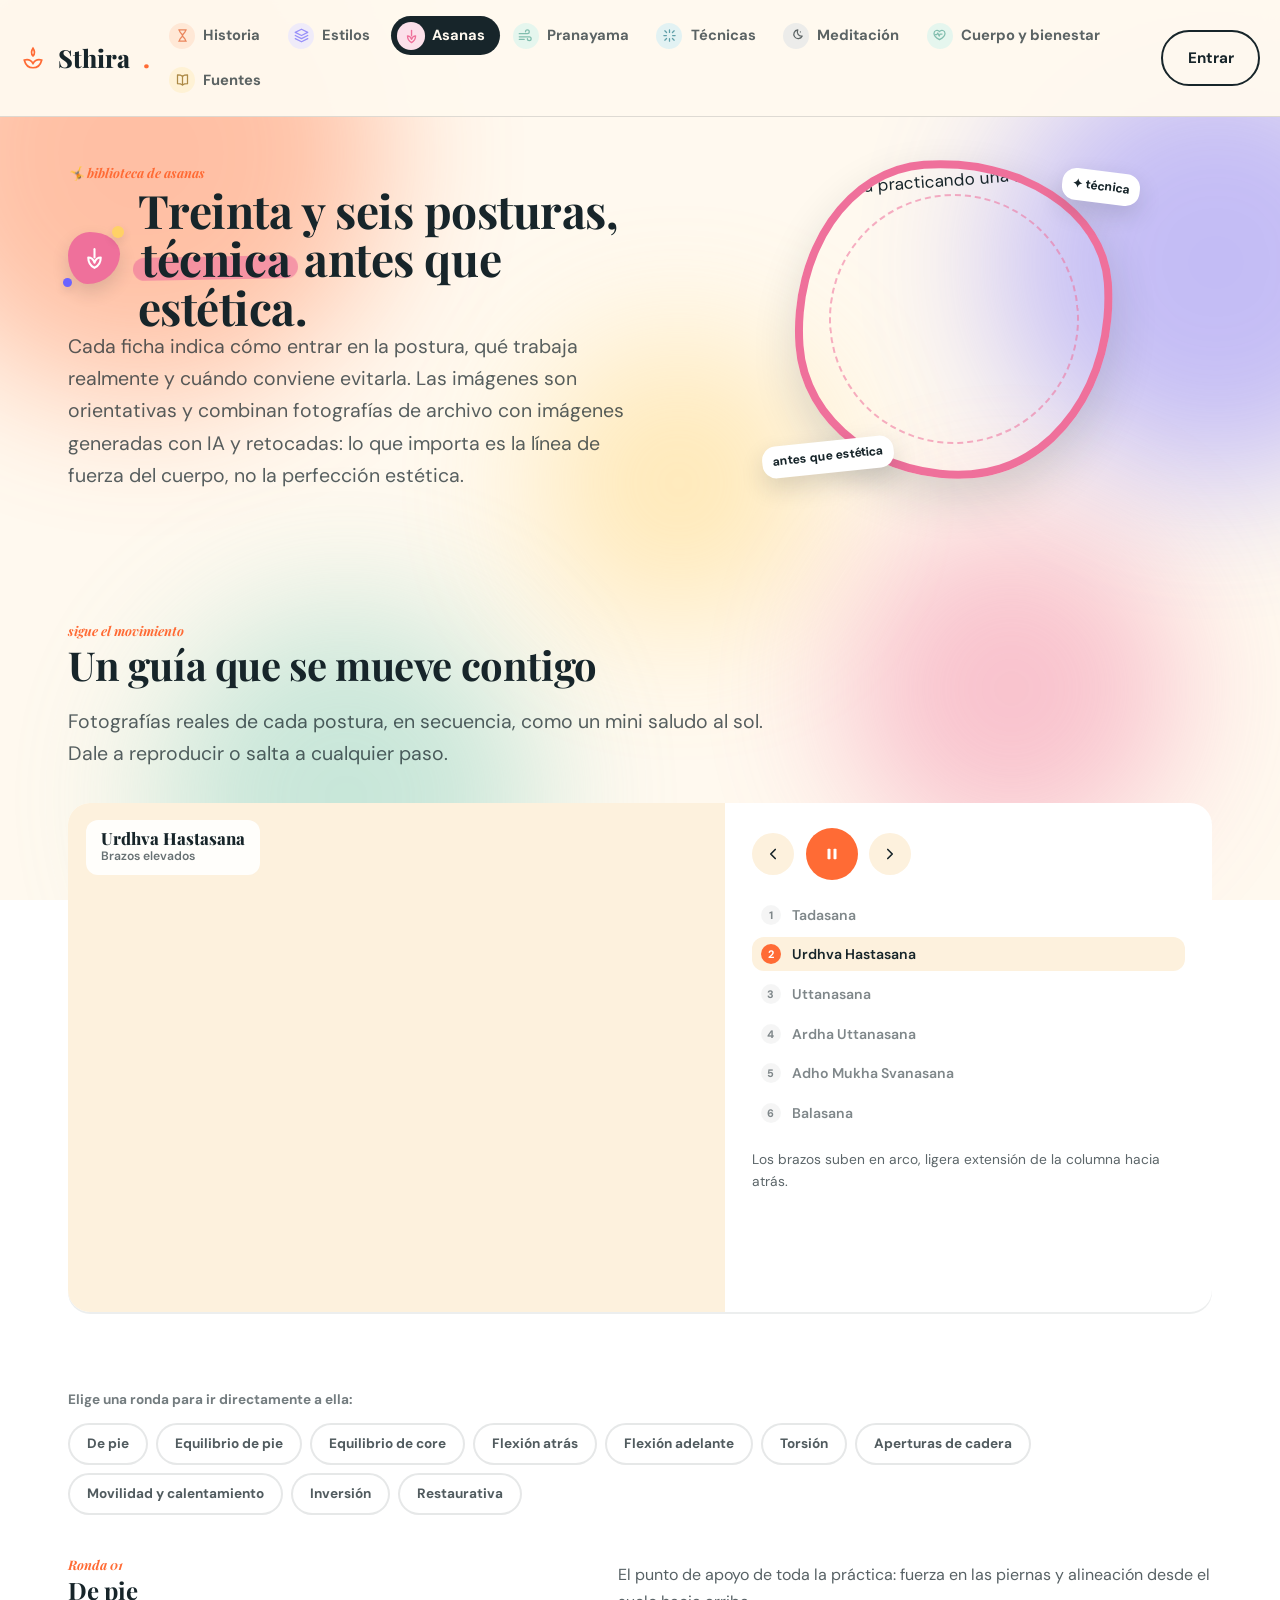
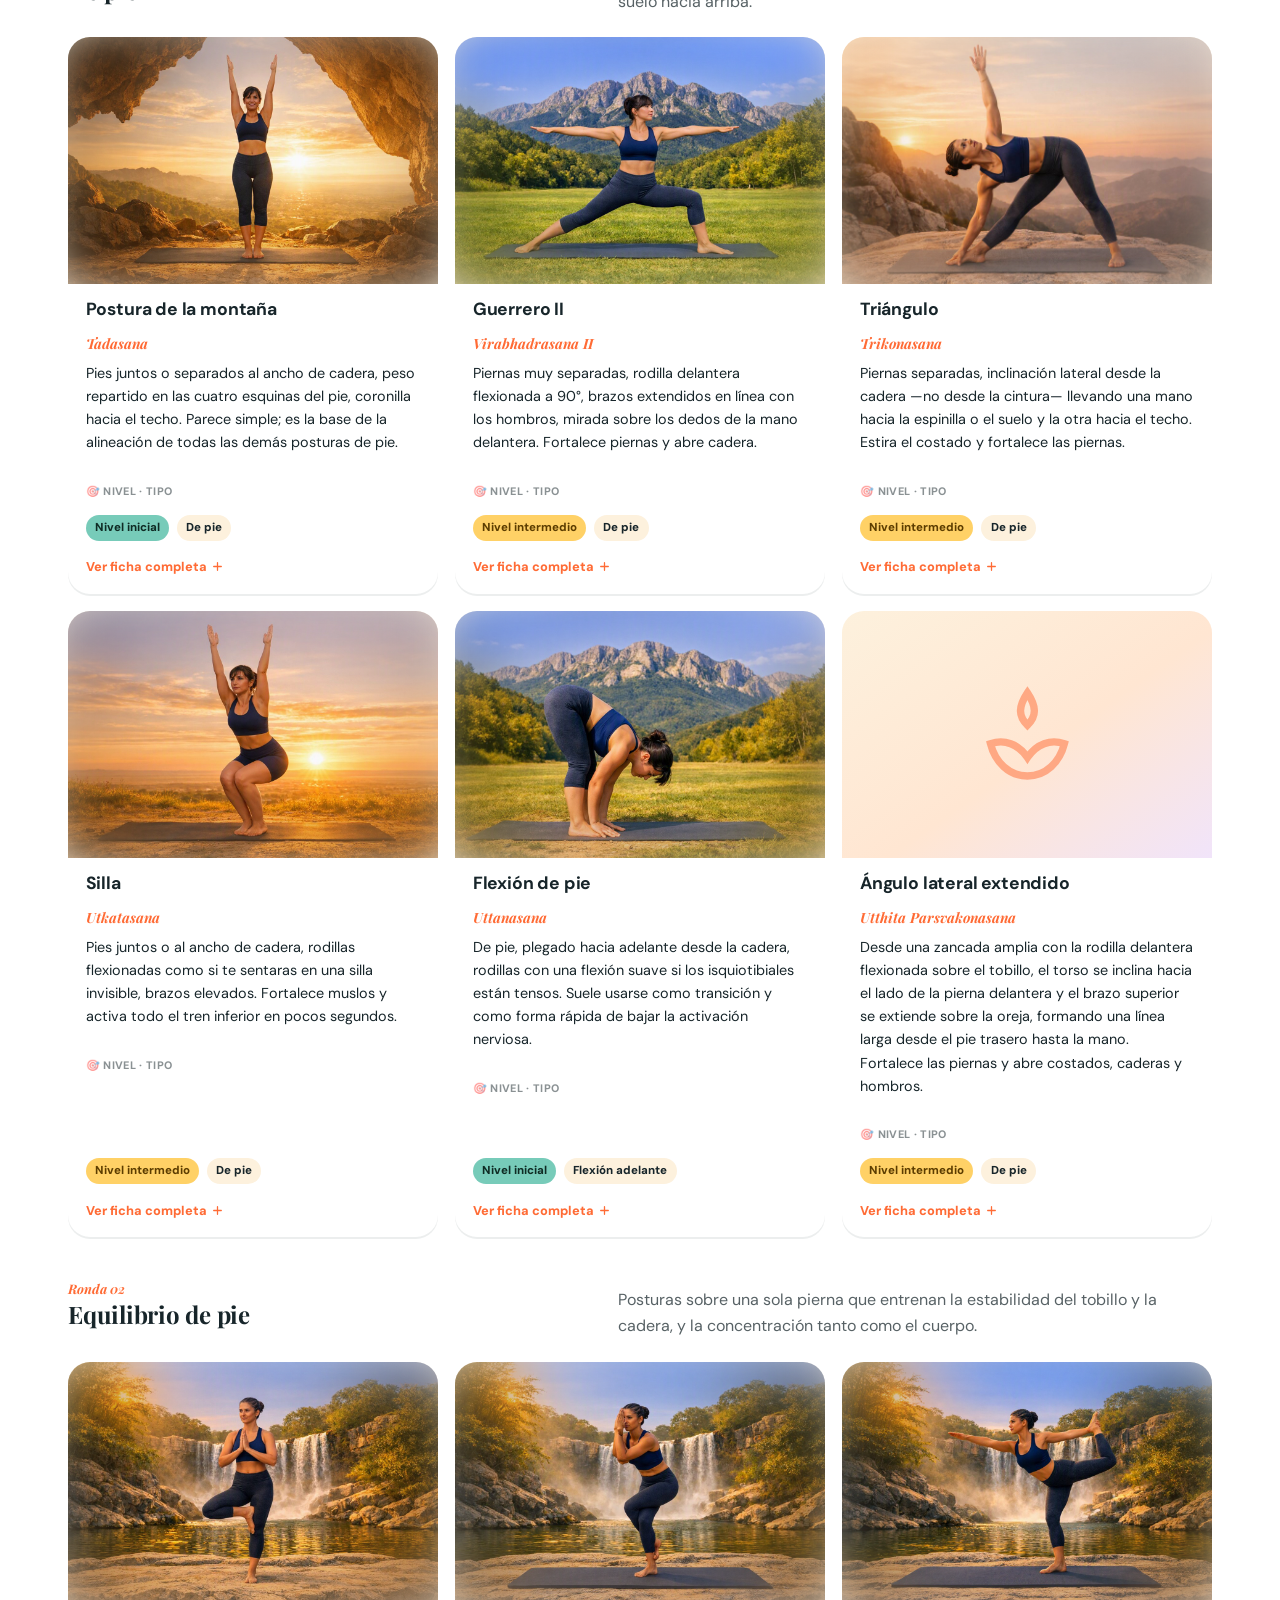
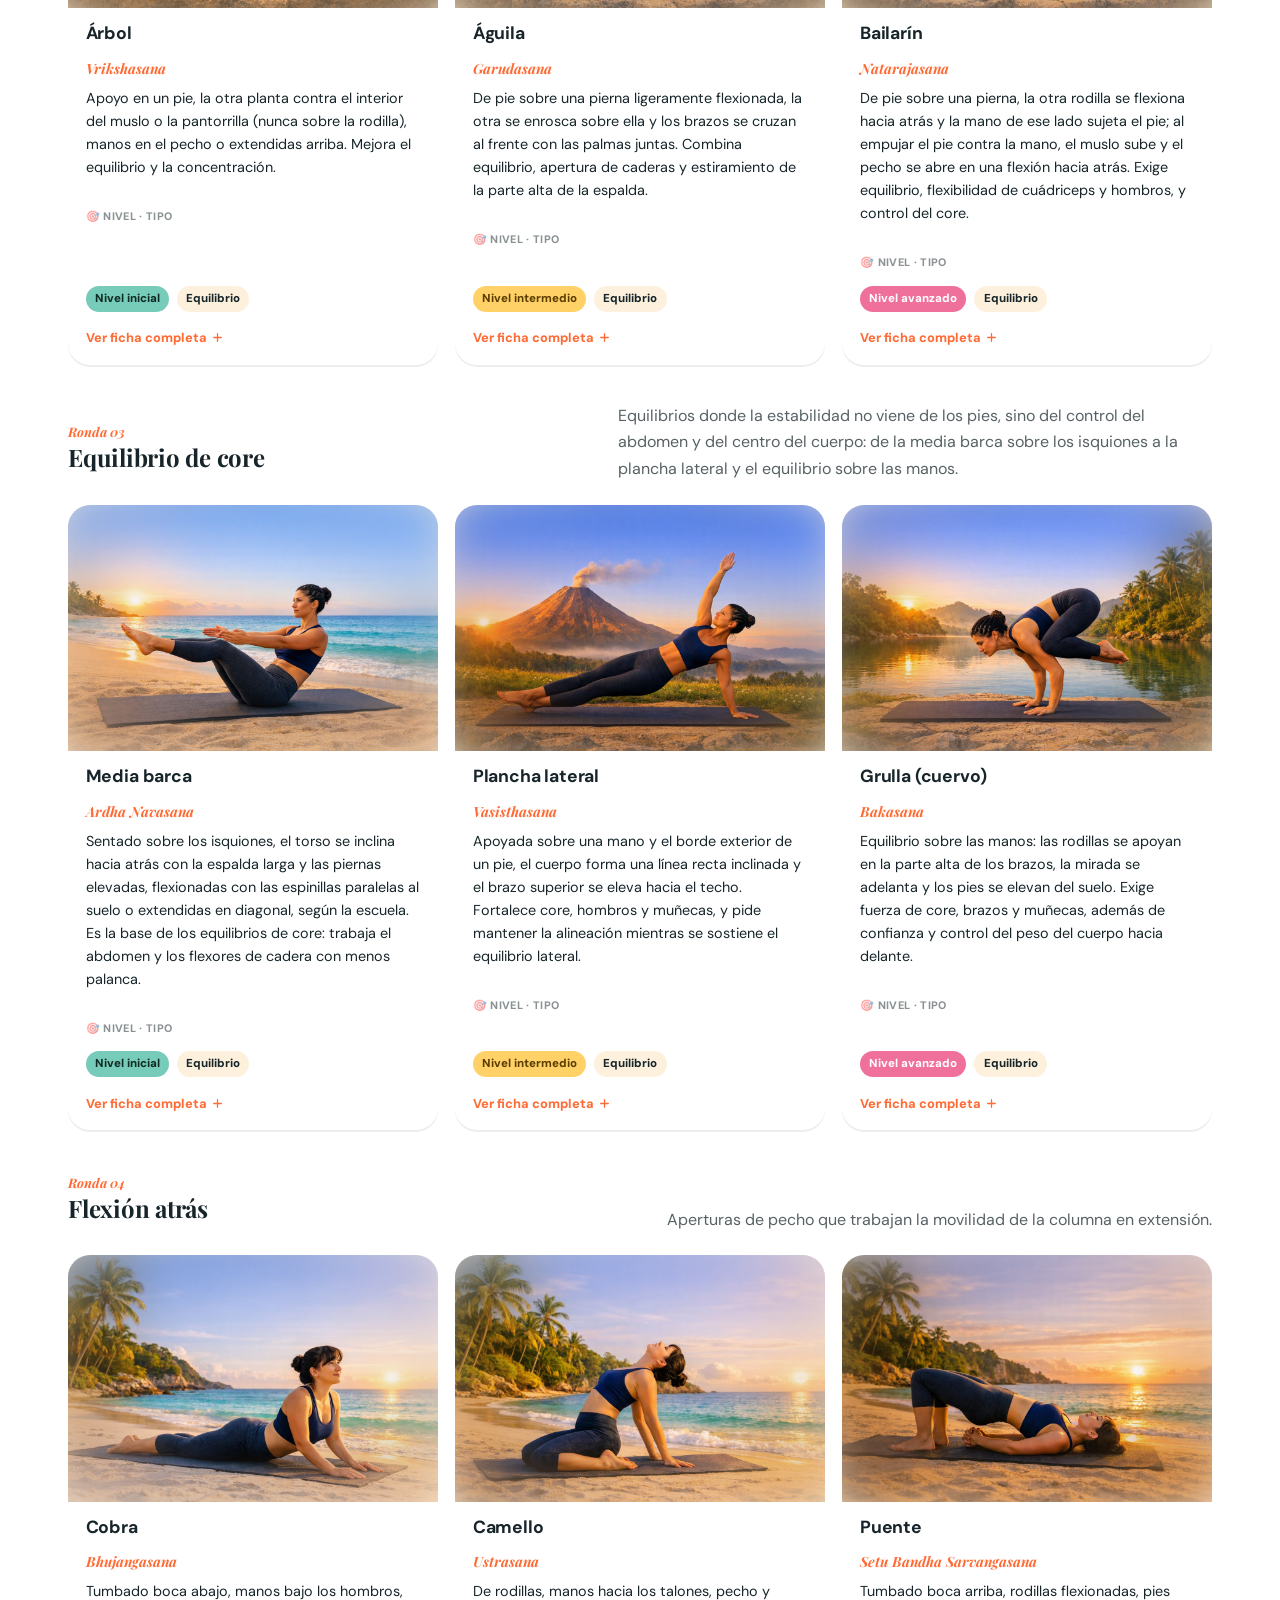
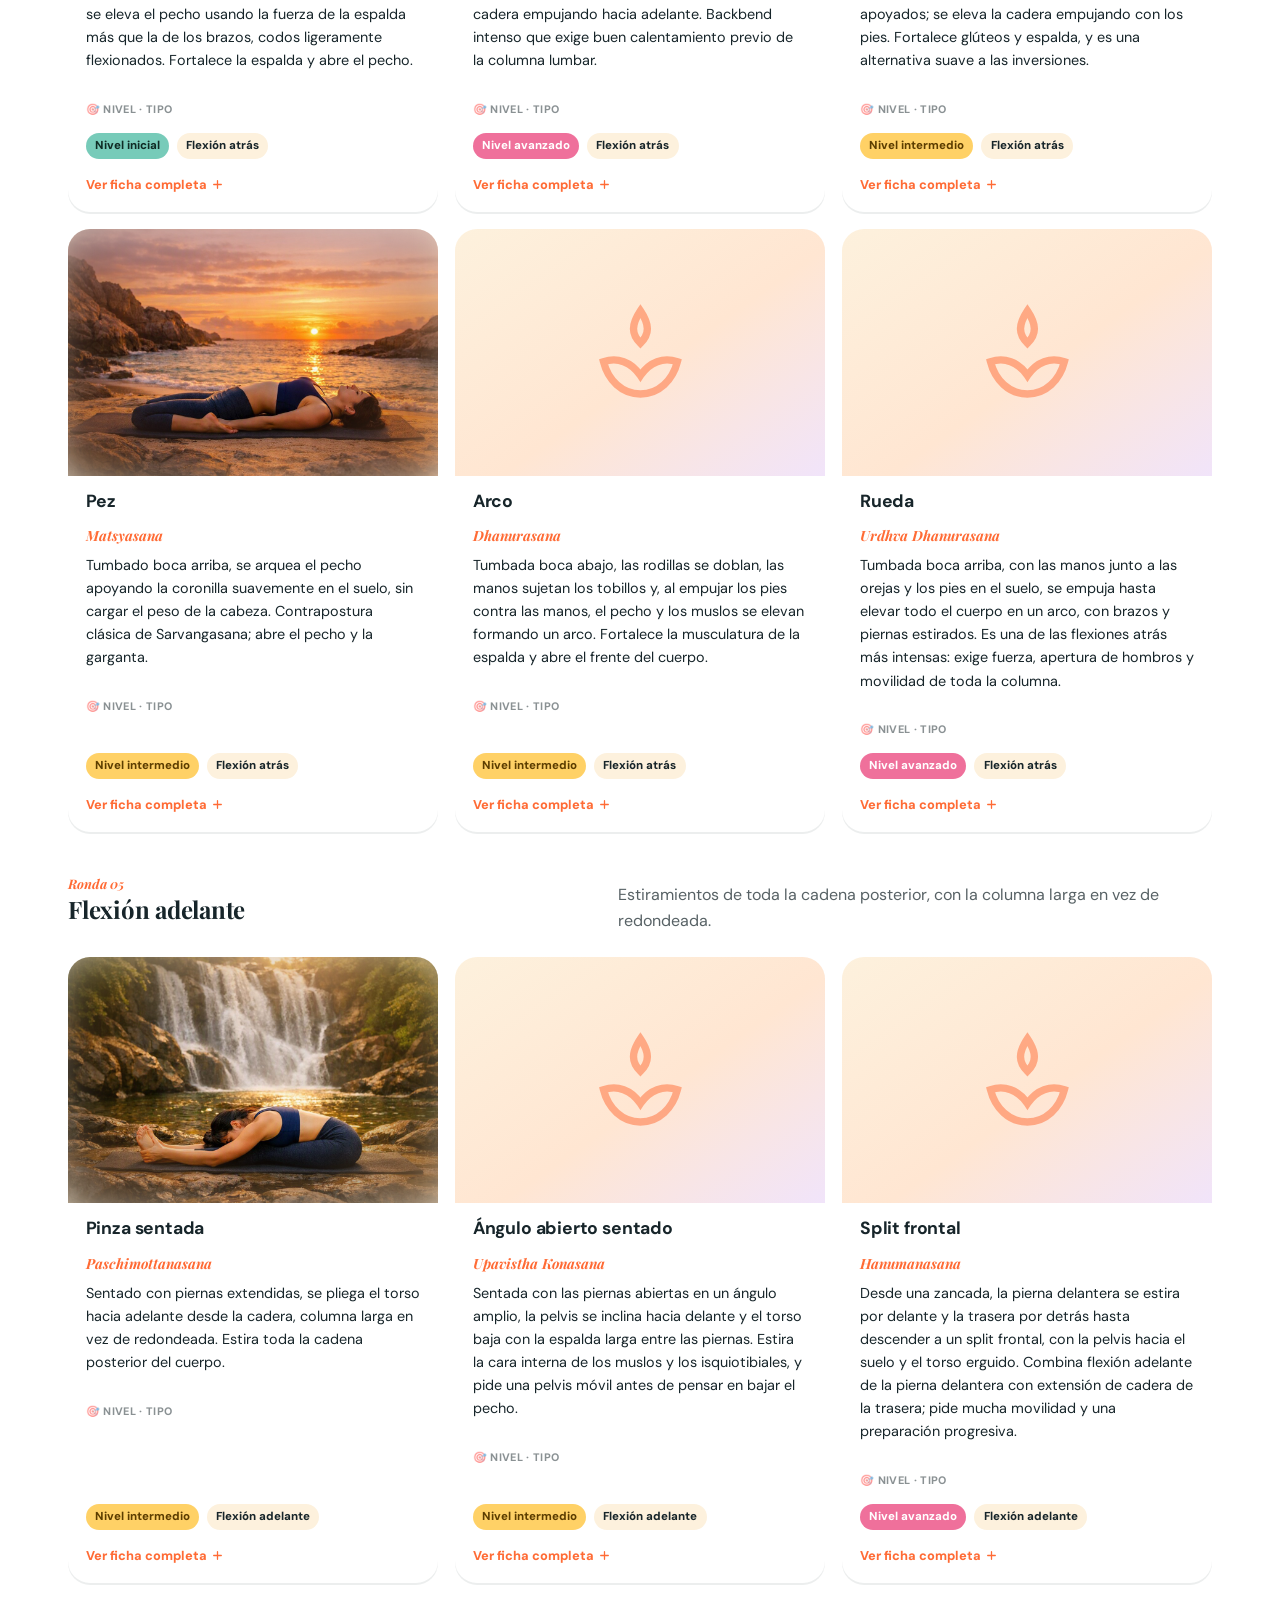
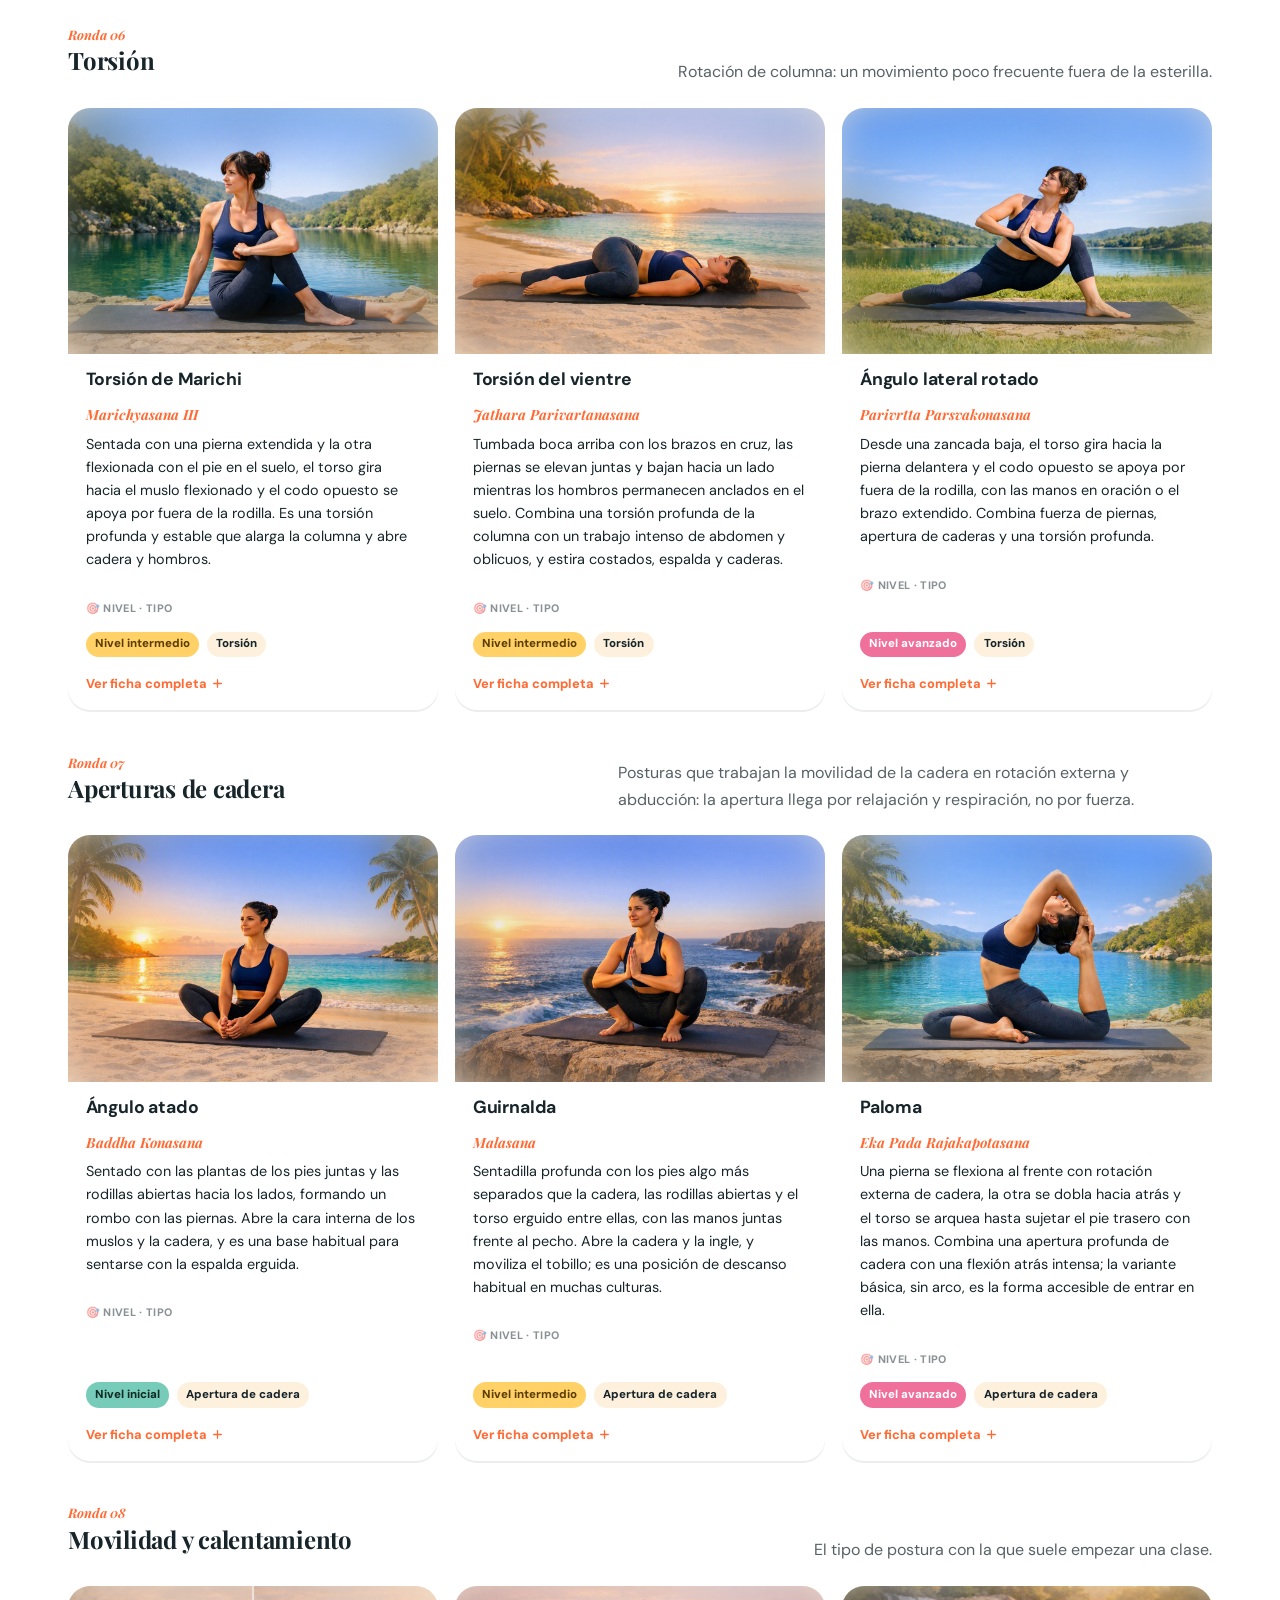
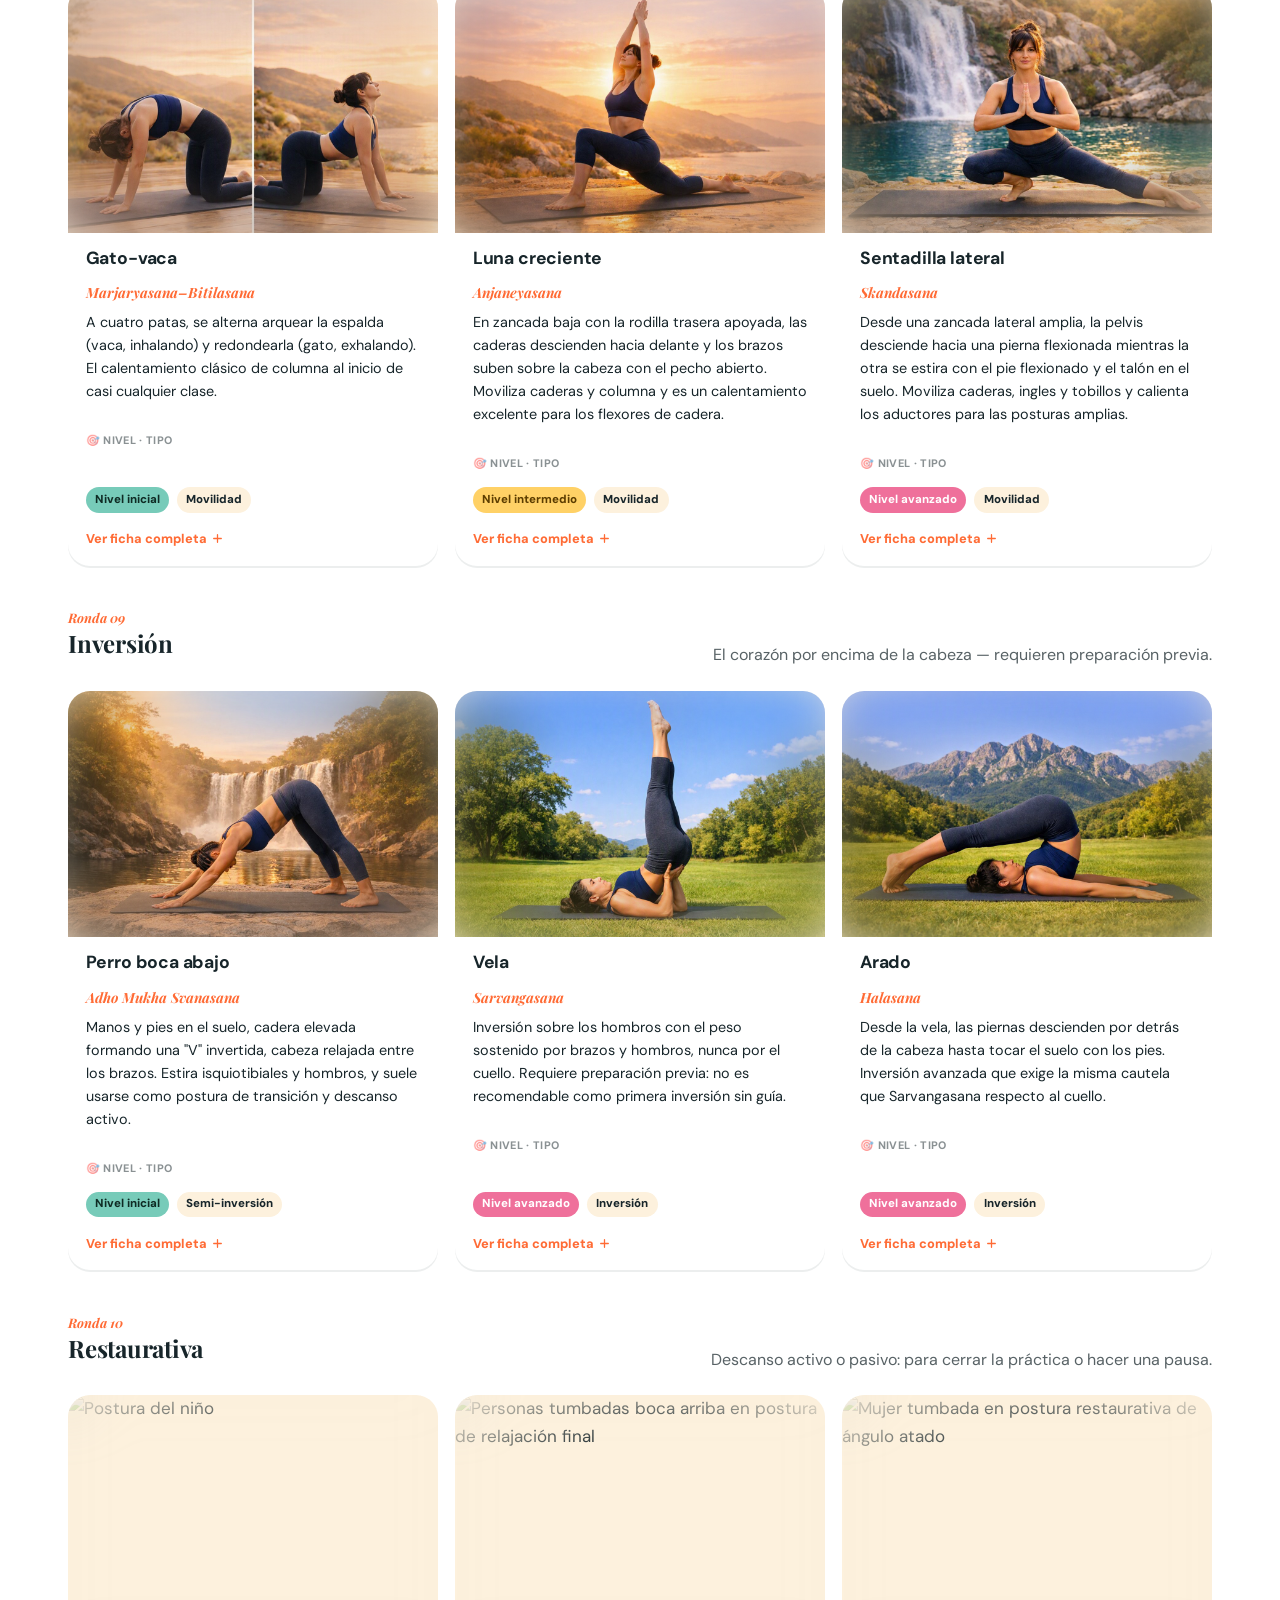
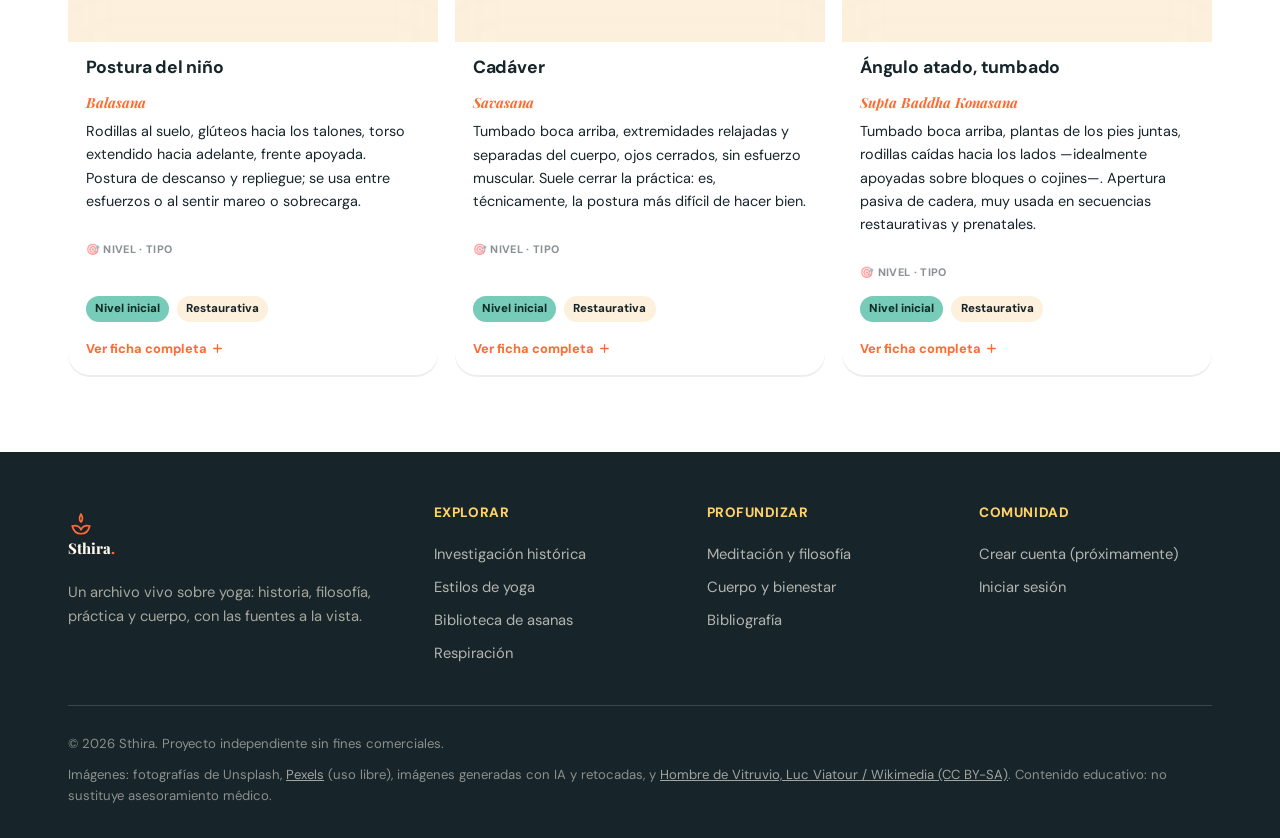
==== commit 8ce17425: "Anade seis fotos propias y nuevas fichas de asanas - Fotos: Anjaneyasana, Skandasana, Gato-vaca, Mar" ====
--- a/asanas.html
+++ b/asanas.html
@@ -18,7 +18,7 @@
 <meta name="twitter:title" content="Biblioteca de asanas — Sthira">
 <meta name="twitter:description" content="Catálogo filtrable de posturas de yoga: nombre sánscrito, familia, nivel, técnica y contraindicaciones.">
 <meta name="twitter:image" content="https://images.unsplash.com/photo-1484452330304-377cdeb05340?auto=format&fit=crop&w=1200&h=630&q=80">
-<link rel="stylesheet" href="css/styles.css?v=22">
+<link rel="stylesheet" href="css/styles.css?v=23">
 </head>
 <body>
 <div class="mesh-bg" aria-hidden="true">
@@ -990,44 +990,7 @@
         <div class="grid grid-3">
 
 <div class="pose-card" data-tags="sentada torsion">
-          <div class="pose-figure pose-photo"><img class="pose-bg" src="images/ArdhaMatsyendrasana.jpg" alt="" aria-hidden="true" loading="lazy"><img class="pose-fg" src="images/ArdhaMatsyendrasana.jpg" alt="Mujer en torsión sentada sobre una roca frente al mar al atardecer" loading="lazy"></div>
-          <div class="pose-body">
-            <h4>Torsión sentada</h4>
-            <span class="pose-sanskrit">Ardha Matsyendrasana</span>
-            <p>Sentado, una pierna cruzada sobre la otra, se gira el torso apoyando el codo contrario en la rodilla. Moviliza la columna vertebral en rotación, un movimiento poco frecuente en la vida diaria.</p>
-            <span class="meta-label">🎯 Nivel · Tipo</span>
-            <div class="pose-meta">
-              <span class="chip level-2">Nivel intermedio</span>
-              <span class="chip">Torsión</span>
-            </div>
-          <button class="pose-more" aria-expanded="false"><span class="pose-more-label">Ver ficha completa</span><svg viewBox="0 0 24 24" fill="none" stroke="currentColor" stroke-width="2.4" stroke-linecap="round"><path d="M12 5v14M5 12h14"/></svg></button>
-          <dl class="pose-detail">
-            <dt>🔤 Pronunciación</dt>
-            <dd>AR-dah maht-see-en-DRAH-sah-nah</dd>
-            <dt>🌱 Beneficios / objetivos</dt>
-            <dd>Moviliza la columna en rotación, estimula la digestión, libera tensión en la espalda media.</dd>
-            <dt>⚠️ Precauciones</dt>
-            <dd>Girar desde la columna, no forzar tirando con los brazos.</dd>
-            <dt>🧭 Cómo realizarla</dt>
-            <dd>Sentado, cruza una pierna sobre la otra y gira el torso apoyando el codo contrario en la rodilla, con la mirada acompañando el giro.</dd>
-            <dt>💪 Músculos / zonas implicadas</dt>
-            <dd>Oblicuos, músculos paravertebrales y glúteo de la pierna flexionada.</dd>
-            <dt>🫁 Respiración</dt>
-            <dd>Inhala para alargar la columna, exhala al profundizar el giro.</dd>
-            <dt>❌ Errores frecuentes</dt>
-            <dd>Forzar el giro tirando con los brazos, redondear la espalda en vez de mantenerla alargada.</dd>
-            <dt>🔄 Variaciones</dt>
-            <dd>Con ambas piernas extendidas y una flexionada solo parcialmente; sentado en una silla para una versión más accesible.</dd>
-            <dt>🩺 Contraindicaciones / cuándo consultar</dt>
-            <dd>Embarazo, hernia discal, cirugía abdominal reciente.</dd>
-                      <dt>📚 Referencias</dt>
-            <dd>Fuentes académicas e históricas generales en <a href="bibliografia.html">la sección Fuentes</a>.</dd>
-          </dl>
-          </div>
-        </div>
-
-<div class="pose-card" data-tags="sentada torsion">
-          <div class="pose-figure pose-placeholder" role="img" aria-label="Imagen de la postura en preparación"><svg class="pose-mark" viewBox="0 0 24 24" fill="none" stroke="currentColor" stroke-width="1.6" aria-hidden="true"><path d="M12 3c-2 3-2 5 0 7 2-2 2-4 0-7Z"/><path d="M4 14c3-1 6 0 8 3 2-3 5-4 8-3-1 4-4 7-8 7s-7-3-8-7Z"/></svg></div>
+          <div class="pose-figure pose-photo"><img class="pose-bg" src="images/MarichyasanaIII.jpg" alt="" aria-hidden="true" loading="lazy"><img class="pose-fg" src="images/MarichyasanaIII.jpg" alt="Mujer sentada en la torsión de Marichi junto a un lago, con una pierna estirada y el brazo abrazando la rodilla flexionada" loading="lazy"></div>
           <div class="pose-body">
             <h4>Torsión de Marichi</h4>
             <span class="pose-sanskrit">Marichyasana III</span>
@@ -1063,8 +1026,45 @@
           </div>
         </div>
 
+<div class="pose-card" data-tags="torsion">
+          <div class="pose-figure pose-photo"><img class="pose-bg" src="images/JatharaParivartanasana.jpg" alt="" aria-hidden="true" loading="lazy"><img class="pose-fg" src="images/JatharaParivartanasana.jpg" alt="Mujer tumbada en una playa al atardecer, con los brazos en cruz y las rodillas flexionadas caídas hacia un lado en una torsión" loading="lazy"></div>
+          <div class="pose-body">
+            <h4>Torsión del vientre</h4>
+            <span class="pose-sanskrit">Jathara Parivartanasana</span>
+            <p>Tumbada boca arriba con los brazos en cruz, las piernas se elevan juntas y bajan hacia un lado mientras los hombros permanecen anclados en el suelo. Combina una torsión profunda de la columna con un trabajo intenso de abdomen y oblicuos, y estira costados, espalda y caderas.</p>
+            <span class="meta-label">🎯 Nivel · Tipo</span>
+            <div class="pose-meta">
+              <span class="chip level-2">Nivel intermedio</span>
+              <span class="chip">Torsión</span>
+            </div>
+          <button class="pose-more" aria-expanded="false"><span class="pose-more-label">Ver ficha completa</span><svg viewBox="0 0 24 24" fill="none" stroke="currentColor" stroke-width="2.4" stroke-linecap="round"><path d="M12 5v14M5 12h14"/></svg></button>
+          <dl class="pose-detail">
+            <dt>🔤 Pronunciación</dt>
+            <dd>JAH-tah-rah pah-ree-vahr-tah-NAH-sah-nah («jathara»: vientre, abdomen; «parivartana»: giro)</dd>
+            <dt>🌱 Beneficios / objetivos</dt>
+            <dd>Moviliza la columna lumbar y torácica en rotación; fortalece oblicuos y abdomen al controlar las piernas; estira pecho, hombros, glúteos, costados y la espalda baja; ayuda a soltar tensión de la espalda al final de una práctica.</dd>
+            <dt>⚠️ Precauciones</dt>
+            <dd>Mantén ambos hombros apoyados en el suelo; si se levantan, baja menos las piernas o flexiona las rodillas. Controla el descenso con el abdomen, sin dejar caer las piernas ni arquear la zona lumbar. Gira la mirada al lado contrario solo si el cuello lo permite. Evita la postura si hay dolor lumbar agudo.</dd>
+            <dt>🧭 Cómo realizarla</dt>
+            <dd>Túmbate boca arriba con los brazos abiertos en cruz y las palmas hacia abajo. Eleva las piernas juntas hasta la vertical (o con las rodillas flexionadas hacia el pecho). Con la exhalación, baja las piernas hacia la derecha, hasta donde los hombros sigan pegados al suelo, y gira la mirada hacia la izquierda. Mantén unas respiraciones, con el abdomen activo. Inhala para volver al centro, subiendo las piernas con control, y repite del otro lado.</dd>
+            <dt>💪 Músculos / zonas implicadas</dt>
+            <dd>Oblicuos, recto abdominal y transverso (control del descenso); flexores de cadera; estiramiento de erectores de la columna, cuadrado lumbar, glúteos, pectoral y deltoides.</dd>
+            <dt>🫁 Respiración</dt>
+            <dd>Inhala en el centro para alargar la columna; exhala al bajar las piernas hacia un lado; respiración lenta y amplia mientras mantienes el giro.</dd>
+            <dt>❌ Errores frecuentes</dt>
+            <dd>Levantar un hombro del suelo, dejar caer las piernas de golpe, arquear la zona lumbar al subirlas, bloquear las rodillas con tensión, forzar el giro del cuello, contener la respiración.</dd>
+            <dt>🔄 Variaciones</dt>
+            <dd>Con las rodillas flexionadas (versión más suave); con un bloque entre los muslos; bajando solo hasta la mitad del recorrido; con las piernas en ángulo recto y sin elevarlas; con las manos agarrando el borde de la esterilla para anclar los hombros.</dd>
+            <dt>🩺 Contraindicaciones / cuándo consultar</dt>
+            <dd>Dolor lumbar agudo, hernia discal, lesiones de cadera, hombro o cuello, hernias abdominales, cirugía abdominal reciente y embarazo (adaptar con las piernas flexionadas o evitar tras el primer trimestre).</dd>
+                      <dt>📚 Referencias</dt>
+            <dd>Fuentes académicas e históricas generales en <a href="bibliografia.html">la sección Fuentes</a>.</dd>
+          </dl>
+          </div>
+        </div>
+
 <div class="pose-card" data-tags="pie torsion">
-          <div class="pose-figure pose-placeholder" role="img" aria-label="Imagen de la postura en preparación"><svg class="pose-mark" viewBox="0 0 24 24" fill="none" stroke="currentColor" stroke-width="1.6" aria-hidden="true"><path d="M12 3c-2 3-2 5 0 7 2-2 2-4 0-7Z"/><path d="M4 14c3-1 6 0 8 3 2-3 5-4 8-3-1 4-4 7-8 7s-7-3-8-7Z"/></svg></div>
+          <div class="pose-figure pose-photo"><img class="pose-bg" src="images/ParivrttaParsvakonasana.jpg" alt="" aria-hidden="true" loading="lazy"><img class="pose-fg" src="images/ParivrttaParsvakonasana.jpg" alt="Mujer en la postura del ángulo lateral rotado con las manos en oración, sobre una esterilla junto a un lago" loading="lazy"></div>
           <div class="pose-body">
             <h4>Ángulo lateral rotado</h4>
             <span class="pose-sanskrit">Parivrtta Parsvakonasana</span>
@@ -1238,7 +1238,7 @@
         <div class="grid grid-3">
 
 <div class="pose-card" data-tags="atras adelante">
-          <div class="pose-figure pose-photo"><img class="pose-bg" src="https://images.pexels.com/photos/7663227/pexels-photo-7663227.jpeg?auto=compress&cs=tinysrgb&w=600" alt="" aria-hidden="true" loading="lazy"><img class="pose-fg" src="https://images.pexels.com/photos/7663227/pexels-photo-7663227.jpeg?auto=compress&cs=tinysrgb&w=600" alt="Mujer realizando la postura de gato-vaca a cuatro patas" loading="lazy"></div>
+          <div class="pose-figure pose-photo"><img class="pose-bg" src="images/MarjaryasanaBitilasana.jpg" alt="" aria-hidden="true" loading="lazy"><img class="pose-fg" src="images/MarjaryasanaBitilasana.jpg" alt="Dos posiciones de gato y vaca a cuatro patas sobre una esterilla, con un atardecer de fondo" loading="lazy"></div>
           <div class="pose-body">
             <h4>Gato-vaca</h4>
             <span class="pose-sanskrit">Marjaryasana–Bitilasana</span>
@@ -1275,7 +1275,7 @@
         </div>
 
 <div class="pose-card" data-tags="pie atras">
-          <div class="pose-figure pose-placeholder" role="img" aria-label="Imagen de la postura en preparación"><svg class="pose-mark" viewBox="0 0 24 24" fill="none" stroke="currentColor" stroke-width="1.6" aria-hidden="true"><path d="M12 3c-2 3-2 5 0 7 2-2 2-4 0-7Z"/><path d="M4 14c3-1 6 0 8 3 2-3 5-4 8-3-1 4-4 7-8 7s-7-3-8-7Z"/></svg></div>
+          <div class="pose-figure pose-photo"><img class="pose-bg" src="images/Anjaneyasana.jpg" alt="" aria-hidden="true" loading="lazy"><img class="pose-fg" src="images/Anjaneyasana.jpg" alt="Mujer en la postura de la luna creciente, en zancada baja con los brazos elevados, frente a un atardecer sobre un valle" loading="lazy"></div>
           <div class="pose-body">
             <h4>Luna creciente</h4>
             <span class="pose-sanskrit">Anjaneyasana</span>
@@ -1312,7 +1312,7 @@
         </div>
 
 <div class="pose-card" data-tags="pie">
-          <div class="pose-figure pose-placeholder" role="img" aria-label="Imagen de la postura en preparación"><svg class="pose-mark" viewBox="0 0 24 24" fill="none" stroke="currentColor" stroke-width="1.6" aria-hidden="true"><path d="M12 3c-2 3-2 5 0 7 2-2 2-4 0-7Z"/><path d="M4 14c3-1 6 0 8 3 2-3 5-4 8-3-1 4-4 7-8 7s-7-3-8-7Z"/></svg></div>
+          <div class="pose-figure pose-photo"><img class="pose-bg" src="images/Skandasana.jpg" alt="" aria-hidden="true" loading="lazy"><img class="pose-fg" src="images/Skandasana.jpg" alt="Mujer en la sentadilla lateral con las manos en oración, frente a una cascada y un lago" loading="lazy"></div>
           <div class="pose-body">
             <h4>Sentadilla lateral</h4>
             <span class="pose-sanskrit">Skandasana</span>
@@ -1639,6 +1639,6 @@
 </footer>
 
 <script src="js/posephotos.js"></script>
-<script src="js/main.js?v=22"></script>
+<script src="js/main.js?v=23"></script>
 </body>
 </html>
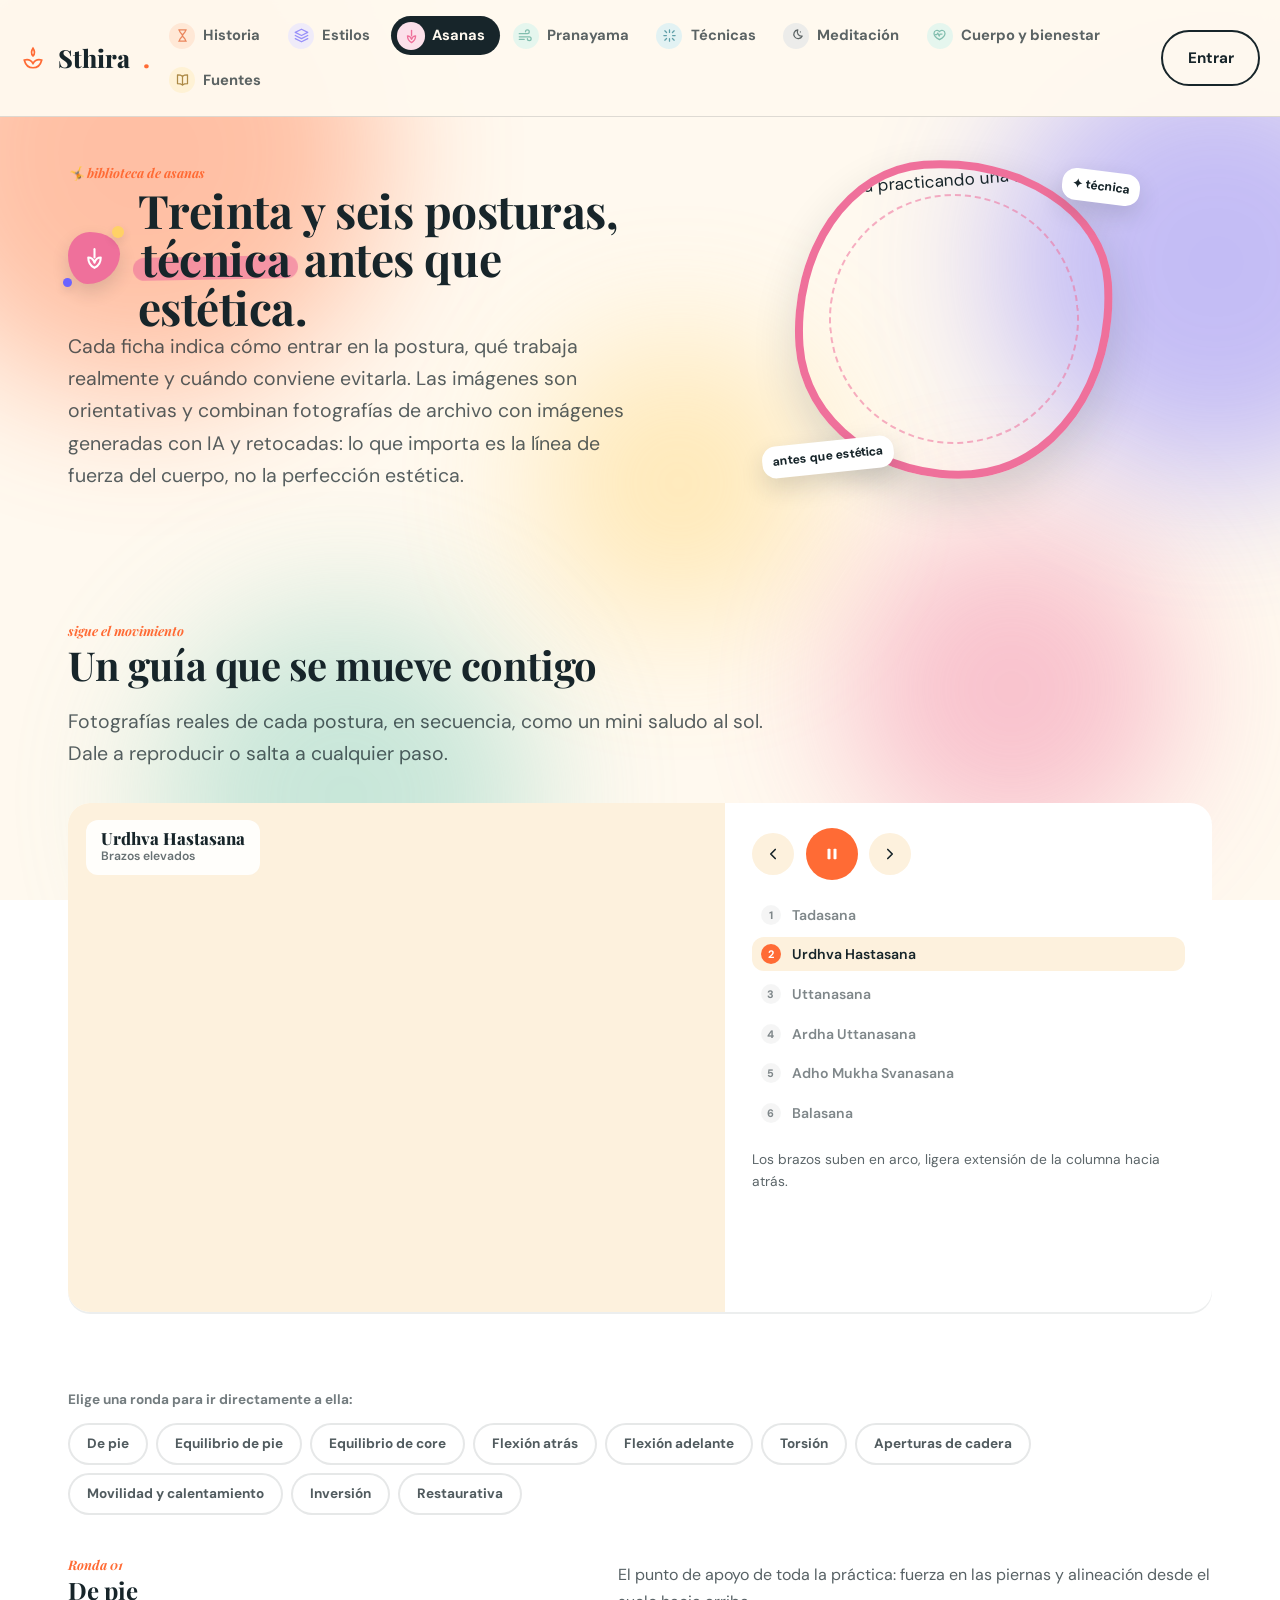
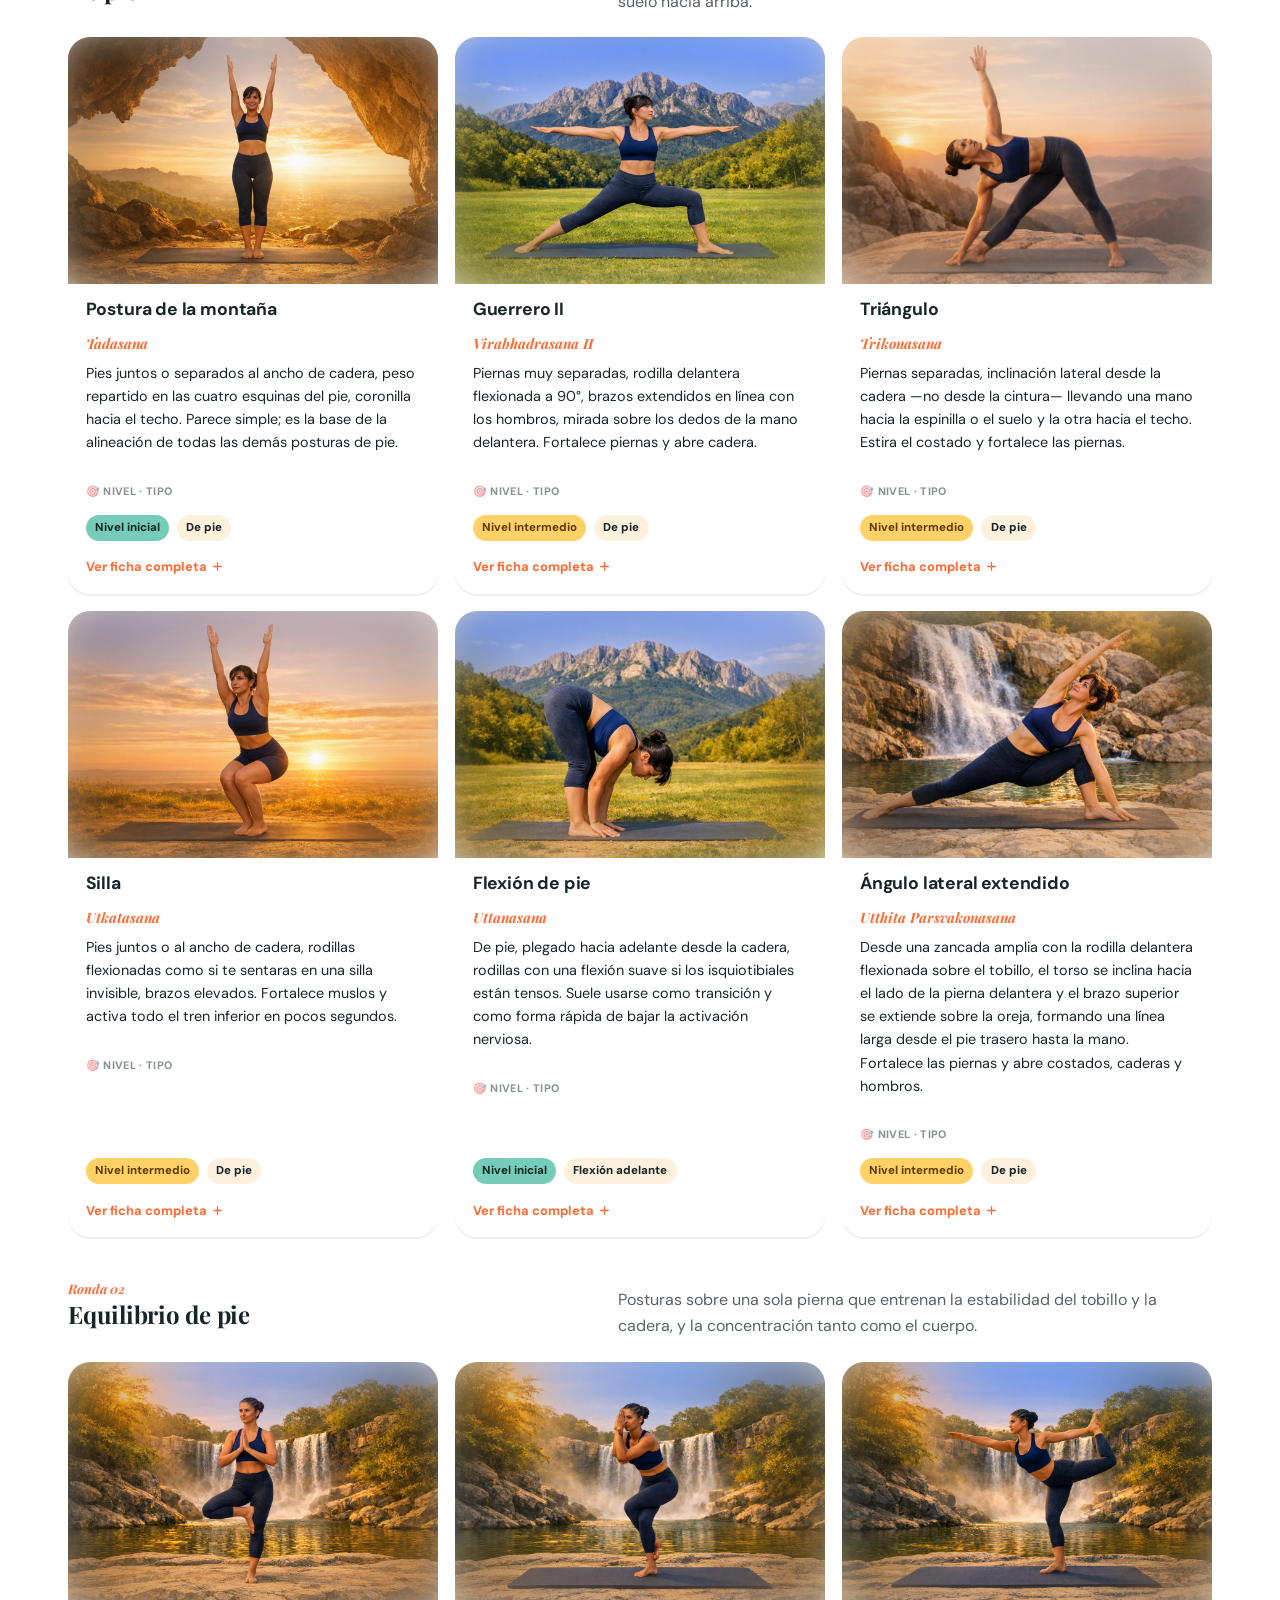
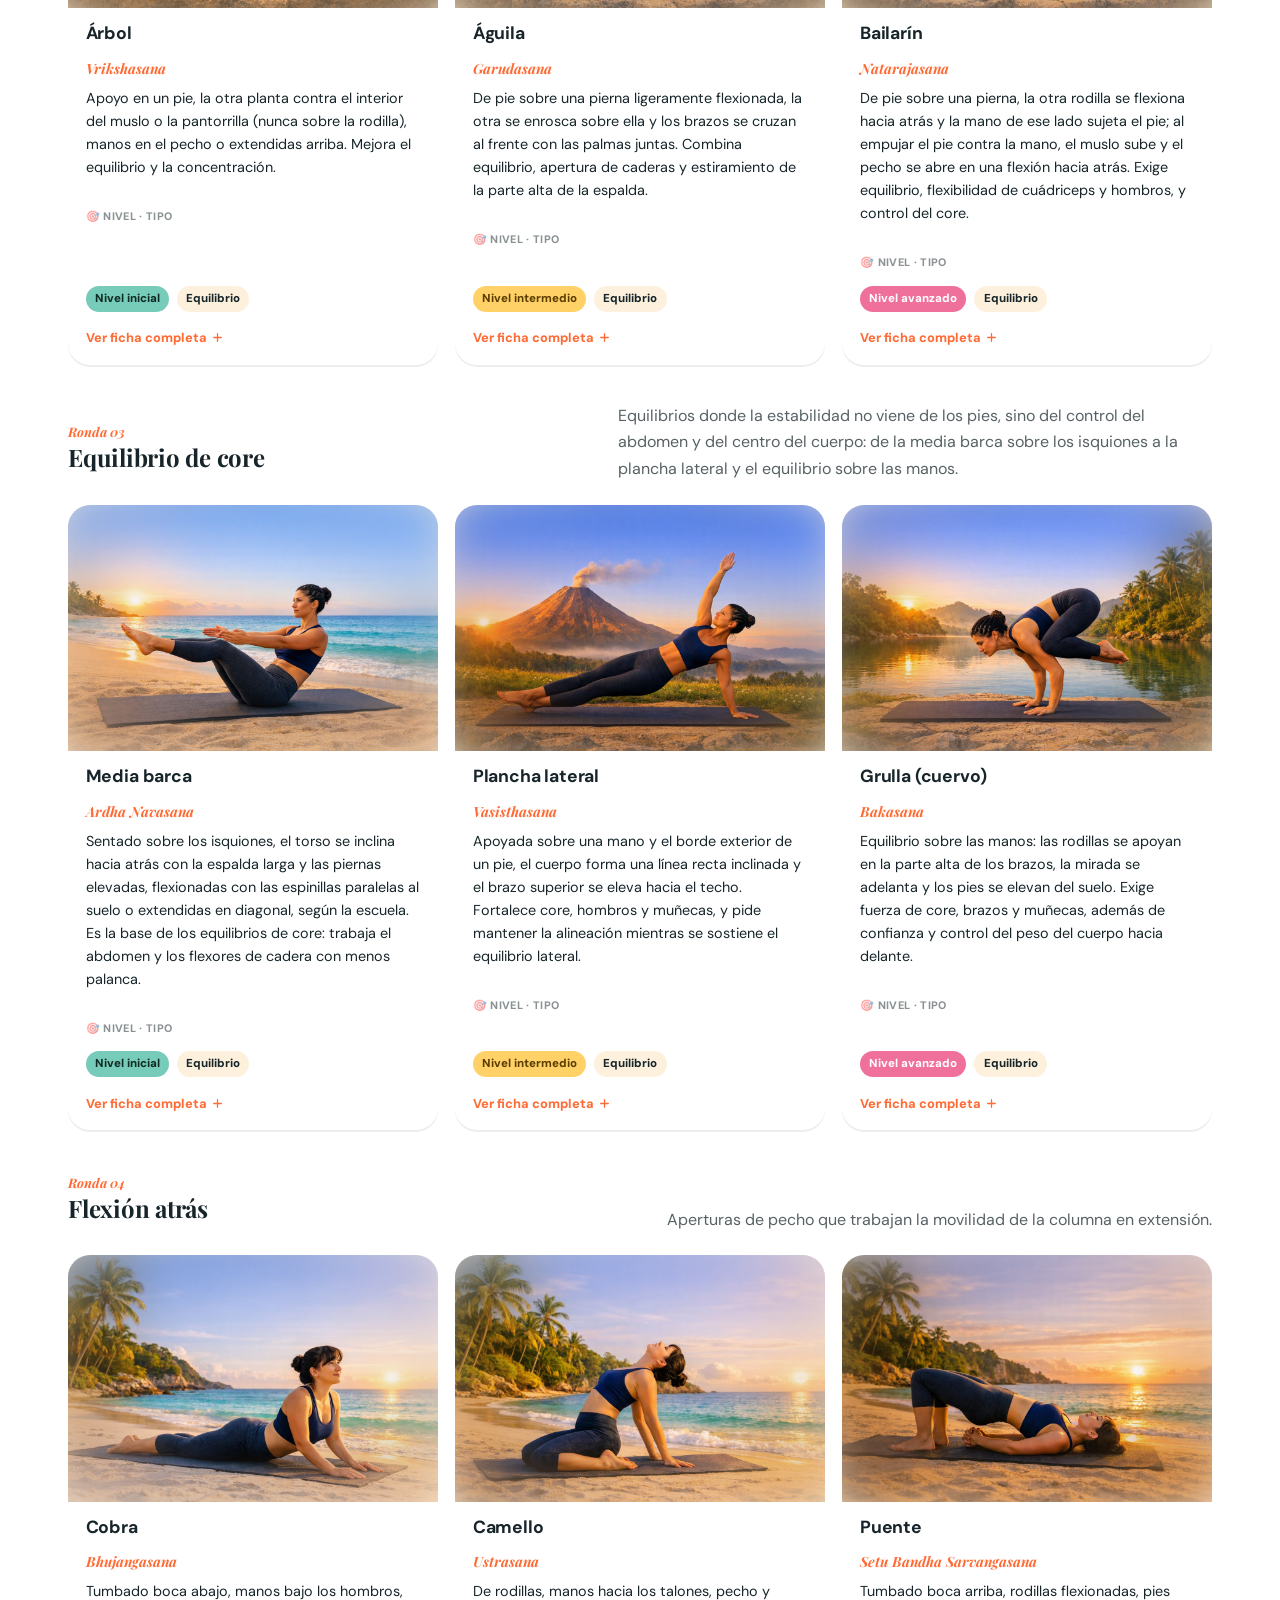
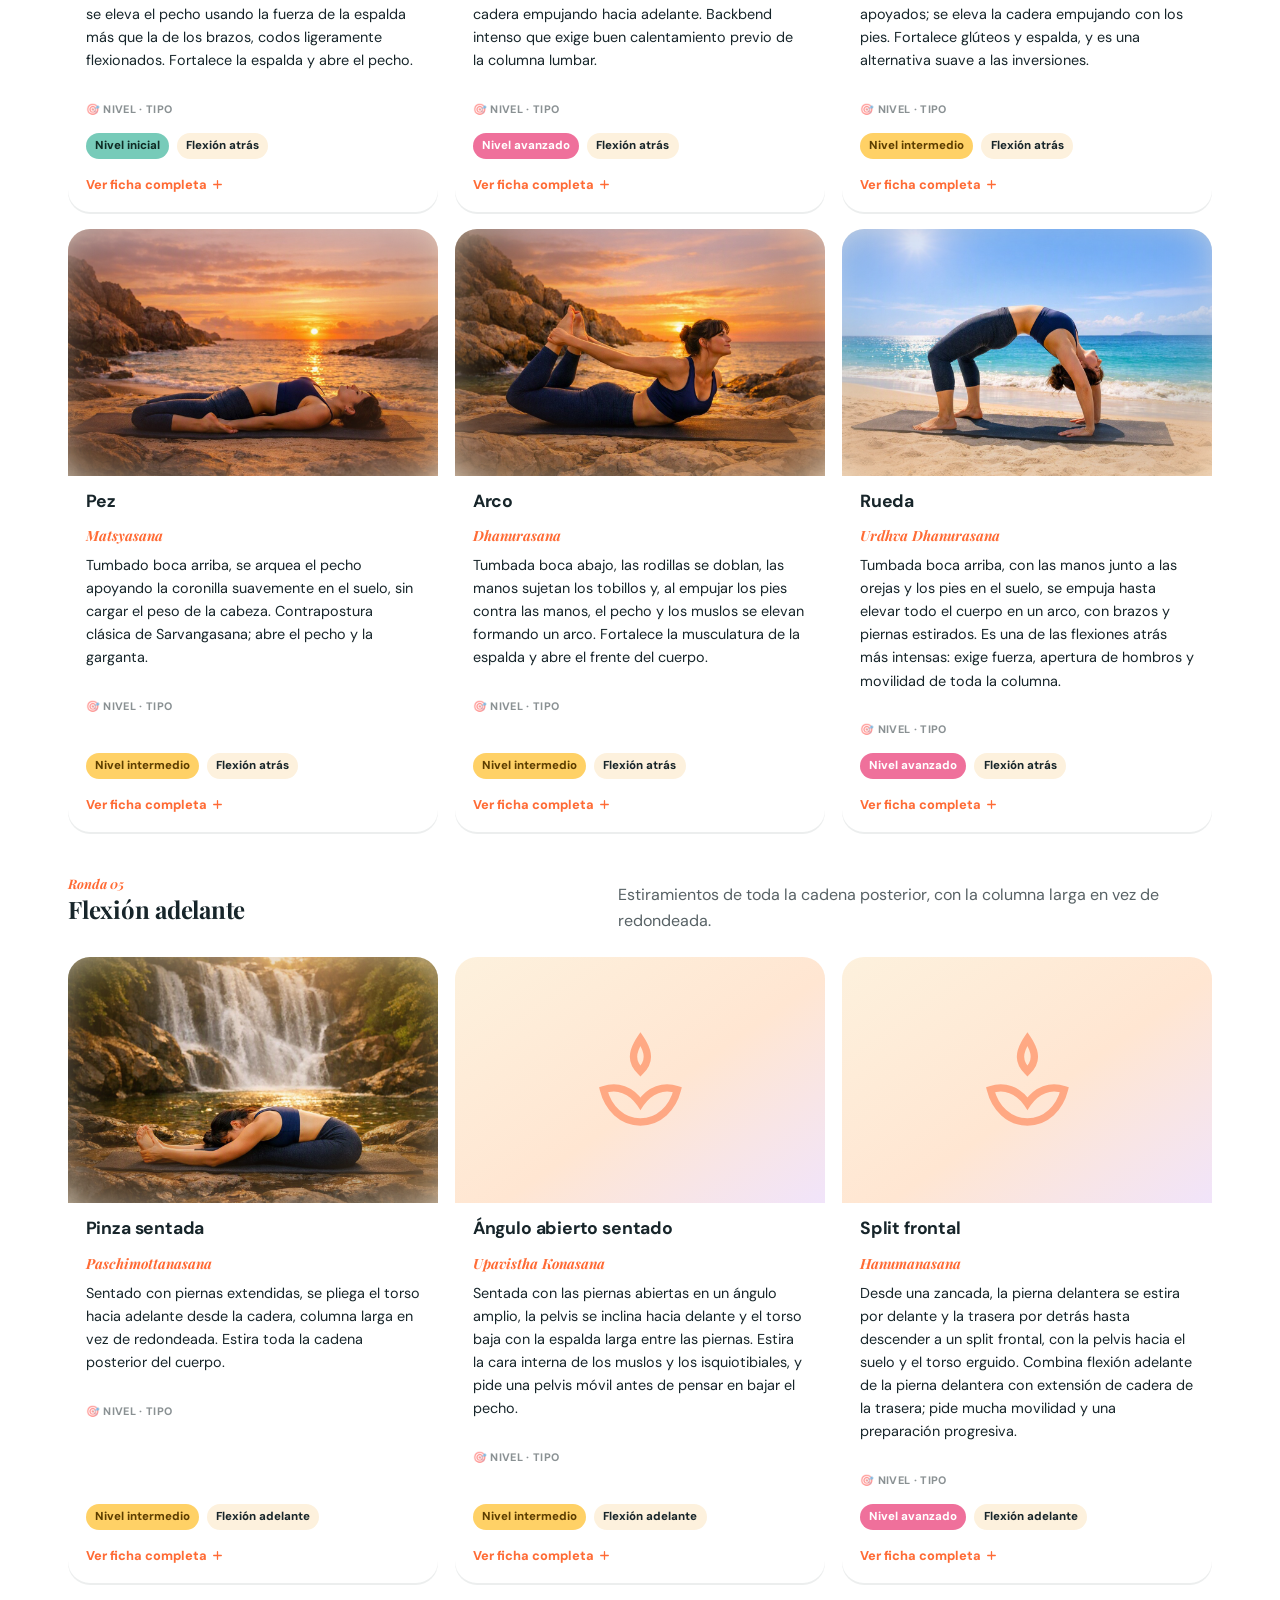
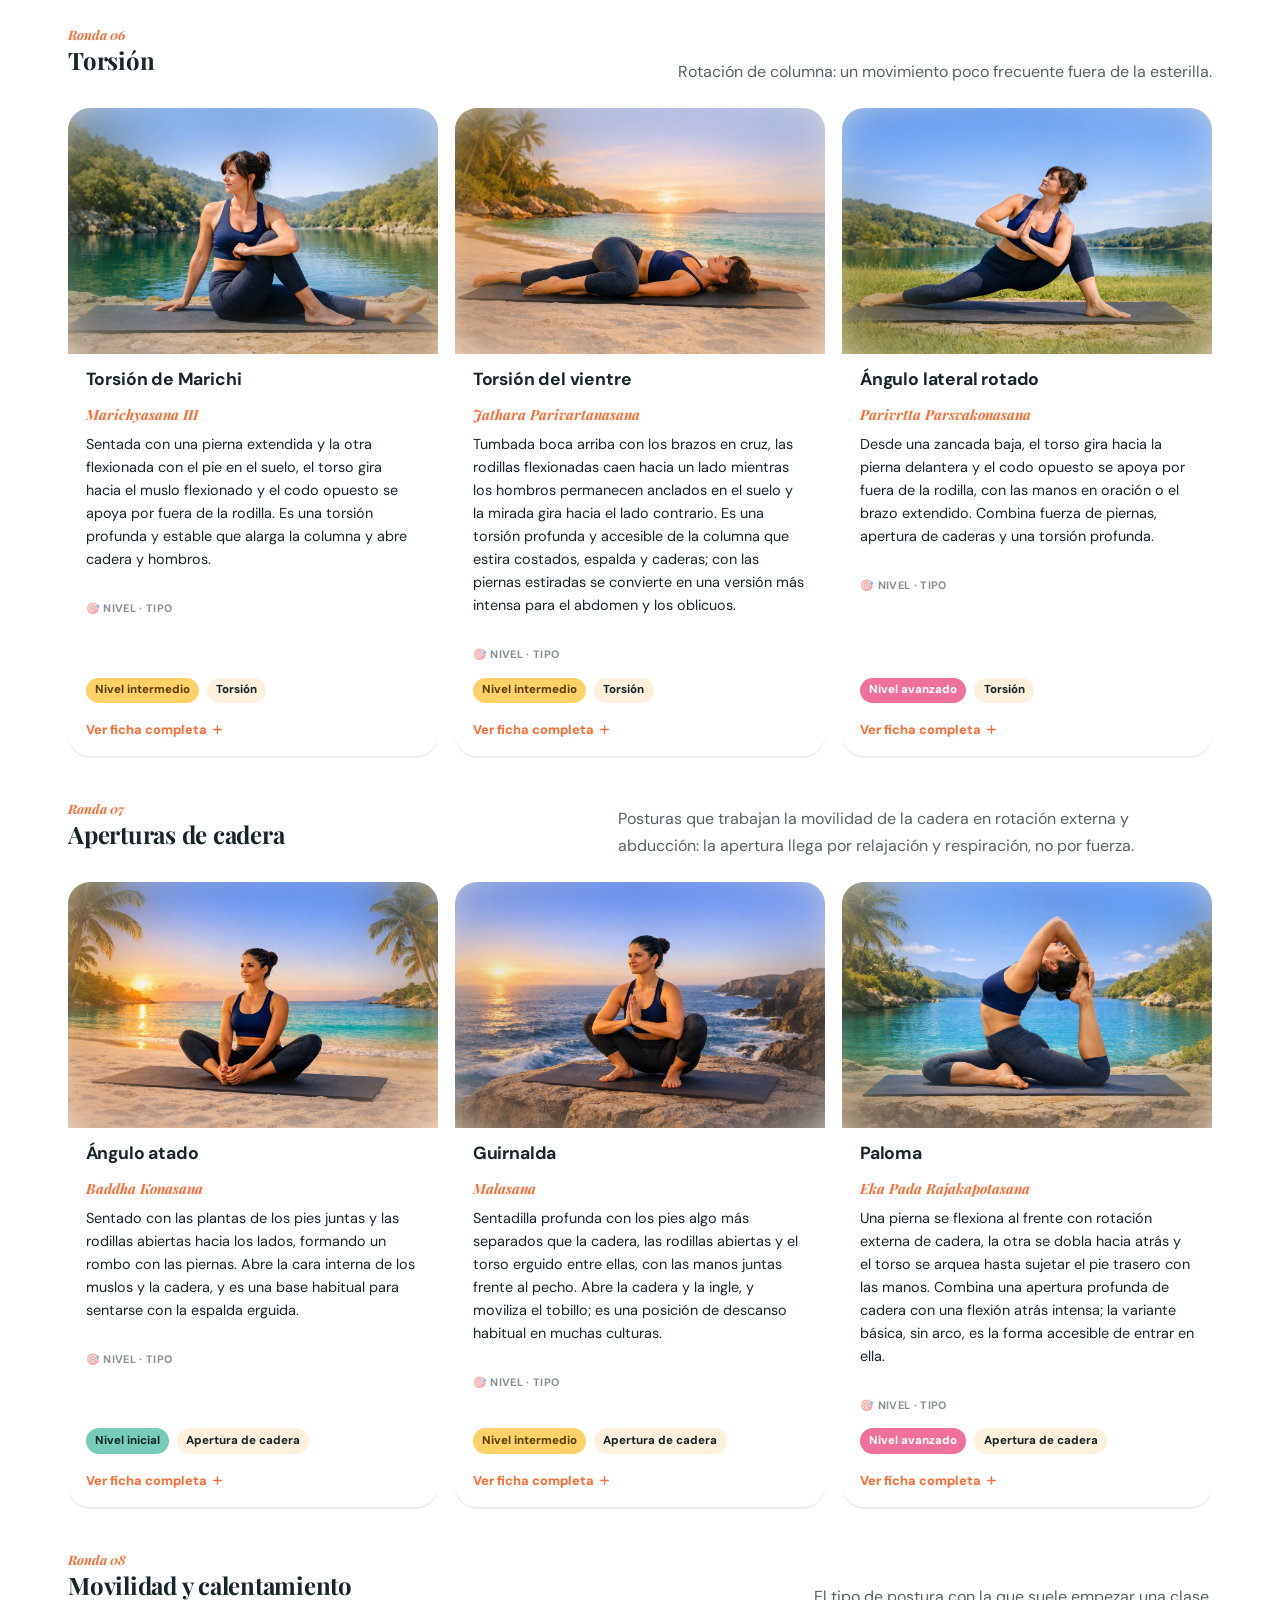
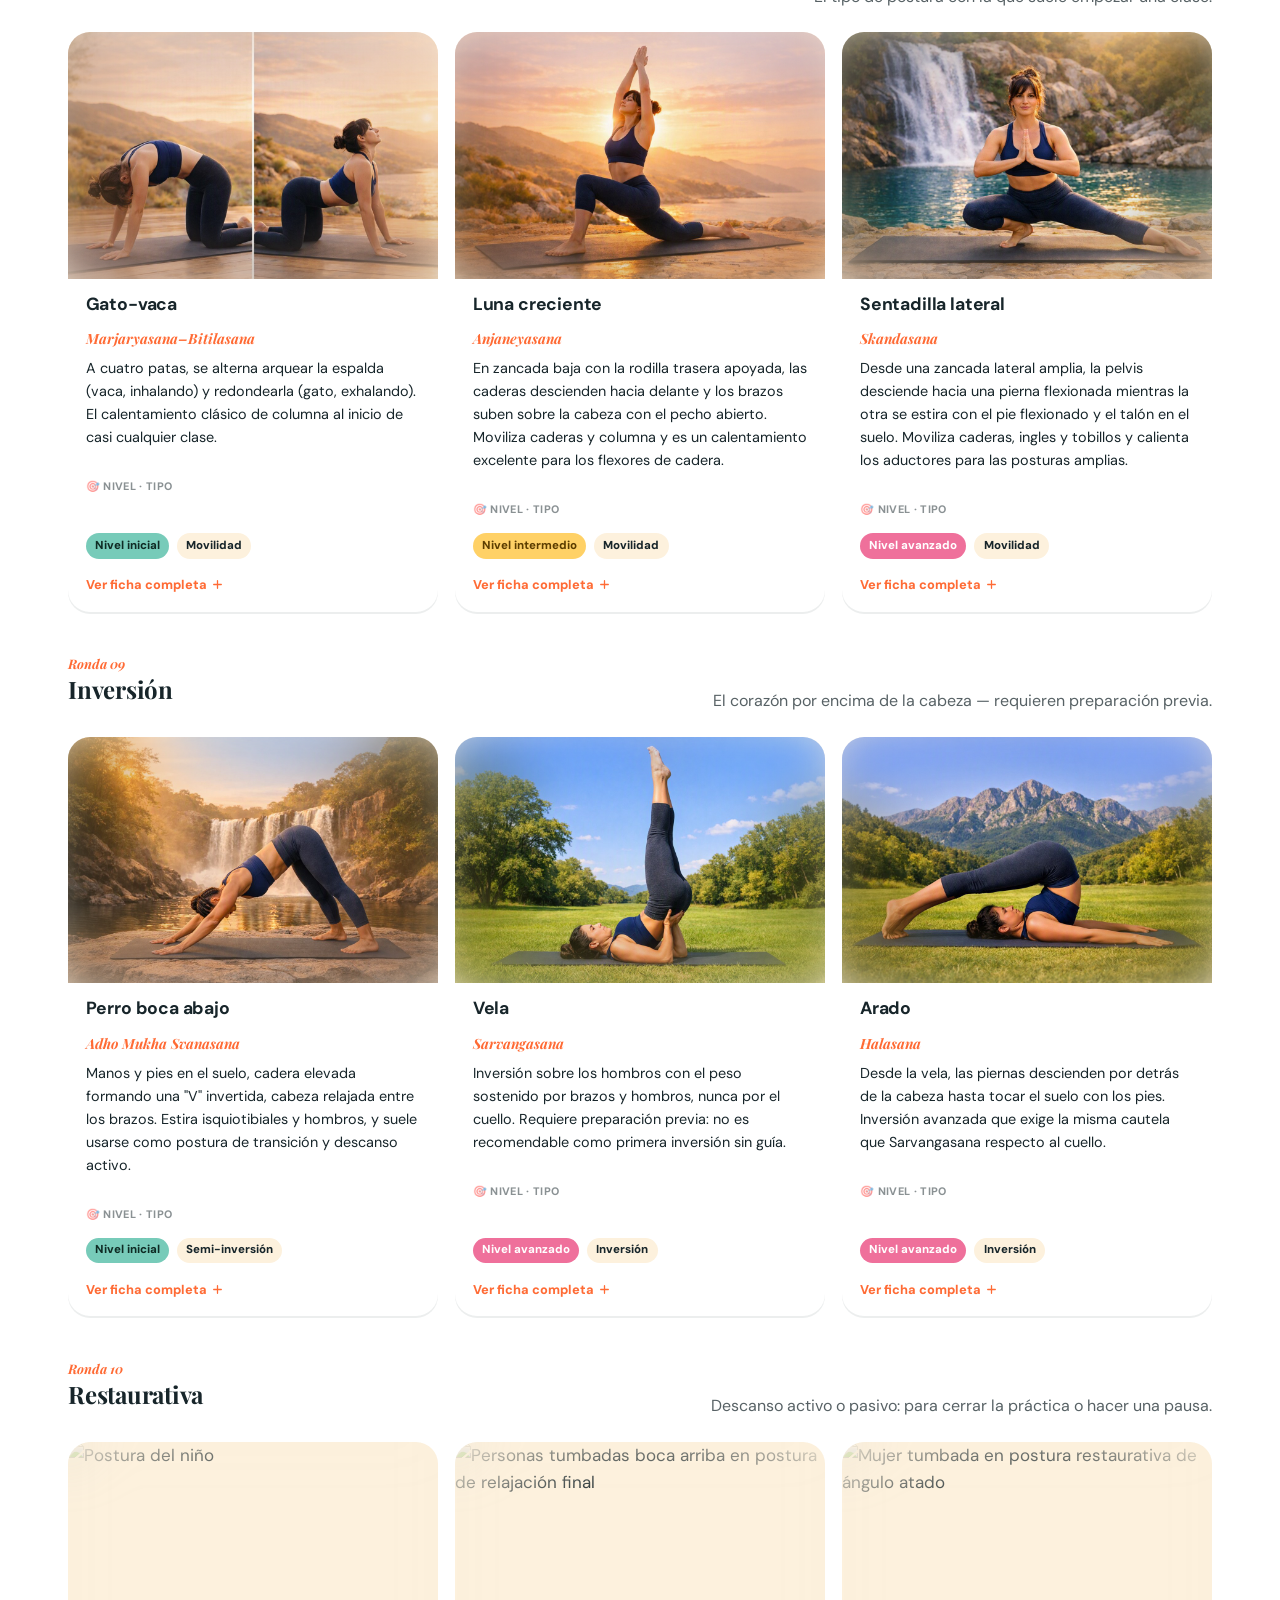
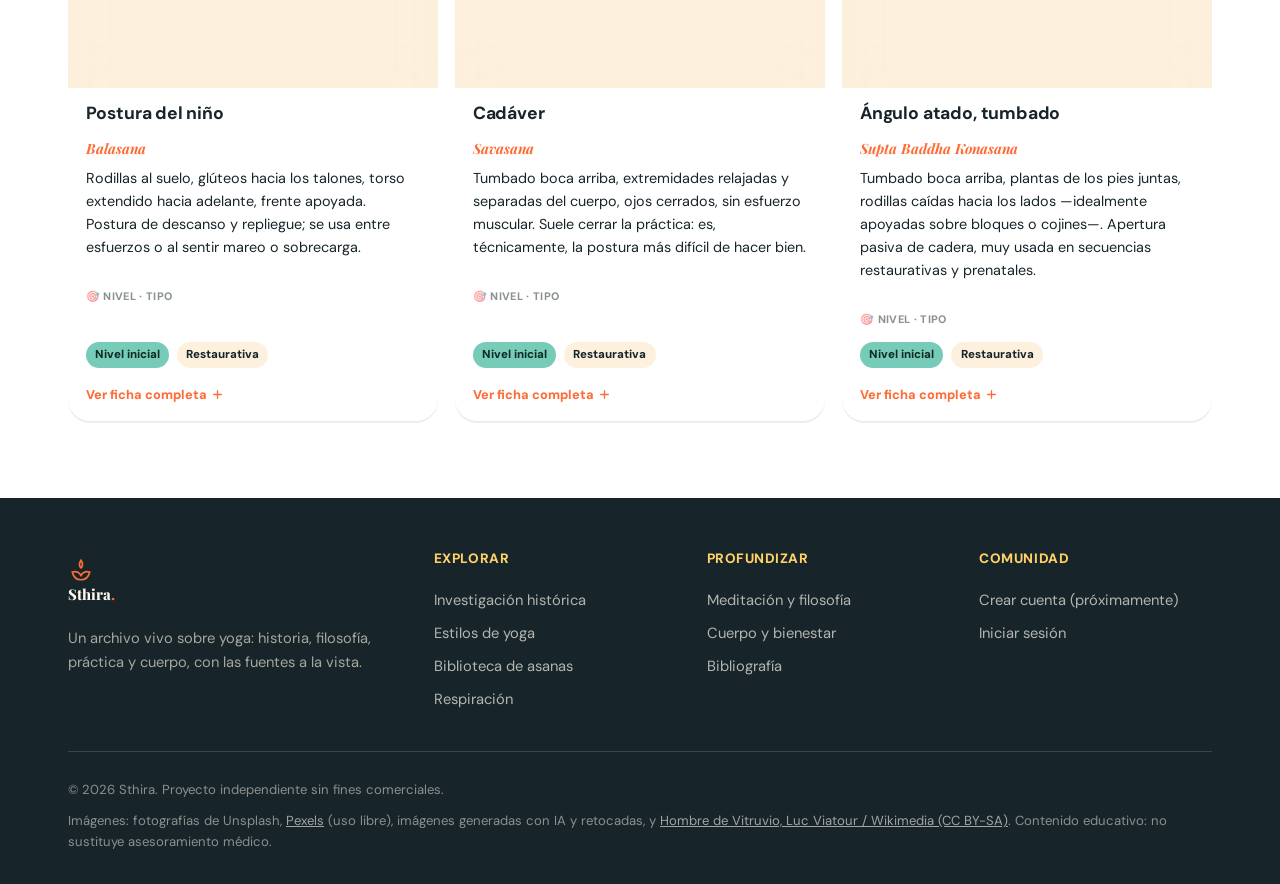
==== commit ee21d8b9: "Anade fotos de Dhanurasana, Urdhva Dhanurasana y Utthita Parsvakonasana - Ajusta el resumen de la To" ====
--- a/asanas.html
+++ b/asanas.html
@@ -18,7 +18,7 @@
 <meta name="twitter:title" content="Biblioteca de asanas — Sthira">
 <meta name="twitter:description" content="Catálogo filtrable de posturas de yoga: nombre sánscrito, familia, nivel, técnica y contraindicaciones.">
 <meta name="twitter:image" content="https://images.unsplash.com/photo-1484452330304-377cdeb05340?auto=format&fit=crop&w=1200&h=630&q=80">
-<link rel="stylesheet" href="css/styles.css?v=23">
+<link rel="stylesheet" href="css/styles.css?v=24">
 </head>
 <body>
 <div class="mesh-bg" aria-hidden="true">
@@ -333,7 +333,7 @@
         </div>
 
 <div class="pose-card" data-tags="pie">
-          <div class="pose-figure pose-placeholder" role="img" aria-label="Imagen de la postura en preparación"><svg class="pose-mark" viewBox="0 0 24 24" fill="none" stroke="currentColor" stroke-width="1.6" aria-hidden="true"><path d="M12 3c-2 3-2 5 0 7 2-2 2-4 0-7Z"/><path d="M4 14c3-1 6 0 8 3 2-3 5-4 8-3-1 4-4 7-8 7s-7-3-8-7Z"/></svg></div>
+          <div class="pose-figure pose-photo"><img class="pose-bg" src="images/UtthitaParsvakonasana.jpg" alt="" aria-hidden="true" loading="lazy"><img class="pose-fg" src="images/UtthitaParsvakonasana.jpg" alt="Mujer en la postura del ángulo lateral extendido junto a una cascada, con el brazo superior estirado sobre la cabeza" loading="lazy"></div>
           <div class="pose-body">
             <h4>Ángulo lateral extendido</h4>
             <span class="pose-sanskrit">Utthita Parsvakonasana</span>
@@ -779,7 +779,7 @@
         </div>
 
 <div class="pose-card" data-tags="atras">
-          <div class="pose-figure pose-placeholder" role="img" aria-label="Imagen de la postura en preparación"><svg class="pose-mark" viewBox="0 0 24 24" fill="none" stroke="currentColor" stroke-width="1.6" aria-hidden="true"><path d="M12 3c-2 3-2 5 0 7 2-2 2-4 0-7Z"/><path d="M4 14c3-1 6 0 8 3 2-3 5-4 8-3-1 4-4 7-8 7s-7-3-8-7Z"/></svg></div>
+          <div class="pose-figure pose-photo"><img class="pose-bg" src="images/Dhanurasana.jpg" alt="" aria-hidden="true" loading="lazy"><img class="pose-fg" src="images/Dhanurasana.jpg" alt="Mujer boca abajo en la postura del arco, sujetando los tobillos con las manos, sobre una roca al atardecer" loading="lazy"></div>
           <div class="pose-body">
             <h4>Arco</h4>
             <span class="pose-sanskrit">Dhanurasana</span>
@@ -816,7 +816,7 @@
         </div>
 
 <div class="pose-card" data-tags="atras">
-          <div class="pose-figure pose-placeholder" role="img" aria-label="Imagen de la postura en preparación"><svg class="pose-mark" viewBox="0 0 24 24" fill="none" stroke="currentColor" stroke-width="1.6" aria-hidden="true"><path d="M12 3c-2 3-2 5 0 7 2-2 2-4 0-7Z"/><path d="M4 14c3-1 6 0 8 3 2-3 5-4 8-3-1 4-4 7-8 7s-7-3-8-7Z"/></svg></div>
+          <div class="pose-figure pose-photo"><img class="pose-bg" src="images/UrdhvaDhanurasana.jpg" alt="" aria-hidden="true" loading="lazy"><img class="pose-fg" src="images/UrdhvaDhanurasana.jpg" alt="Mujer en la postura de la rueda, con el cuerpo arqueado sobre manos y pies, en una playa de aguas turquesa" loading="lazy"></div>
           <div class="pose-body">
             <h4>Rueda</h4>
             <span class="pose-sanskrit">Urdhva Dhanurasana</span>
@@ -1031,7 +1031,7 @@
           <div class="pose-body">
             <h4>Torsión del vientre</h4>
             <span class="pose-sanskrit">Jathara Parivartanasana</span>
-            <p>Tumbada boca arriba con los brazos en cruz, las piernas se elevan juntas y bajan hacia un lado mientras los hombros permanecen anclados en el suelo. Combina una torsión profunda de la columna con un trabajo intenso de abdomen y oblicuos, y estira costados, espalda y caderas.</p>
+            <p>Tumbada boca arriba con los brazos en cruz, las rodillas flexionadas caen hacia un lado mientras los hombros permanecen anclados en el suelo y la mirada gira hacia el lado contrario. Es una torsión profunda y accesible de la columna que estira costados, espalda y caderas; con las piernas estiradas se convierte en una versión más intensa para el abdomen y los oblicuos.</p>
             <span class="meta-label">🎯 Nivel · Tipo</span>
             <div class="pose-meta">
               <span class="chip level-2">Nivel intermedio</span>
@@ -1639,6 +1639,6 @@
 </footer>
 
 <script src="js/posephotos.js"></script>
-<script src="js/main.js?v=23"></script>
+<script src="js/main.js?v=24"></script>
 </body>
 </html>
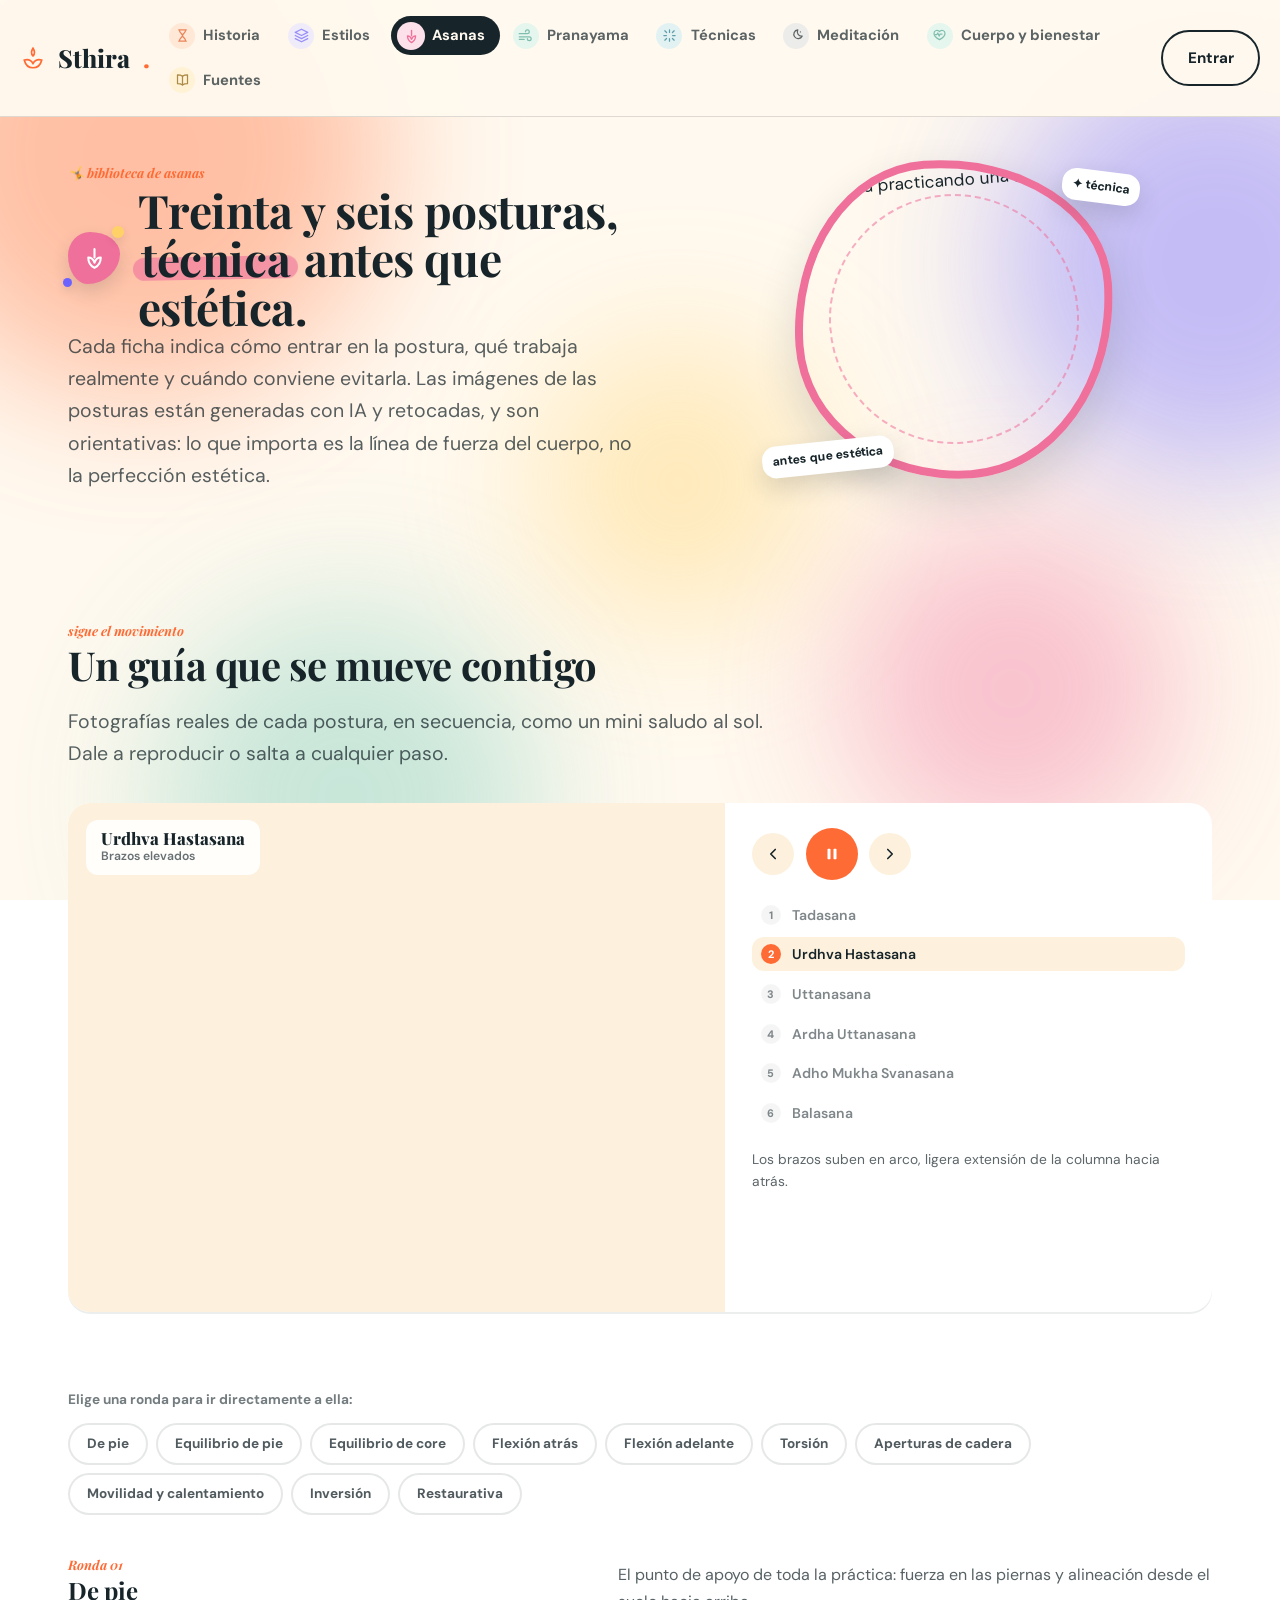
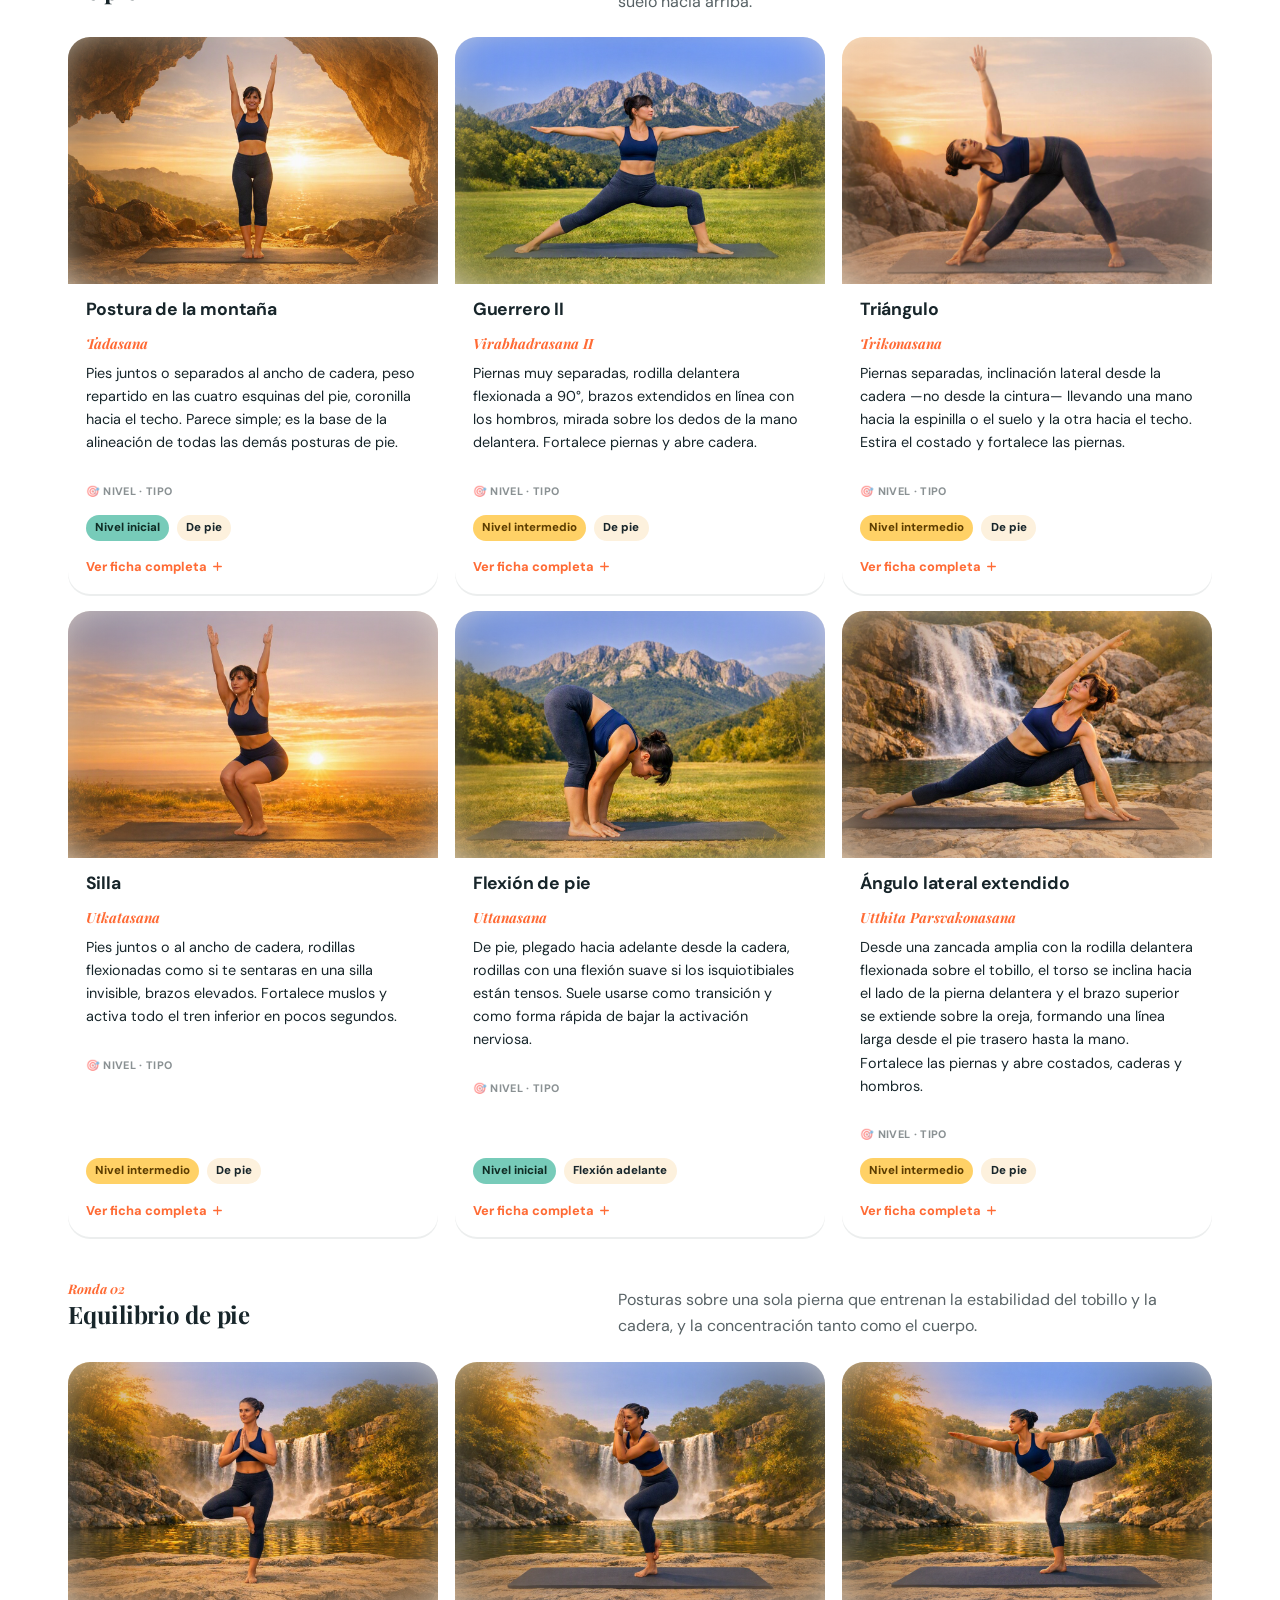
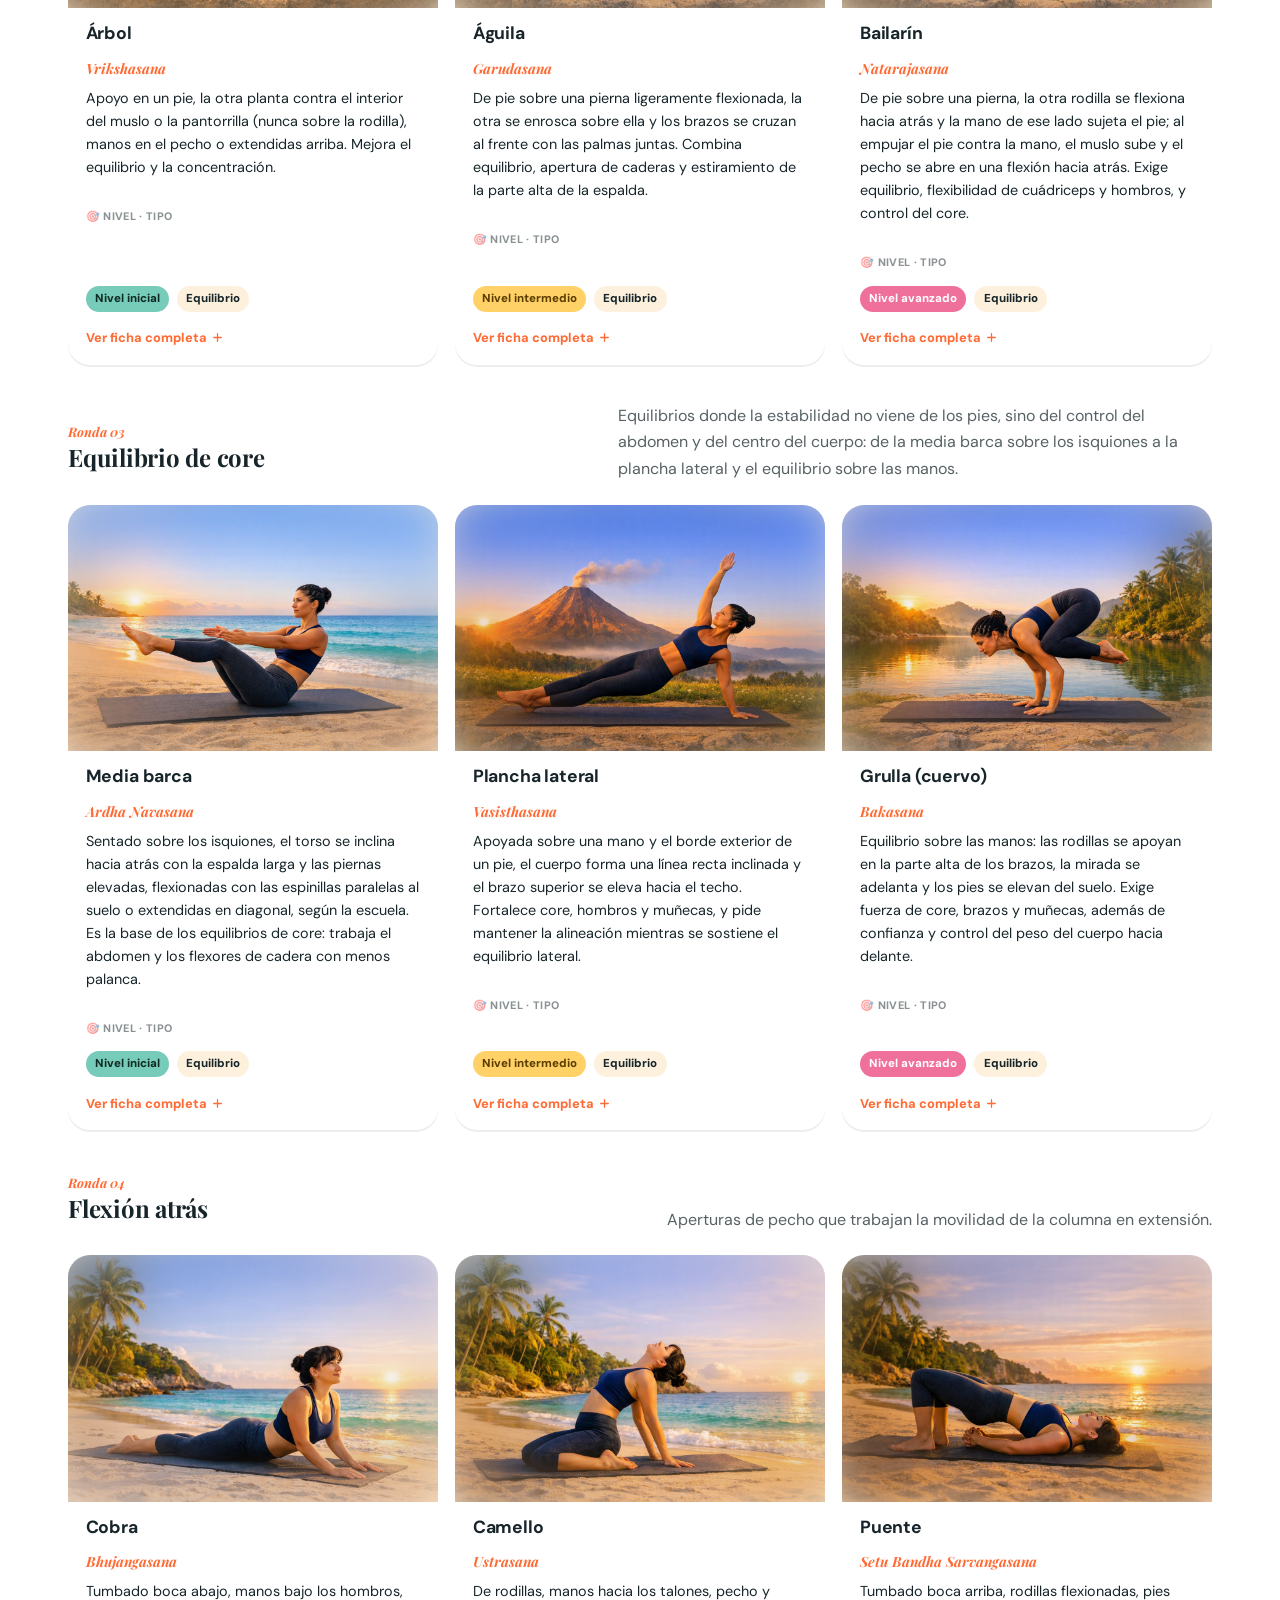
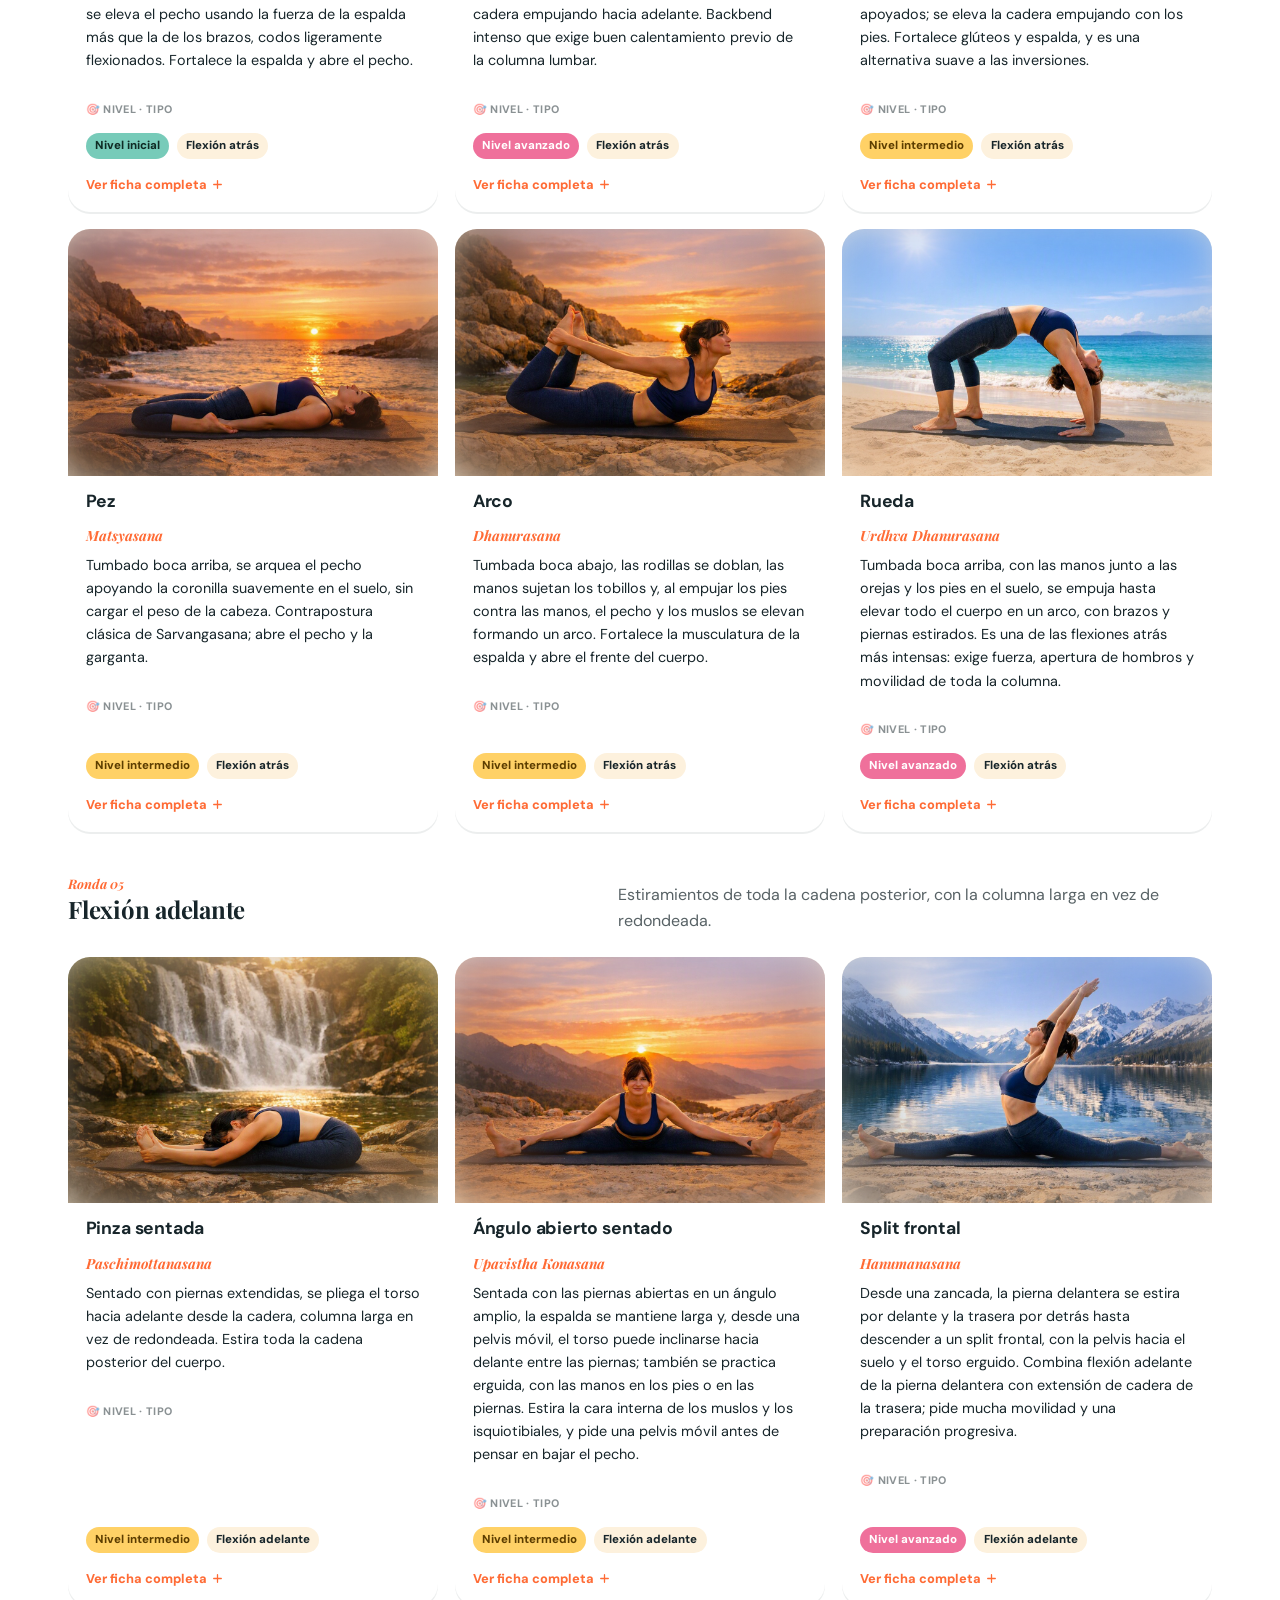
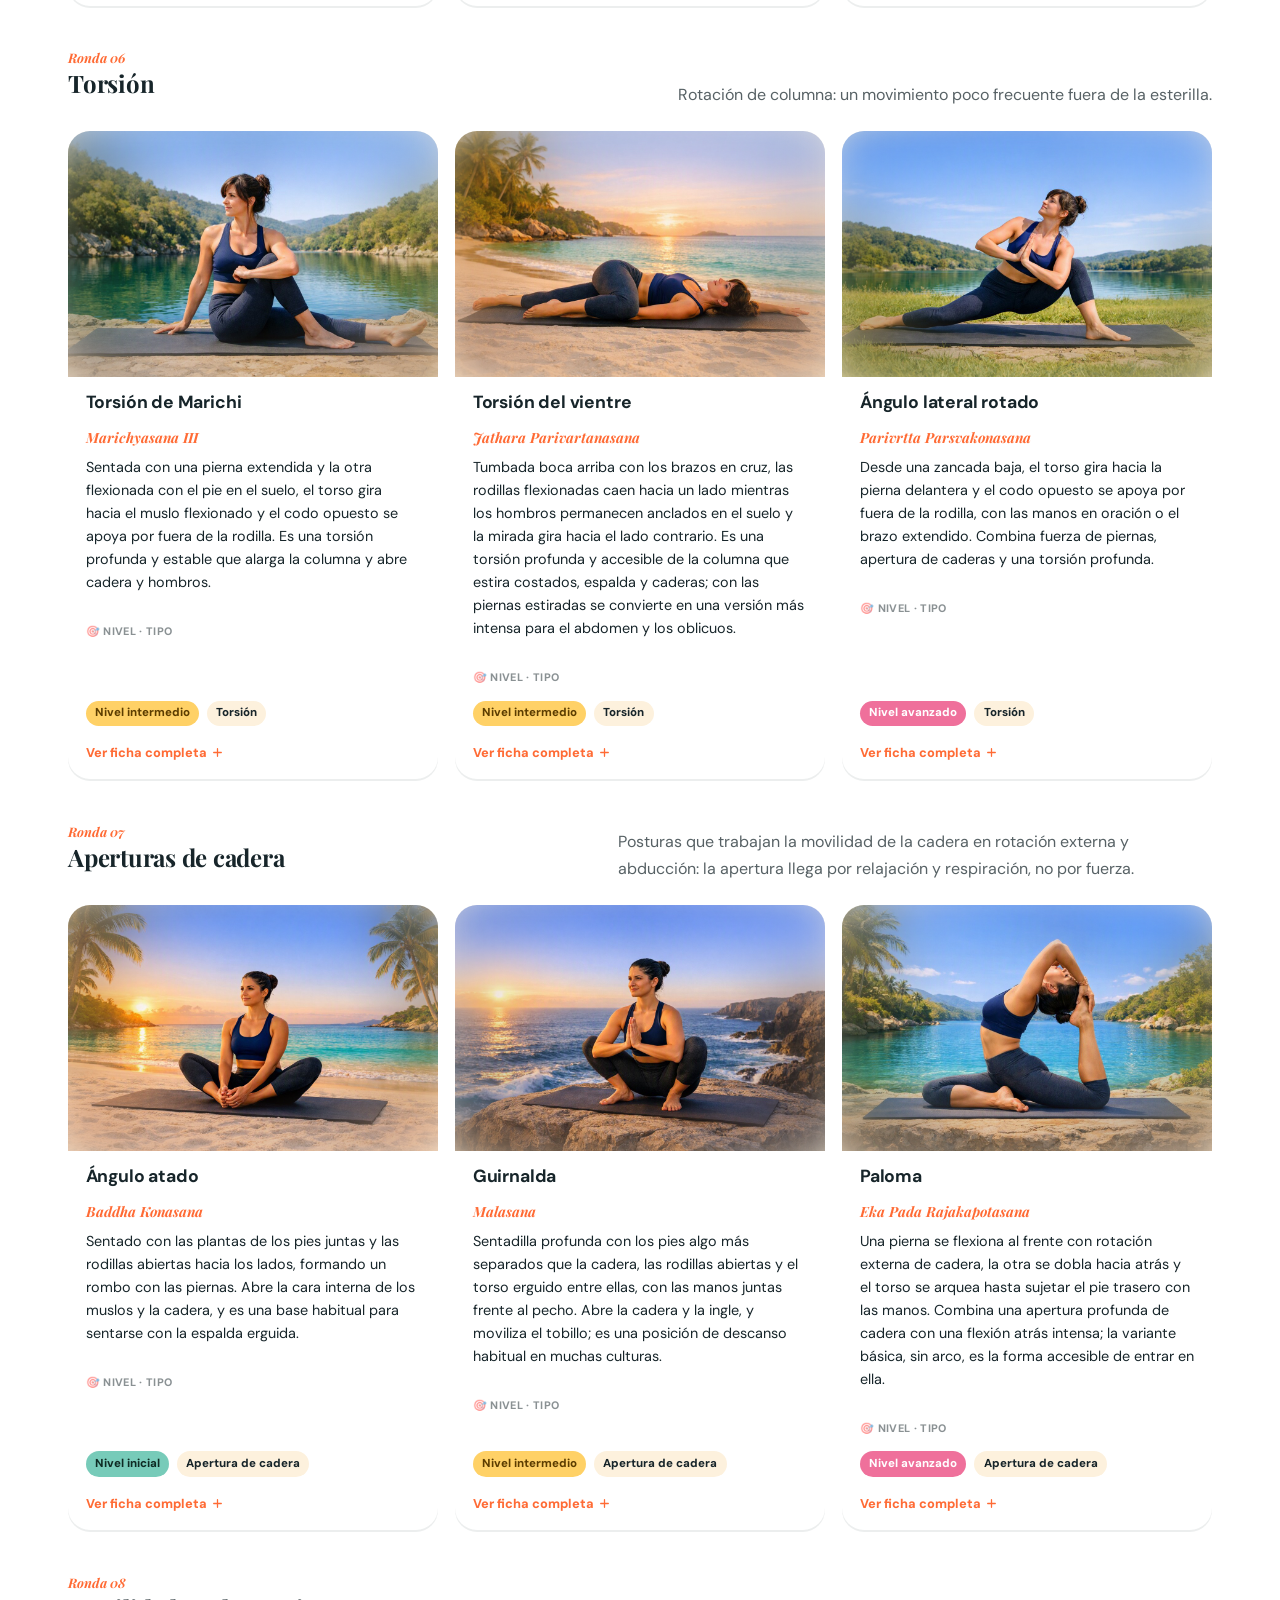
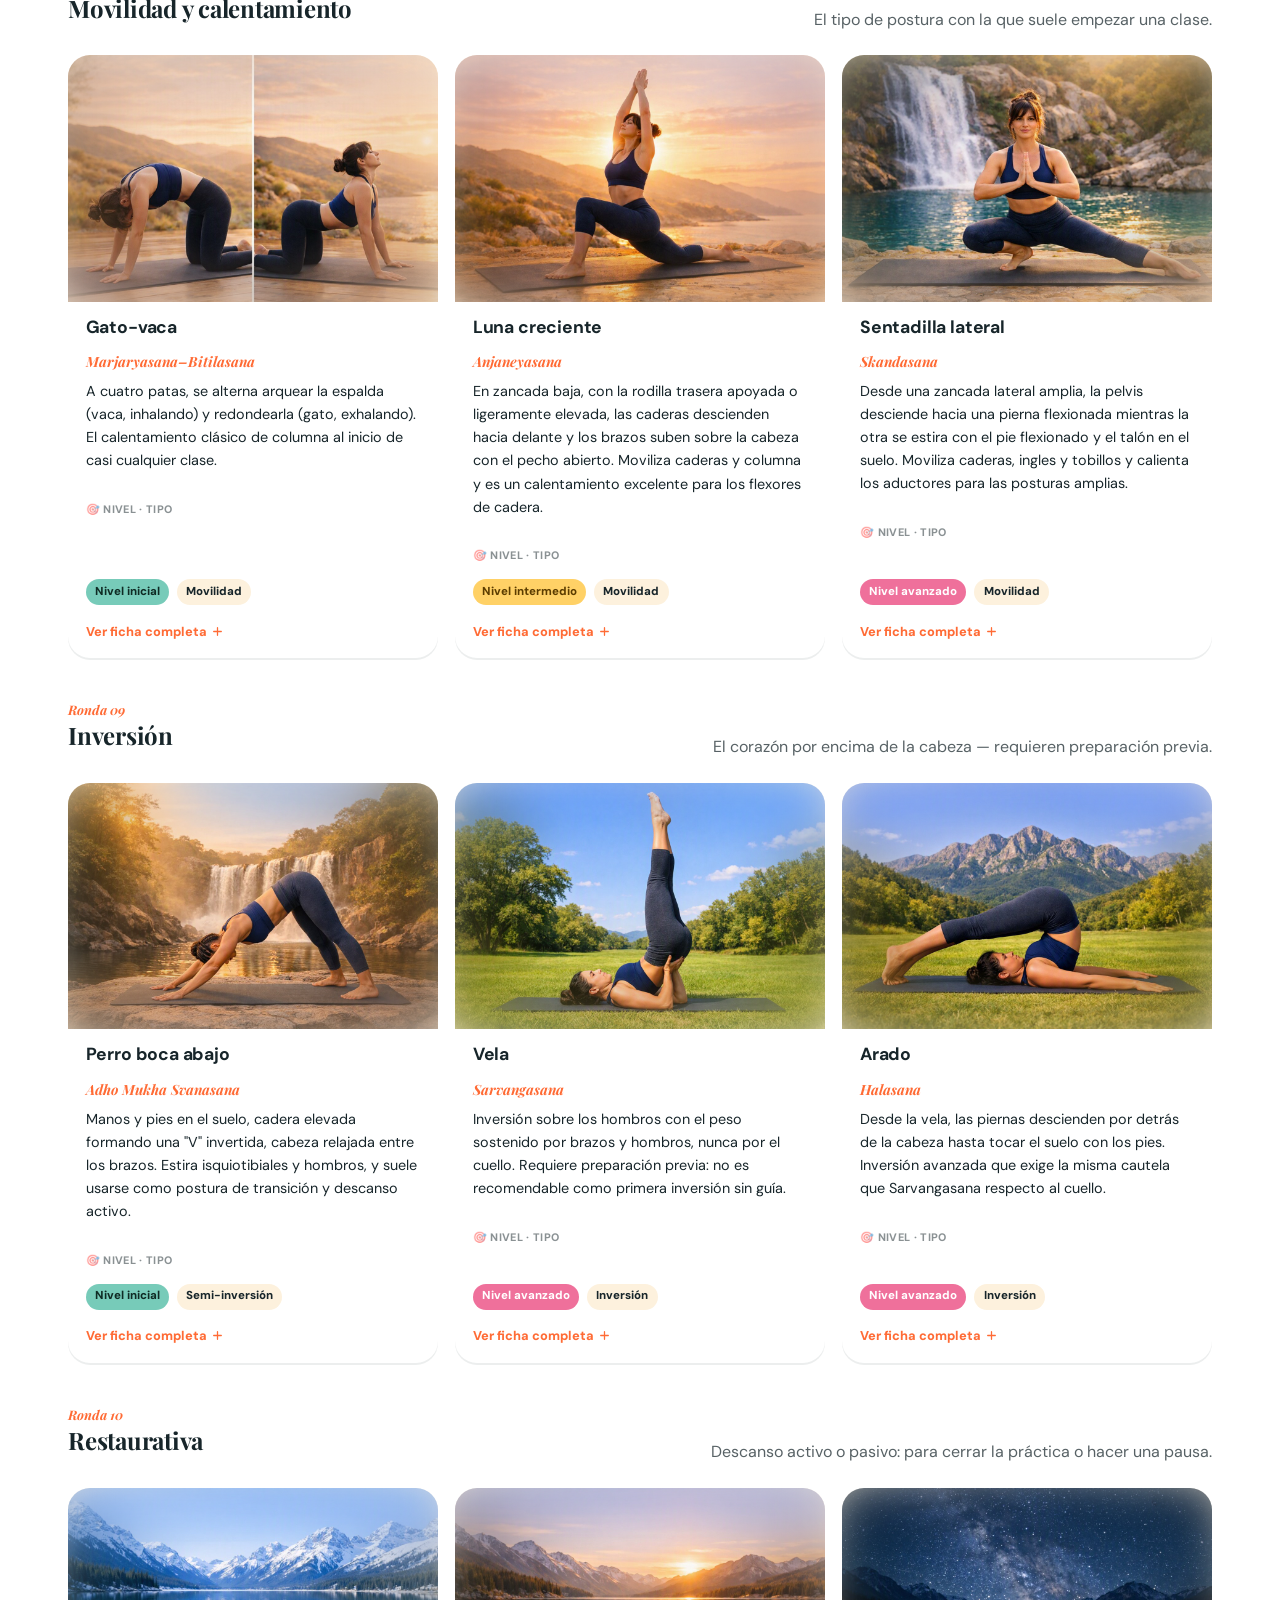
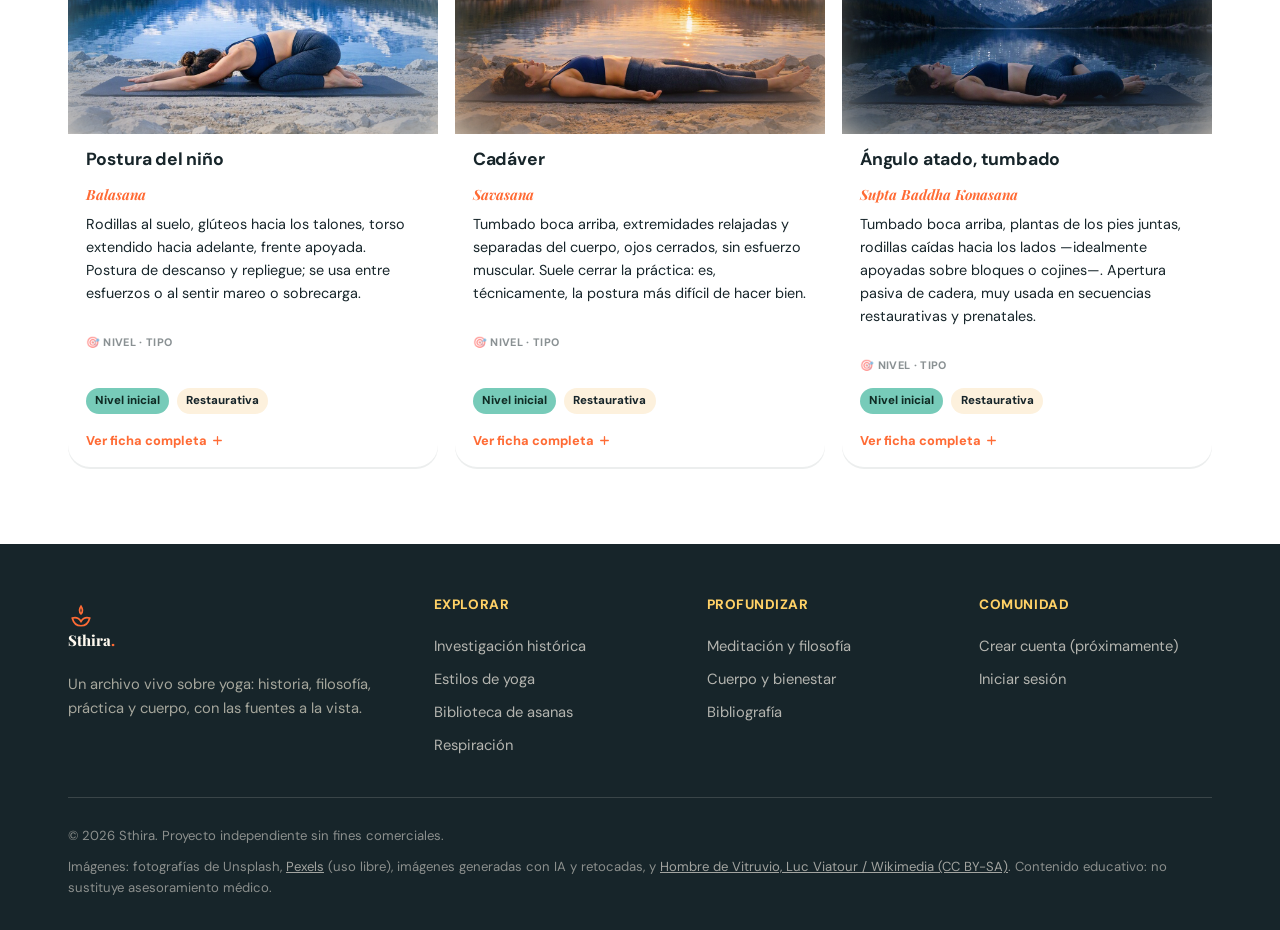
==== commit 67edb5c4: "Completa la biblioteca con fotos propias en las 36 posturas - Fotos de Upavistha Konasana, Hanumanas" ====
--- a/asanas.html
+++ b/asanas.html
@@ -18,7 +18,7 @@
 <meta name="twitter:title" content="Biblioteca de asanas — Sthira">
 <meta name="twitter:description" content="Catálogo filtrable de posturas de yoga: nombre sánscrito, familia, nivel, técnica y contraindicaciones.">
 <meta name="twitter:image" content="https://images.unsplash.com/photo-1484452330304-377cdeb05340?auto=format&fit=crop&w=1200&h=630&q=80">
-<link rel="stylesheet" href="css/styles.css?v=24">
+<link rel="stylesheet" href="css/styles.css?v=25">
 </head>
 <body>
 <div class="mesh-bg" aria-hidden="true">
@@ -66,7 +66,7 @@
         </div>
         <h1>Treinta y seis posturas, <span class="marker" style="--mk:var(--pink)">técnica</span> antes que estética.</h1>
       </div>
-      <p class="lede">Cada ficha indica cómo entrar en la postura, qué trabaja realmente y cuándo conviene evitarla. Las imágenes son orientativas y combinan fotografías de archivo con imágenes generadas con IA y retocadas: lo que importa es la línea de fuerza del cuerpo, no la perfección estética.</p>
+      <p class="lede">Cada ficha indica cómo entrar en la postura, qué trabaja realmente y cuándo conviene evitarla. Las imágenes de las posturas están generadas con IA y retocadas, y son orientativas: lo que importa es la línea de fuerza del cuerpo, no la perfección estética.</p>
       </div>
       <div class="blob-wrap">
         <div class="blob-card blob-pink">
@@ -903,11 +903,11 @@
         </div>
 
 <div class="pose-card" data-tags="sentada adelante">
-          <div class="pose-figure pose-placeholder" role="img" aria-label="Imagen de la postura en preparación"><svg class="pose-mark" viewBox="0 0 24 24" fill="none" stroke="currentColor" stroke-width="1.6" aria-hidden="true"><path d="M12 3c-2 3-2 5 0 7 2-2 2-4 0-7Z"/><path d="M4 14c3-1 6 0 8 3 2-3 5-4 8-3-1 4-4 7-8 7s-7-3-8-7Z"/></svg></div>
+          <div class="pose-figure pose-photo"><img class="pose-bg" src="images/UpavisthaKonasana.jpg" alt="" aria-hidden="true" loading="lazy"><img class="pose-fg" src="images/UpavisthaKonasana.jpg" alt="Mujer sentada con las piernas muy abiertas y las manos en los pies, con la espalda erguida, frente a un atardecer entre montañas" loading="lazy"></div>
           <div class="pose-body">
             <h4>Ángulo abierto sentado</h4>
             <span class="pose-sanskrit">Upavistha Konasana</span>
-            <p>Sentada con las piernas abiertas en un ángulo amplio, la pelvis se inclina hacia delante y el torso baja con la espalda larga entre las piernas. Estira la cara interna de los muslos y los isquiotibiales, y pide una pelvis móvil antes de pensar en bajar el pecho.</p>
+            <p>Sentada con las piernas abiertas en un ángulo amplio, la espalda se mantiene larga y, desde una pelvis móvil, el torso puede inclinarse hacia delante entre las piernas; también se practica erguida, con las manos en los pies o en las piernas. Estira la cara interna de los muslos y los isquiotibiales, y pide una pelvis móvil antes de pensar en bajar el pecho.</p>
             <span class="meta-label">🎯 Nivel · Tipo</span>
             <div class="pose-meta">
               <span class="chip level-2">Nivel intermedio</span>
@@ -940,7 +940,7 @@
         </div>
 
 <div class="pose-card" data-tags="adelante">
-          <div class="pose-figure pose-placeholder" role="img" aria-label="Imagen de la postura en preparación"><svg class="pose-mark" viewBox="0 0 24 24" fill="none" stroke="currentColor" stroke-width="1.6" aria-hidden="true"><path d="M12 3c-2 3-2 5 0 7 2-2 2-4 0-7Z"/><path d="M4 14c3-1 6 0 8 3 2-3 5-4 8-3-1 4-4 7-8 7s-7-3-8-7Z"/></svg></div>
+          <div class="pose-figure pose-photo"><img class="pose-bg" src="images/Hanumanasana.jpg" alt="" aria-hidden="true" loading="lazy"><img class="pose-fg" src="images/Hanumanasana.jpg" alt="Mujer en el split frontal con los brazos elevados sobre la cabeza, junto a un lago de montaña con picos nevados" loading="lazy"></div>
           <div class="pose-body">
             <h4>Split frontal</h4>
             <span class="pose-sanskrit">Hanumanasana</span>
@@ -1279,7 +1279,7 @@
           <div class="pose-body">
             <h4>Luna creciente</h4>
             <span class="pose-sanskrit">Anjaneyasana</span>
-            <p>En zancada baja con la rodilla trasera apoyada, las caderas descienden hacia delante y los brazos suben sobre la cabeza con el pecho abierto. Moviliza caderas y columna y es un calentamiento excelente para los flexores de cadera.</p>
+            <p>En zancada baja, con la rodilla trasera apoyada o ligeramente elevada, las caderas descienden hacia delante y los brazos suben sobre la cabeza con el pecho abierto. Moviliza caderas y columna y es un calentamiento excelente para los flexores de cadera.</p>
             <span class="meta-label">🎯 Nivel · Tipo</span>
             <div class="pose-meta">
               <span class="chip level-2">Nivel intermedio</span>
@@ -1486,7 +1486,7 @@
         <div class="grid grid-3">
 
 <div class="pose-card" data-tags="sentada restaurativa adelante">
-          <div class="pose-figure pose-photo"><img class="pose-bg" src="https://images.unsplash.com/photo-1506126613408-eca07ce68773?auto=format&fit=crop&w=600&q=80" alt="" aria-hidden="true" loading="lazy"><img class="pose-fg" src="https://images.unsplash.com/photo-1506126613408-eca07ce68773?auto=format&fit=crop&w=600&q=80" alt="Postura del niño" loading="lazy"></div>
+          <div class="pose-figure pose-photo"><img class="pose-bg" src="images/Balasana.jpg" alt="" aria-hidden="true" loading="lazy"><img class="pose-fg" src="images/Balasana.jpg" alt="Mujer en la postura del niño con los brazos extendidos al frente, junto a un lago de montaña con picos nevados" loading="lazy"></div>
           <div class="pose-body">
             <h4>Postura del niño</h4>
             <span class="pose-sanskrit">Balasana</span>
@@ -1523,7 +1523,7 @@
         </div>
 
 <div class="pose-card" data-tags="restaurativa">
-          <div class="pose-figure pose-photo"><img class="pose-bg" src="https://images.pexels.com/photos/8436496/pexels-photo-8436496.jpeg?auto=compress&cs=tinysrgb&w=600" alt="" aria-hidden="true" loading="lazy"><img class="pose-fg" src="https://images.pexels.com/photos/8436496/pexels-photo-8436496.jpeg?auto=compress&cs=tinysrgb&w=600" alt="Personas tumbadas boca arriba en postura de relajación final" loading="lazy"></div>
+          <div class="pose-figure pose-photo"><img class="pose-bg" src="images/Savasana.jpg" alt="" aria-hidden="true" loading="lazy"><img class="pose-fg" src="images/Savasana.jpg" alt="Mujer tumbada boca arriba en relajación, con las piernas y los brazos sueltos, junto a un lago al atardecer" loading="lazy"></div>
           <div class="pose-body">
             <h4>Cadáver</h4>
             <span class="pose-sanskrit">Savasana</span>
@@ -1560,7 +1560,7 @@
         </div>
 
 <div class="pose-card" data-tags="restaurativa">
-          <div class="pose-figure pose-photo"><img class="pose-bg" src="https://images.pexels.com/photos/9338691/pexels-photo-9338691.jpeg?auto=compress&cs=tinysrgb&w=600" alt="" aria-hidden="true" loading="lazy"><img class="pose-fg" src="https://images.pexels.com/photos/9338691/pexels-photo-9338691.jpeg?auto=compress&cs=tinysrgb&w=600" alt="Mujer tumbada en postura restaurativa de ángulo atado" loading="lazy"></div>
+          <div class="pose-figure pose-photo"><img class="pose-bg" src="images/SuptaBaddhaKonasana.jpg" alt="" aria-hidden="true" loading="lazy"><img class="pose-fg" src="images/SuptaBaddhaKonasana.jpg" alt="Mujer tumbada boca arriba junto a un lago bajo un cielo estrellado, con las rodillas flexionadas caídas hacia un lado" loading="lazy"></div>
           <div class="pose-body">
             <h4>Ángulo atado, tumbado</h4>
             <span class="pose-sanskrit">Supta Baddha Konasana</span>
@@ -1639,6 +1639,6 @@
 </footer>
 
 <script src="js/posephotos.js"></script>
-<script src="js/main.js?v=24"></script>
+<script src="js/main.js?v=25"></script>
 </body>
 </html>
